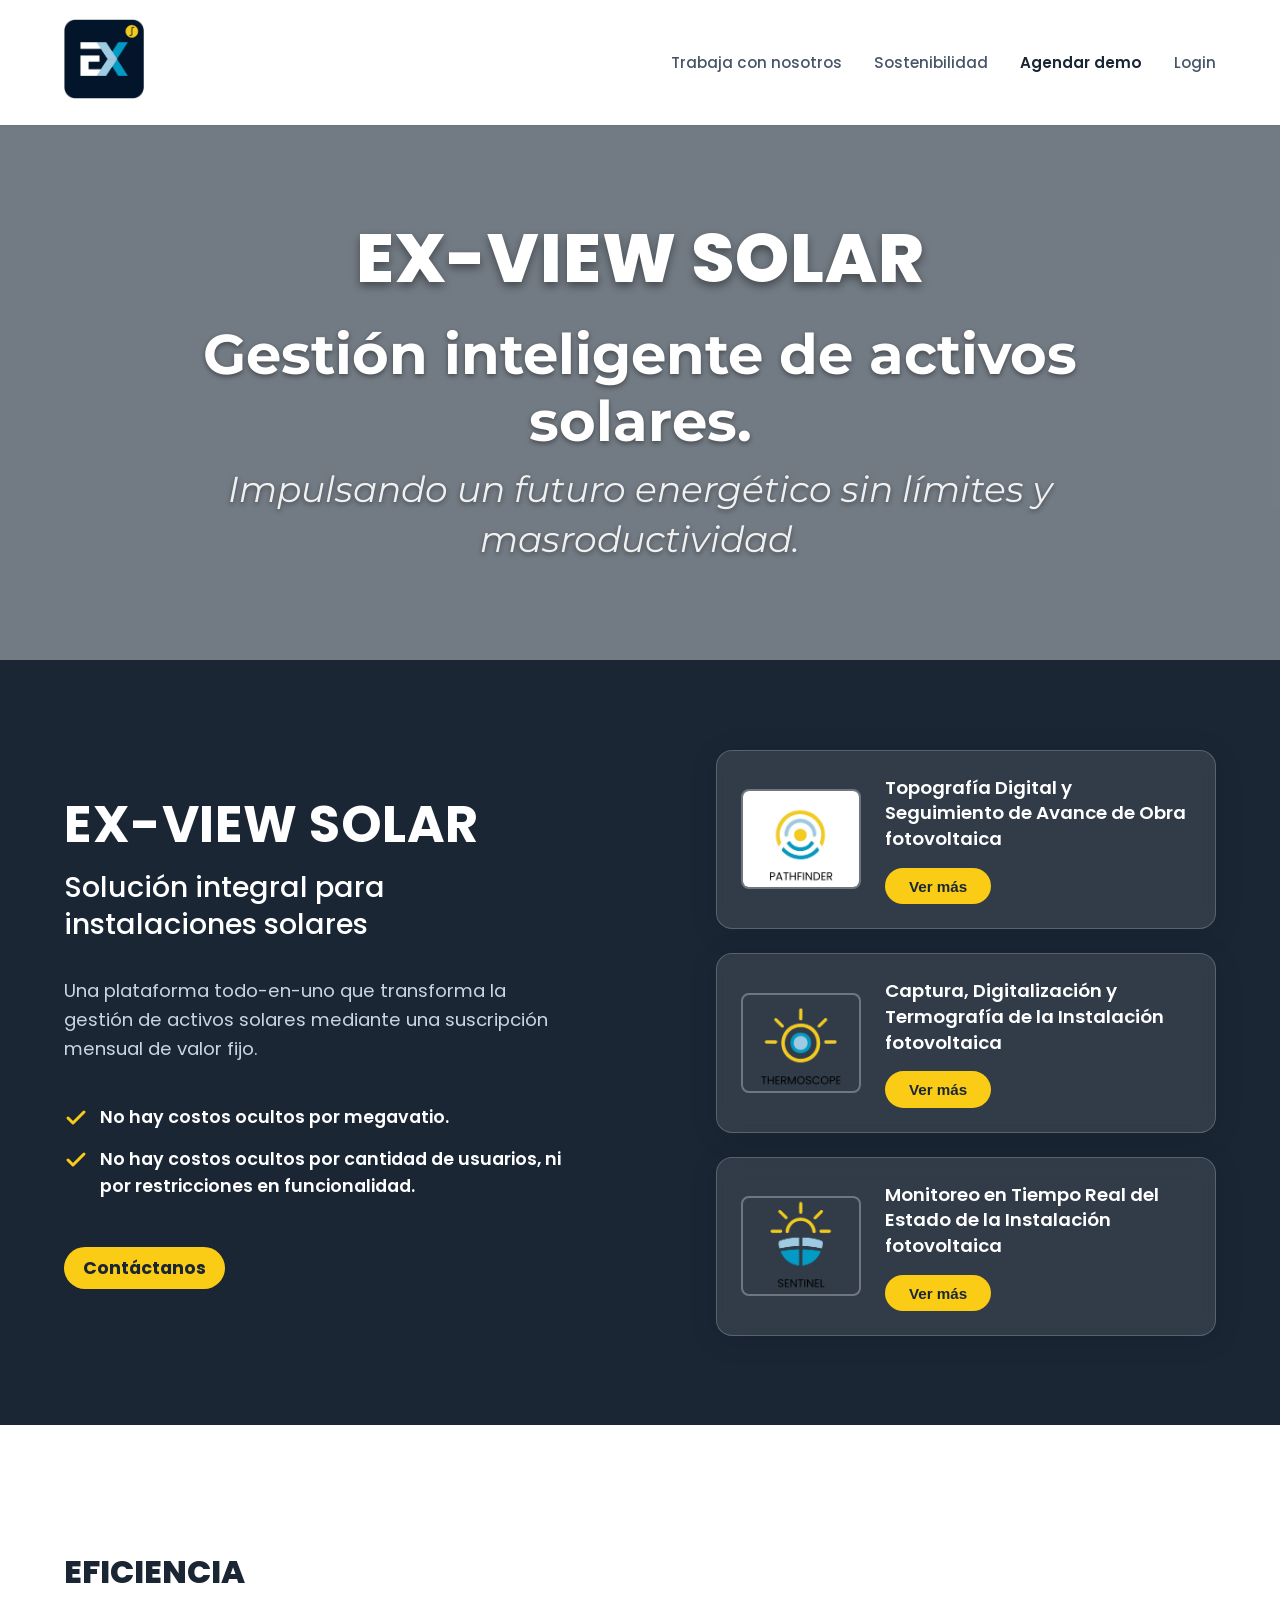
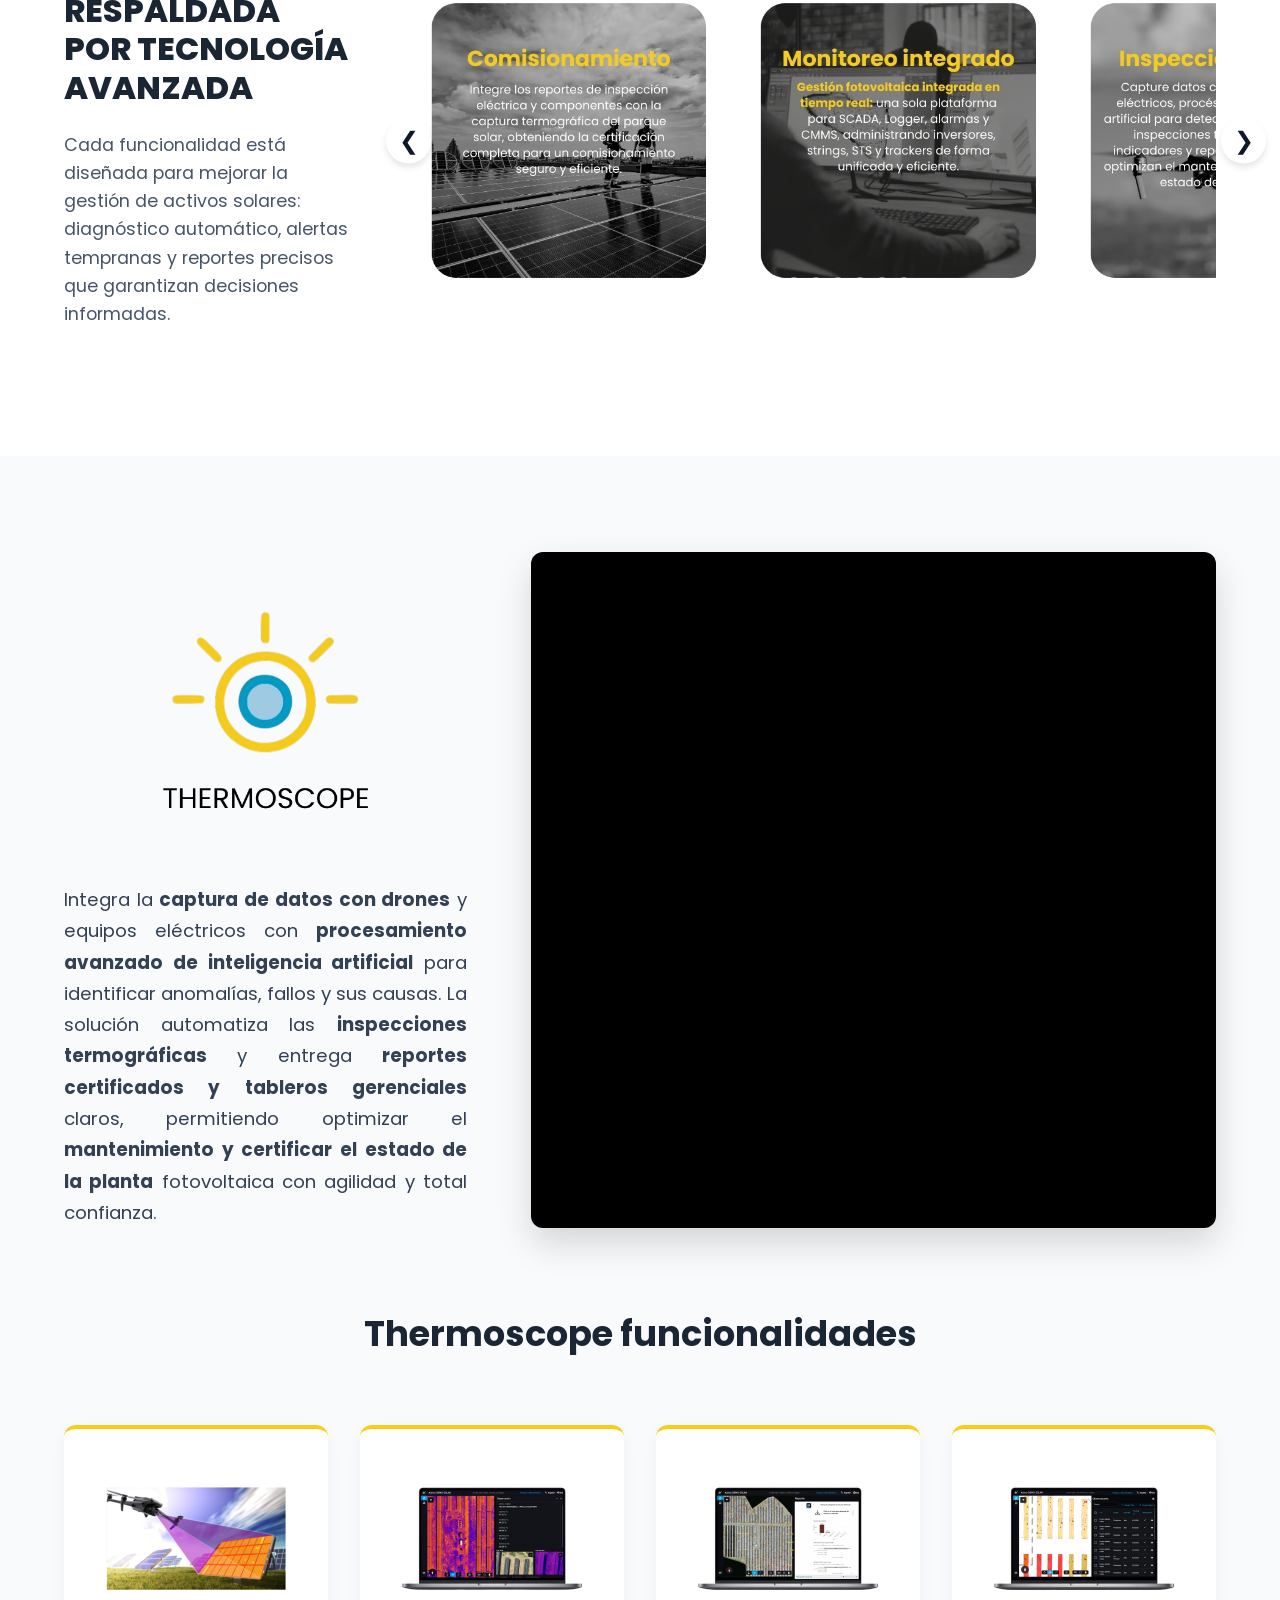
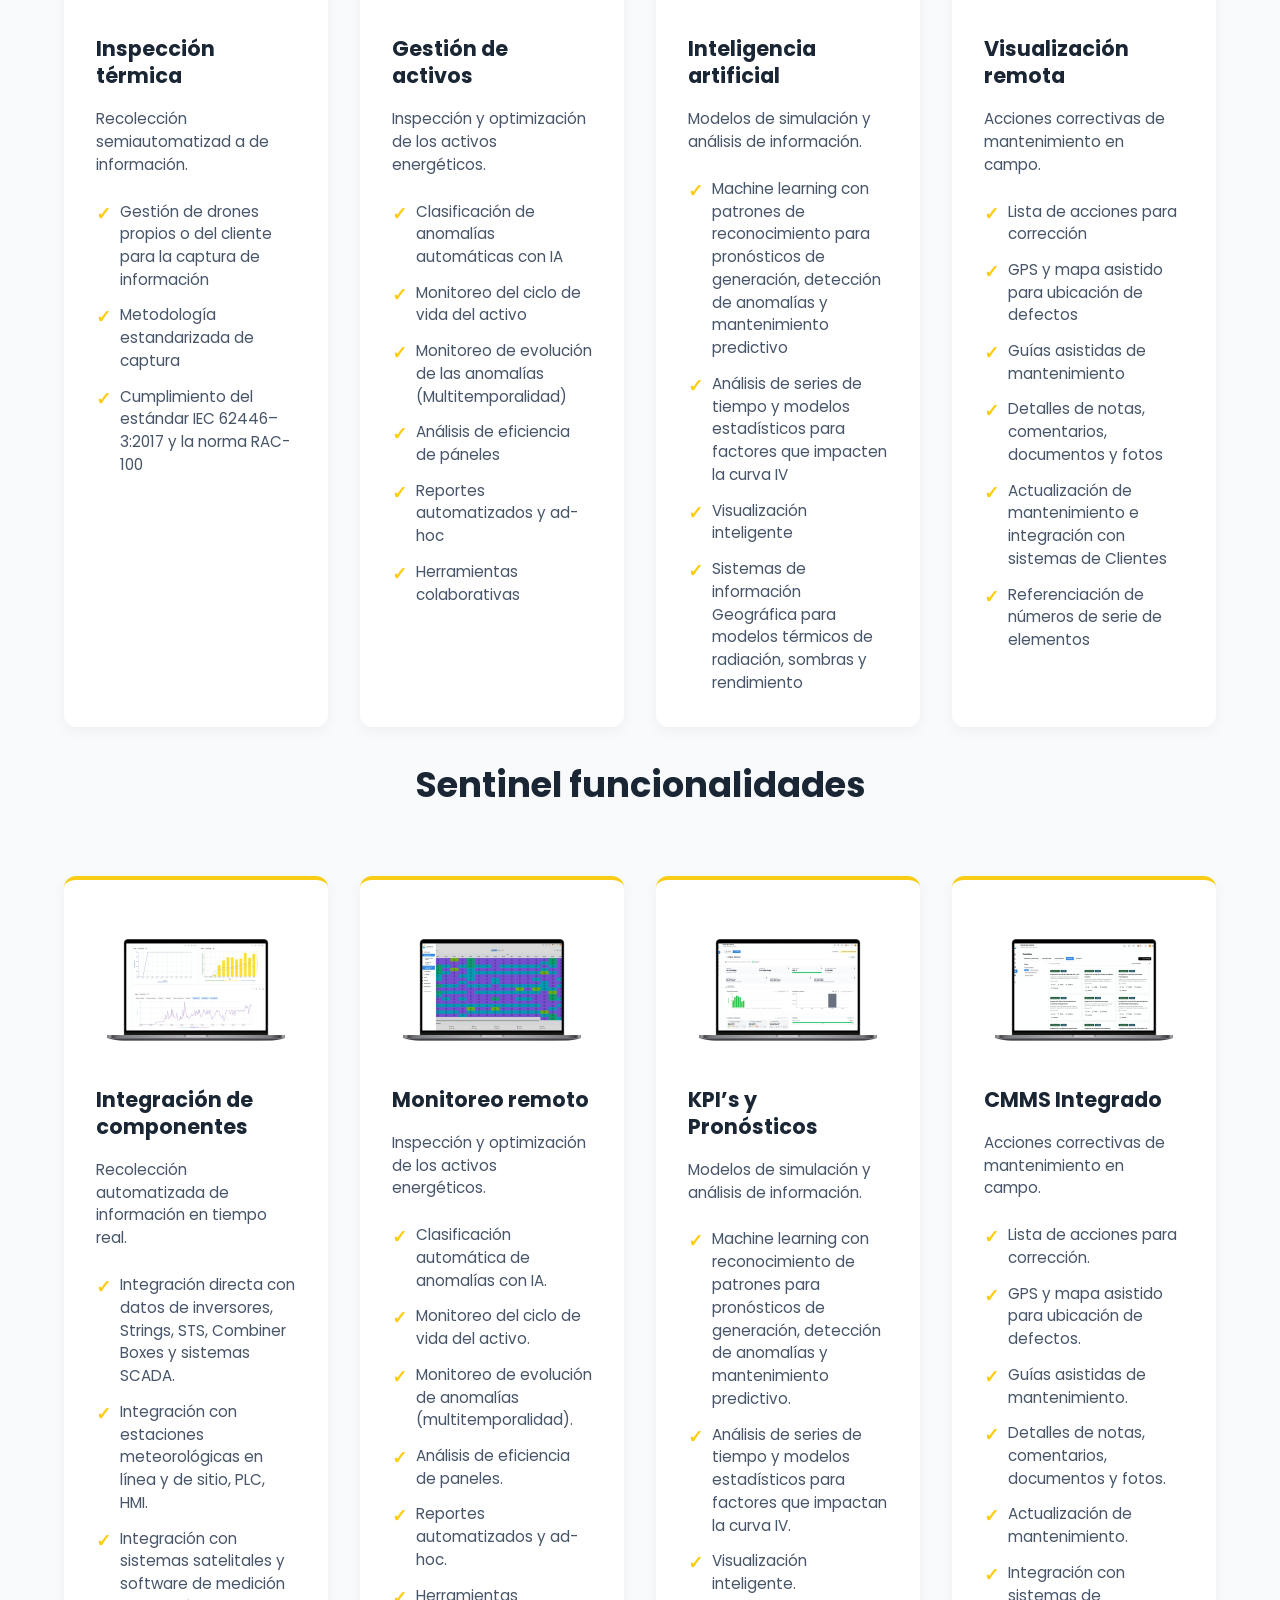
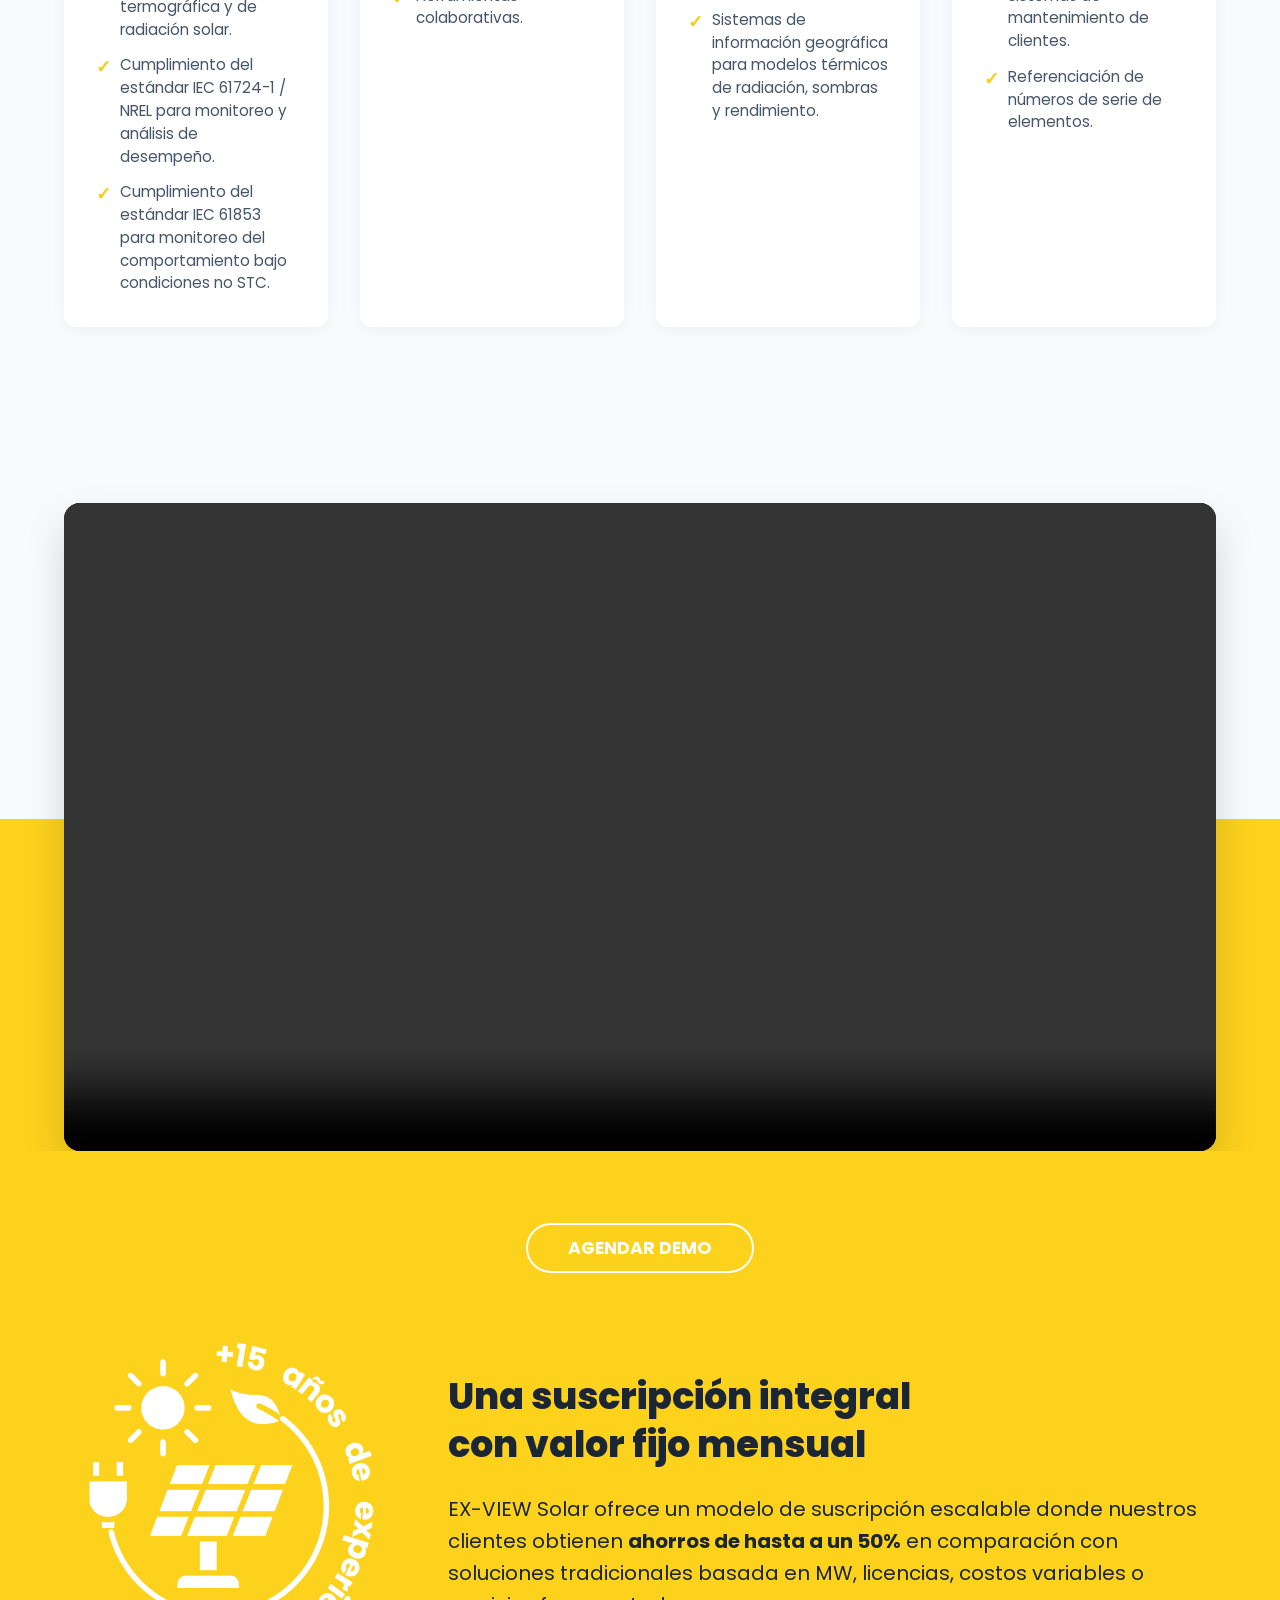
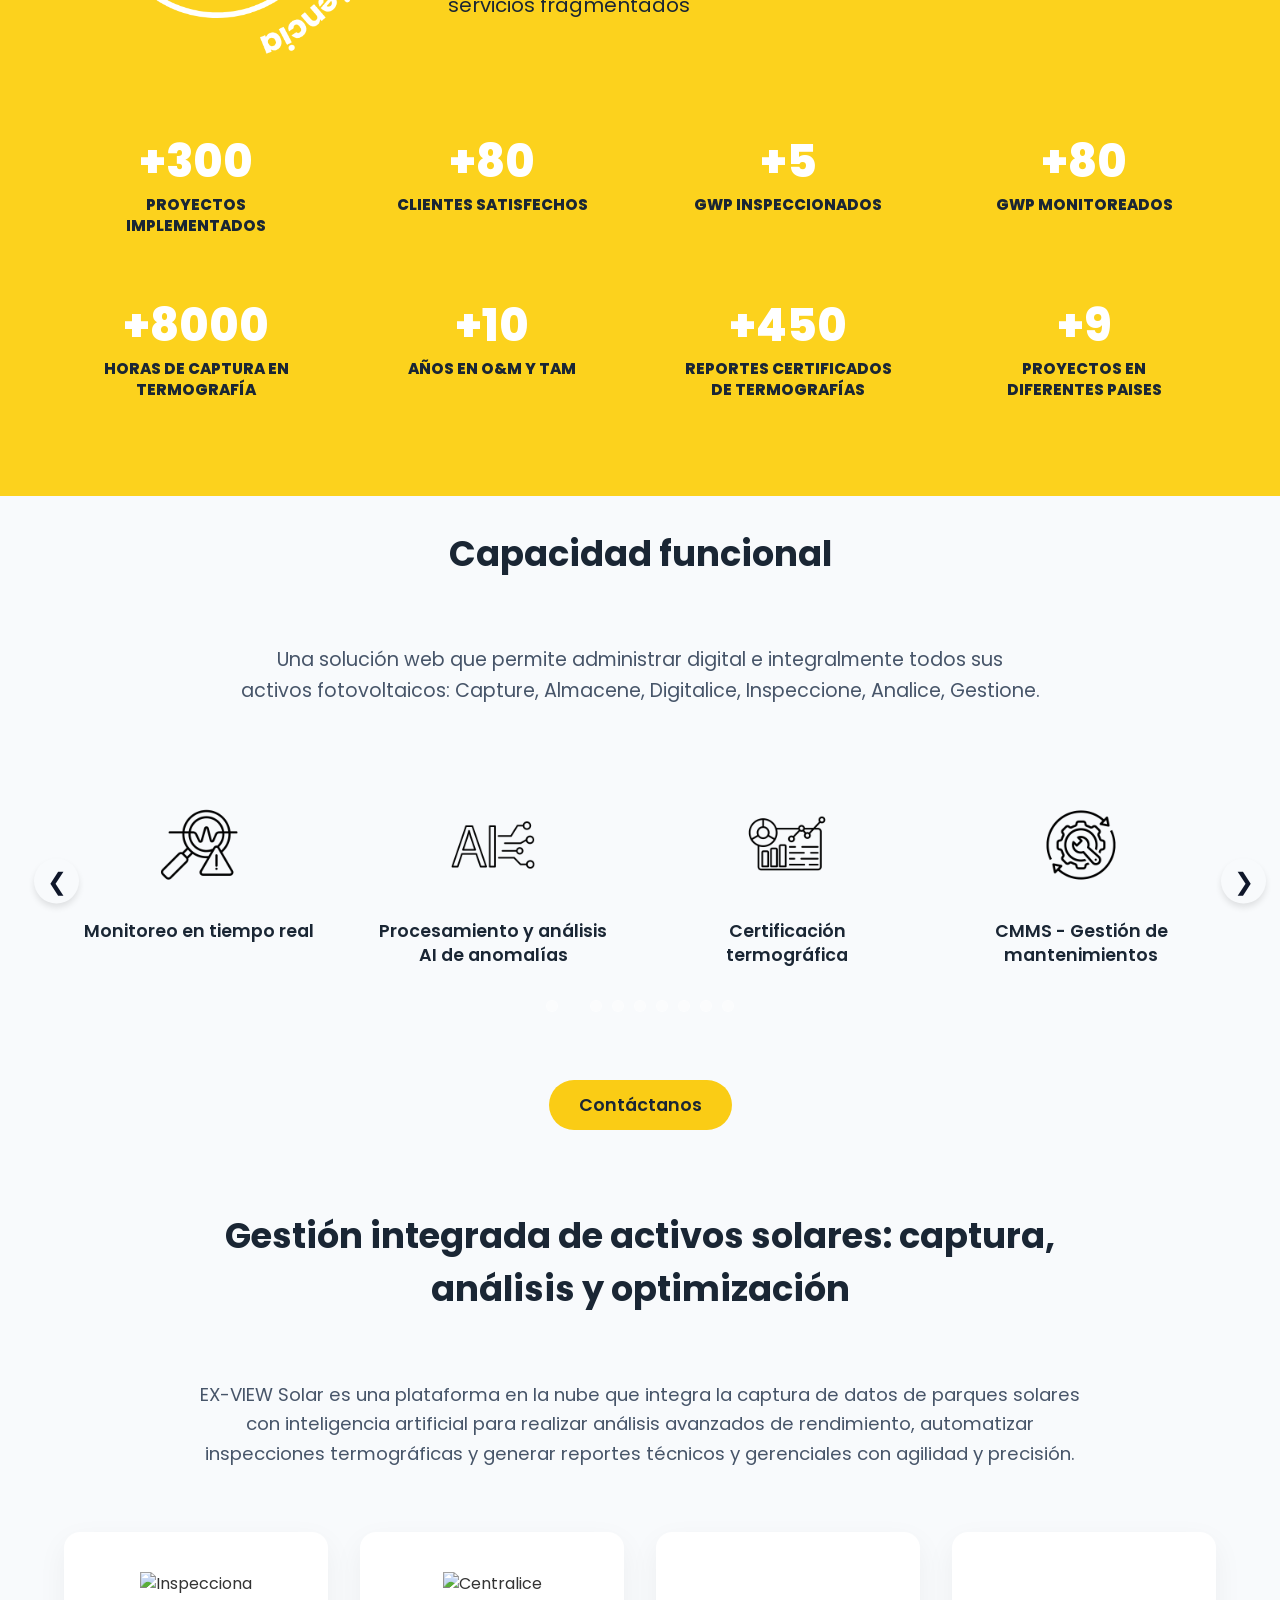
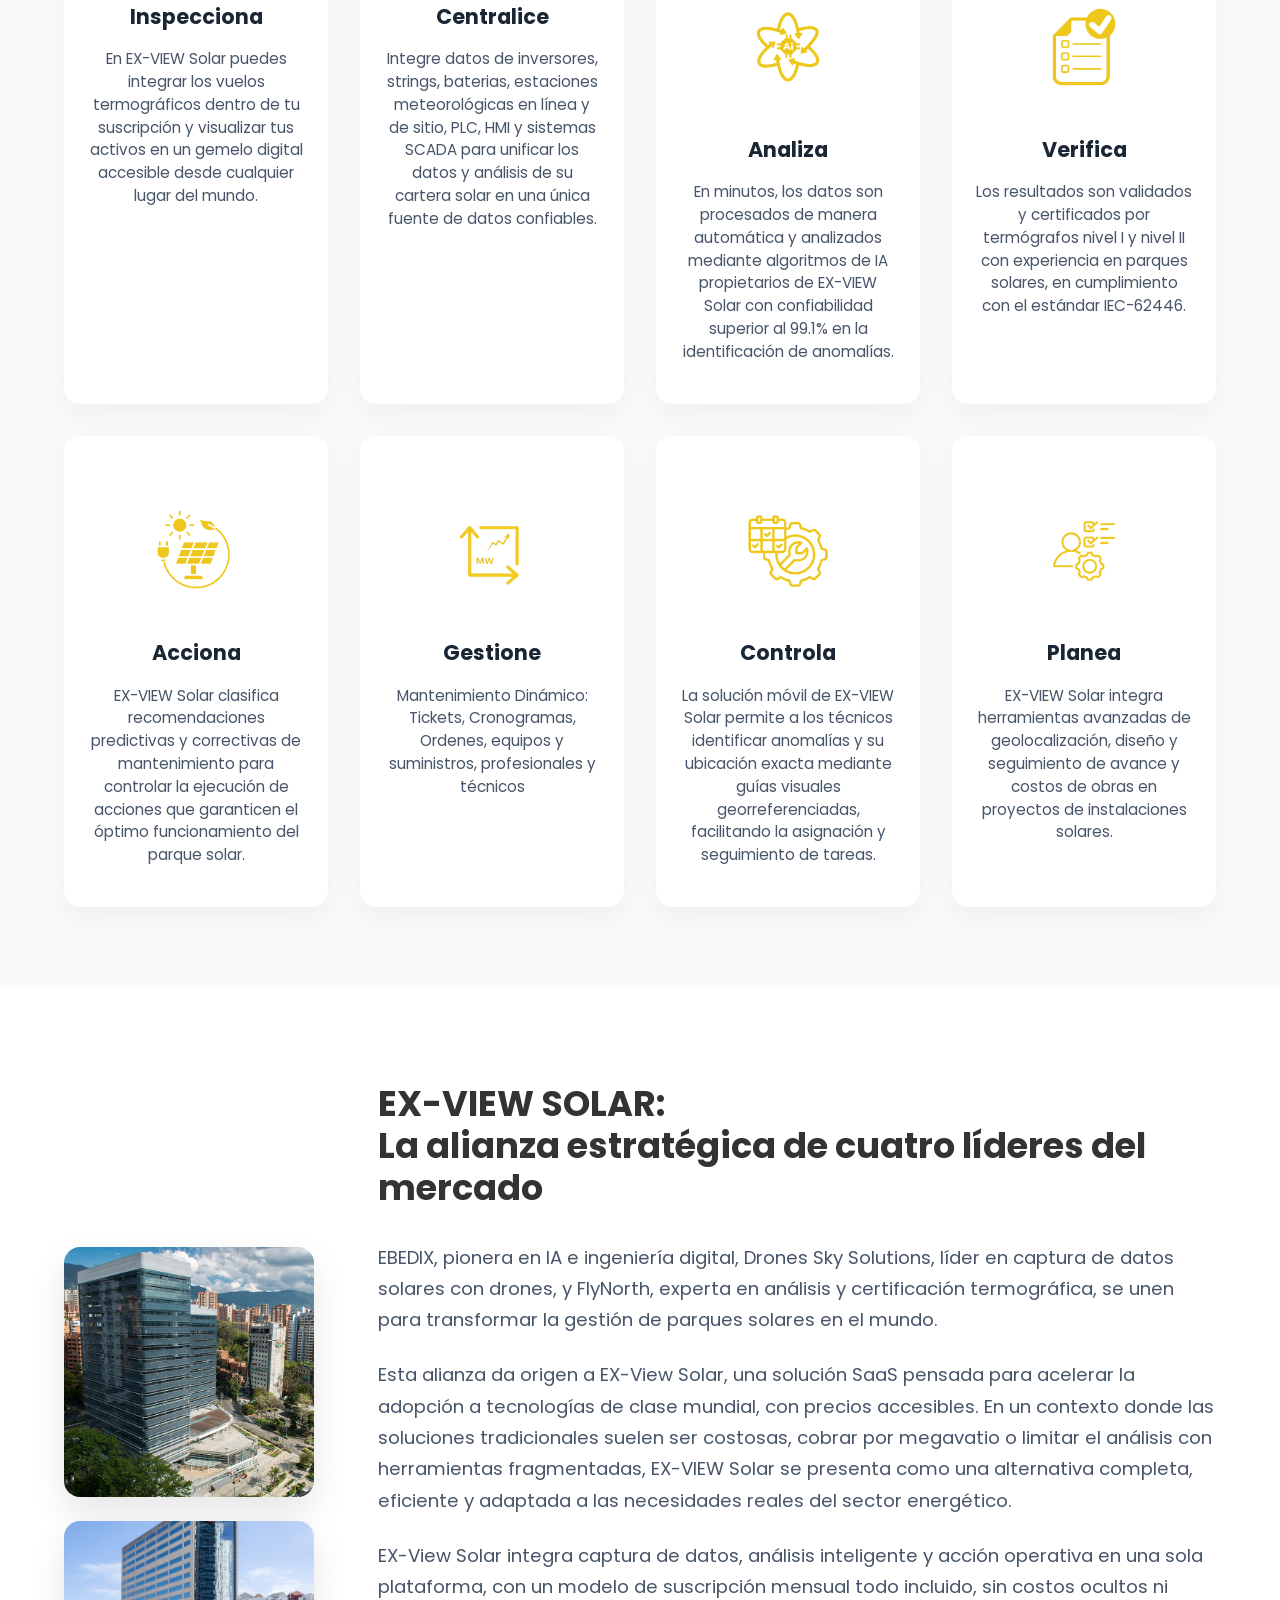
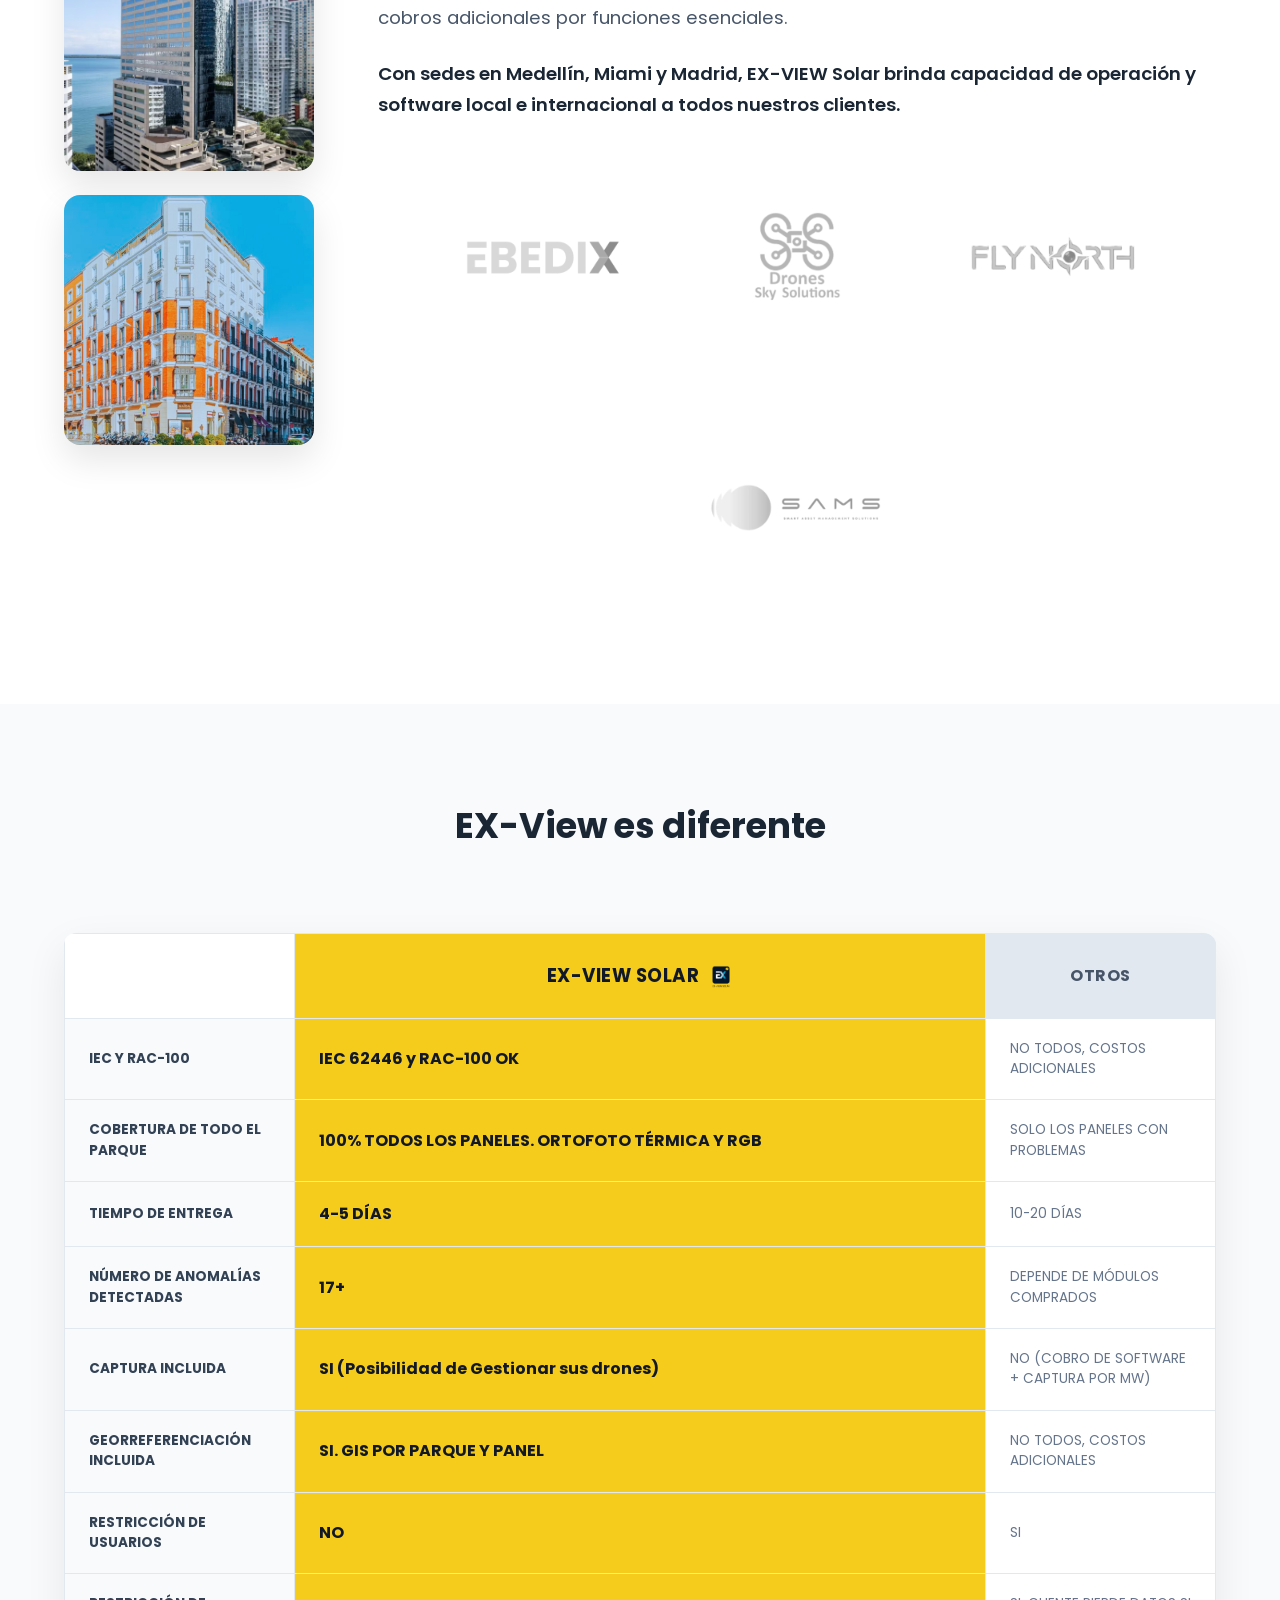
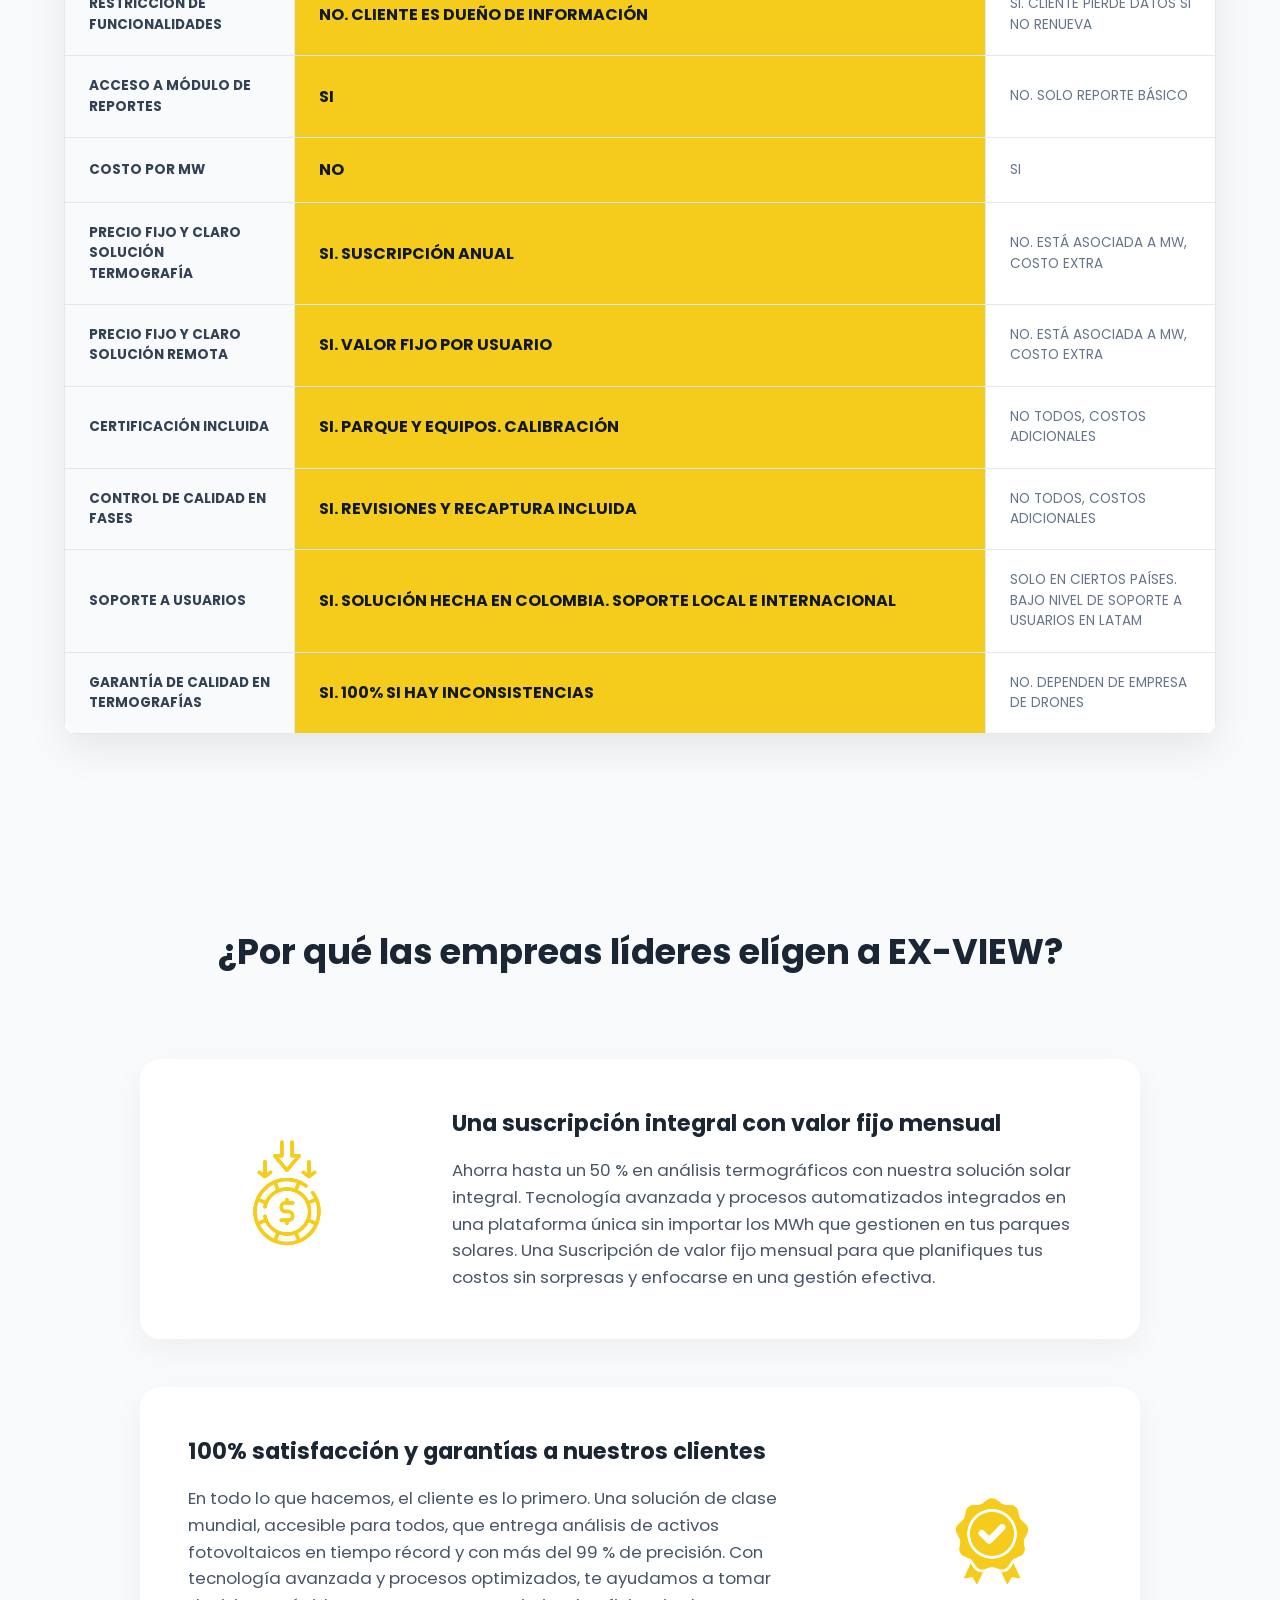
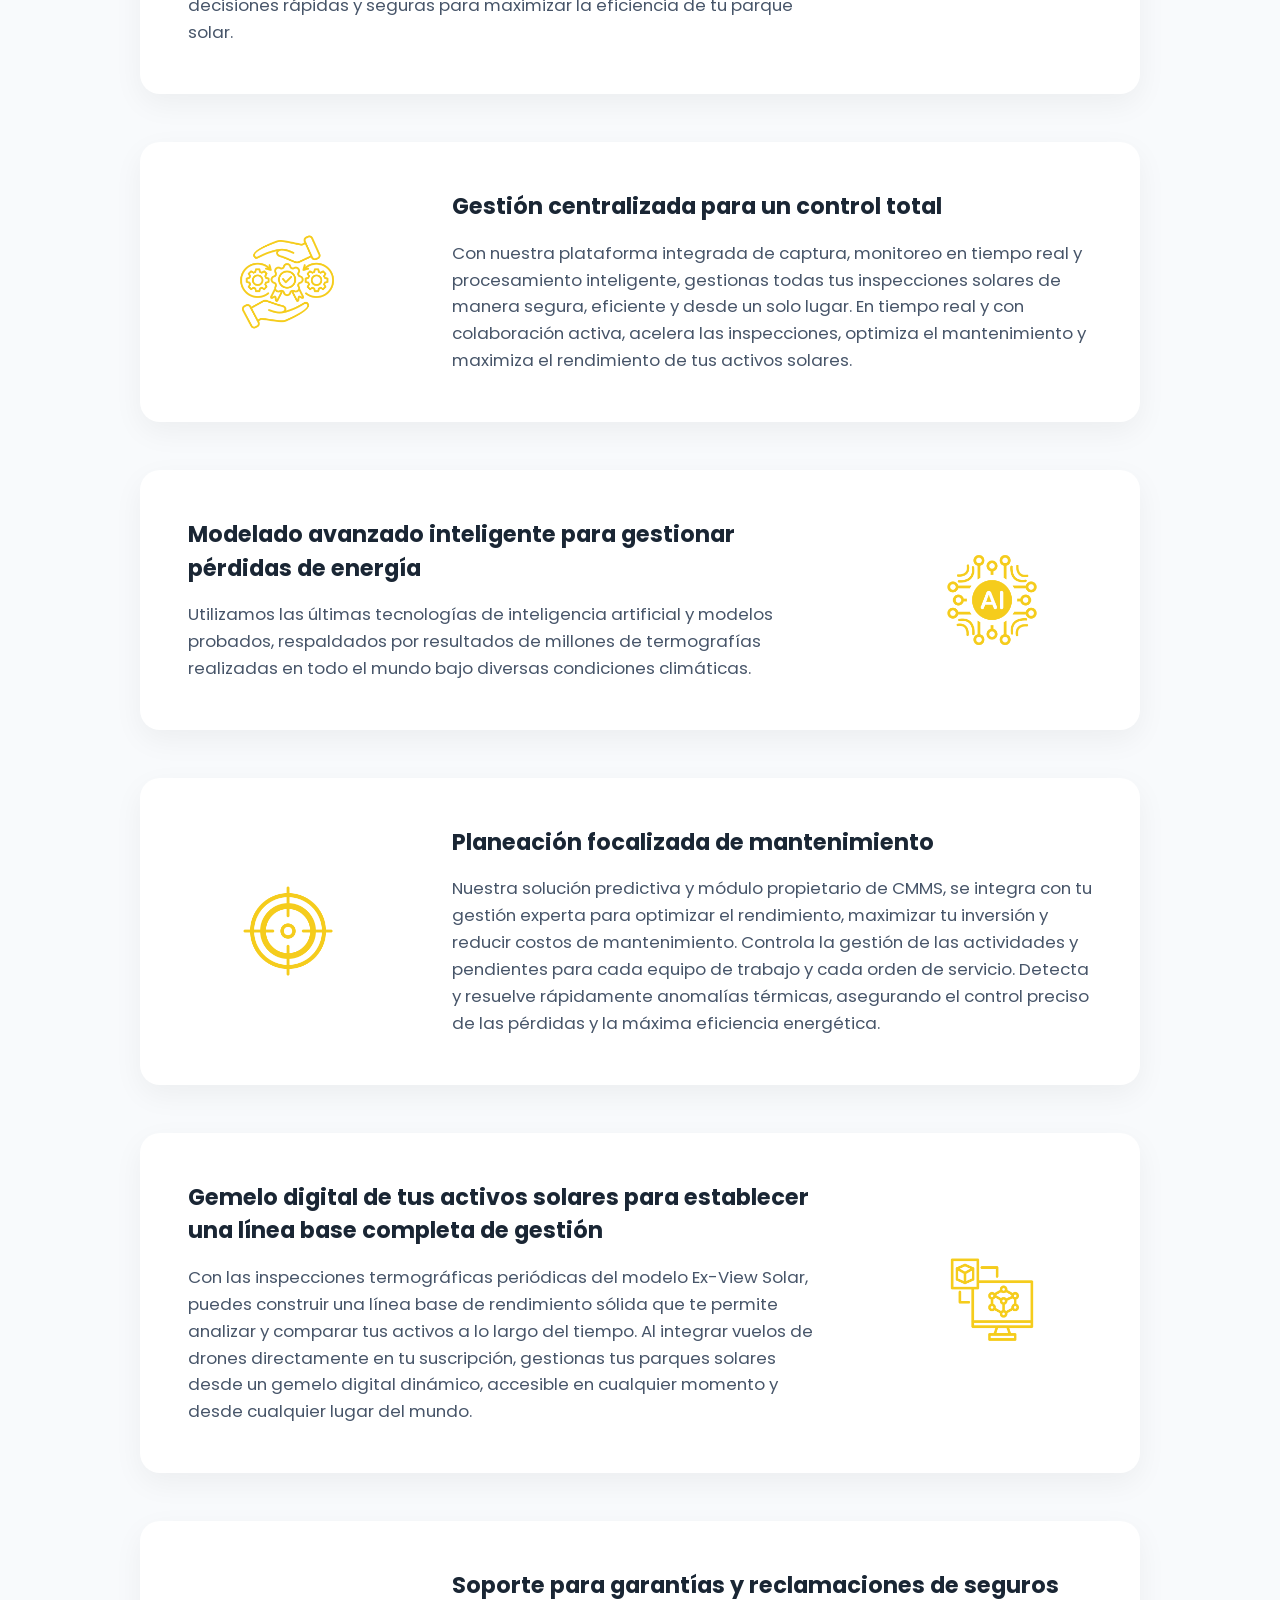
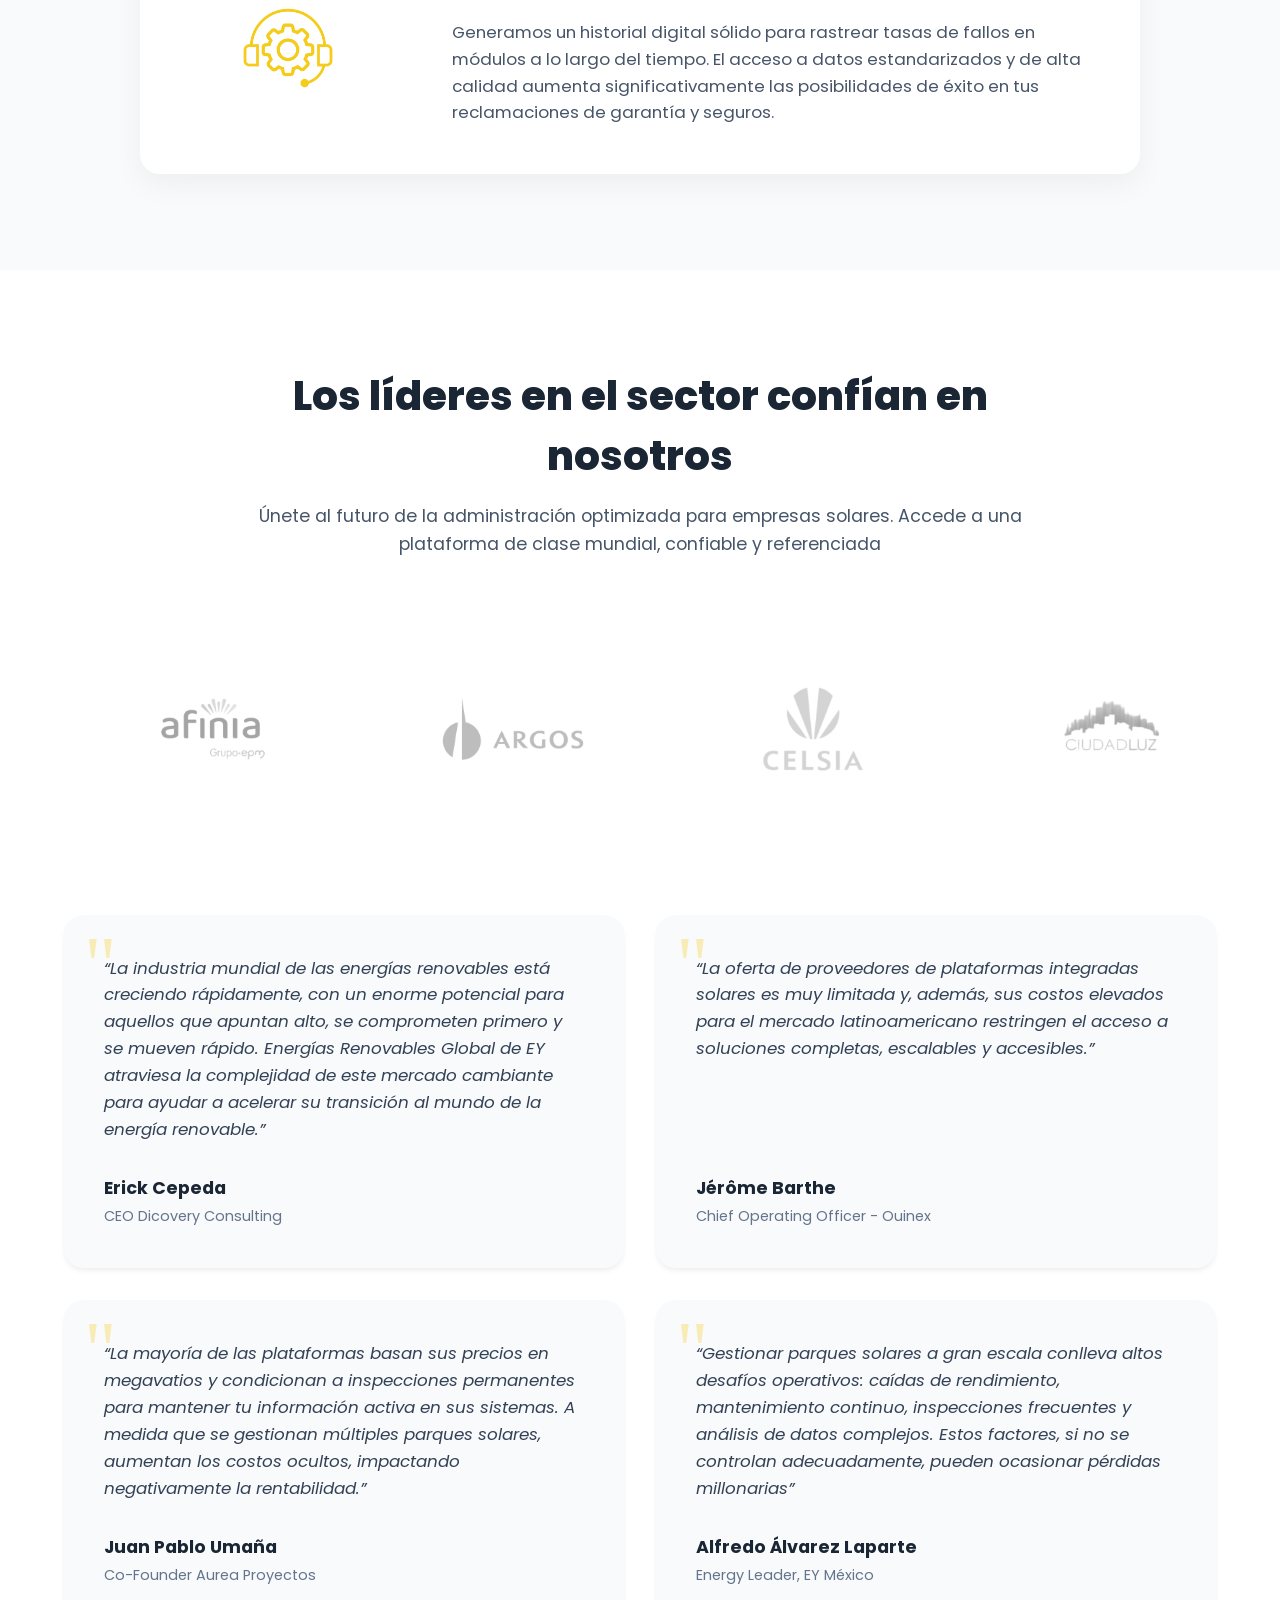
==== index.html @ bad8e441 "Version inicial de la seccion que se va a editar" ====
<!DOCTYPE html>
<html lang="es">

<head>
    <meta charset="UTF-8">
    <meta name="viewport" content="width=device-width, initial-scale=1.0">
    <title>Ex-view Solar</title>
    <link rel="stylesheet" href="styles.css?v=18">
    <script src="script.js?v=8" defer></script>
    <link
        href="https://fonts.googleapis.com/css2?family=Montserrat:ital,wght@0,300;0,400;0,500;0,700;1,300;1,400&family=Poppins:wght@300;400;500;600;700;800&display=swap"
        rel="stylesheet">
</head>

<body>
    <header>
        <div class="logo">
            <img src="media/logo-nav.png" alt="Ex-view Solar Logo" class="nav-logo">
        </div>
        <nav>
            <ul>
                <li><a href="https://ex-view.com/empleos/" target="_blank">Trabaja con nosotros</a></li>
                <li><a href="https://ex-view.com/empleos/" target="_blank">Sostenibilidad</a></li>
                <li><a href="https://outlook.office.com/bookwithme/user/ec80f24293d140fbab57c93c420489b5%40ex-view.com/meetingtype/DexZnxR1p0GSkdsBgtetCQ2?anonymous&ismsaljsauthenabled"
                        class="btn-demo" target="_blank">Agendar demo</a></li>
                <li><a href="https://d48p9darmym8b.cloudfront.net" target="_blank">Login</a></li>
            </ul>
        </nav>
    </header>

    <main>
        <section class="split-hero">
            <!-- Background Video -->
            <div class="video-container-split">
                <video autoplay loop muted playsinline>
                    <source src="media/hero.mp4" type="video/mp4">
                </video>
                <div class="overlay-split"></div>
            </div>

            <!-- Centered Header Text -->
            <div class="split-content">
                <h1 class="split-title">EX-VIEW SOLAR</h1>
                <h2 class="split-heading">
                    <span class="heading-main">Gestión inteligente de activos solares.</span><br>
                    <span class="heading-sub">Impulsando un futuro energético sin límites y masroductividad.</span>
                </h2>
            </div>
        </section>

        <section class="hero">
            <div class="video-container-hero">
                <video autoplay loop muted playsinline>
                    <!-- El video de fondo está aquí -->
                    <source src="media/hero.mp4" type="video/mp4">
                </video>
                <!-- Overlay con gradiente: más opaco a la izquierda, más transparente a la derecha -->
                <div class="overlay"></div>
            </div>

            <div class="hero-content">
                <!-- Columna Izquierda: Textos y botón -->
                <div class="hero-column left">
                    <!-- <p class="subtitle">LIDERANDO LA TRANSICIÓN HACIA UN FUTURO ENERGÉTICO SIN LÍMITES</p> -->
                    <h1>EX-VIEW SOLAR</h1>
                    <h2>Solución integral para instalaciones solares</h2>
                    <p class="description">Una plataforma todo-en-uno que transforma la gestión de activos solares
                        mediante una suscripción mensual de valor fijo.</p>

                    <ul class="features-list">
                        <li>
                            <svg width="24" height="24" viewBox="0 0 24 24" fill="none" stroke="var(--secondary-color)"
                                stroke-width="3" stroke-linecap="round" stroke-linejoin="round">
                                <polyline points="20 6 9 17 4 12"></polyline>
                            </svg>
                            No hay costos ocultos por megavatio.
                        </li>
                        <li>
                            <svg width="24" height="24" viewBox="0 0 24 24" fill="none" stroke="var(--secondary-color)"
                                stroke-width="3" stroke-linecap="round" stroke-linejoin="round">
                                <polyline points="20 6 9 17 4 12"></polyline>
                            </svg>
                            No hay costos ocultos por cantidad de usuarios, ni por restricciones en funcionalidad.
                        </li>
                    </ul>

                    <a href="#site-footer" class="btn-primary">Contáctanos</a>
                </div>

                <!-- Columna Derecha: Tarjetas de Servicios -->
                <div class="hero-column right">
                    <div class="hero-services">
                        <!-- Servicio 1 -->
                        <div class="hero-service-item">
                            <img src="media/pathfinder.jpg" alt="Pathfinder" class="hero-service-img">
                            <div class="hero-service-content">
                                <h3>Topografía Digital y Seguimiento de Avance de Obra fotovoltaica</h3>
                                <button class="btn-yellow btn-small" onclick="openModal('modal-pathfinder')">Ver
                                    más</button>
                            </div>
                        </div>
                        <!-- Servicio 2 -->
                        <div class="hero-service-item">
                            <img src="media/thermoscope.png" alt="Thermoscope" class="hero-service-img">
                            <div class="hero-service-content">
                                <h3>Captura, Digitalización y Termografía de la Instalación fotovoltaica</h3>
                                <button class="btn-yellow btn-small" onclick="openModal('modal-thermoscope')">Ver
                                    más</button>
                            </div>
                        </div>
                        <!-- Servicio 3 -->
                        <div class="hero-service-item">
                            <img src="media/sentinel.png" alt="Sentinel" class="hero-service-img">
                            <div class="hero-service-content">
                                <h3>Monitoreo en Tiempo Real del Estado de la Instalación fotovoltaica</h3>
                                <button class="btn-yellow btn-small" onclick="openModal('modal-sentinel')">Ver
                                    más</button>
                            </div>
                        </div>
                    </div>
                </div>
            </div>
        </section>

        <!-- Nueva sección: Eficiencia Tecnológica -->
        <section id="tecnologia" class="tech-section">
            <div class="tech-container">
                <!-- Columna Izquierda (25% en desktop) -->
                <div class="tech-text">
                    <h2>Eficiencia respaldada por tecnología avanzada</h2>
                    <p>Cada funcionalidad está diseñada para mejorar la gestión de activos solares: diagnóstico
                        automático, alertas tempranas y reportes precisos que garantizan decisiones informadas.</p>
                </div>

                <!-- Columna Derecha (75% en desktop) - Carrusel -->
                <div class="tech-carousel-wrapper">
                    <!-- Nuevo wrapper interno para ocultar el scroll de las imágenes sin recortar los botones flotantes -->
                    <div class="carousel-viewport">
                        <div class="carousel-container" id="tech-carousel">
                            <div class="carousel-track">
                                <!-- Las imágenes se pueden agregar o cambiar aquí -->
                                <div class="carousel-slide">
                                    <img src="media/2-carousel.jpg" alt="Tecnología 2">
                                </div>
                                <div class="carousel-slide">
                                    <img src="media/3-carousel.jpg" alt="Tecnología 3">
                                </div>
                                <div class="carousel-slide">
                                    <img src="media/4-carousel.jpg" alt="Tecnología 4">
                                </div>
                                <div class="carousel-slide">
                                    <img src="media/5-carousel.jpg" alt="Tecnología 5">
                                </div>
                                <div class="carousel-slide">
                                    <img src="media/6-carousel.jpg" alt="Tecnología 6">
                                </div>
                                <div class="carousel-slide">
                                    <img src="media/7-carousel.jpg" alt="Tecnología 6">
                                </div>
                                <div class="carousel-slide">
                                    <img src="media/8-carousel.jpg" alt="Tecnología 6">
                                </div>
                                <div class="carousel-slide">
                                    <img src="media/9-carousel.jpg" alt="Tecnología 6">
                                </div>
                                <div class="carousel-slide">
                                    <img src="media/10-carousel.jpg" alt="Tecnología 6">
                                </div>
                            </div>
                        </div>
                    </div>
                    <!-- Controles del carrusel -->
                    <button class="carousel-btn prev-btn" id="carousel-prev" aria-label="Anterior">&#10094;</button>
                    <button class="carousel-btn next-btn" id="carousel-next" aria-label="Siguiente">&#10095;</button>
                    <div class="carousel-indicators" id="carousel-indicators"></div>
                </div>
            </div>
        </section>

        <!-- Nueva Sección: Detalles de Productos Ex-View Solar -->
        <section id="productos" class="product-detail-section">
            <!-- <div class="main-logo-container">
                <img src="media/Exviewsolarlogo.png" alt="Ex-View Solar" class="main-product-logo">
            </div> -->

            <!-- Primera Parte: Thermoscope -->
            <div class="product-block">
                <!-- Zona superior: Imagen/Texto y Video -->
                <div class="product-intro">
                    <div class="product-info">
                        <img src="media/thermoscope.png" alt="Thermoscope" class="product-logo-img">
                        <p class="product-description">
                            Integra la <strong>captura de datos con drones</strong> y equipos eléctricos con
                            <strong>procesamiento avanzado de
                                inteligencia artificial</strong> para identificar anomalías, fallos y sus causas. La
                            solución
                            automatiza las <strong>inspecciones termográficas</strong> y entrega <strong>reportes
                                certificados y
                                tableros
                                gerenciales</strong> claros, permitiendo optimizar el <strong>mantenimiento y certificar
                                el estado de la
                                planta</strong> fotovoltaica con agilidad y total confianza.
                        </p>
                    </div>
                    <div class="product-video">
                        <video autoplay loop muted playsinline>
                            <source src="media/thermoscope.mp4" type="video/mp4">
                            Tu navegador no soporta la etiqueta de video.
                        </video>
                    </div>
                </div>

                <!-- Zona inferior: Funcionalidades (4 columnas) -->
                <h3 class="features-title">Thermoscope funcionalidades</h3>
                <div class="product-features">
                    <!-- Feature 1 -->
                    <div class="feature-card">
                        <img src="media/inspecTermica.jpg" alt="Inspección térmica">
                        <h3>Inspección térmica</h3>
                        <p>Recolección semiautomatizad a de información.</p>
                        <br>
                        <ul>
                            <li>Gestión de drones propios o del cliente para la captura de información</li>
                            <li>Metodología estandarizada de captura</li>
                            <li>Cumplimiento del estándar IEC 62446–3:2017 y la norma RAC-100</li>
                        </ul>
                    </div>
                    <!-- Feature 2 -->
                    <div class="feature-card">
                        <img src="media/gestActivos.jpg" alt="Gestión de activos">
                        <h3>Gestión de activos</h3>
                        <p>Inspección y optimización de los activos energéticos.</p>
                        <br>
                        <ul>
                            <li>Clasificación de anomalías automáticas con IA</li>
                            <li>Monitoreo del ciclo de vida del activo</li>
                            <li>Monitoreo de evolución de las anomalías (Multitemporalidad)</li>
                            <li>Análisis de eficiencia de páneles</li>
                            <li>Reportes automatizados y ad-hoc</li>
                            <li>Herramientas colaborativas</li>
                        </ul>
                    </div>
                    <!-- Feature 3 -->
                    <div class="feature-card">
                        <img src="media/ia.jpg" alt="Inteligencia artificial">
                        <h3>Inteligencia artificial</h3>
                        <p>Modelos de simulación y análisis de información.</p>
                        <br>
                        <ul>
                            <li>Machine learning con patrones de reconocimiento para pronósticos de generación,
                                detección de anomalías y mantenimiento predictivo</li>
                            <li>Análisis de series de tiempo y modelos estadísticos para factores que impacten la curva
                                IV</li>
                            <li>Visualización inteligente</li>
                            <li>Sistemas de información Geográfica para modelos térmicos de radiación, sombras y
                                rendimiento</li>
                        </ul>
                    </div>
                    <!-- Feature 4 -->
                    <div class="feature-card">
                        <img src="media/visualizacion.jpg" alt="Visualización remota">
                        <h3>Visualización remota</h3>
                        <p>Acciones correctivas de mantenimiento en campo.</p>
                        <br>
                        <ul>
                            <li>Lista de acciones para corrección</li>
                            <li>GPS y mapa asistido para ubicación de defectos</li>
                            <li>Guías asistidas de mantenimiento</li>
                            <li>Detalles de notas, comentarios, documentos y fotos</li>
                            <li>Actualización de mantenimiento e integración con sistemas de Clientes</li>
                            <li>Referenciación de números de serie de elementos</li>
                        </ul>
                    </div>
                </div>
            </div>

            <!-- Segunda Parte: Sentinel -->
            <div class="product-block">
                <!-- Zona superior: Imagen/Texto y Video -->
                <!-- <div class="product-intro">
                    <div class="product-info">
                        <img src="media/sentinel.png" alt="Sentinel" class="product-logo-img">
                        <p class="product-description">
                            Integra la <strong>captura de datos con drones</strong> y equipos eléctricos con
                            <strong>procesamiento avanzado de
                                inteligencia artificial</strong> para identificar anomalías, fallos y sus causas. La
                            solución
                            automatiza las <strong>inspecciones termográficas</strong> y entrega <strong>reportes
                                certificados y
                                tableros
                                gerenciales</strong> claros, permitiendo optimizar el <strong>mantenimiento y certificar
                                el estado de la
                                planta</strong> fotovoltaica con agilidad y total confianza.
                        </p>
                    </div>
                    <div class="product-video">
                        <video autoplay loop muted playsinline>
                            <source src="media/sentinel.mp4" type="video/mp4">
                            Tu navegador no soporta la etiqueta de video.
                        </video>
                    </div>
                </div> -->

                <!-- Zona inferior: Funcionalidades (4 columnas) -->
                <h3 class="features-title">Sentinel funcionalidades</h3>
                <div class="product-features">
                    <!-- Feature 1 -->
                    <div class="feature-card">
                        <img src="media/intComponentes.jpg" alt="Integración de componentes">
                        <h3>Integración de componentes</h3>
                        <p>Recolección automatizada de información en tiempo real.</p>
                        <br>
                        <ul>
                            <li>Integración directa con datos de inversores, Strings, STS, Combiner Boxes y sistemas
                                SCADA.</li>
                            <li>Integración con estaciones meteorológicas en línea y de sitio, PLC, HMI.</li>
                            <li>Integración con sistemas satelitales y software de medición termográfica y de radiación
                                solar.</li>
                            <li>Cumplimiento del estándar IEC 61724-1 / NREL para monitoreo y análisis de desempeño.
                            </li>
                            <li>Cumplimiento del estándar IEC 61853 para monitoreo del comportamiento bajo condiciones
                                no STC.</li>
                        </ul>
                    </div>

                    <!-- Feature 2 -->
                    <div class="feature-card">
                        <img src="media/monitoreo.jpg" alt="Monitoreo remoto">
                        <h3>Monitoreo remoto</h3>
                        <p>Inspección y optimización de los activos energéticos.</p>
                        <br>
                        <ul>
                            <li>Clasificación automática de anomalías con IA.</li>
                            <li>Monitoreo del ciclo de vida del activo.</li>
                            <li>Monitoreo de evolución de anomalías (multitemporalidad).</li>
                            <li>Análisis de eficiencia de paneles.</li>
                            <li>Reportes automatizados y ad-hoc.</li>
                            <li>Herramientas colaborativas.</li>
                        </ul>
                    </div>

                    <!-- Feature 3 -->
                    <div class="feature-card">
                        <img src="media/kpi.jpg" alt="KPI y pronósticos">
                        <h3>KPI’s y Pronósticos</h3>
                        <p>Modelos de simulación y análisis de información.</p>
                        <br>
                        <ul>
                            <li>Machine learning con reconocimiento de patrones para pronósticos de generación,
                                detección de anomalías y mantenimiento predictivo.</li>
                            <li>Análisis de series de tiempo y modelos estadísticos para factores que impactan la curva
                                IV.</li>
                            <li>Visualización inteligente.</li>
                            <li>Sistemas de información geográfica para modelos térmicos de radiación, sombras y
                                rendimiento.</li>
                        </ul>
                    </div>

                    <!-- Feature 4 -->
                    <div class="feature-card">
                        <img src="media/cmms.jpg" alt="CMMS Integrado">
                        <h3>CMMS Integrado</h3>
                        <p>Acciones correctivas de mantenimiento en campo.</p>
                        <br>
                        <ul>
                            <li>Lista de acciones para corrección.</li>
                            <li>GPS y mapa asistido para ubicación de defectos.</li>
                            <li>Guías asistidas de mantenimiento.</li>
                            <li>Detalles de notas, comentarios, documentos y fotos.</li>
                            <li>Actualización de mantenimiento.</li>
                            <li>Integración con sistemas de mantenimiento de clientes.</li>
                            <li>Referenciación de números de serie de elementos.</li>
                        </ul>
                        </ul>
                    </div>
                </div>
            </div>
        </section>

        <!-- Separador de Video y Sección Experiencia -->
        <div class="video-experiencia-wrapper">
            <div class="video-bg-split">
                <section class="video-separator">
                    <div class="video-container">
                        <video controls playsinline>
                            <source src="media/exviewsolar.mp4" type="video/mp4">
                            Tu navegador no soporta la etiqueta de video.
                        </video>
                    </div>
                </section>
            </div>

            <section id="experiencia" class="experiencia-section">
                <div class="experiencia-container">
                    <div class="exp-btn-container">
                        <a href="https://outlook.office.com/bookwithme/user/ec80f24293d140fbab57c93c420489b5%40ex-view.com/meetingtype/DexZnxR1p0GSkdsBgtetCQ2?anonymous&ismsaljsauthenabled"
                            target="_blank" rel="noopener noreferrer" class="btn-outline-white">Agendar Demo</a>
                    </div>

                    <div class="exp-intro">
                        <div class="exp-graphic">
                            <img src="media/experiencia.png" alt="+15 años de experiencia">
                        </div>
                        <div class="exp-text">
                            <h2>Una suscripción integral<br>con valor fijo mensual</h2>
                            <p>EX-VIEW Solar ofrece un modelo de suscripción escalable donde nuestros clientes obtienen
                                <strong>ahorros de hasta a un 50%</strong> en comparación con soluciones tradicionales
                                basada en MW, licencias, costos variables o servicios fragmentados
                            </p>
                        </div>
                    </div>

                    <div class="exp-stats-grid">
                        <div class="exp-stat-item">
                            <h3>+300</h3>
                            <p>Proyectos<br>Implementados</p>
                        </div>
                        <div class="exp-stat-item">
                            <h3>+80</h3>
                            <p>Clientes Satisfechos</p>
                        </div>
                        <div class="exp-stat-item">
                            <h3>+5</h3>
                            <p>GWP Inspeccionados</p>
                        </div>
                        <div class="exp-stat-item">
                            <h3>+80</h3>
                            <p>GWP Monitoreados</p>
                        </div>
                        <div class="exp-stat-item">
                            <h3>+8000</h3>
                            <p>Horas de captura en<br>termografía</p>
                        </div>
                        <div class="exp-stat-item">
                            <h3>+10</h3>
                            <p>Años en O&M y TAM</p>
                        </div>
                        <div class="exp-stat-item">
                            <h3>+450</h3>
                            <p>Reportes certificados<br>de termografías</p>
                        </div>
                        <div class="exp-stat-item">
                            <h3>+9</h3>
                            <p>Proyectos en<br>diferentes paises</p>
                        </div>
                    </div>
                </div>
            </section>
        </div>

        <!-- Nueva Sección: Capacidad Funcional -->
        <section id="capacidad-funcional" class="capacidad-section">
            <div class="capacidad-header">
                <h3 class="features-title">Capacidad funcional</h3>
                <p class="capacidad-description">Una solución web que permite administrar digital e integralmente todos
                    sus activos fotovoltaicos: Capture, Almacene, Digitalice, Inspeccione, Analice, Gestione.</p>
            </div>

            <div class="funcional-carousel-wrapper">
                <div class="carousel-viewport">
                    <div class="carousel-container" id="funcional-carousel">
                        <div class="carousel-track">
                            <!-- Items -->
                            <div class="carousel-slide funcional-slide">
                                <img src="media/funcional/18.png" alt="Captura de realidad 3D">
                                <p>Captura de realidad 3D</p>
                            </div>
                            <div class="carousel-slide funcional-slide">
                                <img src="media/funcional/19.png" alt="Monitoreo en tiempo real">
                                <p>Monitoreo en tiempo real</p>
                            </div>
                            <div class="carousel-slide funcional-slide">
                                <img src="media/funcional/20.png" alt="Procesamiento y análisis AI de anomalías">
                                <p>Procesamiento y análisis AI de anomalías</p>
                            </div>
                            <div class="carousel-slide funcional-slide">
                                <img src="media/funcional/21.png" alt="Certificación termográfica">
                                <p>Certificación termográfica</p>
                            </div>
                            <div class="carousel-slide funcional-slide">
                                <img src="media/funcional/22.png" alt="CMMS - Gestión de mantenimientos">
                                <p>CMMS - Gestión de mantenimientos</p>
                            </div>
                            <div class="carousel-slide funcional-slide">
                                <img src="media/funcional/23.png" alt="Información estado de componentes">
                                <p>Información estado de componentes.</p>
                            </div>
                            <div class="carousel-slide funcional-slide">
                                <img src="media/funcional/24.png" alt="O&M Remoto y Geo-Referenciado">
                                <p>O&M Remoto y Geo-Referenciado</p>
                            </div>
                            <div class="carousel-slide funcional-slide">
                                <img src="media/funcional/25.png" alt="Indiadores PR,EPI,PPI, I-V, pronósticos">
                                <p>Indiadores PR,EPI,PPI, I-V, pronósticos</p>
                            </div>
                            <div class="carousel-slide funcional-slide">
                                <img src="media/funcional/26.png" alt="Soporte al cliente">
                                <p>Soporte al cliente</p>
                            </div>
                        </div>
                    </div>
                </div>
                <!-- Controles -->
                <button class="carousel-btn prev-btn" aria-label="Anterior">&#10094;</button>
                <button class="carousel-btn next-btn" aria-label="Siguiente">&#10095;</button>
                <div class="carousel-indicators"></div>
            </div>

            <!-- Botón de Contacto -->
            <div style="text-align: center; margin-top: 3rem;">
                <a href="https://outlook.office.com/bookwithme/?anonymous&ismsaljsauthenabled" target="_blank"
                    rel="noopener noreferrer" class="btn-yellow"
                    style="display: inline-block; padding: 12px 30px; font-size: 1.1rem; border-radius: 25px; text-decoration: none; font-weight: 600;">Contáctanos</a>
            </div>
        </section>

        <!-- Gestión Integrada Section -->
        <section id="gestion-integrada" class="gestion-section"
            style="background-color: #f8fafc; padding: 1rem 5% 5rem;">
            <div class="gestion-header" style="text-align: center; max-width: 900px; margin: 0 auto 4rem auto;">
                <h2 class="features-title" style="margin-bottom: 1.5rem;">Gestión integrada de activos solares: captura,
                    análisis y optimización</h2>
                <div class="title-line" style="margin: 0 auto 3rem auto;"></div>
                <p class="gestion-description" style="font-size: 1.15rem; color: #475569; line-height: 1.6;">EX-VIEW
                    Solar es una plataforma en la nube que integra la captura de datos de parques solares con
                    inteligencia artificial para realizar análisis avanzados de rendimiento, automatizar inspecciones
                    termográficas y generar reportes técnicos y gerenciales con agilidad y precisión.</p>
            </div>
            <div class="gestion-grid">
                <div class="gestion-card">
                    <img src="media/integrada/inspecciona.png" alt="Inspecciona">
                    <h3>Inspecciona</h3>
                    <p>En EX-VIEW Solar puedes integrar los vuelos termográficos dentro de tu suscripción y visualizar
                        tus activos en un gemelo digital accesible desde cualquier lugar del mundo.</p>
                </div>
                <div class="gestion-card">
                    <img src="media/integrada/centralice.png" alt="Centralice">
                    <h3>Centralice</h3>
                    <p>Integre datos de inversores, strings, baterias, estaciones meteorológicas en línea y de sitio,
                        PLC, HMI y sistemas SCADA para unificar los datos y análisis de su cartera solar en una única
                        fuente de datos confiables.</p>
                </div>
                <div class="gestion-card">
                    <img src="media/integrada/Analiza.png" alt="Analiza">
                    <h3>Analiza</h3>
                    <p>En minutos, los datos son procesados de manera automática y analizados mediante algoritmos de IA
                        propietarios de EX-VIEW Solar con confiabilidad superior al 99.1% en la identificación de
                        anomalías.</p>
                </div>
                <div class="gestion-card">
                    <img src="media/integrada/Verifica.png" alt="Verifica">
                    <h3>Verifica</h3>
                    <p>Los resultados son validados y certificados por termógrafos nivel I y nivel II con experiencia en
                        parques solares, en cumplimiento con el estándar IEC-62446.</p>
                </div>
                <div class="gestion-card">
                    <img src="media/integrada/Acciona.png" alt="Acciona">
                    <h3>Acciona</h3>
                    <p>EX-VIEW Solar clasifica recomendaciones predictivas y correctivas de mantenimiento para controlar
                        la ejecución de acciones que garanticen el óptimo funcionamiento del parque solar.</p>
                </div>
                <div class="gestion-card">
                    <img src="media/integrada/Gestione.png" alt="Gestione">
                    <h3>Gestione</h3>
                    <p>Mantenimiento Dinámico: Tickets, Cronogramas, Ordenes, equipos y suministros, profesionales y
                        técnicos</p>
                </div>
                <div class="gestion-card">
                    <img src="media/integrada/Controla.png" alt="Controla">
                    <h3>Controla</h3>
                    <p>La solución móvil de EX-VIEW Solar permite a los técnicos identificar anomalías y su ubicación
                        exacta mediante guías visuales georreferenciadas, facilitando la asignación y seguimiento de
                        tareas.</p>
                </div>
                <div class="gestion-card">
                    <img src="media/integrada/Planea.png" alt="Planea">
                    <h3>Planea</h3>
                    <p>EX-VIEW Solar integra herramientas avanzadas de geolocalización, diseño y seguimiento de avance y
                        costos de obras en proyectos de instalaciones solares.</p>
                </div>
            </div>
        </section>

        <!-- Alianza Estratégica Section -->
        <section id="alianza" class="alliance-section">
            <div class="alliance-container">
                <!-- Columna Izquierda: Imágenes -->
                <div class="alliance-gallery">
                    <div class="alliance-img-wrapper">
                        <img src="media/ciudades/medellin.jpg" alt="Medellín">
                    </div>
                    <div class="alliance-img-wrapper">
                        <img src="media/ciudades/miami.jpg" alt="Miami">
                    </div>
                    <div class="alliance-img-wrapper">
                        <img src="media/ciudades/madrid.jpeg" alt="Madrid">
                    </div>
                </div>

                <!-- Columna Derecha: Texto -->
                <div class="alliance-content">
                    <h2 class="main-title">EX-VIEW SOLAR: <br>La alianza estratégica de cuatro líderes del mercado</h2>
                    <p>EBEDIX, pionera en IA e ingeniería digital, Drones Sky Solutions, líder en captura de datos
                        solares con drones, y FlyNorth, experta en análisis y certificación termográfica, se unen para
                        transformar la gestión de parques solares en el mundo.</p>

                    <p>Esta alianza da origen a EX-View Solar, una solución SaaS pensada para acelerar la adopción a
                        tecnologías de clase mundial, con precios accesibles. En un contexto donde las soluciones
                        tradicionales suelen ser costosas, cobrar por megavatio o limitar el análisis con herramientas
                        fragmentadas, EX-VIEW Solar se presenta como una alternativa completa, eficiente y adaptada a
                        las necesidades reales del sector energético.</p>

                    <p>EX-View Solar integra captura de datos, análisis inteligente y acción operativa en una sola
                        plataforma, con un modelo de suscripción mensual todo incluido, sin costos ocultos ni cobros
                        adicionales por funciones esenciales.</p>

                    <p>Con sedes en Medellín, Miami y Madrid, EX-VIEW Solar brinda capacidad de operación y software
                        local e internacional a todos nuestros clientes.</p>

                    <!-- Logos de las empresas aliadas -->
                    <div class="alliance-logos">
                        <img src="media/empresas/ebedix.png" alt="Ebedix">
                        <img src="media/empresas/skysolutions.png" alt="Sky Solutions">
                        <img src="media/empresas/flynorth.png" alt="FlyNorth">
                        <img src="media/empresas/sams.png" alt="SAMS">
                    </div>
                </div>
            </div>
        </section>

        <!-- Diferencias Section -->
        <section id="diferencias" class="difference-section">
            <div class="difference-container">
                <h2 class="features-title" style="text-align: center; margin-bottom: 4rem;">EX-View es diferente</h2>

                <div class="table-responsive">
                    <table class="difference-table">
                        <thead>
                            <tr>
                                <th></th>
                                <th class="highlight-col">EX-VIEW SOLAR <img src="media/Exviewsolarlogo.png"
                                        alt="Logo EX"
                                        style="display:inline; height:24px; vertical-align:middle; border-radius:4px; margin-left: 5px;">
                                </th>
                                <th>OTROS</th>
                            </tr>
                        </thead>
                        <tbody>
                            <tr>
                                <td>IEC y RAC-100</td>
                                <td class="highlight-col">IEC 62446 y RAC-100 OK</td>
                                <td>NO TODOS, COSTOS ADICIONALES</td>
                            </tr>
                            <tr>
                                <td>COBERTURA DE TODO EL PARQUE</td>
                                <td class="highlight-col">100% TODOS LOS PANELES. ORTOFOTO TÉRMICA Y RGB</td>
                                <td>SOLO LOS PANELES CON PROBLEMAS</td>
                            </tr>
                            <tr>
                                <td>TIEMPO DE ENTREGA</td>
                                <td class="highlight-col">4-5 DÍAS</td>
                                <td>10-20 DÍAS</td>
                            </tr>
                            <tr>
                                <td>NÚMERO DE ANOMALÍAS DETECTADAS</td>
                                <td class="highlight-col">17+</td>
                                <td>DEPENDE DE MÓDULOS COMPRADOS</td>
                            </tr>
                            <tr>
                                <td>CAPTURA INCLUIDA</td>
                                <td class="highlight-col">SI (Posibilidad de Gestionar sus drones)</td>
                                <td>NO (Cobro de Software + Captura por MW)</td>
                            </tr>
                            <tr>
                                <td>GEORREFERENCIACIÓN INCLUIDA</td>
                                <td class="highlight-col">SI. GIS POR PARQUE Y PANEL</td>
                                <td>NO TODOS, COSTOS ADICIONALES</td>
                            </tr>
                            <tr>
                                <td>RESTRICCIÓN DE USUARIOS</td>
                                <td class="highlight-col">NO</td>
                                <td>SI</td>
                            </tr>
                            <tr>
                                <td>RESTRICCIÓN DE FUNCIONALIDADES</td>
                                <td class="highlight-col">NO. CLIENTE ES DUEÑO DE INFORMACIÓN</td>
                                <td>SI. CLIENTE PIERDE DATOS SI NO RENUEVA</td>
                            </tr>
                            <tr>
                                <td>ACCESO A MÓDULO DE REPORTES</td>
                                <td class="highlight-col">SI</td>
                                <td>NO. SOLO REPORTE BÁSICO</td>
                            </tr>
                            <tr>
                                <td>COSTO POR MW</td>
                                <td class="highlight-col">NO</td>
                                <td>SI</td>
                            </tr>
                            <tr>
                                <td>PRECIO FIJO Y CLARO SOLUCIÓN TERMOGRAFÍA</td>
                                <td class="highlight-col">SI. SUSCRIPCIÓN ANUAL</td>
                                <td>NO. ESTÁ ASOCIADA A MW, COSTO EXTRA</td>
                            </tr>
                            <tr>
                                <td>PRECIO FIJO Y CLARO SOLUCIÓN REMOTA</td>
                                <td class="highlight-col">SI. VALOR FIJO POR USUARIO</td>
                                <td>NO. ESTÁ ASOCIADA A MW, COSTO EXTRA</td>
                            </tr>
                            <tr>
                                <td>CERTIFICACIÓN INCLUIDA</td>
                                <td class="highlight-col">SI. PARQUE Y EQUIPOS. CALIBRACIÓN</td>
                                <td>NO TODOS, COSTOS ADICIONALES</td>
                            </tr>
                            <tr>
                                <td>CONTROL DE CALIDAD EN FASES</td>
                                <td class="highlight-col">SI. REVISIONES Y RECAPTURA INCLUIDA</td>
                                <td>NO TODOS, COSTOS ADICIONALES</td>
                            </tr>
                            <tr>
                                <td>SOPORTE A USUARIOS</td>
                                <td class="highlight-col">SI. SOLUCIÓN HECHA EN COLOMBIA. SOPORTE LOCAL E INTERNACIONAL
                                </td>
                                <td>SOLO EN CIERTOS PAÍSES. BAJO NIVEL DE SOPORTE A USUARIOS EN LATAM</td>
                            </tr>
                            <tr>
                                <td>GARANTÍA DE CALIDAD EN TERMOGRAFÍAS</td>
                                <td class="highlight-col">SI. 100% SI HAY INCONSISTENCIAS</td>
                                <td>NO. DEPENDEN DE EMPRESA DE DRONES</td>
                            </tr>
                        </tbody>
                    </table>
                </div>
            </div>
        </section>

        <!-- Por Qué Elegirnos Section -->
        <section id="por-que-elegirnos" class="eligen-section">
            <div class="eligen-header">
                <h2 class="features-title">¿Por qué las empreas líderes elígen a EX-VIEW?</h2>
            </div>
            <div class="eligen-zigzag">
                <!-- Item 1 -->
                <div class="zigzag-item">
                    <div class="zigzag-icon">
                        <img src="media/eligen/suscripcion.png" alt="Suscripción integral">
                    </div>
                    <div class="zigzag-text">
                        <h3>Una suscripción integral con valor fijo mensual</h3>
                        <p>Ahorra hasta un 50 % en análisis termográficos con nuestra solución solar integral.
                            Tecnología
                            avanzada y procesos automatizados integrados en una plataforma única sin importar los MWh
                            que
                            gestionen en tus parques solares. Una Suscripción de valor fijo mensual para que planifiques
                            tus
                            costos sin sorpresas y enfocarse en una gestión efectiva.</p>
                    </div>
                </div>
                <!-- Item 2 -->
                <div class="zigzag-item">
                    <div class="zigzag-icon">
                        <img src="media/eligen/garantia.png" alt="Satisfacción y garantías">
                    </div>
                    <div class="zigzag-text">
                        <h3>100% satisfacción y garantías a nuestros clientes</h3>
                        <p>En todo lo que hacemos, el cliente es lo primero. Una solución de clase mundial, accesible
                            para
                            todos, que entrega análisis de activos fotovoltaicos en tiempo récord y con más del 99 % de
                            precisión. Con tecnología avanzada y procesos optimizados, te ayudamos a tomar decisiones
                            rápidas y seguras para maximizar la eficiencia de tu parque solar.</p>
                    </div>
                </div>
                <!-- Item 3 -->
                <div class="zigzag-item">
                    <div class="zigzag-icon">
                        <img src="media/eligen/gestion.png" alt="Gestión centralizada">
                    </div>
                    <div class="zigzag-text">
                        <h3>Gestión centralizada para un control total</h3>
                        <p>Con nuestra plataforma integrada de captura, monitoreo en tiempo real y procesamiento
                            inteligente, gestionas todas tus inspecciones solares de manera segura, eficiente y desde un
                            solo lugar. En tiempo real y con colaboración activa, acelera las inspecciones, optimiza el
                            mantenimiento y maximiza el rendimiento de tus activos solares.</p>
                    </div>
                </div>
                <!-- Item 4 -->
                <div class="zigzag-item">
                    <div class="zigzag-icon">
                        <img src="media/eligen/ai.png" alt="Modelado avanzado inteligente">
                    </div>
                    <div class="zigzag-text">
                        <h3>Modelado avanzado inteligente para gestionar pérdidas de energía</h3>
                        <p>Utilizamos las últimas tecnologías de inteligencia artificial y modelos probados, respaldados
                            por
                            resultados de millones de termografías realizadas en todo el mundo bajo diversas condiciones
                            climáticas.</p>
                    </div>
                </div>
                <!-- Item 5 -->
                <div class="zigzag-item">
                    <div class="zigzag-icon">
                        <img src="media/eligen/planeacion.png" alt="Planeación focalizada de mantenimiento">
                    </div>
                    <div class="zigzag-text">
                        <h3>Planeación focalizada de mantenimiento</h3>
                        <p>Nuestra solución predictiva y módulo propietario de CMMS, se integra con tu gestión experta
                            para
                            optimizar el rendimiento, maximizar tu inversión y reducir costos de mantenimiento. Controla
                            la
                            gestión de las actividades y pendientes para cada equipo de trabajo y cada orden de
                            servicio.
                            Detecta y resuelve rápidamente anomalías térmicas, asegurando el control preciso de las
                            pérdidas
                            y la máxima eficiencia energética.</p>
                    </div>
                </div>
                <!-- Item 6 -->
                <div class="zigzag-item">
                    <div class="zigzag-icon">
                        <img src="media/eligen/gemelos.png" alt="Gemelo digital">
                    </div>
                    <div class="zigzag-text">
                        <h3>Gemelo digital de tus activos solares para establecer una línea base completa de gestión
                        </h3>
                        <p>Con las inspecciones termográficas periódicas del modelo Ex-View Solar, puedes construir una
                            línea base de rendimiento sólida que te permite analizar y comparar tus activos a lo largo
                            del
                            tiempo. Al integrar vuelos de drones directamente en tu suscripción, gestionas tus parques
                            solares desde un gemelo digital dinámico, accesible en cualquier momento y desde cualquier
                            lugar
                            del mundo.</p>
                    </div>
                </div>
                <!-- Item 7 -->
                <div class="zigzag-item">
                    <div class="zigzag-icon">
                        <img src="media/eligen/soporte.png" alt="Soporte para garantías">
                    </div>
                    <div class="zigzag-text">
                        <h3>Soporte para garantías y reclamaciones de seguros</h3>
                        <p>Generamos un historial digital sólido para rastrear tasas de fallos en módulos a lo largo del
                            tiempo. El acceso a datos estandarizados y de alta calidad aumenta significativamente las
                            posibilidades de éxito en tus reclamaciones de garantía y seguros.</p>
                    </div>
                </div>
            </div>
            </div>
        </section>

        <!-- Líderes y Testimonios Section -->
        <section id="lideres" class="lideres-section">
            <div class="lideres-header">
                <h2 class="main-title">Los líderes en el sector confían en nosotros</h2>
                <p>Únete al futuro de la administración optimizada para empresas solares. Accede a una plataforma de
                    clase mundial, confiable y referenciada</p>
            </div>

            <div class="lideres-marquee" id="lideres-marquee">
                <div class="marquee-track">
                    <!-- Set 1 -->
                    <img src="media/lideres/afinia.png" alt="Afinia">
                    <img src="media/lideres/argos.png" alt="Argos">
                    <img src="media/lideres/celsia.png" alt="Celsia">
                    <img src="media/lideres/ciudadluz.png" alt="Ciudad Luz">
                    <img src="media/lideres/copower.png" alt="Copower">
                    <img src="media/lideres/edenor.png" alt="Edenor">
                    <img src="media/lideres/energetica.png" alt="Energetica">
                    <img src="media/lideres/epm.png" alt="EPM">
                    <img src="media/lideres/equans.png" alt="Equans">
                    <img src="media/lideres/exito.png" alt="Exito">
                    <img src="media/lideres/greencol.png" alt="Greencol">
                    <img src="media/lideres/greenenergy.png" alt="Green Energy">
                    <img src="media/lideres/pereira.png" alt="Pereira">
                    <img src="media/lideres/powerchina.png" alt="Powerchina">
                    <img src="media/lideres/ventus.png" alt="Ventus">
                    <img src="media/lideres/enersolax.png" alt="Enersolax">
                    <!-- Set 2 for infinite effect -->
                    <img src="media/lideres/afinia.png" alt="Afinia">
                    <img src="media/lideres/argos.png" alt="Argos">
                    <img src="media/lideres/celsia.png" alt="Celsia">
                    <img src="media/lideres/ciudadluz.png" alt="Ciudad Luz">
                    <img src="media/lideres/copower.png" alt="Copower">
                    <img src="media/lideres/edenor.png" alt="Edenor">
                    <img src="media/lideres/energetica.png" alt="Energetica">
                    <img src="media/lideres/epm.png" alt="EPM">
                    <img src="media/lideres/equans.png" alt="Equans">
                    <img src="media/lideres/exito.png" alt="Exito">
                    <img src="media/lideres/greencol.png" alt="Greencol">
                    <img src="media/lideres/greenenergy.png" alt="Green Energy">
                    <img src="media/lideres/pereira.png" alt="Pereira">
                    <img src="media/lideres/powerchina.png" alt="Powerchina">
                    <img src="media/lideres/ventus.png" alt="Ventus">
                    <img src="media/lideres/enersolax.png" alt="Enersolax">
                </div>
            </div>

            <div class="testimonials-grid">
                <!-- Testimonio 1 -->
                <div class="testimonial-card">
                    <p class="testimonial-quote">“La industria mundial de las energías renovables está creciendo
                        rápidamente, con un enorme potencial para aquellos que apuntan alto, se comprometen primero y se
                        mueven rápido. Energías Renovables Global de EY atraviesa la complejidad de este mercado
                        cambiante para ayudar a acelerar su transición al mundo de la energía renovable.”</p>
                    <div class="testimonial-author">
                        <h4>Erick Cepeda</h4>
                        <span>CEO Dicovery Consulting</span>
                    </div>
                </div>
                <!-- Testimonio 2 -->
                <div class="testimonial-card">
                    <p class="testimonial-quote">“La oferta de proveedores de plataformas integradas solares es muy
                        limitada y, además, sus costos elevados para el mercado latinoamericano restringen el acceso a
                        soluciones completas, escalables y accesibles.”</p>
                    <div class="testimonial-author">
                        <h4>Jérôme Barthe</h4>
                        <span>Chief Operating Officer - Ouinex</span>
                    </div>
                </div>
                <!-- Testimonio 3 -->
                <div class="testimonial-card">
                    <p class="testimonial-quote">“La mayoría de las plataformas basan sus precios en megavatios y
                        condicionan a inspecciones permanentes para mantener tu información activa en sus sistemas. A
                        medida que se gestionan múltiples parques solares, aumentan los costos ocultos, impactando
                        negativamente la rentabilidad.”</p>
                    <div class="testimonial-author">
                        <h4>Juan Pablo Umaña</h4>
                        <span>Co-Founder Aurea Proyectos</span>
                    </div>
                </div>
                <!-- Testimonio 4 -->
                <div class="testimonial-card">
                    <p class="testimonial-quote">“Gestionar parques solares a gran escala conlleva altos desafíos
                        operativos: caídas de rendimiento, mantenimiento continuo, inspecciones frecuentes y análisis de
                        datos complejos. Estos factores, si no se controlan adecuadamente, pueden ocasionar pérdidas
                        millonarias”</p>
                    <div class="testimonial-author">
                        <h4>Alfredo Álvarez Laparte</h4>
                        <span>Energy Leader, EY México</span>
                    </div>
                </div>
            </div>
        </section>

        <!-- Sección "Nos Avalan" -->
        <section id="avalan" class="lideres-section" style="padding-top: 0;">
            <div class="lideres-header">
                <h2 class="main-title">Nos Avalan</h2>
            </div>

            <div class="lideres-marquee avalan-marquee">
                <div class="marquee-track">
                    <!-- Set 1 -->
                    <img src="media/avalan/aeroespacial.png" alt="Aeroespacial">
                    <img src="media/avalan/apple.png" alt="Apple">
                    <img src="media/avalan/autodesk.png" alt="Autodesk">
                    <img src="media/avalan/aws.png" alt="AWS">
                    <img src="media/avalan/colegiomayor.png" alt="Colegio Mayor">
                    <img src="media/avalan/dji.png" alt="DJI">
                    <img src="media/avalan/dronelink.png" alt="Dronelink">
                    <img src="media/avalan/eia.png" alt="EIA">
                    <img src="media/avalan/epicgames.png" alt="Epic Games">
                    <img src="media/avalan/esri.png" alt="Esri">
                    <img src="media/avalan/ged.png" alt="GED">
                    <img src="media/avalan/ing.png" alt="ING">
                    <img src="media/avalan/metashape.png" alt="Metashape">
                    <img src="media/avalan/microsoft.png" alt="Microsoft">
                    <img src="media/avalan/oculus.png" alt="Oculus">
                    <img src="media/avalan/pelagus.png" alt="Pelagus">
                    <img src="media/avalan/pix4d.png" alt="Pix4D">
                    <img src="media/avalan/qgis.png" alt="QGIS">
                    <img src="media/avalan/skysolutions.png" alt="Sky Solutions">
                    <img src="media/avalan/spacex.png" alt="SpaceX">
                    <img src="media/avalan/ssl.png" alt="SSL">
                    <img src="media/avalan/ultraly.png" alt="Ultraly">
                    <img src="media/avalan/vreadynor.png" alt="Vready Nor">
                    <img src="media/avalan/react.png" alt="React">
                    <img src="media/avalan/27001.png" alt="27001">

                    <!-- Set 2 (Clon para scroll infinito) -->
                    <img src="media/avalan/aeroespacial.png" alt="Aeroespacial">
                    <img src="media/avalan/apple.png" alt="Apple">
                    <img src="media/avalan/autodesk.png" alt="Autodesk">
                    <img src="media/avalan/aws.png" alt="AWS">
                    <img src="media/avalan/colegiomayor.png" alt="Colegio Mayor">
                    <img src="media/avalan/dji.png" alt="DJI">
                    <img src="media/avalan/dronelink.png" alt="Dronelink">
                    <img src="media/avalan/eia.png" alt="EIA">
                    <img src="media/avalan/epicgames.png" alt="Epic Games">
                    <img src="media/avalan/esri.png" alt="Esri">
                    <img src="media/avalan/ged.png" alt="GED">
                    <img src="media/avalan/ing.png" alt="ING">
                    <img src="media/avalan/metashape.png" alt="Metashape">
                    <img src="media/avalan/microsoft.png" alt="Microsoft">
                    <img src="media/avalan/oculus.png" alt="Oculus">
                    <img src="media/avalan/pelagus.png" alt="Pelagus">
                    <img src="media/avalan/pix4d.png" alt="Pix4D">
                    <img src="media/avalan/qgis.png" alt="QGIS">
                    <img src="media/avalan/skysolutions.png" alt="Sky Solutions">
                    <img src="media/avalan/spacex.png" alt="SpaceX">
                    <img src="media/avalan/ssl.png" alt="SSL">
                    <img src="media/avalan/ultraly.png" alt="Ultraly">
                    <img src="media/avalan/vreadynor.png" alt="Vready Nor">
                    <img src="media/avalan/react.png" alt="React">
                    <img src="media/avalan/27001.png" alt="27001">
                </div>
            </div>
        </section>

        <!-- Modals -->
        <div id="modal-pathfinder" class="modal">
            <div class="modal-content">
                <span class="close-btn" onclick="closeModal('modal-pathfinder')">&times;</span>
                <div class="modal-body">
                    <div class="modal-left">
                        <div class="modal-images">
                            <img src="media/pathfinder.jpg" alt="Pathfinder Imagen">
                            <!-- Más imágenes pueden ir aquí -->
                        </div>
                    </div>
                    <div class="modal-right">
                        <h2>Topografía Digital y Seguimiento de Avance de Obra fotovoltaica</h2>
                        <div class="modal-text">
                            <p>Aquí puedes agregar la descripción detallada del servicio "Pathfinder". El diseño
                                permite
                                tener texto extenso sin problemas. La información fluye naturalmente y, si hay
                                mucho
                                contenido, un scroll vertical aparecerá solo en esta columna derecha.</p>
                            <p>Esto asegura que el usuario pueda seguir interactuando con las imágenes de la
                                izquierda
                                mientras lee el contenido completo sobre los beneficios de la topografía digital
                                en
                                proyectos fotovoltaicos.</p>
                        </div>
                    </div>
                </div>
            </div>
        </div>

        <div id="modal-thermoscope" class="modal">
            <div class="modal-content">
                <span class="close-btn" onclick="closeModal('modal-thermoscope')">&times;</span>
                <div class="modal-body">
                    <div class="modal-left">
                        <div class="modal-images">
                            <img src="media/thermoscope.png" alt="Thermoscope Imagen">
                        </div>
                    </div>
                    <div class="modal-right">
                        <h2><span style="color: var(--secondary-color);">EX-VIEW SOLAR</span> - THERMOSCOPE</h2>
                        <div class="modal-text">
                            <p>El servicio que les presentamos se refiere al sistema del análisis y certificación
                                termográfica de plantas fotovoltaicas. THERMOSCOPE realiza la planeación de las capturas
                                y el procesamiento digital de la información para obtener el diagnóstico integral y
                                certificado por termógrafos Nivel I y II. Los resultados son gestionados en el módulo
                                CMMS de la solución, permitiendo una administración del mantenimiento unificada.</p>
                            <p>La solución THERMOSCOPE incluye las siguientes características:</p>
                            <ul>
                                <li>Planeación y Captura sistematizada y coordinada con nuestros clientes para
                                    atenderlos a nivel nacional en cualquiera de las instalaciones fotovoltaicas, con
                                    equipos y pilotos certificados para normativa RAC-100. Se realizan capturas con
                                    sensores RGB e Infra-rojos.</li>
                                <li>Procesamiento de Información con Generación de Ortofotos RGB/IR y Modelo 3D de las
                                    instalaciones Fotovoltaicas. Se hacen las correcciones y alineación de datos
                                    térmicos y planos DWG.</li>
                                <li>Adicionalmente se hace el filtrado y categorización de las anomalías y las
                                    correlaciones con posibles fuentes de problemas y generando órdenes de mantenimiento
                                    semi-automatizadas.</li>
                                <li>Se produce el Reporte Detallado y Certificado de Termografía. Se incluyen los
                                    reportes de calibración de equipos y los indicadores de gestión por proyecto.</li>
                                <li>Se producen las recomendaciones de mantenimiento acorde con la clasificación y
                                    severidad de las anomalías. Las Ordenes de Mantenimiento son Pre-llenadas en el
                                    sistema CMMS de la solución, lo cual supone un ahorro de más del 30% en la gestión
                                    de O&M.</li>
                                <li>Se proporcionan modelos multi-temporales para analizar la evolución y mejora de las
                                    instalaciones fotovoltaicas acordes con los mantenimientos gestionados.</li>
                                <li>Se provee un Centro de Soporte Termográfico para atender requerimientos específicos
                                    y adiciones o reprogramaciones de capturas termográficas.</li>
                            </ul>
                        </div>
                    </div>
                </div>
            </div>
        </div>

        <div id="modal-sentinel" class="modal">
            <div class="modal-content">
                <span class="close-btn" onclick="closeModal('modal-sentinel')">&times;</span>
                <div class="modal-body">
                    <div class="modal-left">
                        <div class="modal-images">
                            <img src="media/sentinel.png" alt="Sentinel Imagen">
                        </div>
                    </div>
                    <div class="modal-right">
                        <h2><span style="color: var(--secondary-color);">EX-VIEW SOLAR</span> - SENTINEL</h2>
                        <div class="modal-text">
                            <p>El servicio que les presentamos se refiere al sistema del análisis del rendimiento de
                                plantas fotovoltaicas. SENTINEL ejecuta diagnósticos en tiempo real de Inversores,
                                Strings, STS y Trackers, proporcionando actualizaciones constantes de los datos en el
                                sistema cada 5 minutos, y presentándolos en una sola vista gerencial de gestión.</p>
                            <p>La solución SENTINEL incluye las siguientes características:</p>
                            <ul>
                                <li>Analiza el rendimiento del sistema fotovoltaico en términos de producción a nivel de
                                    inversor, string, combiner box, STS y Trackers a lo largo del tiempo (kWh/kWp),
                                    nivel de irradiancia y disponibilidad técnica (%).</li>
                                <li>El índice de rendimiento (PR) y el índice de disponibilidad (AR) se calculan para el
                                    análisis de la producción de energía en comparación con el promedio histórico.</li>
                                <li>Adicionalmente se incluye el cálculo del Índice de Rendimiento Energético (EPI y
                                    PPI), y Disponibilidad en los contratos EPC & O&M.</li>
                                <li>Se crea un modelo digital del parque fotovoltaico para el análisis avanzado del
                                    rendimiento, y se suministran los API’s requeridos para integración de los datos en
                                    herramientas de Reportes Inteligentes.</li>
                                <li>Se detectan y clasifican las anomalías en función de los datos de instalación
                                    disponibles y se categorizan las pérdidas de energía.</li>
                                <li>Se proporcionan alertas sobre problemas críticos y cualquier anomalía o caída de
                                    rendimiento.</li>
                                <li>Se provee un CMMS integrado en la solución, para gestionar en tiempo real el
                                    mantenimiento. Gestiona los equipos o contratistas en sitio obteniendo una gestión
                                    diaria del mantenimiento de los activos solares de la empresa.</li>
                                <li>El impacto de las pérdidas de rendimiento se indica con base en los resultados de la
                                    inspección térmica y se analiza en el mediano y largo plazo con base en el Año
                                    Meteorológico Típico (TMY).</li>
                            </ul>
                        </div>
                    </div>
                </div>
            </div>
        </div>


    </main>

    <footer id="site-footer" class="site-footer">
        <div class="footer-container">
            <!-- Left: Logo & Social -->
            <div class="footer-brand">
                <!-- Se asume que este es el logo cuadrado. Puedes ajustarlo a la ruta exacta si difiere -->
                <img src="media/Exviewsolarlogo.png" alt="Ex-View Solar Logo" class="footer-logo">
                <div class="footer-social">
                    <a href="https://www.linkedin.com/company/ebedix/" aria-label="LinkedIn" target="_blank">
                        <svg viewBox="0 0 24 24" fill="currentColor" width="24" height="24">
                            <path
                                d="M19 0h-14c-2.761 0-5 2.239-5 5v14c0 2.761 2.239 5 5 5h14c2.762 0 5-2.239 5-5v-14c0-2.761-2.238-5-5-5zm-11 19h-3v-11h3v11zm-1.5-12.268c-.966 0-1.75-.79-1.75-1.764s.784-1.764 1.75-1.764 1.75.79 1.75 1.764-.783 1.764-1.75 1.764zm13.5 12.268h-3v-5.604c0-3.368-4-3.113-4 0v5.604h-3v-11h3v1.765c1.396-2.586 7-2.777 7 2.476v6.759z" />
                        </svg>
                    </a>
                    <a href="https://www.youtube.com/@ebedix" aria-label="YouTube" target="_blank">
                        <svg viewBox="0 0 24 24" fill="currentColor" width="24" height="24">
                            <path
                                d="M23.498 6.186a3.016 3.016 0 0 0-2.122-2.136C19.505 3.5 12 3.5 12 3.5s-7.505 0-9.377.55a3.016 3.016 0 0 0-2.122 2.136C0 8.07 0 12 0 12s0 3.93.501 5.814a3.016 3.016 0 0 0 2.122 2.136c1.871.55 9.377.55 9.377.55s7.505 0 9.377-.55a3.016 3.016 0 0 0 2.122-2.136C24 15.93 24 12 24 12s0-3.93-.502-5.814zM9.545 15.568V8.432L15.818 12l-6.273 3.568z" />
                        </svg>
                    </a>
                </div>
            </div>

            <!-- Middle: Info -->
            <div class="footer-info">
                <ul>
                    <li>
                        <span class="icon">
                            <svg width="18" height="18" viewBox="0 0 24 24" fill="currentColor">
                                <path
                                    d="M6.62 10.79c1.44 2.83 3.76 5.15 6.59 6.59l2.2-2.2c.27-.27.67-.36 1.02-.24 1.12.37 2.33.57 3.57.57.55 0 1 .45 1 1V20c0 .55-.45 1-1 1-9.39 0-17-7.61-17-17 0-.55.45-1 1-1h3.5c.55 0 1 .45 1 1 0 1.25.2 2.45.57 3.57.11.35.03.74-.25 1.02l-2.2 2.2z" />
                            </svg>
                        </span>
                        +57 (604) 560-6352 (Sede Colombia)
                    </li>
                    <li>
                        <span class="icon">
                            <svg width="18" height="18" viewBox="0 0 24 24" fill="currentColor">
                                <path d="M10 20v-6h4v6h5v-8h3L12 3 2 12h3v8z" />
                            </svg>
                        </span>
                        Cra. 42 #3 Sur 81 Torre 1 Piso 15, Medellín, Colombia
                    </li>
                    <li>
                        <span class="icon">
                            <svg width="18" height="18" viewBox="0 0 24 24" fill="currentColor">
                                <path
                                    d="M20 4H4c-1.1 0-1.99.9-1.99 2L2 18c0 1.1.9 2 2 2h16c1.1 0 2-.9 2-2V6c0-1.1-.9-2-2-2zm0 4l-8 5-8-5V6l8 5 8-5v2z" />
                            </svg>
                        </span>
                        <a href="mailto:solar@ex-view.com">solar@ex-view.com</a>
                    </li>
                </ul>
                <p class="copyright">&copy; EX-VIEW SOLAR 2026</p>
            </div>

            <!-- Right: Legal -->
            <div class="footer-legal">
                <ul>
                    <li><a href="https://ebedix.com/politicas/" target="_blank">Términos de servicio y políticas de
                            privacidad</a></li>
                    <li><a href="https://ebedix.com/legal/" target="_blank">Términos y servicios legales</a></li>
                </ul>
                <p class="dev-credits">Desarrollado por EXVIEW SOLAR Todos los derechos reservados</p>
            </div>
        </div>
    </footer>

</body>

</html>
---- styles.css ----
/* Variables correspondientes a la imagen de referencia */
:root {
    --primary-color: #1a2634;
    /* Azul oscuro del overlay y footer */
    --secondary-color: #facc15;
    /* Amarillo del botón y logo */
    --text-white: #ffffff;
    --text-dark: #333333;
    --font-family: 'Poppins', -apple-system, BlinkMacSystemFont, 'Segoe UI', Roboto, Helvetica, Arial, sans-serif;
}

* {
    margin: 0;
    padding: 0;
    box-sizing: border-box;
}

body {
    font-family: var(--font-family);
    color: var(--text-dark);
    background-color: #f8fafc;
    line-height: 1.5;
}

/* Header */
header {
    background-color: #ffffff;
    padding: 1.2rem 5%;
    display: flex;
    justify-content: space-between;
    align-items: center;
    box-shadow: 0 1px 3px rgba(0, 0, 0, 0.05);
    position: sticky;
    top: 0;
    z-index: 100;
}

.nav-logo {
    height: 45px;
    width: auto;
    object-fit: contain;
}

.logo .text-logo {
    font-weight: 800;
    font-size: 1.5rem;
    background: var(--primary-color);
    color: var(--secondary-color);
    padding: 0.5rem 0.8rem;
    border-radius: 6px;
    display: inline-block;
    letter-spacing: -0.5px;
}


nav ul {
    display: flex;
    list-style: none;
    gap: 2rem;
    align-items: center;
}

nav a {
    text-decoration: none;
    color: #475569;
    font-weight: 500;
    font-size: 0.95rem;
    transition: color 0.3s;
}

nav a:hover {
    color: var(--primary-color);
}

nav a.btn-demo {
    /* Eliminamos la raya amarilla (border-bottom) */
    color: var(--primary-color);
    font-weight: 600;
}

/* Banner Hero Section (New Section Before Full Hero) */
.split-hero {
    position: relative;
    width: 100%;
    /* Altura justa para el texto con padding simétrico */
    padding: 6rem 1rem;
    display: flex;
    justify-content: center;
    align-items: center;
    overflow: hidden;
}

.video-container-split {
    position: absolute;
    top: 0;
    left: 0;
    width: 100%;
    height: 100%;
    z-index: 1;
}

.video-container-split video {
    width: 100%;
    height: 100%;
    object-fit: cover;
}

.overlay-split {
    position: absolute;
    top: 0;
    left: 0;
    width: 100%;
    height: 100%;
    background: rgba(26, 38, 52, 0.6);
    /* Azul corporativo oscuro con transparencia */
    z-index: 2;
}

.split-content {
    position: relative;
    z-index: 3;
    max-width: 1000px;
    width: 100%;
    text-align: center;
    /* Todo centrado */
    margin: 0 auto;
}

.split-title {
    font-size: 69px;
    font-weight: 800;
    color: #ffffff;
    /* Letras blancas */
    margin-bottom: 1.5rem;
    letter-spacing: 1px;
    line-height: 1.1;
    text-shadow: 0px 4px 8px rgba(0, 0, 0, 0.4);
    /* Fuerte sombra para contraste */
}

.split-heading {
    margin-bottom: 0;
}

.split-heading .heading-main {
    font-family: 'Montserrat', sans-serif;
    font-size: 56px;
    font-weight: 700;
    color: #ffffff;
    /* Letras blancas */
    line-height: 1.2;
    display: inline-block;
    margin-bottom: 0.5rem;
    text-shadow: 0px 2px 5px rgba(0, 0, 0, 0.4);
}

.split-heading .heading-sub {
    font-family: 'Montserrat', sans-serif;
    font-size: 36px;
    font-style: italic;
    font-weight: 400;
    color: rgba(255, 255, 255, 0.9);
    /* Blanco ligeramente translúcido */
    line-height: 1.4;
    text-shadow: 0px 2px 5px rgba(0, 0, 0, 0.4);
}

/* Hero Section */
.hero {
    position: relative;
    width: 100%;
    min-height: 85vh;
    /* Ajuste para una buena proporción */
    display: flex;
    align-items: stretch;
    background-color: var(--primary-color);
    overflow: hidden;
}

.video-container-hero {
    position: absolute;
    top: 0;
    left: 0;
    width: 100%;
    height: 100%;
    z-index: 1;
}

.video-container-hero video {
    width: 100%;
    height: 100%;
    object-fit: cover;
    /* Asegura que el video cubra todo el espacio sin deformarse */
}

.overlay {
    position: absolute;
    top: 0;
    left: 0;
    width: 100%;
    height: 100%;
    /* Gradiente solicitado: Menos transparente a la izquierda, más transparente a la derecha */
    background: linear-gradient(to right, rgba(26, 38, 52, 1) 0%, rgba(26, 38, 52, 0.95) 45%, rgba(26, 38, 52, 0.2) 100%);
}

.hero-content {
    position: relative;
    z-index: 2;
    display: flex;
    width: 100%;
    max-width: 1440px;
    margin: 0 auto;
}

.hero-column {
    flex: 1;
    /* Ambas columnas ocupan el 50% y tienen el mismo tamaño */
    padding: 3rem 5%;
    display: flex;
    flex-direction: column;
    justify-content: center;
}

.hero-column.left {
    color: var(--text-white);
    max-width: 700px;
}

.hero-column.left .subtitle {
    font-size: 0.9rem;
    letter-spacing: 2.5px;
    text-transform: uppercase;
    margin-bottom: 1.5rem;
    color: #94a3b8;
    font-weight: 600;
}

.hero-column.left h1 {
    font-size: 3.2rem;
    font-weight: 700;
    margin-bottom: 1rem;
    letter-spacing: 0.5px;
    line-height: 1.1;
}

.hero-column.left h2 {
    font-size: 1.8rem;
    font-weight: 500;
    margin-bottom: 2rem;
    line-height: 1.3;
}

.hero-column.left .description {
    font-size: 1.15rem;
    line-height: 1.6;
    margin-bottom: 2.5rem;
    color: #cbd5e1;
    font-weight: 400;
}

.features-list {
    list-style: none;
    margin-bottom: 2rem;
}

.features-list li {
    display: flex;
    align-items: flex-start;
    /* Alinea los checks si el texto pasa a otra línea */
    gap: 12px;
    font-size: 1.1rem;
    color: var(--text-white);
    margin-bottom: 1rem;
    font-weight: 600;
}

.features-list svg {
    flex-shrink: 0;
    /* Evita que el SVG se encoja */
    margin-top: 2px;
}

.btn-primary {
    display: inline-block;
    background-color: var(--secondary-color);
    color: var(--primary-color);
    padding: 0.5rem 1.2rem;
    font-weight: 700;
    font-size: 1.1rem;
    text-decoration: none;
    border-radius: 50px;
    transition: background-color 0.3s ease, transform 0.2s ease;
    align-self: flex-start;
    /* Para que el botón no ocupe todo el ancho de la columna */
}

.btn-primary:hover {
    background-color: #eab308;
    transform: translateY(-2px);
}

/* Logo Nav */
.nav-logo {
    height: 80px;
    width: auto;
    object-fit: contain;
}

/* Hero Services (Right Column) */
.hero-column.right {
    display: flex;
    align-items: flex-end;
    /* Align cards to the right side of the container horizontally */
    justify-content: center;
    /* Center cards vertically to match text left */
}

.hero-services {
    display: flex;
    flex-direction: column;
    gap: 1.5rem;
    width: 100%;
    max-width: 500px;
    /* Constrain width to keep it looking like cards */
}

.hero-service-item {
    display: flex;
    align-items: center;
    gap: 1.5rem;
    background: rgba(255, 255, 255, 0.1);
    /* Frosted glass effect */
    backdrop-filter: blur(10px);
    -webkit-backdrop-filter: blur(10px);
    border: 1px solid rgba(255, 255, 255, 0.2);
    padding: 1.5rem;
    border-radius: 16px;
    box-shadow: 0 4px 30px rgba(0, 0, 0, 0.1);
    transition: transform 0.3s ease, background 0.3s ease;
}

.hero-service-item:hover {
    transform: translateX(-10px);
    /* Move left slightly on hover */
    background: rgba(255, 255, 255, 0.2);
}

.hero-service-img {
    width: 120px;
    height: 100px;
    object-fit: cover;
    border-radius: 8px;
    /* Adding subtle border to separate from background */
    border: 2px solid rgba(255, 255, 255, 0.3);
}

.hero-service-content {
    flex: 1;
}

.hero-service-content h3 {
    font-size: 1.15rem;
    color: var(--text-white);
    margin-bottom: 1rem;
    line-height: 1.4;
    font-weight: 600;
}

.btn-yellow {
    background-color: var(--secondary-color);
    color: var(--primary-color);
    font-weight: 600;
    text-decoration: none;
    border: none;
    cursor: pointer;
    transition: background-color 0.3s ease, transform 0.2s ease;
    border-radius: 50px;
    display: inline-block;
}

.btn-yellow:hover {
    background-color: #eab308;
    transform: translateY(-2px);
}

.btn-small {
    padding: 0.6rem 1.5rem;
    font-size: 0.95rem;
}

/* Tech Section */
.tech-section {
    padding: 8rem 5%;
    background-color: #ffffff;
}

.tech-container {
    max-width: 1440px;
    margin: 0 auto;
    display: flex;
    gap: 4rem;
    align-items: center;
}

.tech-text {
    flex: 0 0 25%;
    /* Aproximadamente 25% del ancho */
}

.tech-text h2 {
    color: var(--primary-color);
    font-size: 2rem;
    font-weight: 800;
    line-height: 1.2;
    margin-bottom: 1.5rem;
    text-transform: uppercase;
}

.tech-text p {
    color: #475569;
    font-size: 1.1rem;
    line-height: 1.6;
}

.tech-carousel-wrapper {
    flex: 1;
    position: relative;
    /* Cambiado de 'hidden' a 'visible' para permitir que los botones se salgan del contorno de las imágenes */
    overflow: visible;
}

/* Contenedor extra para ocultar el scroll de las imágenes sin cortar los botones flotantes */
.carousel-viewport {
    width: 100%;
    overflow: hidden;
}

.carousel-container {
    width: 100%;
    padding: 1rem 0;
    /* Para no recortar sombras internas de los slides */
}

.carousel-track {
    display: flex;
    gap: 1.5rem;
    transition: transform 0.5s ease-in-out;
    cursor: grab;
    /* Indica que se puede arrastrar */
}

.carousel-track.grabbing {
    cursor: grabbing;
    /* Cursor durante el arrastre */
}

.carousel-slide {
    /* Mostramos 2 imágenes y la mitad de otra. 100% / 2.5 = 40% (ajustando por el gap) */
    flex: 0 0 calc(40% - 0.9rem);
    aspect-ratio: 1 / 1;
    /* Mantiene la proporción perfectamente cuadrada */
    height: auto;
    border-radius: 12px;
    overflow: hidden;
    /* Se quitó la sombra o bordes blancos que pudieran rodear la imagen */
    box-shadow: none;
}

.carousel-slide img {
    width: 100%;
    height: 100%;
    object-fit: cover;
    display: block;
}

.carousel-btn {
    position: absolute;
    top: 50%;
    transform: translateY(-50%);
    /* Color distinto para resaltar sobre el fondo blanco de la sección */
    background: transparent;
    color: #0f172a;
    border: none;
    width: 45px;
    height: 45px;
    border-radius: 50%;
    font-size: 1.5rem;
    cursor: pointer;
    display: flex;
    align-items: center;
    justify-content: center;
    transition: background 0.3s, color 0.3s, transform 0.2s;
    z-index: 10;
    box-shadow: 0 4px 6px rgba(0, 0, 0, 0.1);
}

.carousel-btn:hover {
    background: #0f172aa4;
    /* Un tono un poco más oscuro al pasar el cursor */
    transform: translateY(-50%) scale(1.05);
}

.prev-btn {
    /* Mover a la izquierda, por fuera de las imágenes */
    left: -30px;
}

.next-btn {
    /* Mover a la derecha, por fuera de las imágenes */
    right: -50px;
}

.carousel-indicators {
    position: absolute;
    bottom: 20px;
    left: 50%;
    transform: translateX(-50%);
    display: flex;
    gap: 10px;
    z-index: 10;
}

.indicator {
    width: 12px;
    height: 12px;
    border-radius: 50%;
    background: rgba(255, 255, 255, 0.5);
    border: 2px solid transparent;
    cursor: pointer;
    transition: all 0.3s ease;
}

.indicator.active {
    background: transparent;
    border-color: transparent;
    transform: scale(1.2);
}

/* Product Detail Section */
.product-detail-section {
    padding: 6rem 5% 8rem;
    /* Fondo degradado: Empieza en amarillo fuerte, baja a blanco en el centro y vuelve a amarillo fluido al final */
    /* background: linear-gradient(to bottom, #FCD21D 0%, #ffffff 15%, #ffffff 85%, #FCD21D 100%); */
}

.product-detail-section .main-title {
    text-align: center;
    font-size: 2.8rem;
    font-weight: 800;
    color: var(--primary-color);
    letter-spacing: 1px;
    margin-bottom: 5rem;
}

.main-logo-container {
    text-align: center;
    margin-bottom: 5rem;
}

.main-product-logo {
    width: 200px;
    /* Tamaño de la imagen cuadrada */
    height: 200px;
    object-fit: cover;
    border-radius: 16px;
    display: inline-block;
    background-color: transparent;
}

.features-title {
    text-align: center;
    font-size: 2.2rem;
    font-weight: 700;
    color: var(--primary-color);
    margin-bottom: 3rem;
    position: relative;
    padding-bottom: 1rem;
}

.features-title::after {
    content: '';
    position: absolute;
    bottom: 0;
    left: 50%;
    transform: translateX(-50%);
    width: 60px;
    height: 3px;
    /* background-color: var(--secondary-color); */
    border-radius: 2px;
}

.product-block {
    max-width: 1440px;
    margin: 0 auto 2rem;
    /* Reducido el margen de abajo a 2rem para acercar el separador */
}

/* Bloque Superior: Info + Video */
.product-intro {
    display: flex;
    gap: 4rem;
    align-items: stretch;
    /* Esto hace que el contenedor de video tenga la misma altura que el contenedor info */
    margin-bottom: 5rem;
}

.product-info {
    flex: 0 0 35%;
    /* La columna de texto será más estrecha (35%) */
    display: flex;
    flex-direction: column;
    justify-content: flex-start;
}

.product-logo-img {
    max-width: 300px;
    height: auto;
    margin: 0 auto 2rem auto;
    /* Centra la imagen y le da margen abajo */
    display: block;
    border-radius: 8px;
    /* Si la imagen necesita borde redondeado */
}

.product-description {
    font-size: 1.15rem;
    line-height: 1.7;
    color: #334155;
    text-align: justify;
}

.product-video {
    flex: 1;
    /* El video toma todo el espacio restante (aprox 65%), haciéndolo más rectangular */
    border-radius: 12px;
    overflow: hidden;
    box-shadow: 0 15px 35px rgba(0, 0, 0, 0.15);
    background-color: #000000;
    /* Fondo negro para los bordes si el video no llena exactamente la caja */
    display: flex;
    /* Ayuda a centrar el video dentro de su contenedor estirado */
    align-items: center;
}

.product-video video {
    width: 100%;
    height: 100%;
    display: block;
    object-fit: contain;
    /* Container en vez de cover asegura que nunca se recorte */
}

/* Bloque Inferior: Grid de Funcionalidades */
.product-features {
    display: grid;
    grid-template-columns: repeat(4, 1fr);
    /* 4 columnas de igual tamaño */
    gap: 2rem;
}

.feature-card {
    background: #ffffff;
    border-radius: 12px;
    padding: 2rem;
    box-shadow: 0 4px 15px -1px rgba(0, 0, 0, 0.05);
    /* Sombra elegante muy sutil */
    border-top: 4px solid var(--secondary-color);
    /* Detalle amarillo arriba */
    transition: transform 0.3s ease, box-shadow 0.3s ease;
    display: flex;
    flex-direction: column;
}

.feature-card:hover {
    transform: translateY(-8px);
    box-shadow: 0 15px 30px -5px rgba(0, 0, 0, 0.1);
}

.feature-card img {
    width: 100%;
    height: 150px;
    object-fit: cover;
    border-radius: 8px;
    margin-bottom: 1.5rem;
}

.feature-card h3 {
    color: var(--primary-color);
    font-size: 1.3rem;
    font-weight: 700;
    margin-bottom: 1.2rem;
    line-height: 1.3;
}

.feature-card ul {
    list-style: none;
    padding: 0;
    margin: 0;
    display: flex;
    flex-direction: column;
    gap: 0.8rem;
    flex-grow: 1;
    /* Permite que la lista empuje el contenido si hay poco texto */
}

.feature-card p {
    position: relative;
    color: #475569;
    font-size: 0.95rem;
    line-height: 1.5;
}

.feature-card ul li {
    position: relative;
    padding-left: 1.5rem;
    color: #475569;
    font-size: 0.95rem;
    line-height: 1.5;
}

/* Viñetas personalizadas (check amarillo) usando un pseudo-elemento */
.feature-card ul li::before {
    content: '✓';
    position: absolute;
    left: 0;
    top: 0;
    color: var(--secondary-color);
    font-weight: bold;
    font-size: 1.1rem;
}

/* Separador de Video y Experiencia Integrada */
.video-experiencia-wrapper {
    width: 100%;
}

.video-bg-split {
    background: linear-gradient(to bottom, transparent 50%, #FCD21D 50%);
    width: 100%;
    padding-top: 1rem;
}

.video-separator {
    width: 100%;
    max-width: 1440px;
    margin: 0 auto;
    padding: 0 5%;
}

.experiencia-section {
    background-color: #FCD21D;
    padding: 3rem 5% 6rem;
    color: var(--primary-color);
}

.experiencia-container {
    max-width: 1440px;
    margin: 0 auto;
}

.exp-btn-container {
    text-align: center;
    margin-bottom: 4rem;
    margin-top: 1.5rem;
    /* Separar del video */
}

.btn-outline-white {
    display: inline-block;
    padding: 0.6rem 2.5rem;
    border: 2px solid #ffffff;
    border-radius: 50px;
    color: #ffffff;
    font-weight: 700;
    font-size: 1.1rem;
    text-decoration: none;
    text-transform: uppercase;
    transition: all 0.3s ease;
}

.btn-outline-white:hover {
    background-color: #ffffff;
    color: var(--secondary-color);
}

.exp-intro {
    display: flex;
    align-items: center;
    gap: 4rem;
    margin-bottom: 5rem;
}

.exp-graphic {
    flex: 0 0 320px;
    display: flex;
    justify-content: center;
}

.exp-graphic img {
    width: 100%;
    height: auto;
    object-fit: contain;
}

.exp-text {
    flex: 1;
}

.exp-text h2 {
    font-size: 2.3rem;
    font-weight: 800;
    color: var(--primary-color);
    margin-bottom: 1.5rem;
    line-height: 1.3;
}

.exp-text p {
    font-size: 1.25rem;
    color: var(--primary-color);
    line-height: 1.6;
}

.exp-stats-grid {
    display: grid;
    grid-template-columns: repeat(4, 1fr);
    gap: 4rem 2rem;
    text-align: center;
}

.exp-stat-item h3 {
    font-size: 2.8rem;
    font-weight: 800;
    color: #ffffff;
    margin-bottom: 0.5rem;
    line-height: 1.1;
}

.exp-stat-item p {
    font-size: 0.95rem;
    font-weight: 800;
    color: var(--primary-color);
    text-transform: uppercase;
    line-height: 1.4;
}

.video-separator .video-container {
    width: 100%;
    border-radius: 16px;
    overflow: hidden;
    box-shadow: 0 20px 40px rgba(0, 0, 0, 0.15);
    /* For rectangular proportion (widescreen 1920x1080) */
    aspect-ratio: 16 / 9;
    background: #000;
}

.video-separator video {
    width: 100%;
    height: 100%;
    object-fit: cover;
}

/* Capacidad Funcional Section */
.capacidad-section {
    padding: 2rem 5% 4rem;
}

.capacidad-header {
    text-align: center;
    max-width: 800px;
    margin: 0 auto 1.5rem auto;
}

.capacidad-description {
    font-size: 1.2rem;
    color: #475569;
    line-height: 1.6;
}

.funcional-carousel-wrapper {
    position: relative;
    max-width: 1440px;
    margin: 0 auto;
    padding: 2rem 0;
    /* Espacio para las sombras */
}

/* Modificar el slide del nuevo carousel */
.funcional-carousel-wrapper .carousel-slide {
    flex: 0 0 calc(25% - 1.125rem);
    /* 4 items. gap 1.5rem * 3 = 4.5rem / 4 = 1.125rem */
    aspect-ratio: auto;
    /* Permitir altura variable */
    background: transparent;
    box-shadow: none;
    display: flex;
    flex-direction: column;
    align-items: center;
    text-align: center;
    padding: 1rem;
    transition: transform 0.3s;
}

.funcional-carousel-wrapper .carousel-slide:hover {
    transform: translateY(-5px);
}

.funcional-carousel-wrapper .carousel-slide img {
    width: 100px;
    height: 100px;
    object-fit: contain;
    margin-bottom: 1.5rem;
    border-radius: 0;
}

.funcional-carousel-wrapper .carousel-slide p {
    font-size: 1.1rem;
    font-weight: 600;
    color: var(--primary-color);
    line-height: 1.4;
    margin: 0;
}

/* Gestión Integrada Grid */
.gestion-grid {
    display: grid;
    grid-template-columns: repeat(4, 1fr);
    gap: 2rem;
    max-width: 1440px;
    margin: 0 auto;
}

.gestion-card {
    background: white;
    padding: 2.5rem 1.5rem;
    border-radius: 16px;
    box-shadow: 0 10px 30px rgba(0, 0, 0, 0.05);
    text-align: center;
    transition: transform 0.3s ease, box-shadow 0.3s ease;
}

.gestion-card:hover {
    transform: translateY(-5px);
    box-shadow: 0 15px 40px rgba(0, 0, 0, 0.08);
}

.gestion-card img {
    height: 150px;
    object-fit: contain;
    margin-bottom: 0.3rem;
}

.gestion-card h3 {
    font-size: 1.3rem;
    color: var(--primary-color);
    margin-bottom: 1rem;
}

.gestion-card p {
    color: #475569;
    font-size: 0.95rem;
    line-height: 1.5;
}

/* Por Qué Nos Eligen Section */
.eligen-section {
    padding: 6rem 5%;
    background-color: #f8fafc;
}

.eligen-header {
    text-align: center;
    max-width: 900px;
    margin: 0 auto 4rem auto;
}

.eligen-zigzag {
    display: flex;
    flex-direction: column;
    gap: 3rem;
    max-width: 1000px;
    margin: 0 auto;
}

.zigzag-item {
    display: flex;
    align-items: center;
    gap: 4rem;
    background: white;
    padding: 3rem;
    border-radius: 20px;
    box-shadow: 0 10px 30px rgba(0, 0, 0, 0.05);
    transition: transform 0.3s ease, box-shadow 0.3s ease;
}

.zigzag-item:hover {
    transform: translateY(-5px);
    box-shadow: 0 15px 40px rgba(0, 0, 0, 0.08);
}

.zigzag-item:nth-child(even) {
    flex-direction: row-reverse;
}

.zigzag-icon {
    flex: 0 0 200px;
    display: flex;
    justify-content: center;
    align-items: center;
}

.zigzag-icon img {
    width: 100%;
    max-width: 140px;
    object-fit: contain;
}

.zigzag-text {
    flex: 1;
}

.zigzag-text h3 {
    font-size: 1.4rem;
    color: var(--primary-color);
    margin-bottom: 1rem;
    font-weight: 700;
}

.zigzag-text p {
    color: #475569;
    font-size: 1.05rem;
    line-height: 1.6;
}

/* Líderes Section */
.lideres-section {
    padding: 6rem 5%;
    background-color: #ffffff;
    overflow: hidden;
}

.lideres-header {
    text-align: center;
    max-width: 800px;
    margin: 0 auto 3rem auto;
}

.lideres-header h2 {
    font-size: 2.5rem;
    color: var(--primary-color);
    margin-bottom: 1rem;
    font-weight: 800;
}

.lideres-header p {
    font-size: 1.1rem;
    color: #475569;
    line-height: 1.6;
}

.lideres-marquee {
    width: 100%;
    max-width: 1200px;
    /* Igualar al max-width de testimonials-grid */
    margin: 0 auto 4rem auto;
    /* Centrar e inferior margen */
    overflow-x: auto;
    scrollbar-width: none;
    -ms-overflow-style: none;
    cursor: grab;
    padding: 2rem 0;
}

.lideres-marquee::-webkit-scrollbar {
    display: none;
}

.lideres-marquee:active {
    cursor: grabbing;
}

.marquee-track {
    display: flex;
    align-items: center;
    width: max-content;
}

.marquee-track img {
    /* Mantenemos 4 logos visibles pero usamos mucho más del espacio disponible en altura y eliminamos casi todo el padding */
    width: min(calc(1200px / 4), 25vw);
    height: 180px;
    /* Incrementado dramáticamente */
    padding: 0 0.5rem;
    /* Padding mínimo para que ocupen máximo espacio */
    object-fit: contain;
    filter: grayscale(100%) opacity(0.6);
    transition: filter 0.3s ease, transform 0.3s ease;
    user-select: none;
    -webkit-user-drag: none;
}

.marquee-track img:hover {
    filter: grayscale(0%) opacity(1);
    transform: scale(1.05);
}

.testimonials-grid {
    display: grid;
    grid-template-columns: repeat(2, 1fr);
    /* Exactamente 2 columnas */
    gap: 2rem;
    max-width: 1200px;
    margin: 0 auto;
}

.testimonial-card {
    background: #f8fafc;
    padding: 2.5rem;
    border-radius: 20px;
    position: relative;
    box-shadow: 0 4px 6px -1px rgba(0, 0, 0, 0.05), 0 2px 4px -1px rgba(0, 0, 0, 0.03);
    display: flex;
    flex-direction: column;
    justify-content: space-between;
}

.testimonial-card::before {
    content: '"';
    position: absolute;
    top: -10px;
    left: 20px;
    font-size: 5rem;
    color: var(--secondary-color);
    font-family: serif;
    opacity: 0.3;
}

.testimonial-quote {
    font-size: 1.05rem;
    color: #334155;
    line-height: 1.6;
    font-style: italic;
    margin-bottom: 2rem;
    position: relative;
    z-index: 1;
}

.testimonial-author h4 {
    font-size: 1.1rem;
    color: var(--primary-color);
    font-weight: 700;
    margin-bottom: 0.2rem;
}

.testimonial-author span {
    font-size: 0.9rem;
    color: #64748b;
}

/* Alianza Estratégica Section */
.alliance-section {
    padding: 6rem 5%;
    background-color: #ffffff;
}

.alliance-container {
    max-width: 1440px;
    margin: 0 auto;
    display: flex;
    align-items: center;
    gap: 4rem;
}

/* Galería de imágenes cuadrada */
.alliance-gallery {
    flex: 0 0 250px;
    /* Ancho fijo reducido para las imágenes */
    display: flex;
    flex-direction: column;
    gap: 1.5rem;
}

.alliance-img-wrapper {
    width: 100%;
    /* Truco para hacerla perfectamente cuadrada si no tiene height definido o forzar el aspect ratio */
    aspect-ratio: 1 / 1;
    border-radius: 16px;
    overflow: hidden;
    box-shadow: 0 15px 35px rgba(0, 0, 0, 0.1);
}

.alliance-img-wrapper img {
    width: 100%;
    height: 100%;
    object-fit: cover;
    transition: transform 0.5s ease;
}

.alliance-img-wrapper:hover img {
    transform: scale(1.05);
}

/* En caso de que se prefiera en una cuadrícula en lugar de una sola columna vertical:
   Para 3 imágenes podríamos hacer que 1 sea grande y 2 pequeñas si hay necesidad, 
   pero verticalmente funcionan como un bloque visual sólido. */

.alliance-content {
    flex: 1;
    /* El texto toma todo el espacio restante principal */
}

.alliance-content .main-title {
    text-align: left;
    margin-bottom: 2rem;
    font-size: 2.2rem;
    line-height: 1.2;
}

.alliance-content p {
    font-size: 1.15rem;
    color: #475569;
    line-height: 1.7;
    margin-bottom: 1.5rem;
}

.alliance-content p:last-of-type {
    font-weight: 600;
    color: var(--primary-color);
}

.alliance-logos {
    display: flex;
    justify-content: center;
    align-items: center;
    gap: 3.5rem;
    margin-top: 2rem;
    flex-wrap: wrap;
}

.alliance-logos img {
    height: 200px;
    object-fit: contain;
    filter: grayscale(100%) opacity(0.8);
    transition: all 0.3s ease;
}

.alliance-logos img:hover {
    filter: grayscale(0%) opacity(1);
    transform: scale(1.05);
}

/* Diferencias Table Section */
.difference-section {
    padding: 6rem 5%;
    background-color: #f8fafc;
    /* Fondo suave para separar visualmente */
}

.difference-container {
    max-width: 1440px;
    /* Expandimos el cuadro principal para que quepa más contenido */
    margin: 0 auto;
}

.table-responsive {
    width: 100%;
    overflow-x: auto;
    border-radius: 12px;
    box-shadow: 0 15px 40px rgba(0, 0, 0, 0.08);
    /* Sombra elegante rodeando la tabla completa */
    background-color: #ffffff;
}

.difference-table {
    width: 100%;
    min-width: 800px;
    /* Para obligar scroll horizontal en celulares en vez de apretarse y deformarse */
    border-collapse: collapse;
    font-size: 0.95rem;
    text-align: left;
}

.difference-table th,
.difference-table td {
    padding: 1.25rem 1.5rem;
    border: 1px solid #e2e8f0;
}

/* Cabeceras */
.difference-table th {
    font-weight: 700;
    text-transform: uppercase;
    font-size: 1rem;
    letter-spacing: 0.5px;
}

.difference-table th:first-child {
    width: 20%;
    /* Reducido para darle más espacio al central */
    background-color: #ffffff;
}

.difference-table th.highlight-col {
    width: 60%;
    /* Columna central muchísimo más ancha */
    background-color: #f5cc1c;
    /* Amarillo específico solicitado por el usuario */
    color: #111827;
    /* Letras oscuras (casi negro) para máximo contraste */
    text-align: center;
    font-size: 1.15rem;
    /* Letras de cabecera más grandes */
    padding: 1.75rem 1.5rem;
    /* Más altura */
}

.difference-table th:last-child {
    width: 20%;
    /* Reducido para darle más espacio al central */
    background-color: #e2e8f0;
    color: #475569;
    text-align: center;
}

/* Filas del cuerpo */
.difference-table tbody tr {
    transition: background-color 0.2s ease;
}

.difference-table tbody tr:hover {
    background-color: #f1f5f9;
    /* Efecto hover para orientar la vista a lo largo de la fila */
}

.difference-table td:first-child {
    font-weight: 700;
    color: #334155;
    background-color: #f8fafc;
    text-transform: uppercase;
    font-size: 0.85rem;
}

.difference-table td.highlight-col {
    background-color: #f5cc1c;
    /* Fondo amarillo quemado para las celdas */
    font-weight: 700;
    color: #111827;
    /* Letras en gris oscuro/negro */
    font-size: 1rem;
    /* Un poco más grandes que el resto */
}

/* La cabecera amarillo intenso */
.difference-table thead th.highlight-col {
    background-color: #f5cc1c;
}

/* Si prefieres el amarillo SUPER intenso de la foto en todas las celdas, descomenta esto y comenta la rgba de arriba:
.difference-table td.highlight-col {
    background-color: var(--primary-color); 
}
*/

.difference-table td:last-child {
    color: #64748b;
    font-size: 0.85rem;
    text-transform: uppercase;
}

/* Modal Estilos */
.modal {
    display: none;
    position: fixed;
    top: 0;
    left: 0;
    width: 100%;
    height: 100%;
    background-color: rgba(15, 23, 42, 0.85);
    z-index: 1000;
    align-items: center;
    justify-content: center;
    opacity: 0;
    transition: opacity 0.3s ease;
}

.modal.show {
    display: flex;
    opacity: 1;
}

.modal-content {
    background-color: #ffffff;
    width: 95%;
    max-width: 1200px;
    height: 85vh;
    border-radius: 24px;
    overflow: hidden;
    position: relative;
    box-shadow: 0 30px 60px rgba(0, 0, 0, 0.4), 0 0 0 1px rgba(255, 255, 255, 0.1);
    display: flex;
    flex-direction: column;
}

.close-btn {
    position: absolute;
    top: 20px;
    right: 25px;
    width: 40px;
    height: 40px;
    border-radius: 50%;
    background: rgba(0, 0, 0, 0.05);
    display: flex;
    align-items: center;
    justify-content: center;
    font-size: 2rem;
    font-weight: 300;
    color: #64748b;
    cursor: pointer;
    z-index: 10;
    line-height: 1;
    transition: all 0.3s ease;
}

.close-btn:hover {
    background: var(--secondary-color);
    color: var(--primary-color);
    transform: rotate(90deg);
}

.modal-body {
    display: flex;
    height: 100%;
}

.modal-left {
    flex: 1;
    background: linear-gradient(135deg, #f8fafc 0%, #e2e8f0 100%);
    padding: 3rem;
    overflow-y: auto;
    display: flex;
    align-items: center;
    justify-content: center;
    border-right: 1px solid rgba(0, 0, 0, 0.05);
}

.modal-images {
    display: flex;
    flex-direction: column;
    gap: 1.5rem;
    width: 100%;
}

.modal-images img {
    width: 100%;
    border-radius: 16px;
    object-fit: cover;
    box-shadow: 0 10px 25px -5px rgba(0, 0, 0, 0.15);
    transition: transform 0.3s ease;
}

.modal-images img:hover {
    transform: scale(1.02);
}

.modal-right {
    flex: 1.4;
    padding: 4rem 4rem 3rem 4rem;
    overflow-y: auto;
    display: flex;
    flex-direction: column;
    background: #ffffff;
}

.modal-right h2 {
    color: var(--primary-color);
    font-size: 2.2rem;
    margin-bottom: 2.5rem;
    line-height: 1.2;
    font-weight: 800;
    position: relative;
    padding-bottom: 1rem;
}

.modal-right h2::after {
    content: '';
    position: absolute;
    bottom: 0;
    left: 0;
    width: 60px;
    height: 4px;
    background-color: var(--secondary-color);
    border-radius: 2px;
}

.modal-text {
    flex: 1;
    overflow-y: auto;
    padding-right: 1rem;
    color: var(--text-color);
    line-height: 1.6;
}

.modal-text::-webkit-scrollbar {
    width: 6px;
}

.modal-text::-webkit-scrollbar-thumb {
    background-color: var(--secondary-color);
    border-radius: 4px;
}

/* Mejora de legibilidad para las listas en los popups */
.modal-text ul {
    list-style: none;
    /* Quitamos viñetas por defecto */
    padding: 0;
    margin: 1.5rem 0;
    display: flex;
    flex-direction: column;
    gap: 1.25rem;
    /* Espaciado generoso entre items */
}

.modal-text li {
    position: relative;
    padding-left: 28px;
    background: #f8fafc;
    padding: 1rem 1rem 1rem 2.5rem;
    border-radius: 8px;
    border-left: 4px solid var(--secondary-color);
    font-size: 0.95rem;
    color: #334155;
    box-shadow: 0 2px 4px rgba(0, 0, 0, 0.02);
    transition: transform 0.2s ease, box-shadow 0.2s ease;
}

.modal-text li:hover {
    transform: translateX(4px);
    box-shadow: 0 4px 6px rgba(0, 0, 0, 0.05);
}

.modal-text li::before {
    content: "✓";
    position: absolute;
    left: 12px;
    top: 50%;
    transform: translateY(-50%);
    color: var(--secondary-color);
    font-weight: bold;
    font-size: 1.1rem;
}

.modal-text p {
    margin-bottom: 1.5rem;
    font-size: 1.05rem;
    color: #1e293b;
}

/* Ocultar el scroll en el body cuando el modal está activo */
body.modal-open {
    overflow: hidden;
}

/* Scrollbars personalizadas para modal */
.modal-left::-webkit-scrollbar,
.modal-right::-webkit-scrollbar {
    width: 8px;
}

.modal-left::-webkit-scrollbar-track,
.modal-right::-webkit-scrollbar-track {
    background: transparent;
}

.modal-left::-webkit-scrollbar-thumb,
.modal-right::-webkit-scrollbar-thumb {
    background: #cbd5e1;
    border-radius: 10px;
}

.modal-left::-webkit-scrollbar-thumb:hover,
.modal-right::-webkit-scrollbar-thumb:hover {
    background: #94a3b8;
}

/* Contact Section */
.contact-section {
    padding: 6rem 5%;
    background-color: #ffffff;
    display: flex;
    justify-content: center;
}

.contact-container {
    width: 100%;
    max-width: 600px;
    background: #ffffff;
    padding: 3rem;
    border-radius: 12px;
    border: 1px solid #e2e8f0;
    box-shadow: 0 10px 15px -3px rgba(0, 0, 0, 0.05), 0 4px 6px -2px rgba(0, 0, 0, 0.025);
}

.contact-container h2 {
    margin-bottom: 0.5rem;
    text-align: center;
    color: var(--primary-color);
    font-size: 2.2rem;
    font-weight: 700;
}

.contact-container p {
    text-align: center;
    color: #64748b;
    margin-bottom: 2.5rem;
}

.form-group {
    margin-bottom: 1.5rem;
}

.form-group label {
    display: block;
    margin-bottom: 0.5rem;
    font-weight: 600;
    color: #334155;
    font-size: 0.95rem;
}

.form-group input,
.form-group textarea {
    width: 100%;
    padding: 0.9rem;
    border: 1px solid #cbd5e1;
    border-radius: 8px;
    font-family: inherit;
    font-size: 1rem;
    transition: border-color 0.3s, box-shadow 0.3s;
    background-color: #f8fafc;
}

.form-group input:focus,
.form-group textarea:focus {
    outline: none;
    border-color: var(--primary-color);
    box-shadow: 0 0 0 4px rgba(26, 38, 52, 0.05);
    background-color: #ffffff;
}

.btn-submit {
    width: 100%;
    background-color: var(--primary-color);
    color: var(--text-white);
    padding: 1rem;
    border: none;
    border-radius: 8px;
    font-size: 1.1rem;
    font-weight: 600;
    cursor: pointer;
    transition: background-color 0.3s;
    margin-top: 1rem;
}

.btn-submit:hover {
    background-color: #0f172a;
}

/* Footer Nuevo */
.site-footer {
    background-color: #f8f9fa;
    padding: 4rem 5% 3rem;
    color: #475569;
    font-size: 0.95rem;
    border-top: 1px solid #e2e8f0;
}

.footer-container {
    max-width: 1200px;
    margin: 0 auto;
    display: grid;
    grid-template-columns: 1fr 2fr 1.5fr;
    gap: 3rem;
    align-items: start;
}

.footer-brand {
    display: flex;
    flex-direction: column;
    align-items: center;
    /* Centramos el contenido: Logo y redes */
    gap: 1.5rem;
}

.footer-logo {
    width: 120px;
    object-fit: contain;
    border-radius: 12px;
}

.footer-social {
    display: flex;
    justify-content: center;
    gap: 1.25rem;
    margin-left: 0;
}

.footer-social a {
    color: #1e293b;
    transition: color 0.3s ease, transform 0.3s ease;
}

.footer-social a:hover {
    color: var(--primary-color);
    transform: translateY(-2px);
}

.footer-info ul,
.footer-legal ul {
    list-style: none;
    padding: 0;
    margin: 0 0 2rem 0;
    display: flex;
    flex-direction: column;
    gap: 1.25rem;
}

.footer-info li {
    display: flex;
    align-items: center;
    gap: 0.75rem;
}

.footer-info .icon {
    display: flex;
    align-items: center;
    justify-content: center;
    color: #1e293b;
}

.footer-info a,
.footer-legal a {
    color: #475569;
    text-decoration: none;
    transition: color 0.3s ease;
}

.footer-info a:hover,
.footer-legal a:hover {
    color: var(--primary-color);
}

.copyright,
.dev-credits {
    color: #94a3b8;
    font-size: 0.85rem;
    margin: 0;
}

/* Media Queries para diseño responsive */
@media (max-width: 1024px) {
    .hero-column {
        padding: 4rem 5%;
    }

    .hero-column.left h1 {
        font-size: 3rem;
    }

    .lideres-header h2 {
        font-size: 2rem;
    }

    .testimonial-card {
        padding: 2rem;
    }

    .services-layout {
        flex-direction: column;
    }

    .services-sidebar {
        flex: none;
        width: 100%;
    }

    .sidebar-content {
        position: static;
        padding: 3rem 2rem;
    }

    .tech-container {
        flex-direction: column;
    }

    .tech-text {
        flex: none;
        width: 100%;
        text-align: center;
    }

    .tech-carousel-wrapper {
        width: 100%;
    }

    .product-intro {
        flex-direction: column;
    }

    .product-video {
        width: 100%;
    }

    .product-features {
        grid-template-columns: repeat(2, 1fr);
        /* 2 columnas en tablet */
    }

    .funcional-carousel-wrapper .carousel-slide {
        flex: 0 0 calc(33.333% - 1rem);
        /* 3 items en tablet */
    }

    .video-separator .video-container {
        aspect-ratio: 16 / 9;
    }

    .gestion-grid {
        grid-template-columns: repeat(2, 1fr);
    }

    .zigzag-item {
        gap: 2rem;
        padding: 2rem;
    }

    .footer-container {
        grid-template-columns: 1fr 1fr;
    }
}

@media (max-width: 768px) {
    .hero-content {
        flex-direction: column;
        /* Apila las columnas arriba y abajo en móviles */
    }

    .hero-column {
        width: 100%;
    }

    .hero-column.right {
        /* Se oculta o da un pequeño espacio si se quiere ver el video debajo,
           pero la capa overlay se encarga de mostrar el fondo a la derecha. 
           En móviles, solemos dejar que el texto ocupe más o que la superposición sea pareja */
        display: none;
    }

    .overlay {
        background: rgba(26, 38, 52, 0.85);
        /* Un overlay sólido en móviles para mantener legibilidad */
    }

    nav ul {
        display: none;
        /* Oculta navegación de escritorio en móviles, requeriría un menú hamburguesa */
    }

    .service-item {
        flex-direction: column;
        align-items: stretch;
    }

    .service-img {
        width: 100%;
        height: 220px;
    }

    .modal-body {
        flex-direction: column;
        overflow-y: auto;
    }

    .modal-left,
    .modal-right {
        overflow-y: visible;
        /* Scroll handles at body level on mobile */
        padding: 2rem;
    }

    .modal-content {
        height: 90vh;
    }

    .carousel-slide {
        /* En móviles mostramos 1 imagen y la mitad de la siguiente para que no se vean muy pequeñas */
        flex: 0 0 calc(70% - 1rem);
    }

    .product-features {
        grid-template-columns: 1fr;
        /* 1 columna en teléfonos */
    }

    .product-detail-section .main-title {
        font-size: 2.2rem;
    }

    .funcional-carousel-wrapper .carousel-slide {
        flex: 0 0 calc(50% - 0.75rem);
        /* 2 items en móviles grandes */
        padding: 0.5rem;
    }

    .funcional-carousel-wrapper .carousel-slide img {
        width: 70px;
        height: 70px;
    }

    .testimonials-grid {
        grid-template-columns: 1fr;
    }
}

@media (max-width: 480px) {
    .funcional-carousel-wrapper .carousel-slide {
        flex: 0 0 calc(100%);
        /* 1 item en móviles pequeños */
    }

    .gestion-grid {
        grid-template-columns: 1fr;
    }

    .zigzag-item,
    .zigzag-item:nth-child(even) {
        flex-direction: column;
        text-align: center;
        gap: 1.5rem;
        padding: 2rem 1.5rem;
    }

    .zigzag-icon {
        flex: 0 0 auto;
        margin-bottom: 1rem;
    }

    .alliance-gallery {
        flex-direction: column;
        /* Volver a una por una en teléfonos pequeños */
    }

    .alliance-content .main-title {
        font-size: 1.8rem;
    }

    .alliance-logos {
        justify-content: center;
        gap: 2rem;
    }

    .footer-container {
        grid-template-columns: 1fr;
        text-align: center;
        gap: 2.5rem;
    }

    .footer-brand {
        align-items: center;
    }

    .footer-social {
        margin-left: 0;
    }

    .footer-info li {
        justify-content: center;
    }

    .marquee-track img {
        width: 30vw;
        /* 3 logos aprox en teléfonos muy pequeños */
        height: 120px;
        /* Incrementado dramáticamente en móviles */
        padding: 0 0.2rem;
    }

    /* Experiencia Section Mobile Twaks */


    .exp-intro {
        flex-direction: column;
        gap: 2rem;
        text-align: center;
    }

    .exp-text h2 {
        font-size: 1.8rem;
    }

    .exp-text p {
        font-size: 1.1rem;
    }

    .exp-stats-grid {
        grid-template-columns: repeat(2, 1fr);
        gap: 2.5rem 1rem;
    }
}

@media (max-width: 480px) {
    .exp-stats-grid {
        grid-template-columns: 1fr;
    }
}
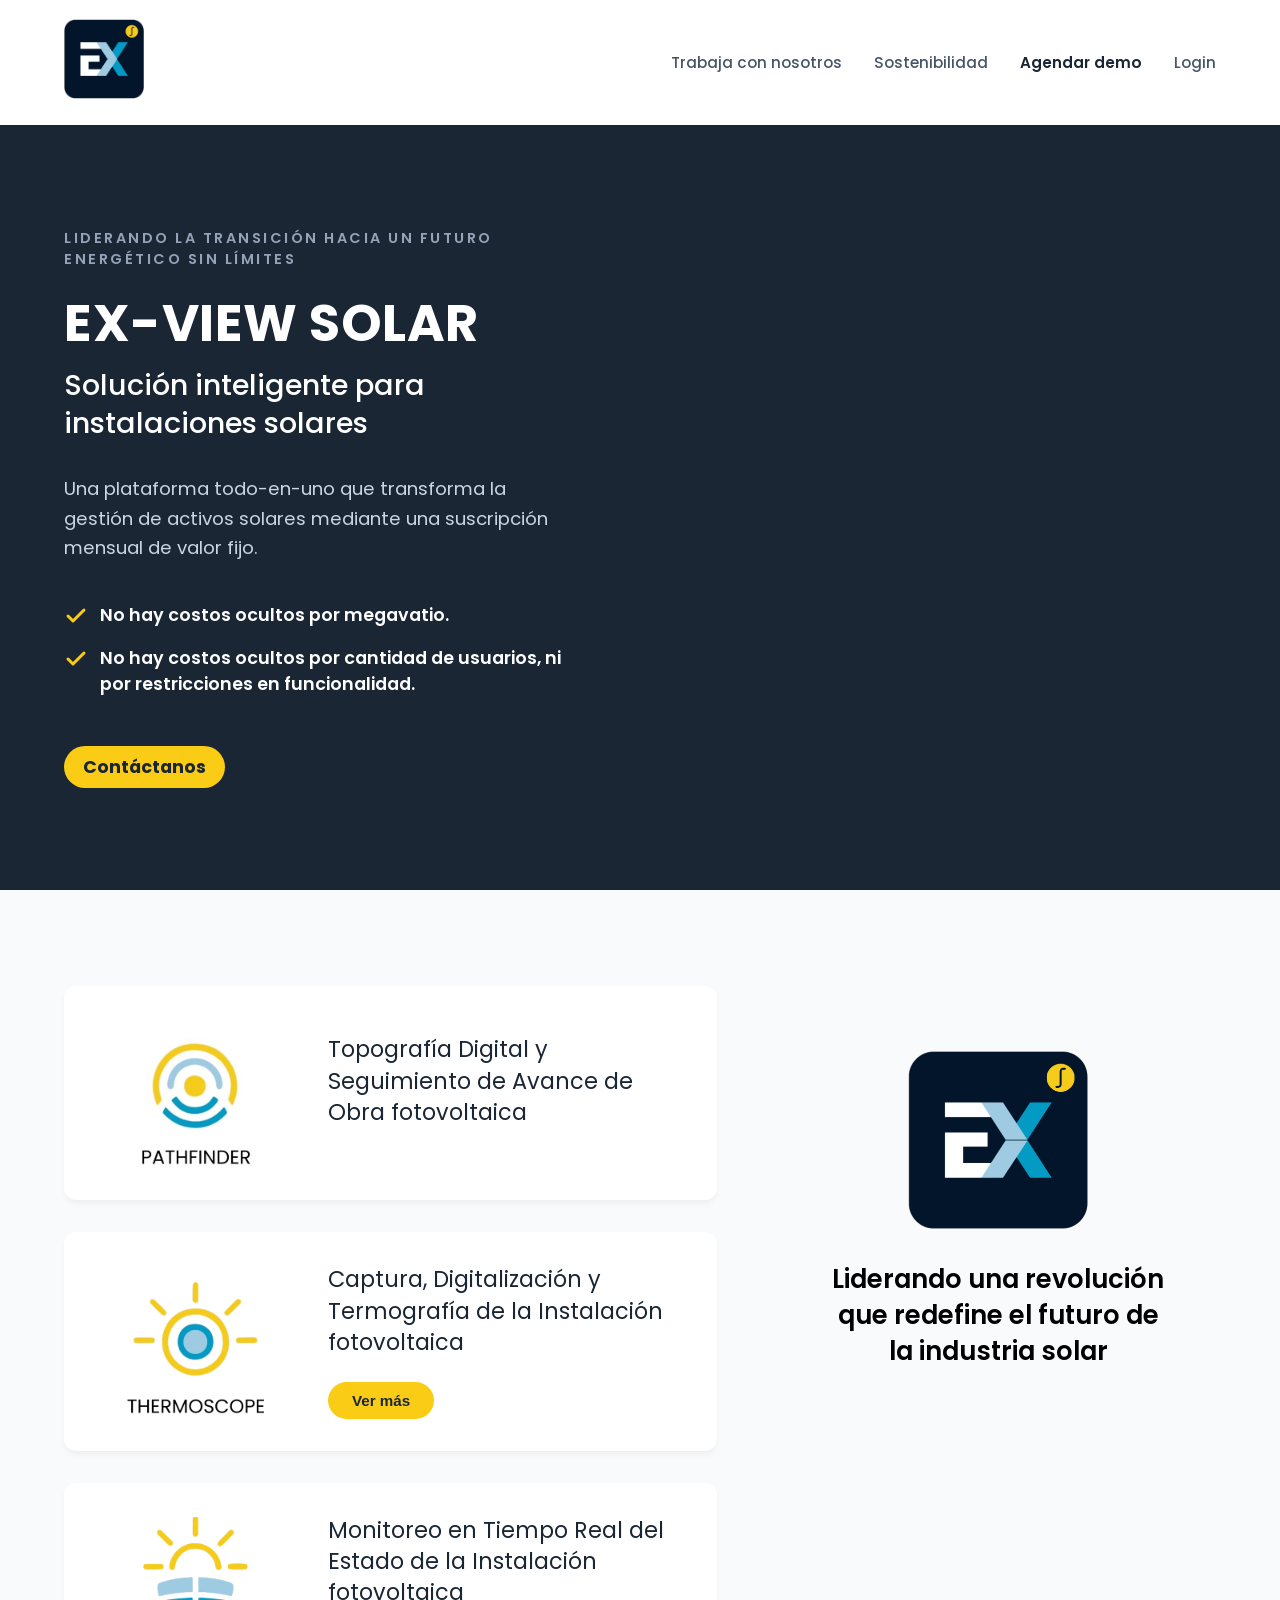
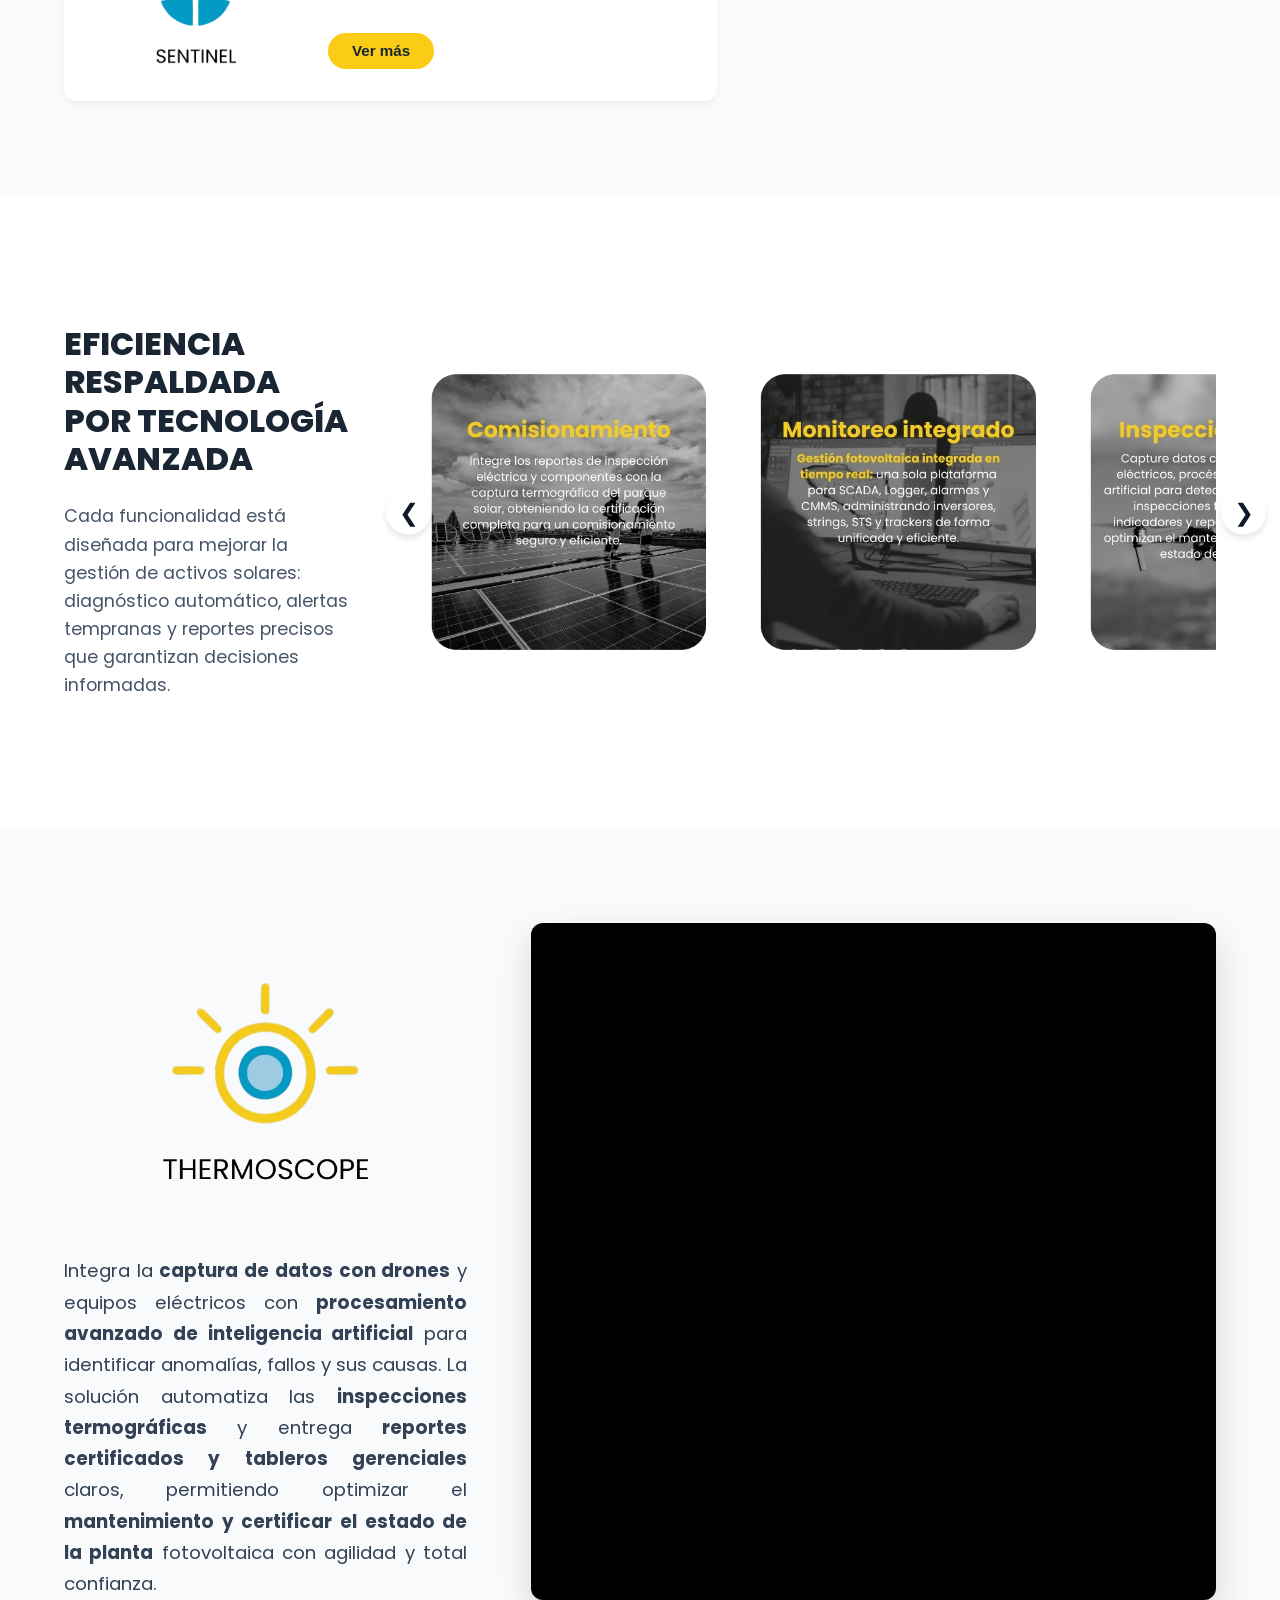
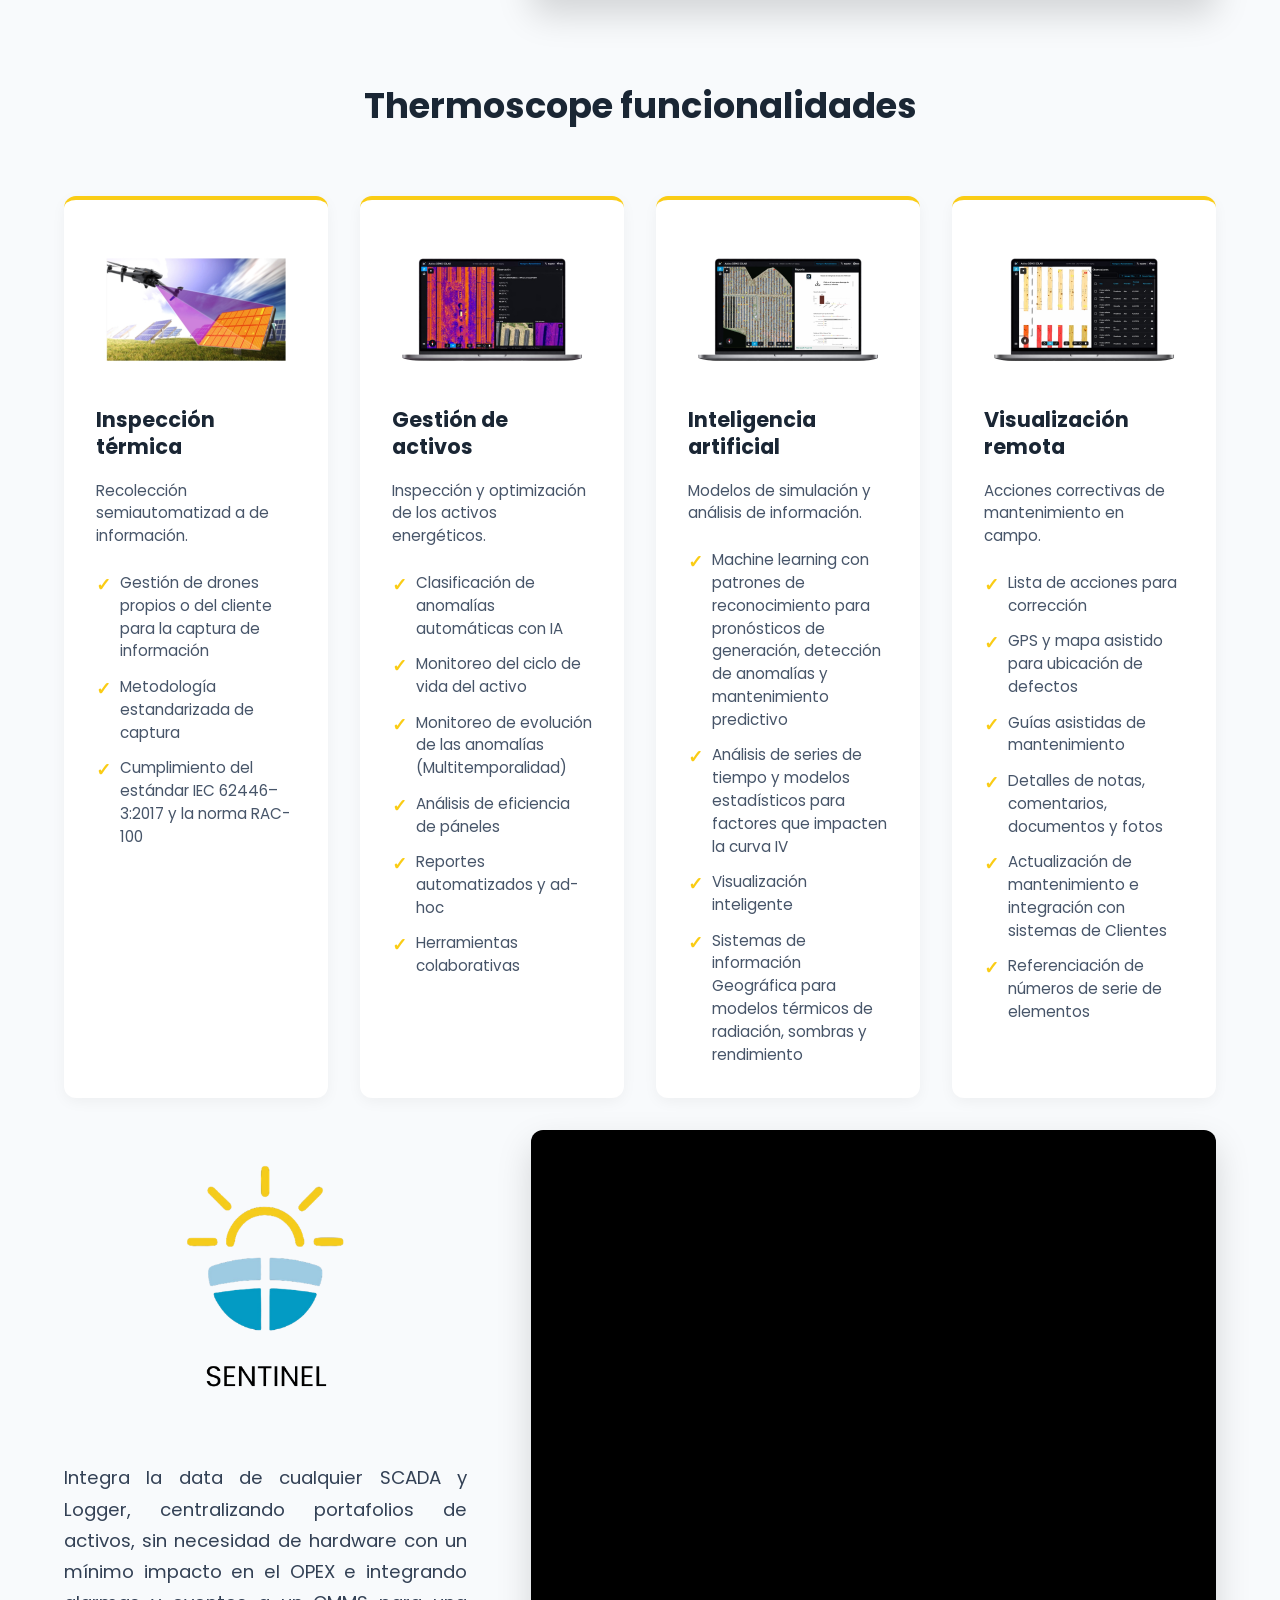
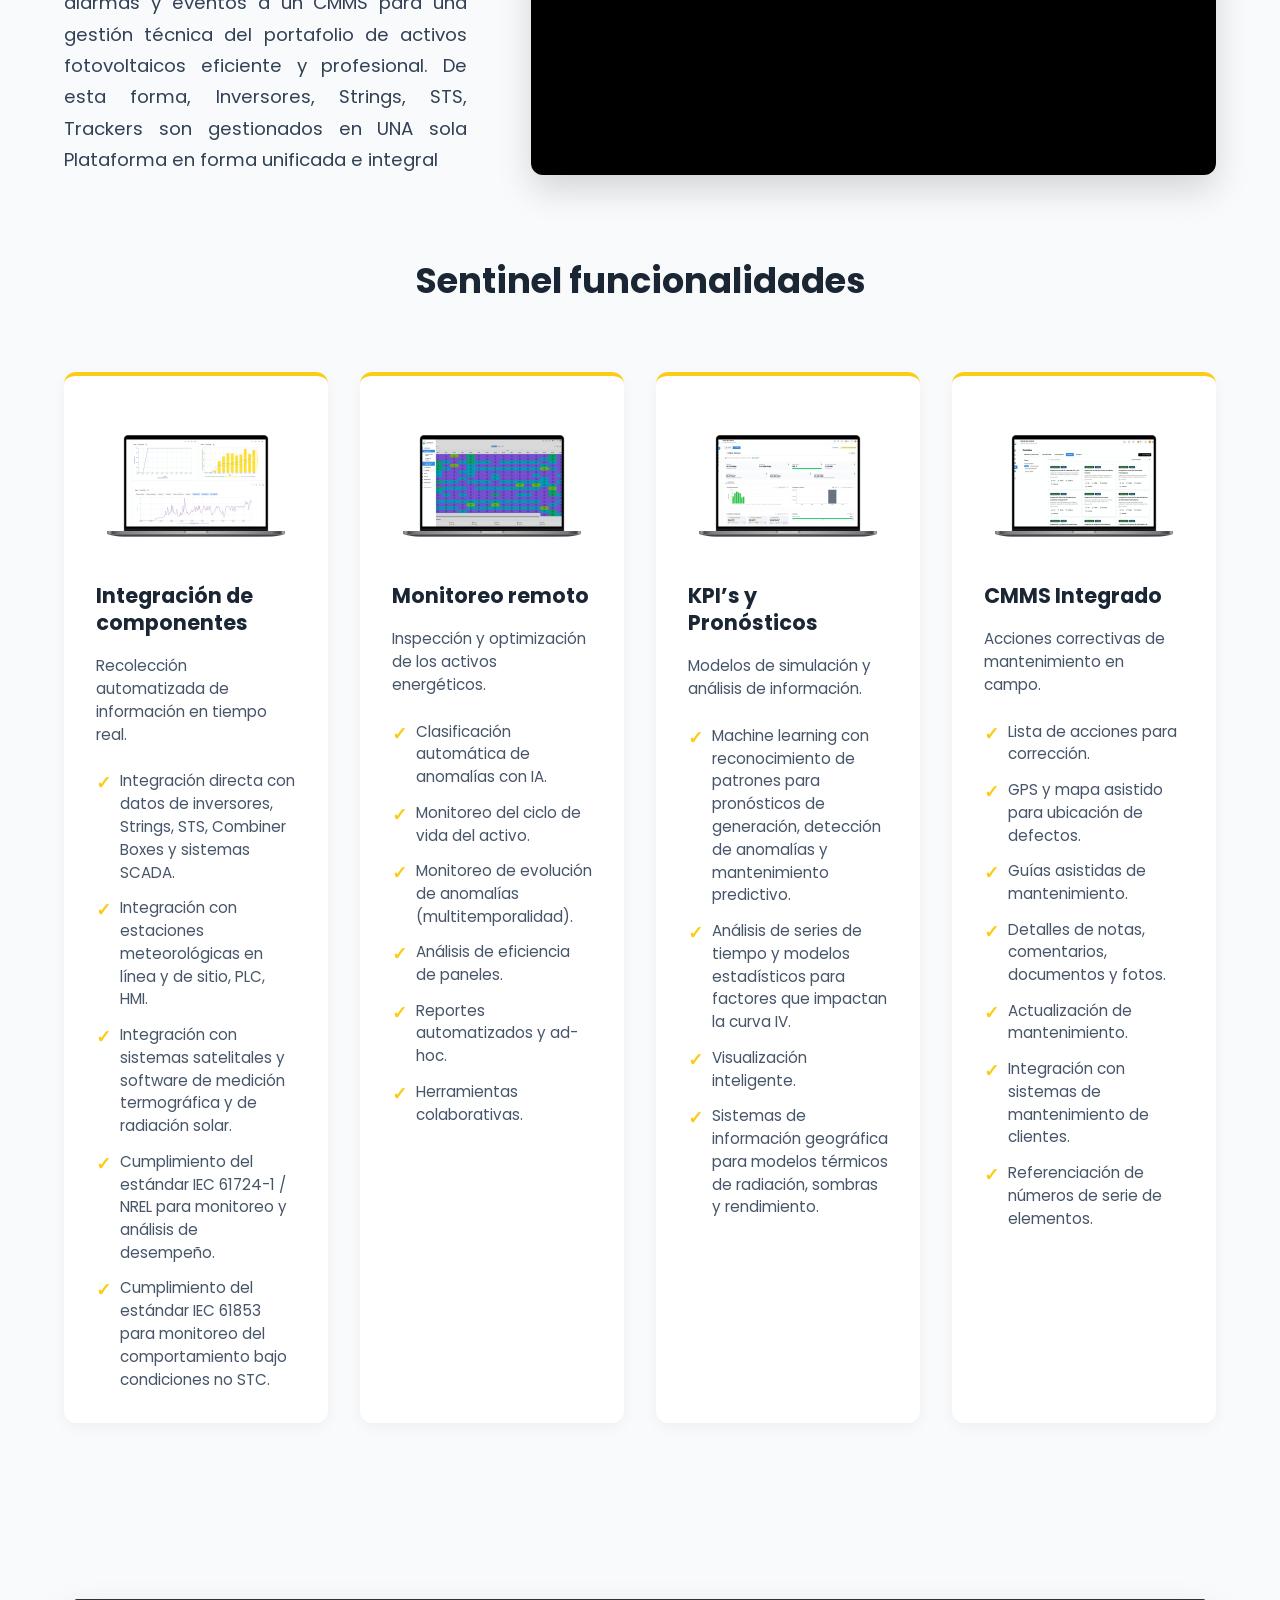
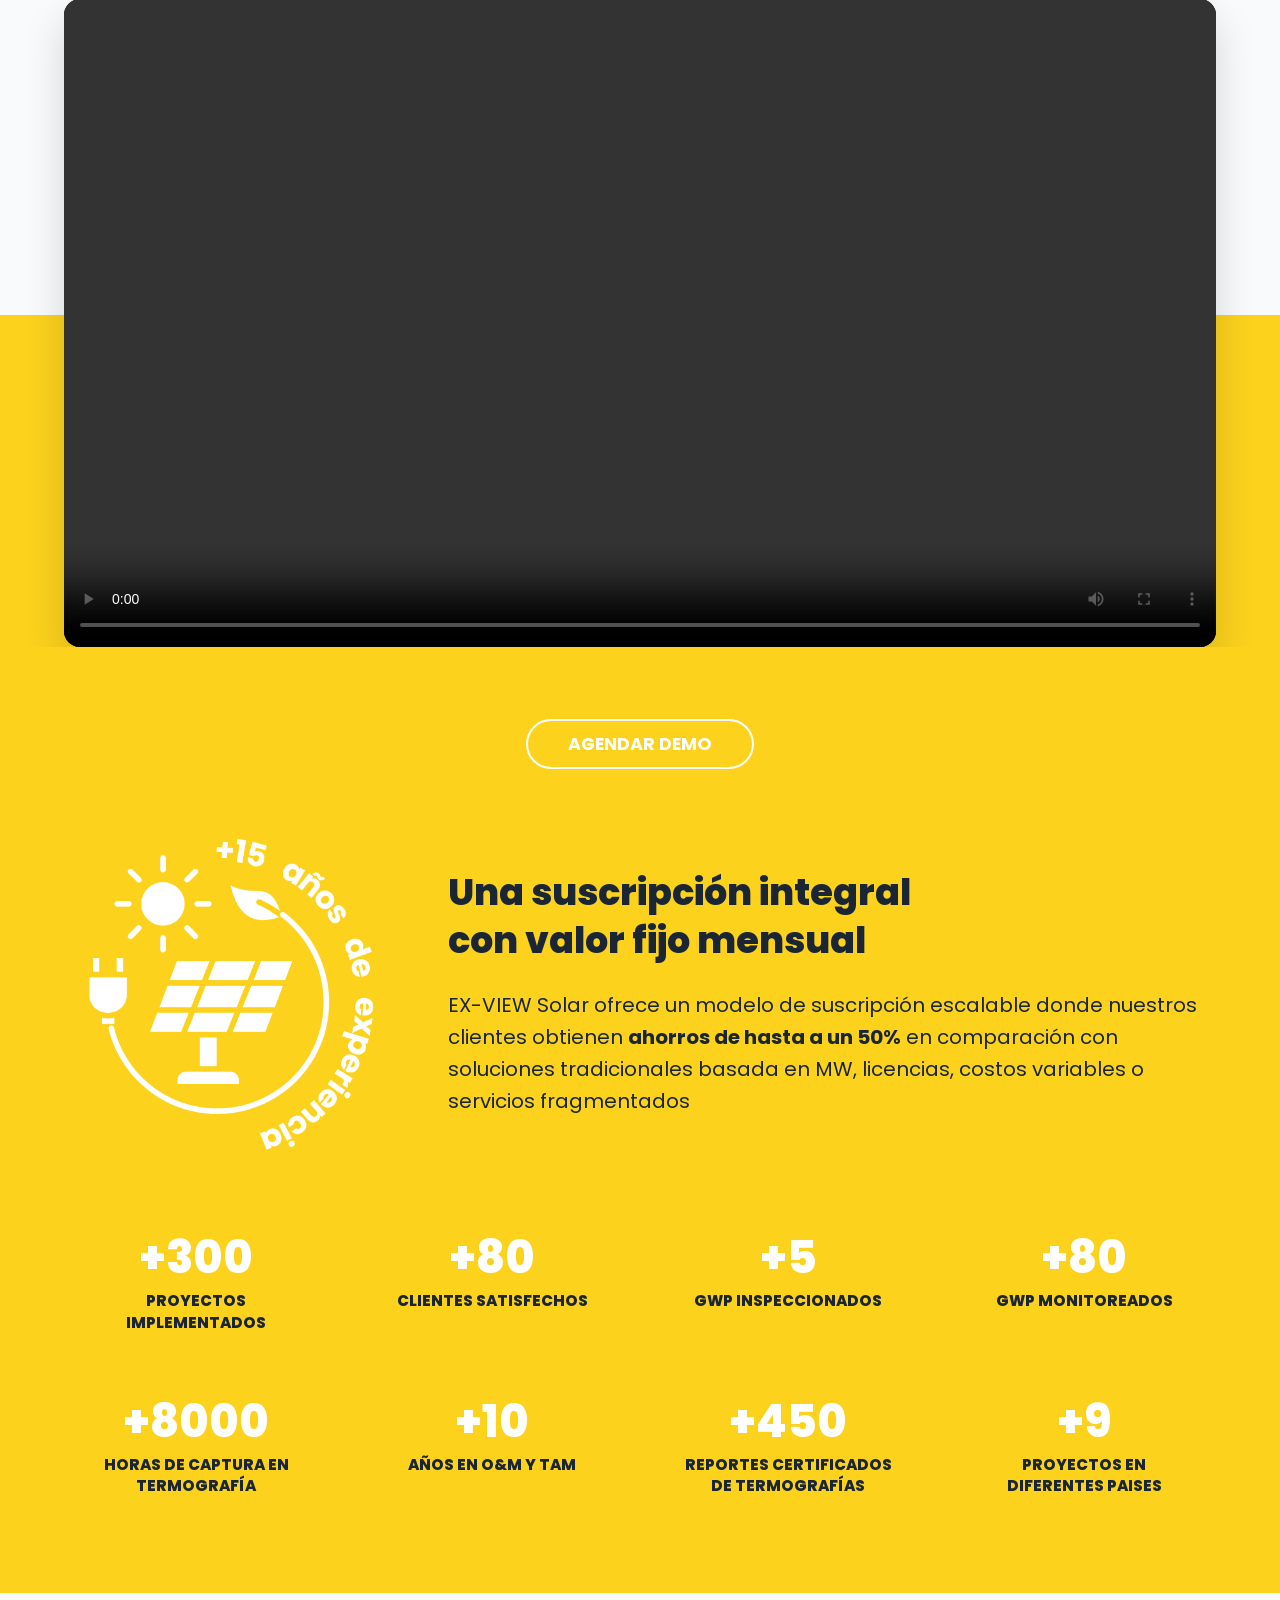
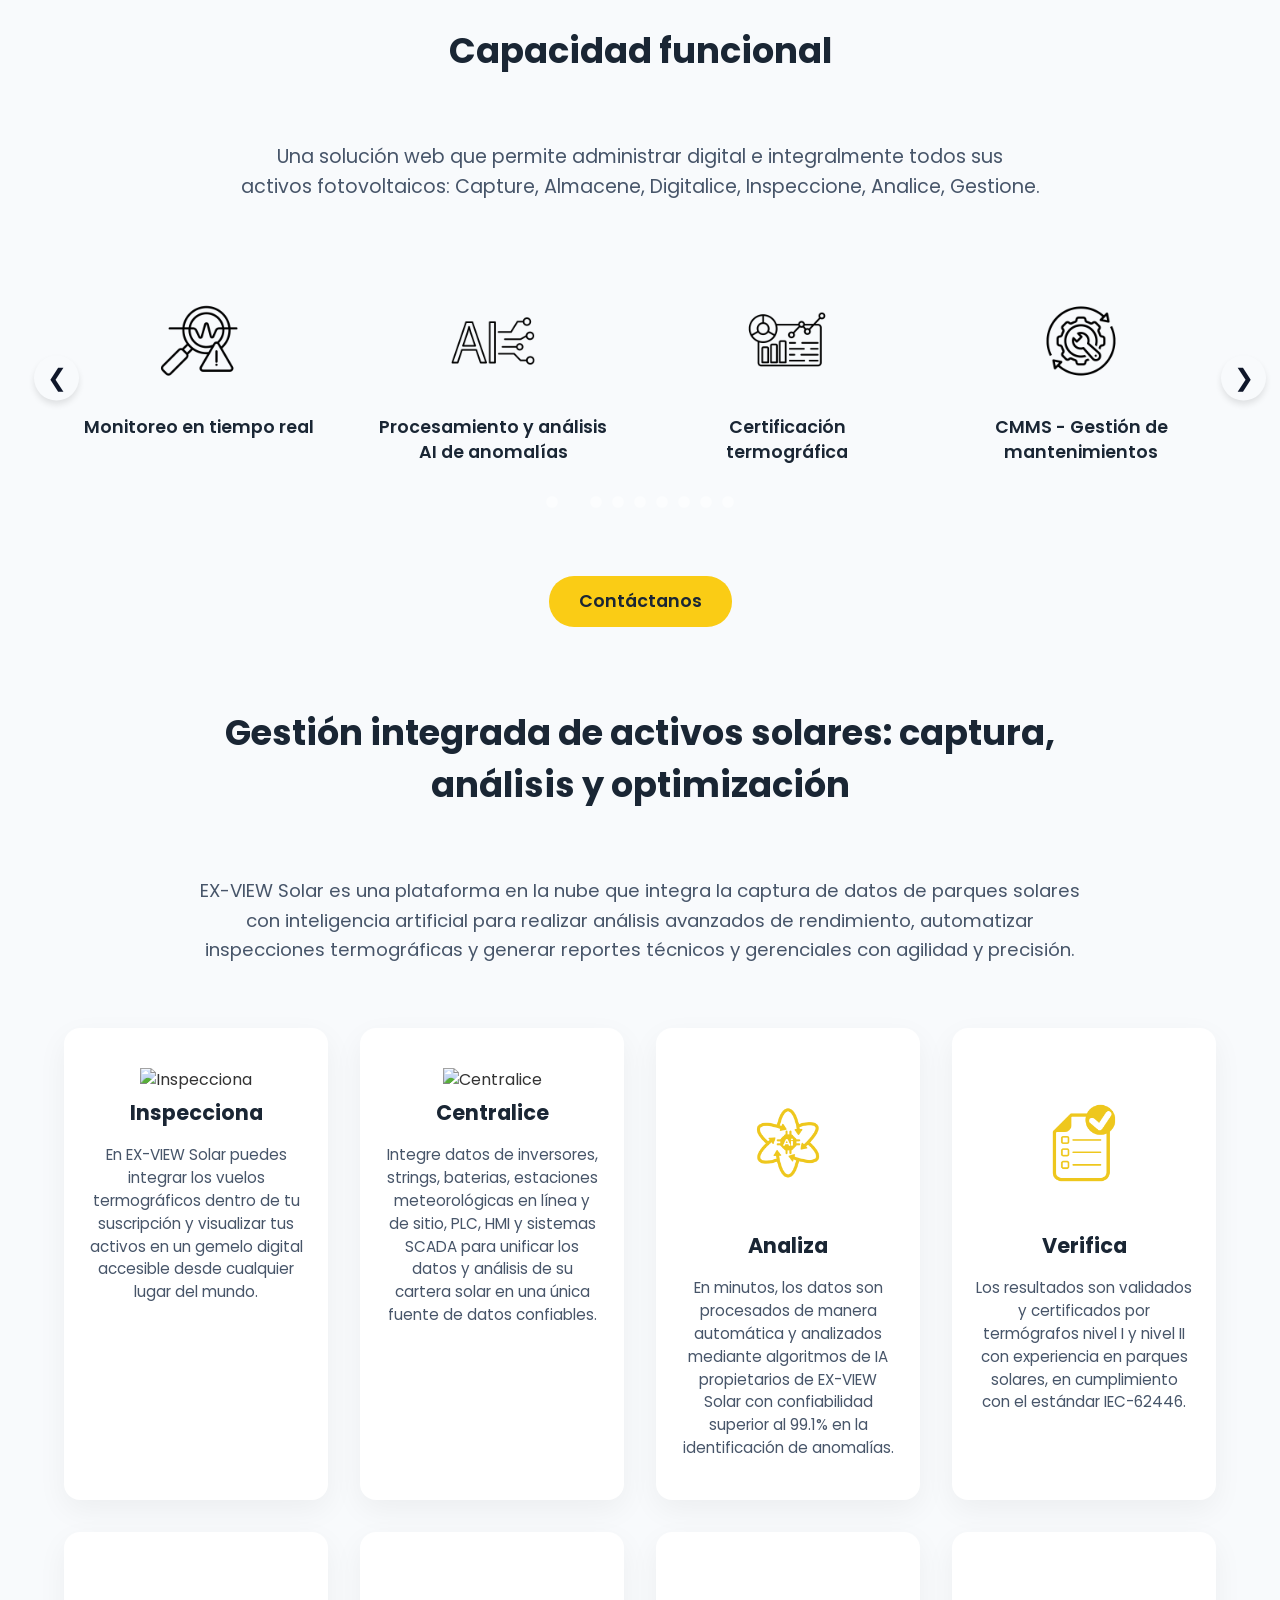
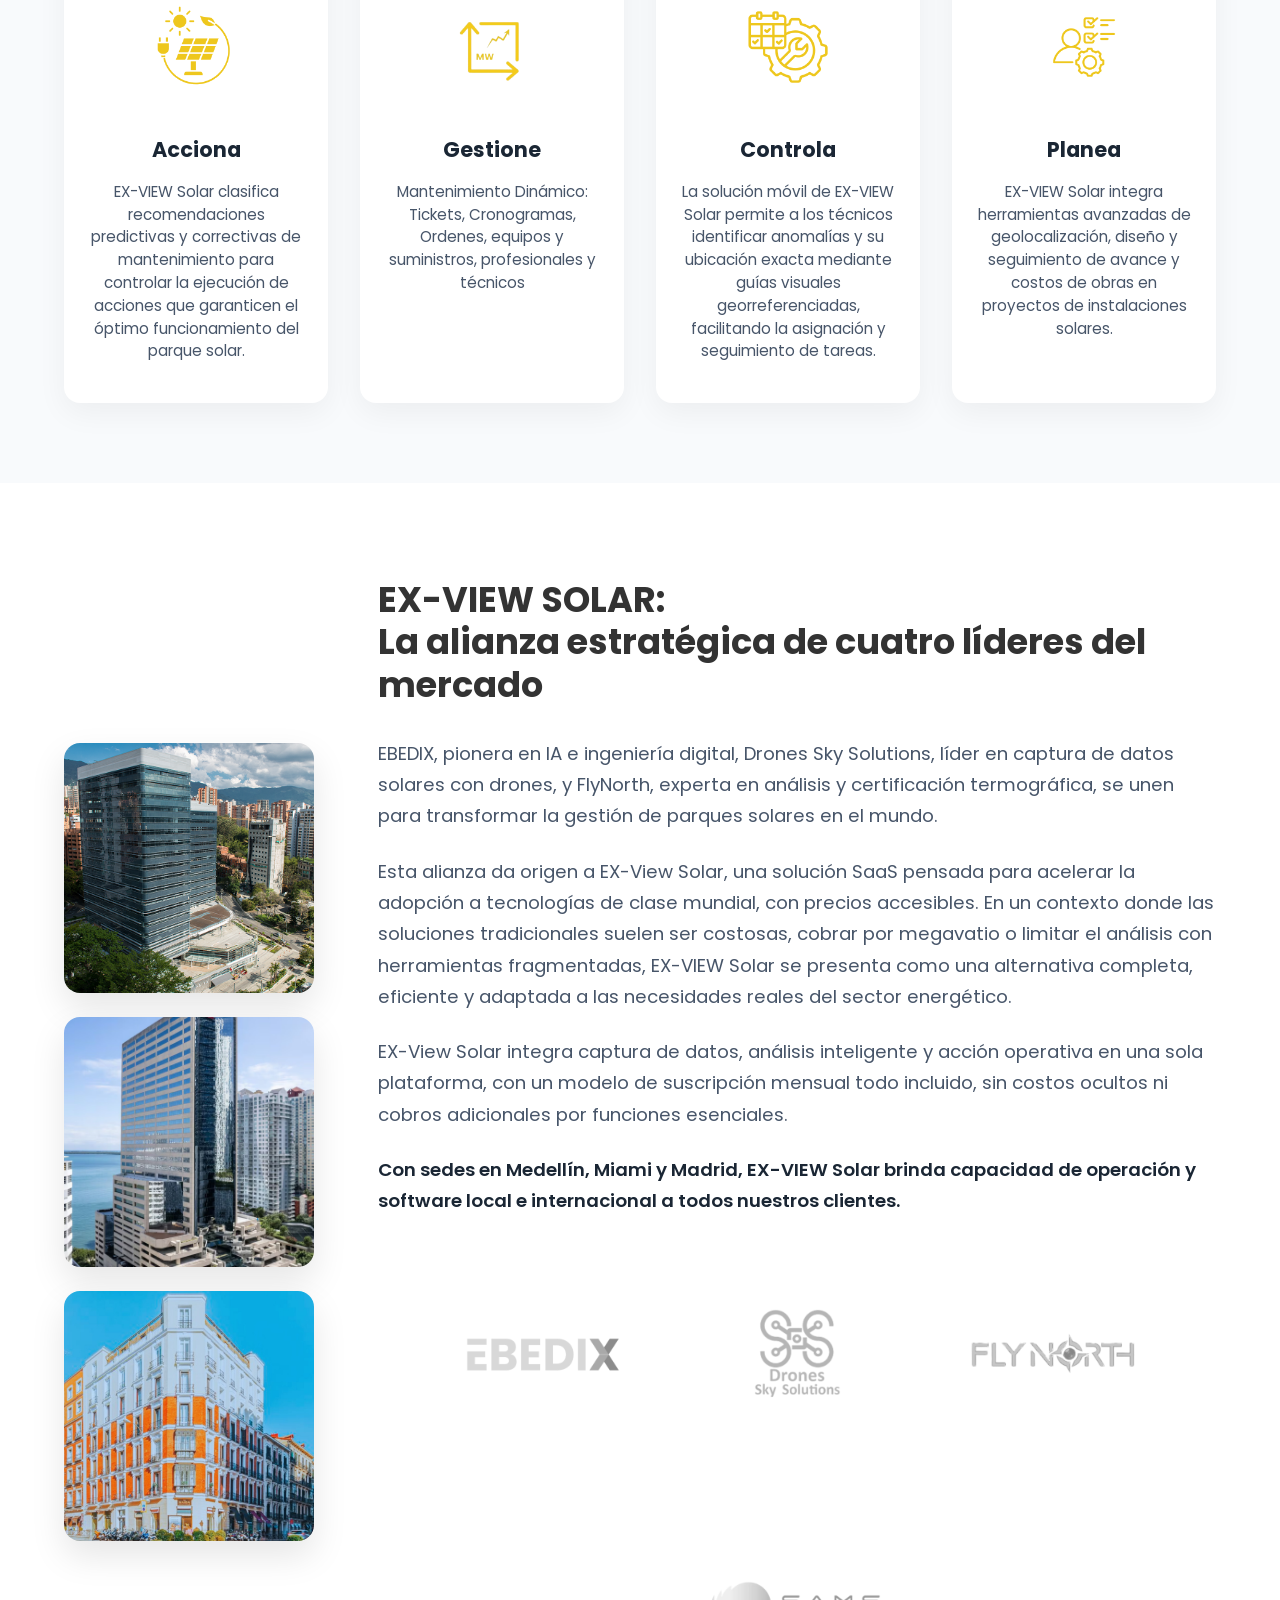
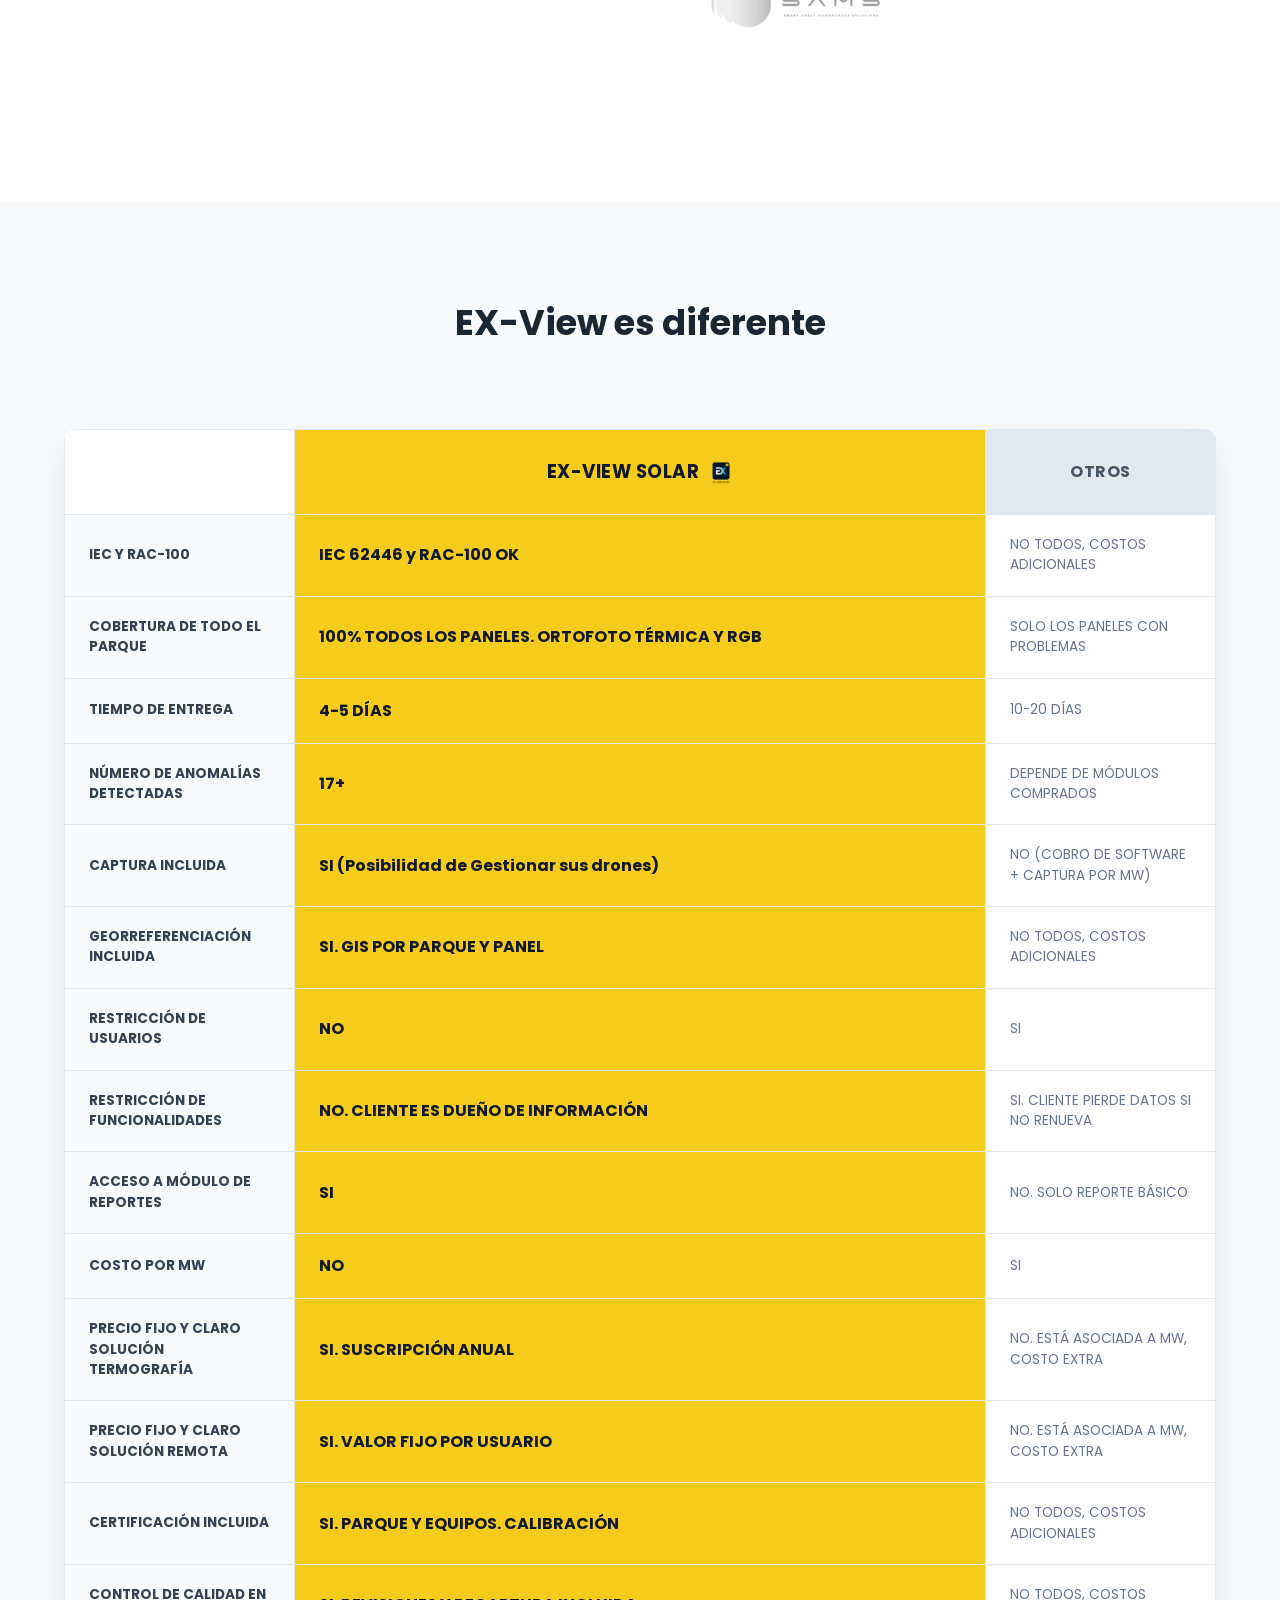
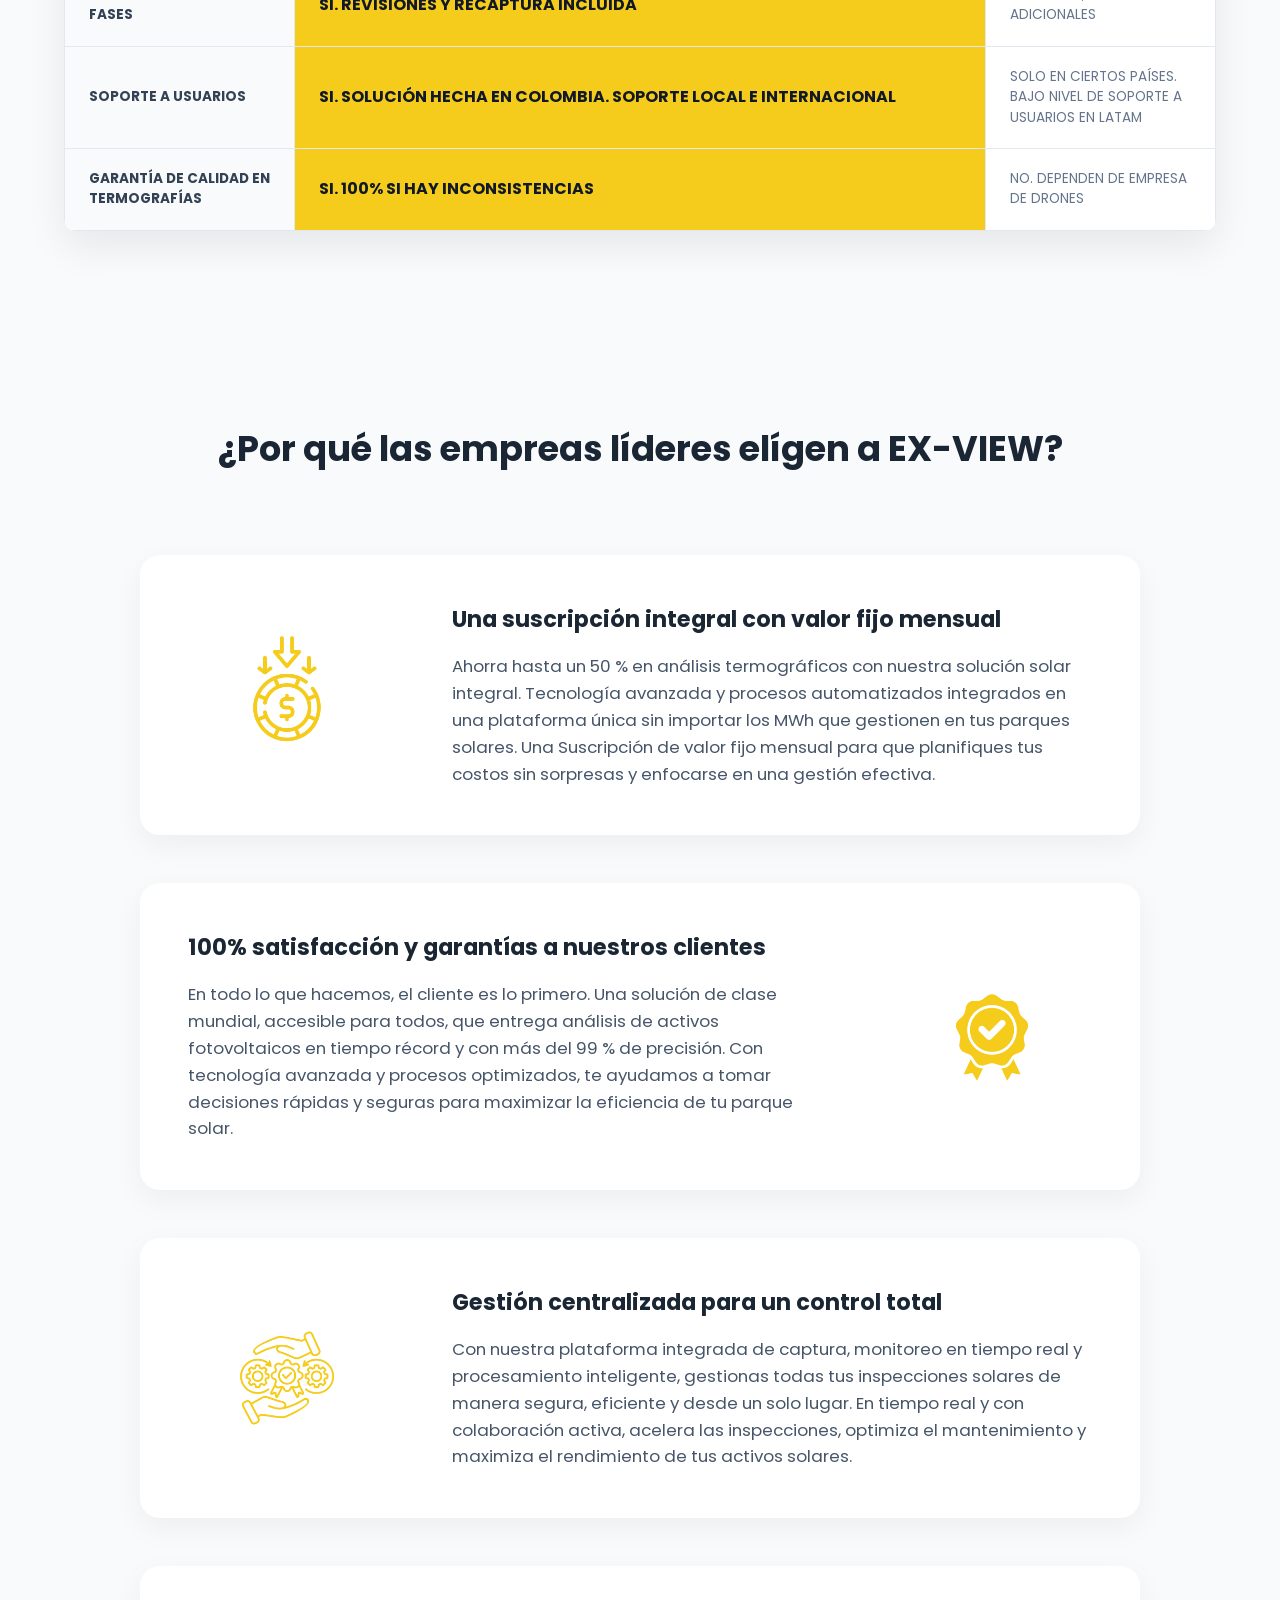
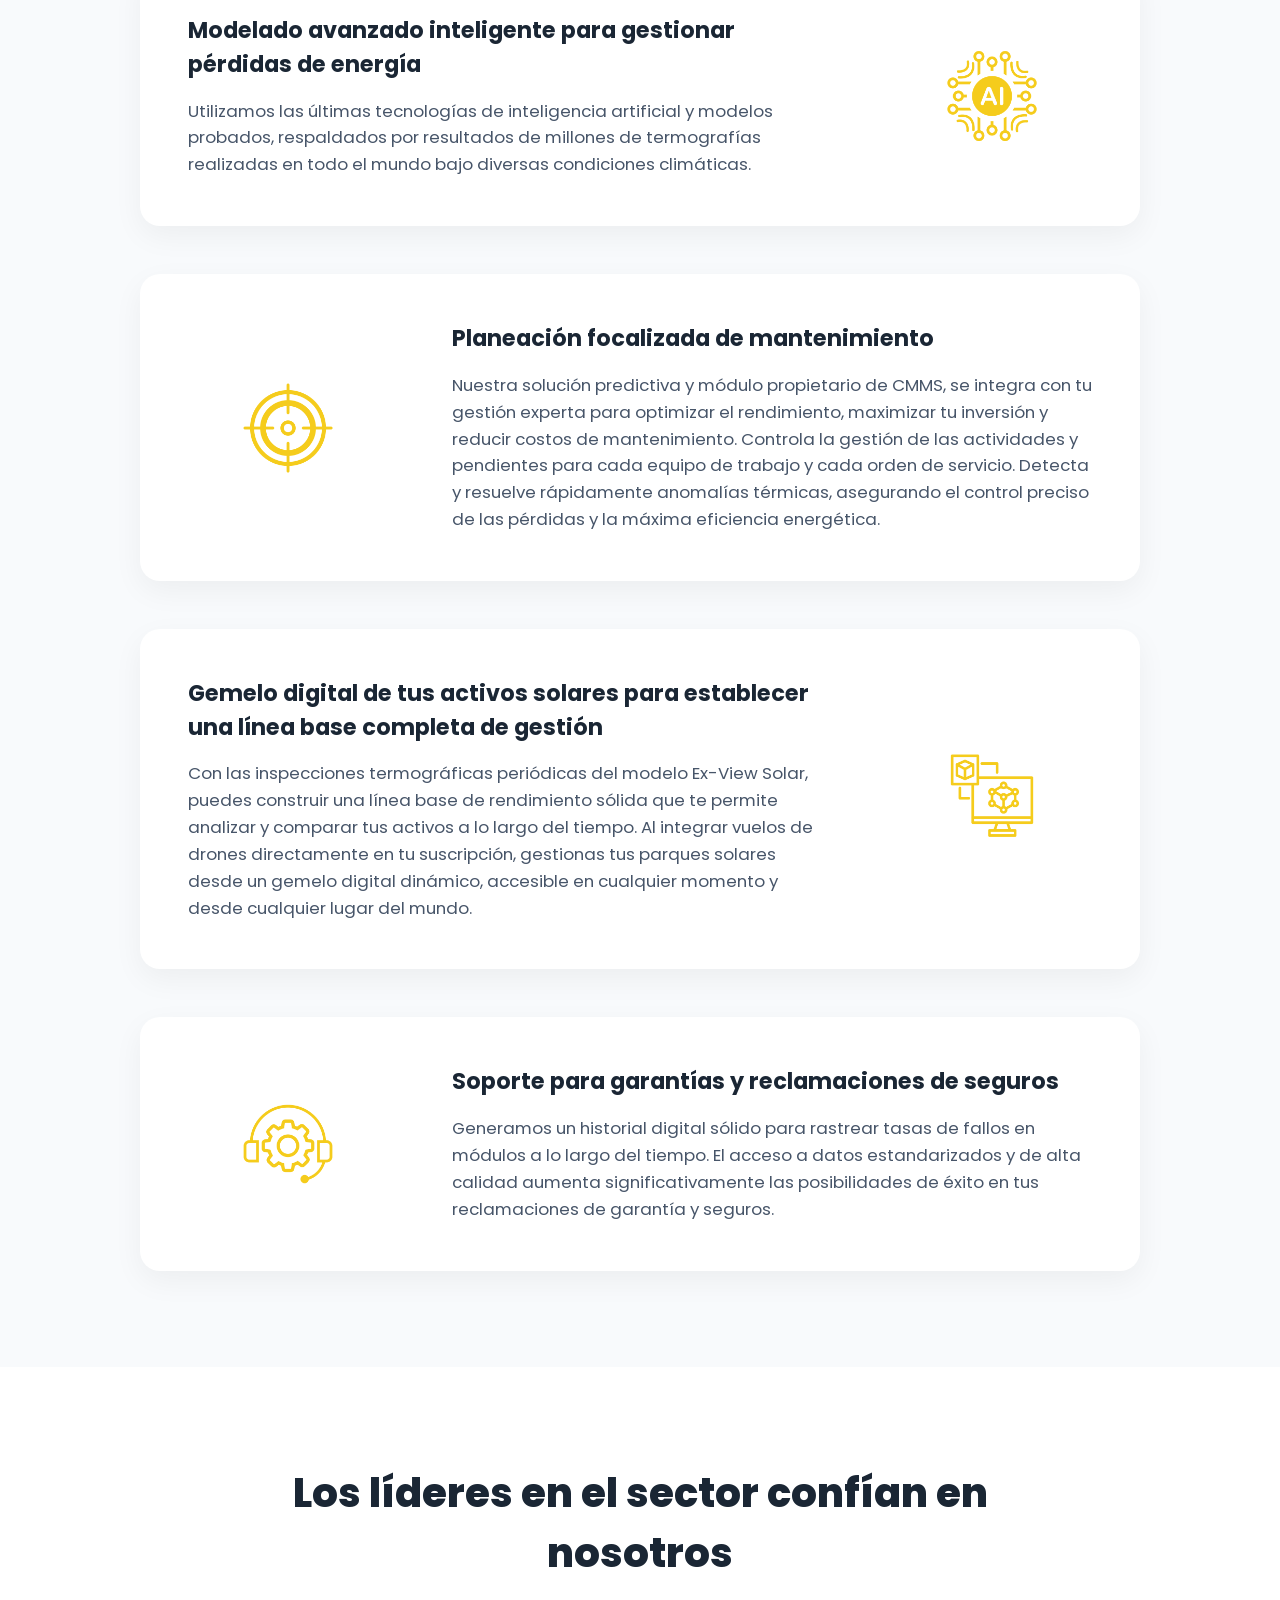
==== commit f48c8622: "cambios de popup" ====
--- a/index.html
+++ b/index.html
@@ -7,8 +7,7 @@
     <title>Ex-view Solar</title>
     <link rel="stylesheet" href="styles.css?v=18">
     <script src="script.js?v=8" defer></script>
-    <link
-        href="https://fonts.googleapis.com/css2?family=Montserrat:ital,wght@0,300;0,400;0,500;0,700;1,300;1,400&family=Poppins:wght@300;400;500;600;700;800&display=swap"
+    <link href="https://fonts.googleapis.com/css2?family=Poppins:wght@300;400;500;600;700;800&display=swap"
         rel="stylesheet">
 </head>
 
@@ -29,25 +28,6 @@
     </header>
 
     <main>
-        <section class="split-hero">
-            <!-- Background Video -->
-            <div class="video-container-split">
-                <video autoplay loop muted playsinline>
-                    <source src="media/hero.mp4" type="video/mp4">
-                </video>
-                <div class="overlay-split"></div>
-            </div>
-
-            <!-- Centered Header Text -->
-            <div class="split-content">
-                <h1 class="split-title">EX-VIEW SOLAR</h1>
-                <h2 class="split-heading">
-                    <span class="heading-main">Gestión inteligente de activos solares.</span><br>
-                    <span class="heading-sub">Impulsando un futuro energético sin límites y masroductividad.</span>
-                </h2>
-            </div>
-        </section>
-
         <section class="hero">
             <div class="video-container-hero">
                 <video autoplay loop muted playsinline>
@@ -61,9 +41,9 @@
             <div class="hero-content">
                 <!-- Columna Izquierda: Textos y botón -->
                 <div class="hero-column left">
-                    <!-- <p class="subtitle">LIDERANDO LA TRANSICIÓN HACIA UN FUTURO ENERGÉTICO SIN LÍMITES</p> -->
+                    <p class="subtitle">LIDERANDO LA TRANSICIÓN HACIA UN FUTURO ENERGÉTICO SIN LÍMITES</p>
                     <h1>EX-VIEW SOLAR</h1>
-                    <h2>Solución integral para instalaciones solares</h2>
+                    <h2>Solución inteligente para instalaciones solares</h2>
                     <p class="description">Una plataforma todo-en-uno que transforma la gestión de activos solares
                         mediante una suscripción mensual de valor fijo.</p>
 
@@ -84,39 +64,54 @@
                         </li>
                     </ul>
 
-                    <a href="#site-footer" class="btn-primary">Contáctanos</a>
-                </div>
-
-                <!-- Columna Derecha: Tarjetas de Servicios -->
+                    <a href="https://api.whatsapp.com/send/?phone=573022234303&text&type=phone_number&app_absent=0"
+                        class="btn-primary" target="_blank">Contáctanos</a>
+                </div>
+
+                <!-- Columna Derecha: Espacio para mostrar el video de fondo -->
                 <div class="hero-column right">
-                    <div class="hero-services">
-                        <!-- Servicio 1 -->
-                        <div class="hero-service-item">
-                            <img src="media/pathfinder.jpg" alt="Pathfinder" class="hero-service-img">
-                            <div class="hero-service-content">
-                                <h3>Topografía Digital y Seguimiento de Avance de Obra fotovoltaica</h3>
-                                <button class="btn-yellow btn-small" onclick="openModal('modal-pathfinder')">Ver
-                                    más</button>
-                            </div>
-                        </div>
-                        <!-- Servicio 2 -->
-                        <div class="hero-service-item">
-                            <img src="media/thermoscope.png" alt="Thermoscope" class="hero-service-img">
-                            <div class="hero-service-content">
-                                <h3>Captura, Digitalización y Termografía de la Instalación fotovoltaica</h3>
-                                <button class="btn-yellow btn-small" onclick="openModal('modal-thermoscope')">Ver
-                                    más</button>
-                            </div>
-                        </div>
-                        <!-- Servicio 3 -->
-                        <div class="hero-service-item">
-                            <img src="media/sentinel.png" alt="Sentinel" class="hero-service-img">
-                            <div class="hero-service-content">
-                                <h3>Monitoreo en Tiempo Real del Estado de la Instalación fotovoltaica</h3>
-                                <button class="btn-yellow btn-small" onclick="openModal('modal-sentinel')">Ver
-                                    más</button>
-                            </div>
-                        </div>
+                    <!-- Esta columna está vacía para permitir que el video de fondo se vea claramente, manteniendo la distribución equitativa (mismo tamaño) -->
+                </div>
+            </div>
+        </section>
+
+        <section id="servicios" class="services-section">
+            <div class="services-layout">
+                <!-- Columna Izquierda: Lista de servicios (scrollable) -->
+                <div class="services-list">
+                    <!-- Servicio 1 -->
+                    <div class="service-item">
+                        <img src="media/pathfinder.jpg" alt="Pathfinder" class="service-img">
+                        <div class="service-content">
+                            <h3>Topografía Digital y Seguimiento de Avance de Obra fotovoltaica</h3>
+                            <!-- <button class="btn-yellow btn-small" onclick="openModal('modal-pathfinder')">Ver
+                                más</button> -->
+                        </div>
+                    </div>
+                    <!-- Servicio 2 -->
+                    <div class="service-item">
+                        <img src="media/thermoscope.png" alt="Thermoscope" class="service-img">
+                        <div class="service-content">
+                            <h3>Captura, Digitalización y Termografía de la Instalación fotovoltaica</h3>
+                            <button class="btn-yellow btn-small" onclick="openModal('modal-thermoscope')">Ver
+                                más</button>
+                        </div>
+                    </div>
+                    <!-- Servicio 3 -->
+                    <div class="service-item">
+                        <img src="media/sentinel.png" alt="Sentinel" class="service-img">
+                        <div class="service-content">
+                            <h3>Monitoreo en Tiempo Real del Estado de la Instalación fotovoltaica</h3>
+                            <button class="btn-yellow btn-small" onclick="openModal('modal-sentinel')">Ver más</button>
+                        </div>
+                    </div>
+                </div>
+
+                <!-- Columna Derecha: Sticky con Logo y texto -->
+                <div class="services-sidebar">
+                    <div class="sidebar-content">
+                        <img src="media/logo-nav.png" alt="Ex-view Logo" class="sidebar-logo">
+                        <p>Liderando una revolución que redefine el futuro de la industria solar</p>
                     </div>
                 </div>
             </div>
@@ -127,7 +122,7 @@
             <div class="tech-container">
                 <!-- Columna Izquierda (25% en desktop) -->
                 <div class="tech-text">
-                    <h2>Eficiencia respaldada por tecnología avanzada</h2>
+                    <h2>Eficiencia Respaldada por Tecnología Avanzada</h2>
                     <p>Cada funcionalidad está diseñada para mejorar la gestión de activos solares: diagnóstico
                         automático, alertas tempranas y reportes precisos que garantizan decisiones informadas.</p>
                 </div>
@@ -277,20 +272,15 @@
             <!-- Segunda Parte: Sentinel -->
             <div class="product-block">
                 <!-- Zona superior: Imagen/Texto y Video -->
-                <!-- <div class="product-intro">
+                <div class="product-intro">
                     <div class="product-info">
                         <img src="media/sentinel.png" alt="Sentinel" class="product-logo-img">
                         <p class="product-description">
-                            Integra la <strong>captura de datos con drones</strong> y equipos eléctricos con
-                            <strong>procesamiento avanzado de
-                                inteligencia artificial</strong> para identificar anomalías, fallos y sus causas. La
-                            solución
-                            automatiza las <strong>inspecciones termográficas</strong> y entrega <strong>reportes
-                                certificados y
-                                tableros
-                                gerenciales</strong> claros, permitiendo optimizar el <strong>mantenimiento y certificar
-                                el estado de la
-                                planta</strong> fotovoltaica con agilidad y total confianza.
+                            Integra la data de cualquier SCADA y Logger, centralizando portafolios de activos, sin
+                            necesidad de hardware con un mínimo impacto en el OPEX e integrando alarmas y eventos a un
+                            CMMS para una gestión técnica del portafolio de activos fotovoltaicos eficiente y
+                            profesional. De esta forma, Inversores, Strings, STS, Trackers son gestionados en UNA sola
+                            Plataforma en forma unificada e integral
                         </p>
                     </div>
                     <div class="product-video">
@@ -299,7 +289,7 @@
                             Tu navegador no soporta la etiqueta de video.
                         </video>
                     </div>
-                </div> -->
+                </div>
 
                 <!-- Zona inferior: Funcionalidades (4 columnas) -->
                 <h3 class="features-title">Sentinel funcionalidades</h3>
@@ -382,8 +372,8 @@
             <div class="video-bg-split">
                 <section class="video-separator">
                     <div class="video-container">
-                        <video controls playsinline>
-                            <source src="media/exviewsolar.mp4" type="video/mp4">
+                        <video id="separator-video" controls playsinline preload="metadata">
+                            <source src="media/exviewsolar.mp4#t=7" type="video/mp4">
                             Tu navegador no soporta la etiqueta de video.
                         </video>
                     </div>
@@ -508,8 +498,8 @@
 
             <!-- Botón de Contacto -->
             <div style="text-align: center; margin-top: 3rem;">
-                <a href="https://outlook.office.com/bookwithme/?anonymous&ismsaljsauthenabled" target="_blank"
-                    rel="noopener noreferrer" class="btn-yellow"
+                <a href="https://api.whatsapp.com/send/?phone=573022234303&text&type=phone_number&app_absent=0"
+                    class="btn-yellow" target="_blank"
                     style="display: inline-block; padding: 12px 30px; font-size: 1.1rem; border-radius: 25px; text-decoration: none; font-weight: 600;">Contáctanos</a>
             </div>
         </section>
@@ -1040,40 +1030,71 @@
                 <span class="close-btn" onclick="closeModal('modal-thermoscope')">&times;</span>
                 <div class="modal-body">
                     <div class="modal-left">
-                        <div class="modal-images">
-                            <img src="media/thermoscope.png" alt="Thermoscope Imagen">
+                        <div class="modal-video-container">
+                            <video autoplay loop muted playsinline>
+                                <source src="media/thermoscope.mp4" type="video/mp4">
+                                Tu navegador no soporta la etiqueta de video.
+                            </video>
                         </div>
                     </div>
                     <div class="modal-right">
-                        <h2><span style="color: var(--secondary-color);">EX-VIEW SOLAR</span> - THERMOSCOPE</h2>
+                        <h2>Análisis y Certificación Termográfica</h2>
                         <div class="modal-text">
-                            <p>El servicio que les presentamos se refiere al sistema del análisis y certificación
-                                termográfica de plantas fotovoltaicas. THERMOSCOPE realiza la planeación de las capturas
-                                y el procesamiento digital de la información para obtener el diagnóstico integral y
-                                certificado por termógrafos Nivel I y II. Los resultados son gestionados en el módulo
-                                CMMS de la solución, permitiendo una administración del mantenimiento unificada.</p>
-                            <p>La solución THERMOSCOPE incluye las siguientes características:</p>
-                            <ul>
-                                <li>Planeación y Captura sistematizada y coordinada con nuestros clientes para
-                                    atenderlos a nivel nacional en cualquiera de las instalaciones fotovoltaicas, con
-                                    equipos y pilotos certificados para normativa RAC-100. Se realizan capturas con
-                                    sensores RGB e Infra-rojos.</li>
-                                <li>Procesamiento de Información con Generación de Ortofotos RGB/IR y Modelo 3D de las
-                                    instalaciones Fotovoltaicas. Se hacen las correcciones y alineación de datos
-                                    térmicos y planos DWG.</li>
-                                <li>Adicionalmente se hace el filtrado y categorización de las anomalías y las
-                                    correlaciones con posibles fuentes de problemas y generando órdenes de mantenimiento
-                                    semi-automatizadas.</li>
-                                <li>Se produce el Reporte Detallado y Certificado de Termografía. Se incluyen los
-                                    reportes de calibración de equipos y los indicadores de gestión por proyecto.</li>
-                                <li>Se producen las recomendaciones de mantenimiento acorde con la clasificación y
-                                    severidad de las anomalías. Las Ordenes de Mantenimiento son Pre-llenadas en el
-                                    sistema CMMS de la solución, lo cual supone un ahorro de más del 30% en la gestión
-                                    de O&M.</li>
-                                <li>Se proporcionan modelos multi-temporales para analizar la evolución y mejora de las
-                                    instalaciones fotovoltaicas acordes con los mantenimientos gestionados.</li>
-                                <li>Se provee un Centro de Soporte Termográfico para atender requerimientos específicos
-                                    y adiciones o reprogramaciones de capturas termográficas.</li>
+                            <p class="modal-intro">El servicio que les presentamos se refiere al sistema del análisis y
+                                certificación termográfica de plantas fotovoltaicas. <strong>THERMOSCOPE</strong>
+                                realiza la planeación de las capturas y el procesamiento digital de la información para
+                                obtener el diagnóstico integral y certificado por termógrafos Nivel I y II. Los
+                                resultados son gestionados en el módulo CMMS de la solución, permitiendo una
+                                administración del mantenimiento unificada.</p>
+
+                            <p class="modal-subtitle">La solución <strong>THERMOSCOPE</strong> incluye las siguientes
+                                características:</p>
+
+                            <ul class="modal-feature-list">
+                                <li>
+                                    <span class="step-num">1</span>
+                                    <div class="step-text"><strong>Planeación y Captura:</strong> Sistematizada y
+                                        coordinada con nuestros clientes para atenderlos a nivel nacional en cualquiera
+                                        de las instalaciones fotovoltaicas, con equipos y pilotos certificados para
+                                        normativa RAC-100. Se realizan capturas con sensores RGB e Infra-rojos.</div>
+                                </li>
+                                <li>
+                                    <span class="step-num">2</span>
+                                    <div class="step-text"><strong>Procesamiento de Información:</strong> Con Generación
+                                        de Ortofotos RGB/IR y Modelo 3D de las instalaciones Fotovoltaicas. Se hacen las
+                                        correcciones y alineación de datos térmicos y planos DWG.</div>
+                                </li>
+                                <li>
+                                    <span class="step-num">3</span>
+                                    <div class="step-text"><strong>Filtrado Funcional:</strong> Se hace el filtrado y
+                                        categorización de las anomalías y las correlaciones con posibles fuentes de
+                                        problemas y generando órdenes de mantenimiento semi-automatizadas.</div>
+                                </li>
+                                <li>
+                                    <span class="step-num">4</span>
+                                    <div class="step-text"><strong>Reporte Detallado:</strong> Se produce el Reporte
+                                        Detallado y Certificado de Termografía. Se incluyen los reportes de calibración
+                                        de equipos y los indicadores de gestión por proyecto.</div>
+                                </li>
+                                <li>
+                                    <span class="step-num">5</span>
+                                    <div class="step-text"><strong>Gestión Eficiente:</strong> Se producen las
+                                        recomendaciones de mantenimiento acorde con la clasificación y severidad de las
+                                        anomalías. Las Ordenes de Mantenimiento son Pre-llenadas en el sistema CMMS, lo
+                                        cual supone un ahorro de más del 30% en la gestión de O&M.</div>
+                                </li>
+                                <li>
+                                    <span class="step-num">6</span>
+                                    <div class="step-text"><strong>Modelos Avanzados:</strong> Se proporcionan modelos
+                                        multi-temporales para analizar la evolución y mejora de las instalaciones
+                                        fotovoltaicas acordes con los mantenimientos gestionados.</div>
+                                </li>
+                                <li>
+                                    <span class="step-num">7</span>
+                                    <div class="step-text"><strong>Soporte Continuo:</strong> Se provee un Centro de
+                                        Soporte Termográfico para atender requerimientos específicos y adiciones o
+                                        reprogramaciones de capturas termográficas.</div>
+                                </li>
                             </ul>
                         </div>
                     </div>
@@ -1086,39 +1107,78 @@
                 <span class="close-btn" onclick="closeModal('modal-sentinel')">&times;</span>
                 <div class="modal-body">
                     <div class="modal-left">
-                        <div class="modal-images">
-                            <img src="media/sentinel.png" alt="Sentinel Imagen">
+                        <div class="modal-video-container">
+                            <video autoplay loop muted playsinline>
+                                <source src="media/sentinel.mp4" type="video/mp4">
+                                Tu navegador no soporta la etiqueta de video.
+                            </video>
                         </div>
                     </div>
                     <div class="modal-right">
-                        <h2><span style="color: var(--secondary-color);">EX-VIEW SOLAR</span> - SENTINEL</h2>
+                        <h2>Monitoreo Avanzado de Rendimiento</h2>
                         <div class="modal-text">
-                            <p>El servicio que les presentamos se refiere al sistema del análisis del rendimiento de
-                                plantas fotovoltaicas. SENTINEL ejecuta diagnósticos en tiempo real de Inversores,
-                                Strings, STS y Trackers, proporcionando actualizaciones constantes de los datos en el
-                                sistema cada 5 minutos, y presentándolos en una sola vista gerencial de gestión.</p>
-                            <p>La solución SENTINEL incluye las siguientes características:</p>
-                            <ul>
-                                <li>Analiza el rendimiento del sistema fotovoltaico en términos de producción a nivel de
-                                    inversor, string, combiner box, STS y Trackers a lo largo del tiempo (kWh/kWp),
-                                    nivel de irradiancia y disponibilidad técnica (%).</li>
-                                <li>El índice de rendimiento (PR) y el índice de disponibilidad (AR) se calculan para el
-                                    análisis de la producción de energía en comparación con el promedio histórico.</li>
-                                <li>Adicionalmente se incluye el cálculo del Índice de Rendimiento Energético (EPI y
-                                    PPI), y Disponibilidad en los contratos EPC & O&M.</li>
-                                <li>Se crea un modelo digital del parque fotovoltaico para el análisis avanzado del
-                                    rendimiento, y se suministran los API’s requeridos para integración de los datos en
-                                    herramientas de Reportes Inteligentes.</li>
-                                <li>Se detectan y clasifican las anomalías en función de los datos de instalación
-                                    disponibles y se categorizan las pérdidas de energía.</li>
-                                <li>Se proporcionan alertas sobre problemas críticos y cualquier anomalía o caída de
-                                    rendimiento.</li>
-                                <li>Se provee un CMMS integrado en la solución, para gestionar en tiempo real el
-                                    mantenimiento. Gestiona los equipos o contratistas en sitio obteniendo una gestión
-                                    diaria del mantenimiento de los activos solares de la empresa.</li>
-                                <li>El impacto de las pérdidas de rendimiento se indica con base en los resultados de la
-                                    inspección térmica y se analiza en el mediano y largo plazo con base en el Año
-                                    Meteorológico Típico (TMY).</li>
+                            <p class="modal-intro">El servicio que les presentamos se refiere al sistema del análisis
+                                del rendimiento de plantas fotovoltaicas. <strong>SENTINEL</strong> ejecuta diagnósticos
+                                en tiempo real de Inversores, Strings, STS y Trackers, proporcionando actualizaciones
+                                constantes de los datos en el sistema cada 5 minutos, y presentándolos en una sola vista
+                                gerencial de gestión.</p>
+
+                            <p class="modal-subtitle">La solución <strong>SENTINEL</strong> incluye las siguientes
+                                características:</p>
+
+                            <ul class="modal-feature-list">
+                                <li>
+                                    <span class="step-num">1</span>
+                                    <div class="step-text"><strong>Análisis de Rendimiento:</strong> Analiza el
+                                        rendimiento del sistema fotovoltaico en términos de producción a nivel de
+                                        inversor, string, combiner box, STS y Trackers a lo largo del tiempo (kWh/kWp),
+                                        nivel de irradiancia y disponibilidad técnica (%).</div>
+                                </li>
+                                <li>
+                                    <span class="step-num">2</span>
+                                    <div class="step-text"><strong>Índices Clave:</strong> El índice de rendimiento (PR)
+                                        y el índice de disponibilidad (AR) se calculan para el análisis de la producción
+                                        de energía en comparación con el promedio histórico.</div>
+                                </li>
+                                <li>
+                                    <span class="step-num">3</span>
+                                    <div class="step-text"><strong>Eficiencia Energética:</strong> Adicionalmente se
+                                        incluye el cálculo del Índice de Rendimiento Energético (EPI y PPI), y
+                                        Disponibilidad en los contratos EPC & O&M.</div>
+                                </li>
+                                <li>
+                                    <span class="step-num">4</span>
+                                    <div class="step-text"><strong>Modelo Digital (Gemelo):</strong> Se crea un modelo
+                                        digital del parque fotovoltaico para el análisis avanzado del rendimiento, y se
+                                        suministran los API’s requeridos para integración de los datos en herramientas
+                                        de Reportes Inteligentes.</div>
+                                </li>
+                                <li>
+                                    <span class="step-num">5</span>
+                                    <div class="step-text"><strong>Detección de Anomalías:</strong> Se detectan y
+                                        clasifican las anomalías en función de los datos de instalación disponibles y se
+                                        categorizan las pérdidas de energía.</div>
+                                </li>
+                                <li>
+                                    <span class="step-num">6</span>
+                                    <div class="step-text"><strong>Alertas Inteligentes:</strong> Se proporcionan
+                                        alertas sobre problemas críticos y cualquier anomalía o caída de rendimiento.
+                                    </div>
+                                </li>
+                                <li>
+                                    <span class="step-num">7</span>
+                                    <div class="step-text"><strong>Gestión In-Situ:</strong> Se provee un CMMS integrado
+                                        en la solución, para gestionar en tiempo real el mantenimiento. Gestiona los
+                                        equipos o contratistas en sitio obteniendo una gestión diaria del mantenimiento
+                                        de los activos solares de la empresa.</div>
+                                </li>
+                                <li>
+                                    <span class="step-num">8</span>
+                                    <div class="step-text"><strong>Manejo del Impacto:</strong> El impacto de las
+                                        pérdidas de rendimiento se indica con base en los resultados de la inspección
+                                        térmica y se analiza en el mediano y largo plazo con base en el Año
+                                        Meteorológico Típico (TMY).</div>
+                                </li>
                             </ul>
                         </div>
                     </div>
--- a/styles.css
+++ b/styles.css
@@ -36,8 +36,8 @@
 }
 
 .nav-logo {
-    height: 45px;
-    width: auto;
+    height: 150px;
+    /* Logo muchísimo más grande */
     object-fit: contain;
 }
 
@@ -52,7 +52,6 @@
     letter-spacing: -0.5px;
 }
 
-
 nav ul {
     display: flex;
     list-style: none;
@@ -76,93 +75,6 @@
     /* Eliminamos la raya amarilla (border-bottom) */
     color: var(--primary-color);
     font-weight: 600;
-}
-
-/* Banner Hero Section (New Section Before Full Hero) */
-.split-hero {
-    position: relative;
-    width: 100%;
-    /* Altura justa para el texto con padding simétrico */
-    padding: 6rem 1rem;
-    display: flex;
-    justify-content: center;
-    align-items: center;
-    overflow: hidden;
-}
-
-.video-container-split {
-    position: absolute;
-    top: 0;
-    left: 0;
-    width: 100%;
-    height: 100%;
-    z-index: 1;
-}
-
-.video-container-split video {
-    width: 100%;
-    height: 100%;
-    object-fit: cover;
-}
-
-.overlay-split {
-    position: absolute;
-    top: 0;
-    left: 0;
-    width: 100%;
-    height: 100%;
-    background: rgba(26, 38, 52, 0.6);
-    /* Azul corporativo oscuro con transparencia */
-    z-index: 2;
-}
-
-.split-content {
-    position: relative;
-    z-index: 3;
-    max-width: 1000px;
-    width: 100%;
-    text-align: center;
-    /* Todo centrado */
-    margin: 0 auto;
-}
-
-.split-title {
-    font-size: 69px;
-    font-weight: 800;
-    color: #ffffff;
-    /* Letras blancas */
-    margin-bottom: 1.5rem;
-    letter-spacing: 1px;
-    line-height: 1.1;
-    text-shadow: 0px 4px 8px rgba(0, 0, 0, 0.4);
-    /* Fuerte sombra para contraste */
-}
-
-.split-heading {
-    margin-bottom: 0;
-}
-
-.split-heading .heading-main {
-    font-family: 'Montserrat', sans-serif;
-    font-size: 56px;
-    font-weight: 700;
-    color: #ffffff;
-    /* Letras blancas */
-    line-height: 1.2;
-    display: inline-block;
-    margin-bottom: 0.5rem;
-    text-shadow: 0px 2px 5px rgba(0, 0, 0, 0.4);
-}
-
-.split-heading .heading-sub {
-    font-family: 'Montserrat', sans-serif;
-    font-size: 36px;
-    font-style: italic;
-    font-weight: 400;
-    color: rgba(255, 255, 255, 0.9);
-    /* Blanco ligeramente translúcido */
-    line-height: 1.4;
-    text-shadow: 0px 2px 5px rgba(0, 0, 0, 0.4);
 }
 
 /* Hero Section */
@@ -306,64 +218,75 @@
     object-fit: contain;
 }
 
-/* Hero Services (Right Column) */
-.hero-column.right {
-    display: flex;
-    align-items: flex-end;
-    /* Align cards to the right side of the container horizontally */
-    justify-content: center;
-    /* Center cards vertically to match text left */
-}
-
-.hero-services {
+/* Services Section */
+.services-section {
+    padding: 6rem 5%;
+    position: relative;
+    /* background-image: url('media/seccion2.png'); */
+    background-size: cover;
+    background-position: center;
+    background-attachment: fixed;
+}
+
+.services-section::before {
+    content: '';
+    position: absolute;
+    top: 0;
+    left: 0;
+    width: 100%;
+    height: 100%;
+    z-index: 1;
+}
+
+.services-layout {
+    position: relative;
+    z-index: 2;
+    display: flex;
+    max-width: 1440px;
+    margin: 0 auto;
+    gap: 4rem;
+}
+
+.services-list {
+    flex: 6;
     display: flex;
     flex-direction: column;
-    gap: 1.5rem;
-    width: 100%;
-    max-width: 500px;
-    /* Constrain width to keep it looking like cards */
-}
-
-.hero-service-item {
+    gap: 2rem;
+}
+
+.service-item {
     display: flex;
     align-items: center;
-    gap: 1.5rem;
-    background: rgba(255, 255, 255, 0.1);
-    /* Frosted glass effect */
-    backdrop-filter: blur(10px);
-    -webkit-backdrop-filter: blur(10px);
-    border: 1px solid rgba(255, 255, 255, 0.2);
-    padding: 1.5rem;
-    border-radius: 16px;
-    box-shadow: 0 4px 30px rgba(0, 0, 0, 0.1);
-    transition: transform 0.3s ease, background 0.3s ease;
-}
-
-.hero-service-item:hover {
-    transform: translateX(-10px);
-    /* Move left slightly on hover */
-    background: rgba(255, 255, 255, 0.2);
-}
-
-.hero-service-img {
-    width: 120px;
-    height: 100px;
+    gap: 2rem;
+    background: #ffffff;
+    padding: 2rem;
+    border-radius: 12px;
+    box-shadow: 0 4px 6px -1px rgba(0, 0, 0, 0.05);
+    transition: transform 0.3s ease, box-shadow 0.3s ease;
+}
+
+.service-item:hover {
+    transform: translateY(-5px);
+    box-shadow: 0 10px 15px -3px rgba(0, 0, 0, 0.1);
+}
+
+.service-img {
+    width: 200px;
+    height: 150px;
     object-fit: cover;
     border-radius: 8px;
-    /* Adding subtle border to separate from background */
-    border: 2px solid rgba(255, 255, 255, 0.3);
-}
-
-.hero-service-content {
+}
+
+.service-content {
     flex: 1;
 }
 
-.hero-service-content h3 {
-    font-size: 1.15rem;
-    color: var(--text-white);
-    margin-bottom: 1rem;
+.service-content h3 {
+    font-size: 1.4rem;
+    color: var(--primary-color);
+    margin-bottom: 1.5rem;
     line-height: 1.4;
-    font-weight: 600;
+    font-weight: normal;
 }
 
 .btn-yellow {
@@ -386,6 +309,39 @@
 .btn-small {
     padding: 0.6rem 1.5rem;
     font-size: 0.95rem;
+}
+
+/* Sidebar Sticky */
+.services-sidebar {
+    flex: 4;
+}
+
+.sidebar-content {
+    position: sticky;
+    top: 100px;
+    background: transparent;
+    padding: 4rem 3rem;
+    border-radius: 12px;
+    display: flex;
+    flex-direction: column;
+    align-items: center;
+    text-align: center;
+    color: var(--text-white);
+    /* Se elimina o reduce la sombra ya que no hay fondo sólido */
+    box-shadow: none;
+}
+
+.sidebar-logo {
+    width: 180px;
+    margin-bottom: 2rem;
+    /* Si el logo es oscuro, el filtro lo vuelve blanco para destacar en el fondo azul oscuro */
+}
+
+.sidebar-content p {
+    font-size: 1.6rem;
+    font-weight: 600;
+    line-height: 1.4;
+    color: #000000;
 }
 
 /* Tech Section */
@@ -761,8 +717,7 @@
 .exp-btn-container {
     text-align: center;
     margin-bottom: 4rem;
-    margin-top: 1.5rem;
-    /* Separar del video */
+    margin-top: 1.5rem; /* Separar del video */
 }
 
 .btn-outline-white {
@@ -1059,10 +1014,8 @@
 
 .lideres-marquee {
     width: 100%;
-    max-width: 1200px;
-    /* Igualar al max-width de testimonials-grid */
-    margin: 0 auto 4rem auto;
-    /* Centrar e inferior margen */
+    max-width: 1200px; /* Igualar al max-width de testimonials-grid */
+    margin: 0 auto 4rem auto; /* Centrar e inferior margen */
     overflow-x: auto;
     scrollbar-width: none;
     -ms-overflow-style: none;
@@ -1086,11 +1039,9 @@
 
 .marquee-track img {
     /* Mantenemos 4 logos visibles pero usamos mucho más del espacio disponible en altura y eliminamos casi todo el padding */
-    width: min(calc(1200px / 4), 25vw);
-    height: 180px;
-    /* Incrementado dramáticamente */
-    padding: 0 0.5rem;
-    /* Padding mínimo para que ocupen máximo espacio */
+    width: min(calc(1200px / 4), 25vw); 
+    height: 180px; /* Incrementado dramáticamente */
+    padding: 0 0.5rem; /* Padding mínimo para que ocupen máximo espacio */
     object-fit: contain;
     filter: grayscale(100%) opacity(0.6);
     transition: filter 0.3s ease, transform 0.3s ease;
@@ -1105,8 +1056,7 @@
 
 .testimonials-grid {
     display: grid;
-    grid-template-columns: repeat(2, 1fr);
-    /* Exactamente 2 columnas */
+    grid-template-columns: repeat(2, 1fr); /* Exactamente 2 columnas */
     gap: 2rem;
     max-width: 1200px;
     margin: 0 auto;
@@ -1389,41 +1339,32 @@
 
 .modal-content {
     background-color: #ffffff;
-    width: 95%;
-    max-width: 1200px;
-    height: 85vh;
-    border-radius: 24px;
+    width: 90%;
+    max-width: 1100px;
+    height: 80vh;
+    border-radius: 12px;
     overflow: hidden;
     position: relative;
-    box-shadow: 0 30px 60px rgba(0, 0, 0, 0.4), 0 0 0 1px rgba(255, 255, 255, 0.1);
+    box-shadow: 0 25px 50px -12px rgba(0, 0, 0, 0.25);
     display: flex;
     flex-direction: column;
 }
 
 .close-btn {
     position: absolute;
-    top: 20px;
-    right: 25px;
-    width: 40px;
-    height: 40px;
-    border-radius: 50%;
-    background: rgba(0, 0, 0, 0.05);
-    display: flex;
-    align-items: center;
-    justify-content: center;
-    font-size: 2rem;
+    top: 15px;
+    right: 20px;
+    font-size: 2.5rem;
     font-weight: 300;
     color: #64748b;
     cursor: pointer;
     z-index: 10;
     line-height: 1;
-    transition: all 0.3s ease;
+    transition: color 0.2s;
 }
 
 .close-btn:hover {
-    background: var(--secondary-color);
-    color: var(--primary-color);
-    transform: rotate(90deg);
+    color: var(--primary-color);
 }
 
 .modal-body {
@@ -1433,131 +1374,130 @@
 
 .modal-left {
     flex: 1;
-    background: linear-gradient(135deg, #f8fafc 0%, #e2e8f0 100%);
-    padding: 3rem;
+    background-color: #f1f5f9;
+    padding: 3rem 2rem;
     overflow-y: auto;
+}
+
+.modal-images {
+    display: flex;
+    flex-direction: column;
+    gap: 1.5rem;
+}
+
+.modal-images img {
+    width: 100%;
+    border-radius: 8px;
+    object-fit: cover;
+    box-shadow: 0 4px 6px -1px rgba(0, 0, 0, 0.1);
+}
+
+.modal-right {
+    flex: 1.2;
+    padding: 3rem 4rem;
+    overflow-y: auto;
+    display: flex;
+    flex-direction: column;
+}
+
+.modal-right h2 {
+    color: var(--primary-color);
+    font-size: 1.8rem;
+    margin-bottom: 2rem;
+    line-height: 1.3;
+    font-weight: 700;
+}
+
+.modal-text {
+    color: #475569;
+    font-size: 1.05rem;
+    line-height: 1.7;
+}
+
+.modal-text p {
+    margin-bottom: 1.2rem;
+}
+
+.modal-video-container {
+    width: 100%;
+    border-radius: 12px;
+    overflow: hidden;
+    position: relative;
+    box-shadow: 0 10px 25px rgba(0, 0, 0, 0.15);
+    background-color: #000;
+}
+
+.modal-video-container video {
+    width: 100%;
+    height: auto;
+    display: block;
+}
+
+.modal-intro {
+    font-size: 1.15rem;
+    color: var(--primary-color);
+    line-height: 1.7;
+    margin-bottom: 2rem !important;
+    text-align: justify;
+}
+
+.modal-subtitle {
+    font-weight: 600;
+    color: var(--primary-color);
+    margin-bottom: 1.5rem !important;
+    font-size: 1.1rem;
+}
+
+.modal-feature-list {
+    list-style: none;
+    padding: 0;
+    margin: 0;
+    display: flex;
+    flex-direction: column;
+    gap: 1.5rem;
+}
+
+.modal-feature-list li {
+    display: flex;
+    align-items: flex-start;
+    gap: 1.25rem;
+    background: #f8fafc;
+    padding: 1.5rem;
+    border-radius: 12px;
+    border: 1px solid #e2e8f0;
+    transition: transform 0.2s ease, box-shadow 0.2s ease;
+}
+
+.modal-feature-list li:hover {
+    transform: translateX(5px);
+    box-shadow: 0 4px 12px rgba(0, 0, 0, 0.05);
+    border-color: var(--secondary-color);
+}
+
+.step-num {
+    flex: 0 0 35px;
+    height: 35px;
+    background-color: var(--secondary-color);
+    color: var(--primary-color);
+    font-weight: 700;
+    font-size: 1.1rem;
     display: flex;
     align-items: center;
     justify-content: center;
-    border-right: 1px solid rgba(0, 0, 0, 0.05);
-}
-
-.modal-images {
-    display: flex;
-    flex-direction: column;
-    gap: 1.5rem;
-    width: 100%;
-}
-
-.modal-images img {
-    width: 100%;
-    border-radius: 16px;
-    object-fit: cover;
-    box-shadow: 0 10px 25px -5px rgba(0, 0, 0, 0.15);
-    transition: transform 0.3s ease;
-}
-
-.modal-images img:hover {
-    transform: scale(1.02);
-}
-
-.modal-right {
-    flex: 1.4;
-    padding: 4rem 4rem 3rem 4rem;
-    overflow-y: auto;
-    display: flex;
-    flex-direction: column;
-    background: #ffffff;
-}
-
-.modal-right h2 {
-    color: var(--primary-color);
-    font-size: 2.2rem;
-    margin-bottom: 2.5rem;
-    line-height: 1.2;
-    font-weight: 800;
-    position: relative;
-    padding-bottom: 1rem;
-}
-
-.modal-right h2::after {
-    content: '';
-    position: absolute;
-    bottom: 0;
-    left: 0;
-    width: 60px;
-    height: 4px;
-    background-color: var(--secondary-color);
-    border-radius: 2px;
-}
-
-.modal-text {
+    border-radius: 50%;
+    box-shadow: 0 2px 6px rgba(250, 204, 21, 0.4);
+}
+
+.step-text {
     flex: 1;
-    overflow-y: auto;
-    padding-right: 1rem;
-    color: var(--text-color);
+    color: #334155;
+    font-size: 1rem;
     line-height: 1.6;
 }
 
-.modal-text::-webkit-scrollbar {
-    width: 6px;
-}
-
-.modal-text::-webkit-scrollbar-thumb {
-    background-color: var(--secondary-color);
-    border-radius: 4px;
-}
-
-/* Mejora de legibilidad para las listas en los popups */
-.modal-text ul {
-    list-style: none;
-    /* Quitamos viñetas por defecto */
-    padding: 0;
-    margin: 1.5rem 0;
-    display: flex;
-    flex-direction: column;
-    gap: 1.25rem;
-    /* Espaciado generoso entre items */
-}
-
-.modal-text li {
-    position: relative;
-    padding-left: 28px;
-    background: #f8fafc;
-    padding: 1rem 1rem 1rem 2.5rem;
-    border-radius: 8px;
-    border-left: 4px solid var(--secondary-color);
-    font-size: 0.95rem;
-    color: #334155;
-    box-shadow: 0 2px 4px rgba(0, 0, 0, 0.02);
-    transition: transform 0.2s ease, box-shadow 0.2s ease;
-}
-
-.modal-text li:hover {
-    transform: translateX(4px);
-    box-shadow: 0 4px 6px rgba(0, 0, 0, 0.05);
-}
-
-.modal-text li::before {
-    content: "✓";
-    position: absolute;
-    left: 12px;
-    top: 50%;
-    transform: translateY(-50%);
-    color: var(--secondary-color);
-    font-weight: bold;
-    font-size: 1.1rem;
-}
-
-.modal-text p {
-    margin-bottom: 1.5rem;
-    font-size: 1.05rem;
-    color: #1e293b;
-}
-
-/* Ocultar el scroll en el body cuando el modal está activo */
-body.modal-open {
-    overflow: hidden;
+.step-text strong {
+    color: var(--primary-color);
+    font-weight: 700;
 }
 
 /* Scrollbars personalizadas para modal */
@@ -1976,30 +1916,28 @@
     }
 
     .marquee-track img {
-        width: 30vw;
-        /* 3 logos aprox en teléfonos muy pequeños */
-        height: 120px;
-        /* Incrementado dramáticamente en móviles */
+        width: 30vw; /* 3 logos aprox en teléfonos muy pequeños */
+        height: 120px; /* Incrementado dramáticamente en móviles */
         padding: 0 0.2rem;
     }
 
     /* Experiencia Section Mobile Twaks */
 
-
+    
     .exp-intro {
         flex-direction: column;
         gap: 2rem;
         text-align: center;
     }
-
+    
     .exp-text h2 {
         font-size: 1.8rem;
     }
-
+    
     .exp-text p {
         font-size: 1.1rem;
     }
-
+    
     .exp-stats-grid {
         grid-template-columns: repeat(2, 1fr);
         gap: 2.5rem 1rem;
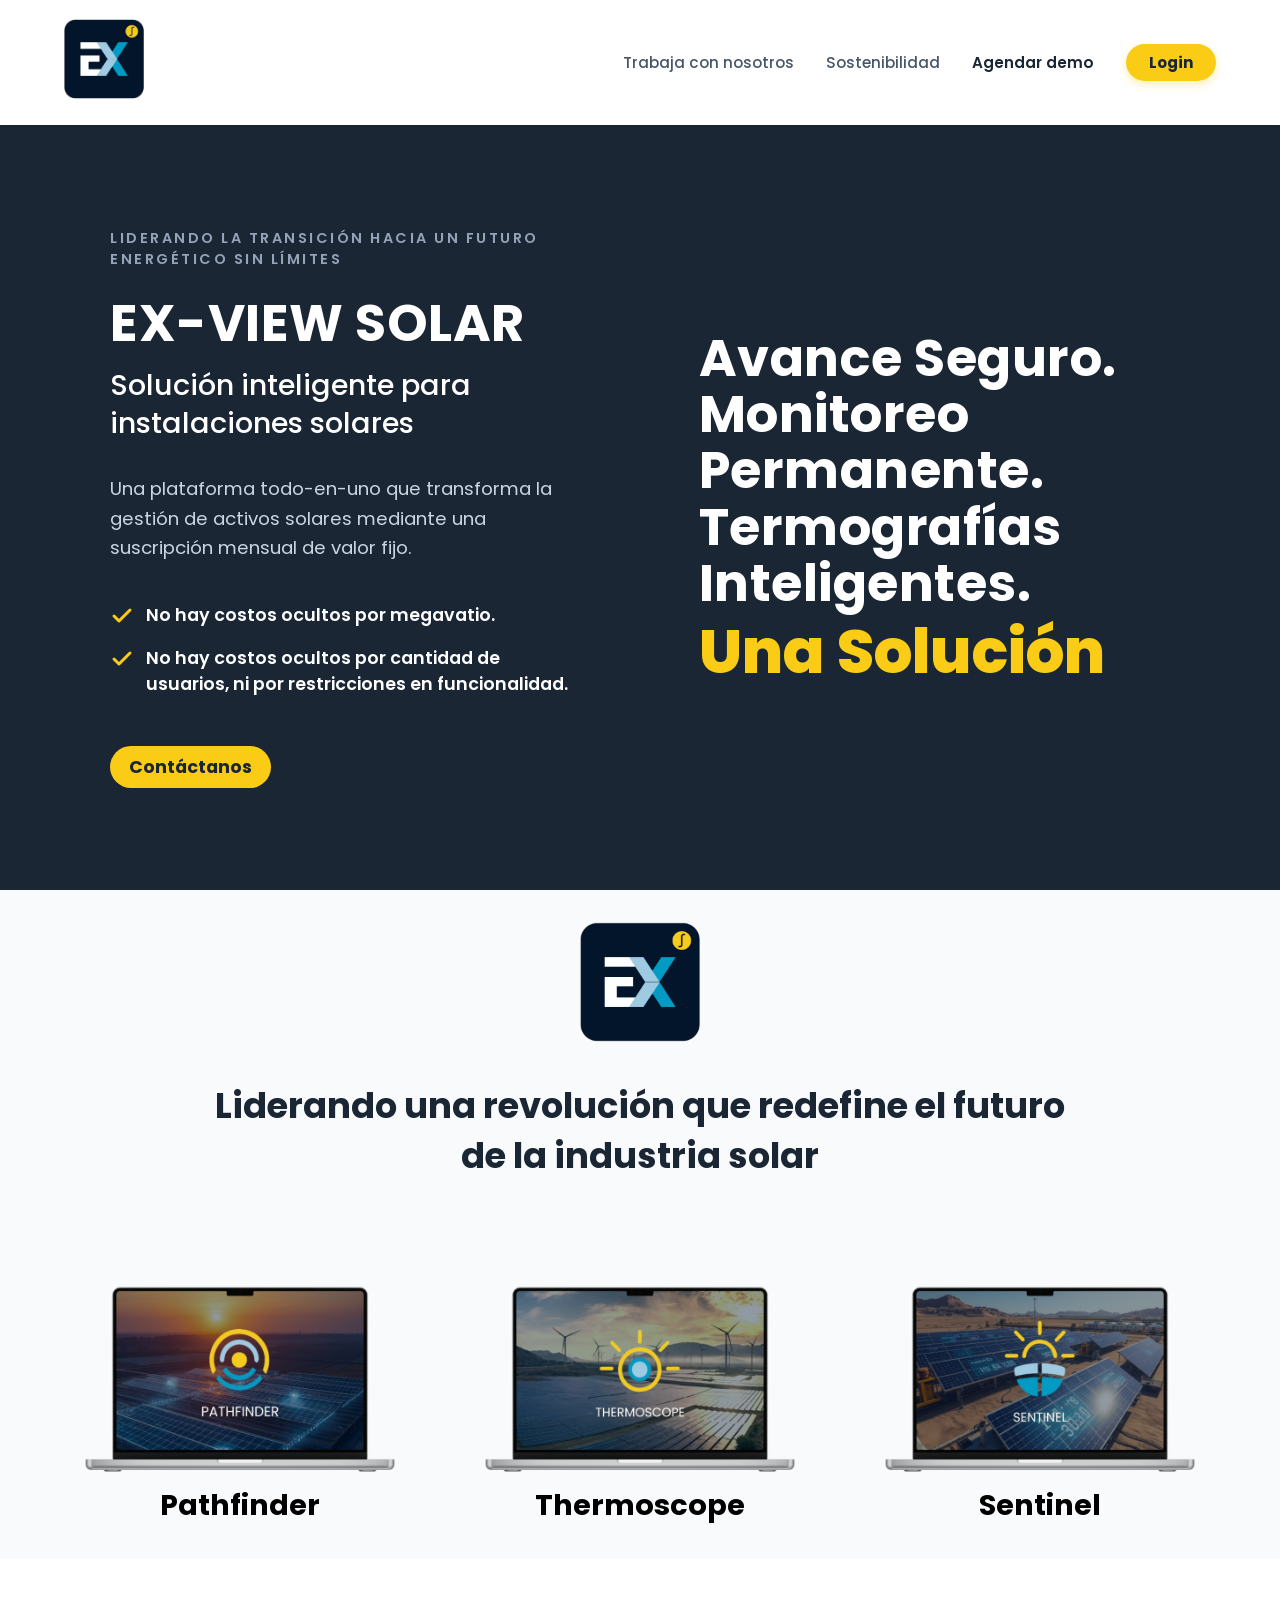
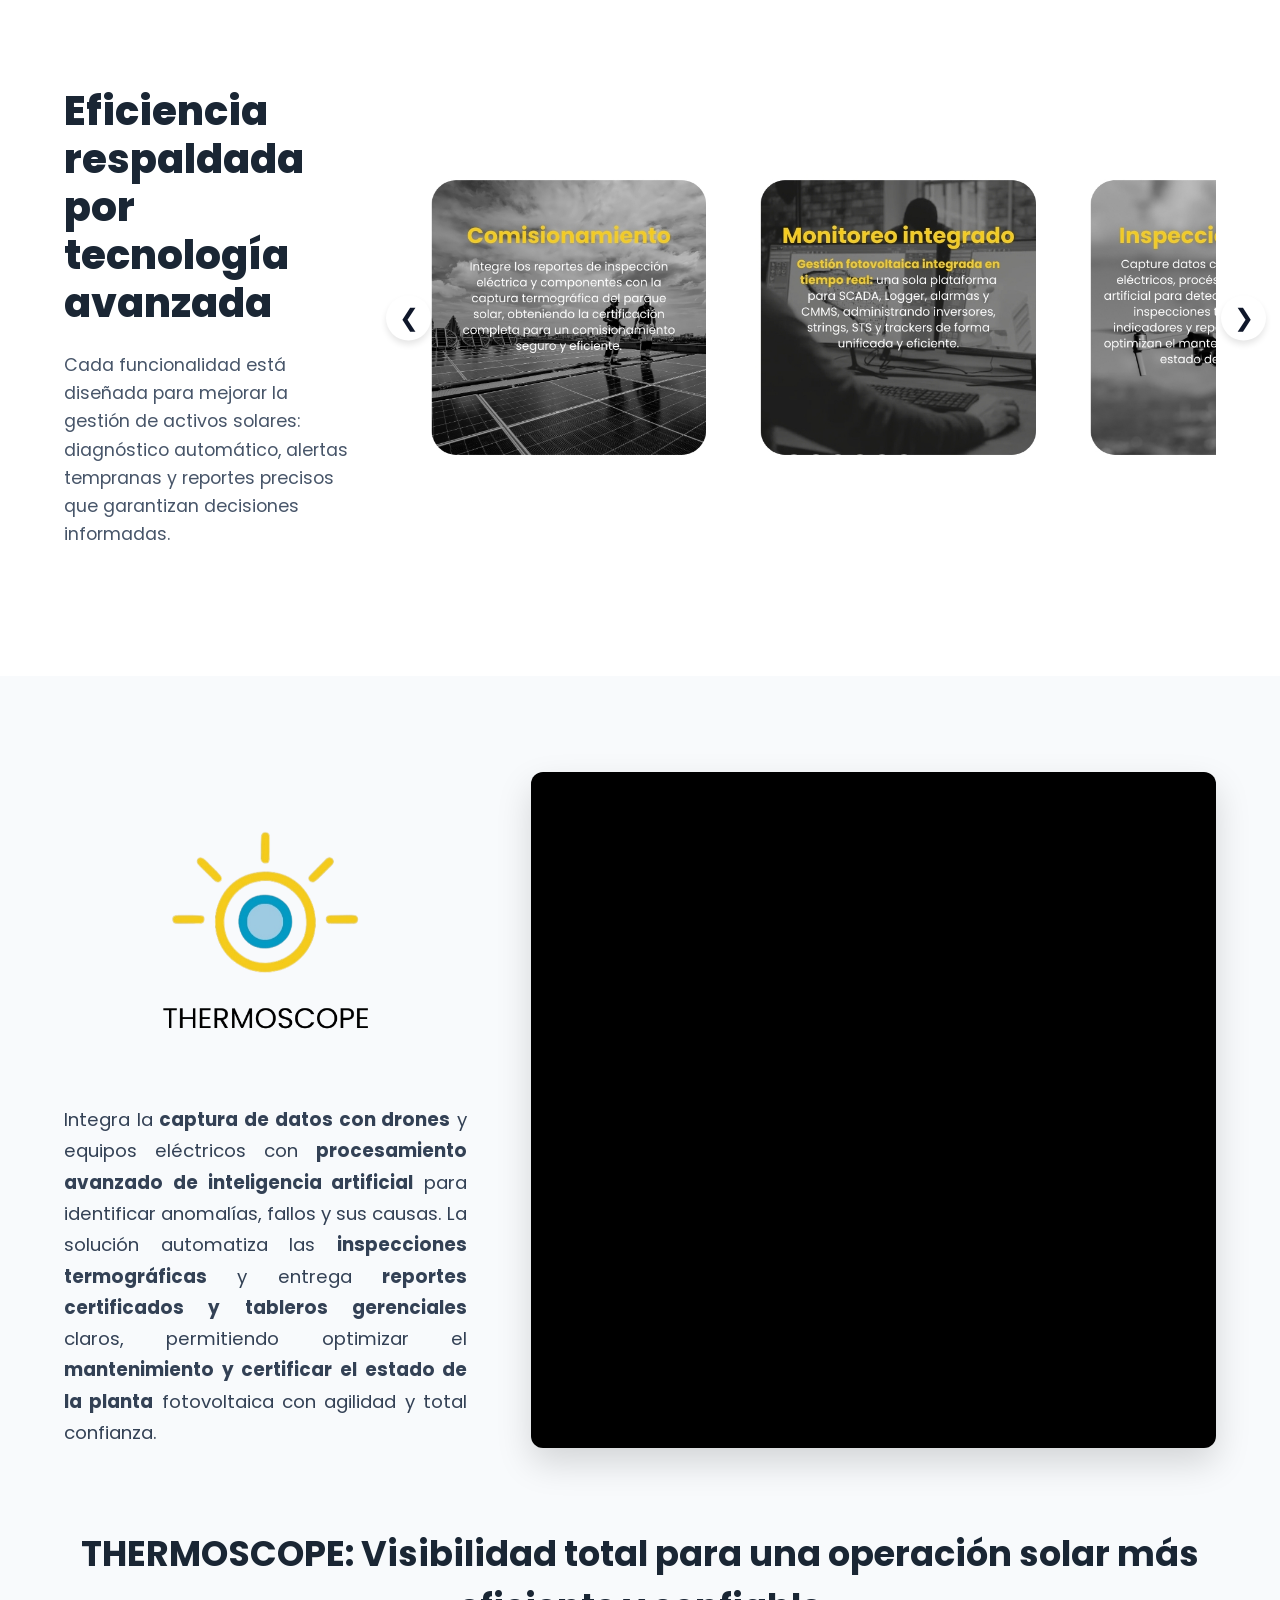
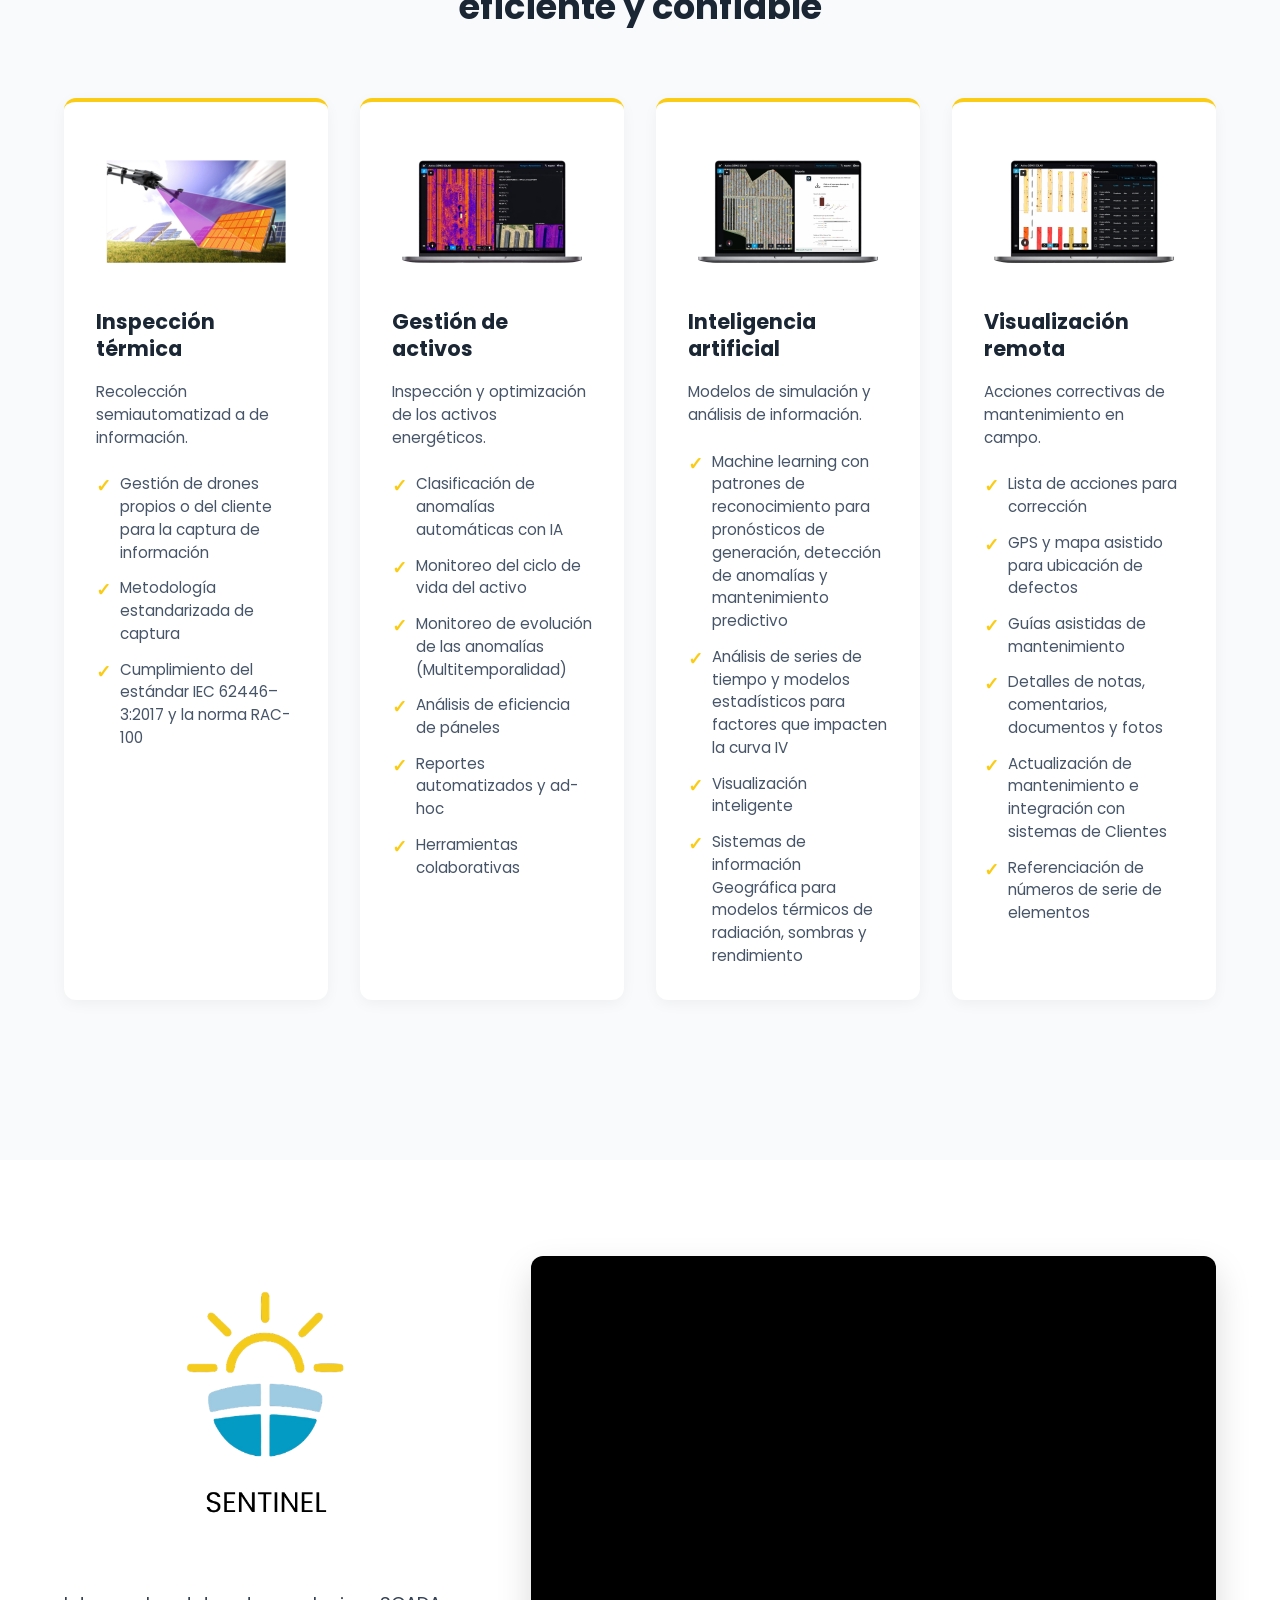
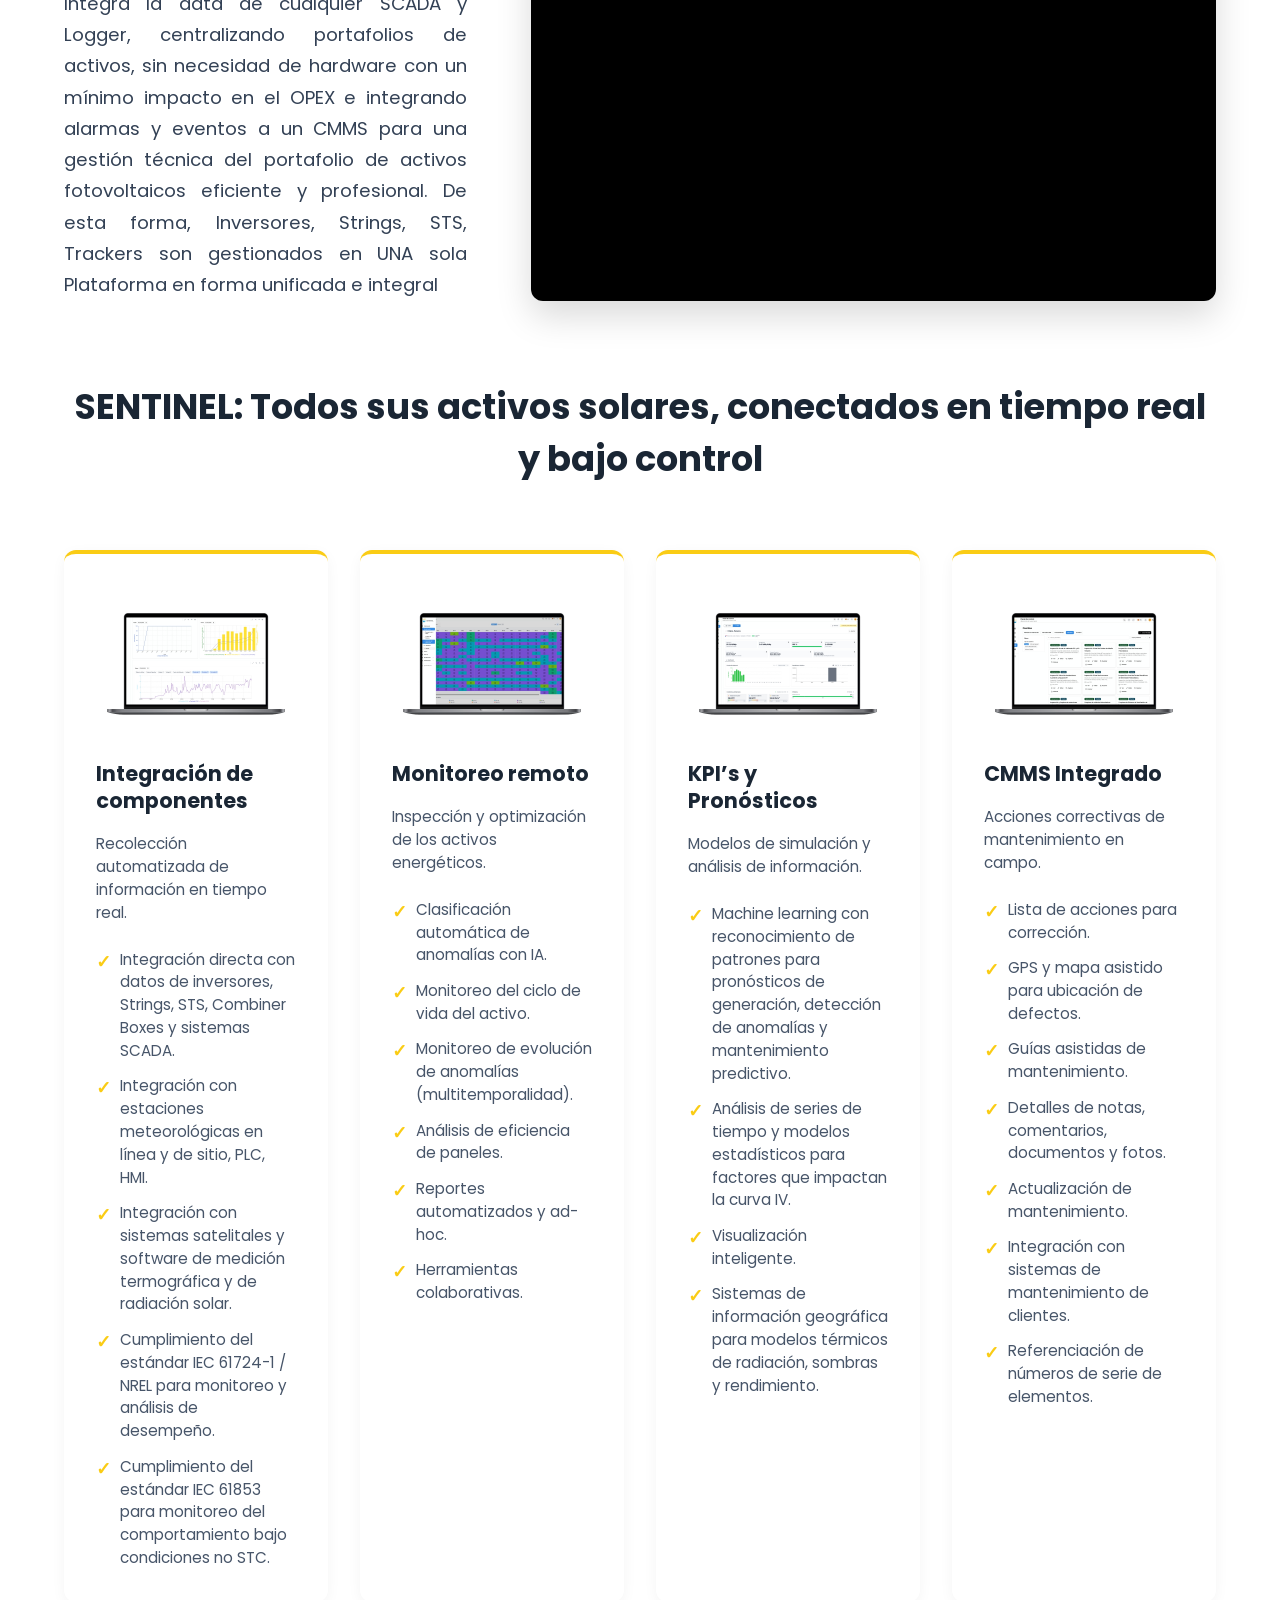
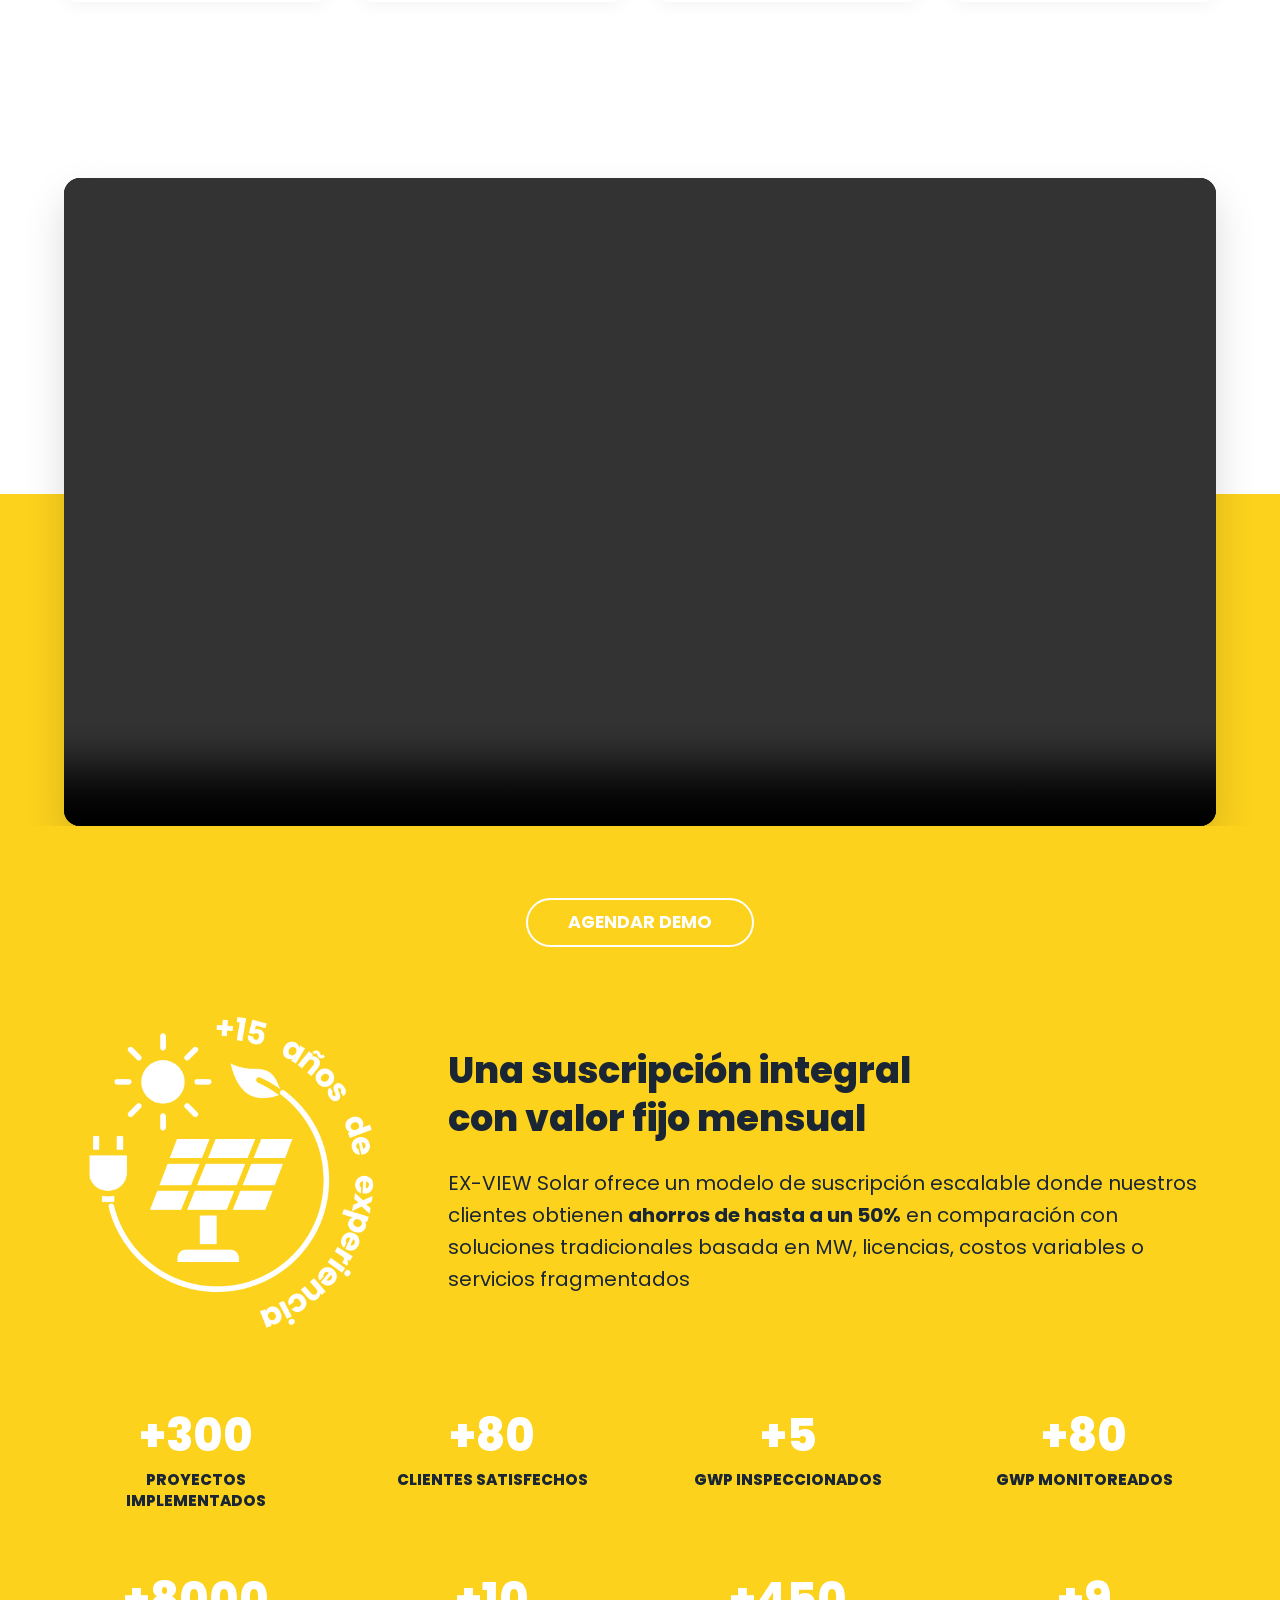
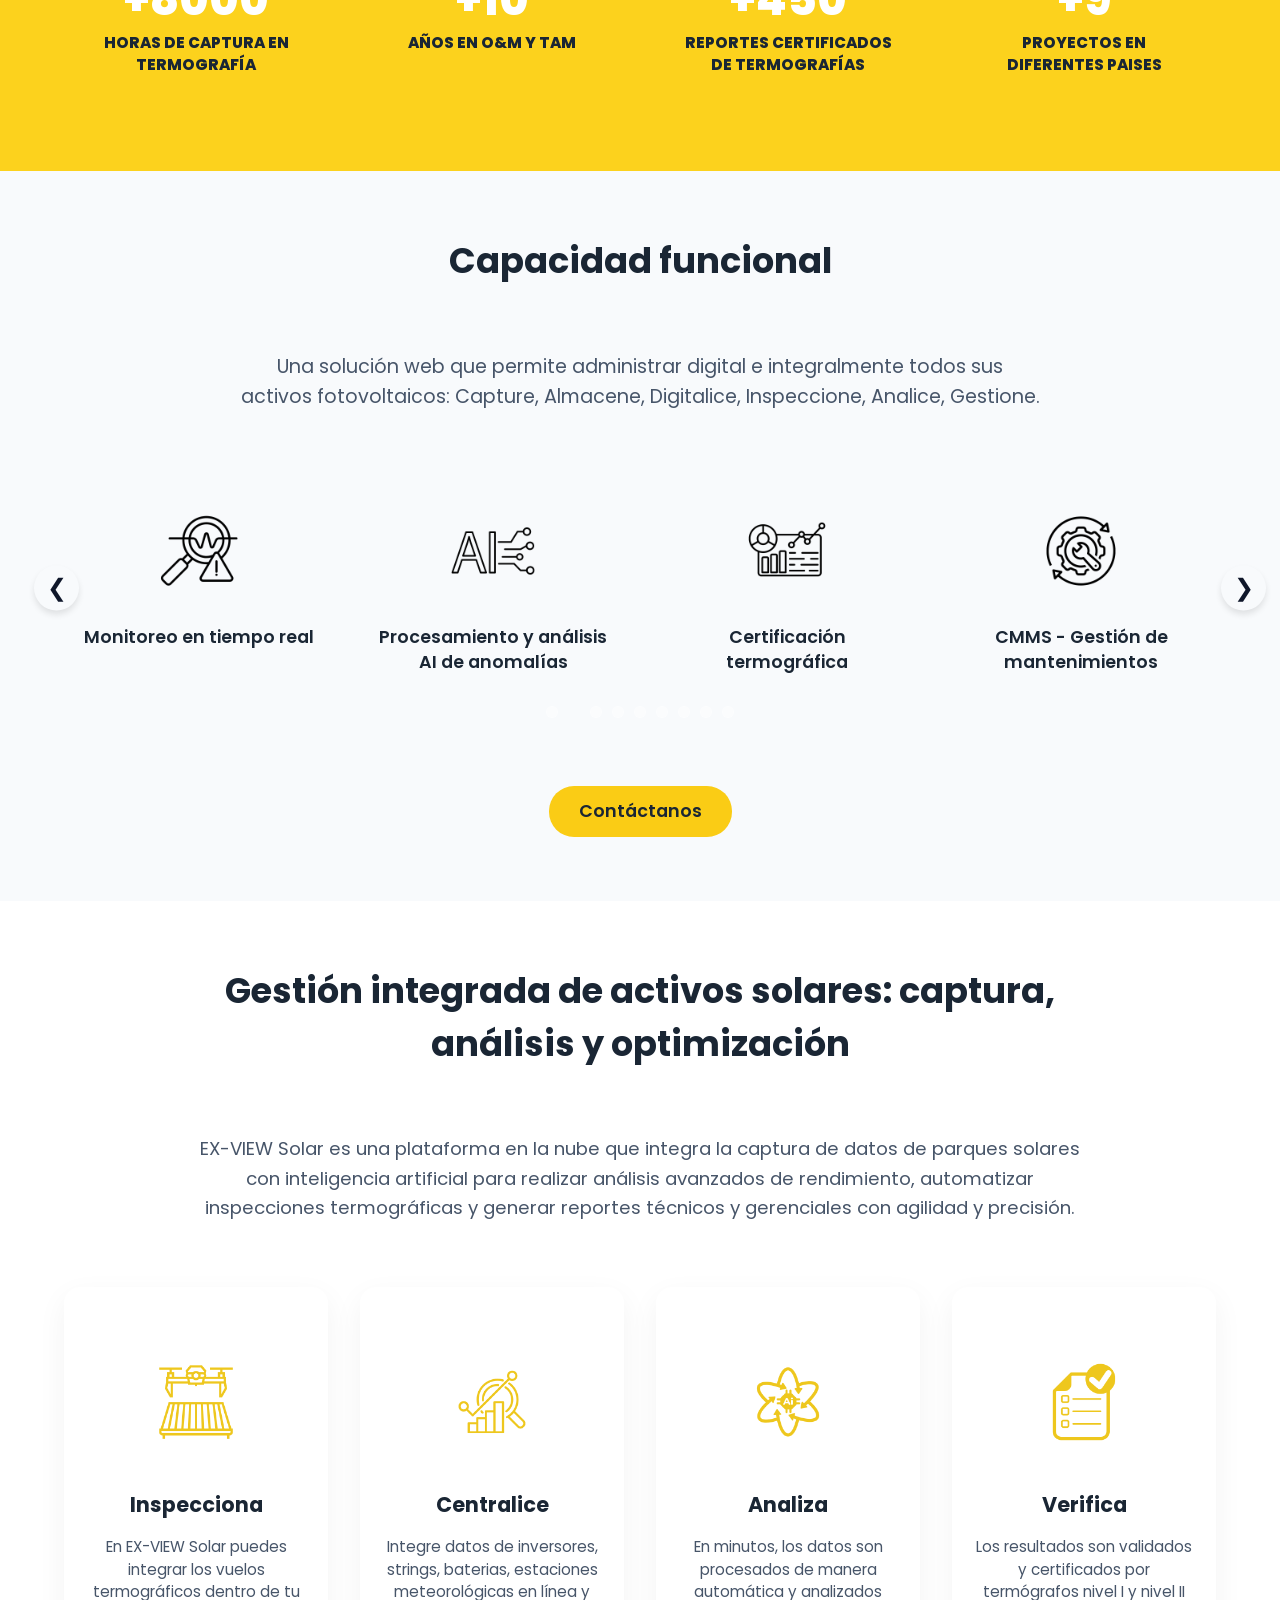
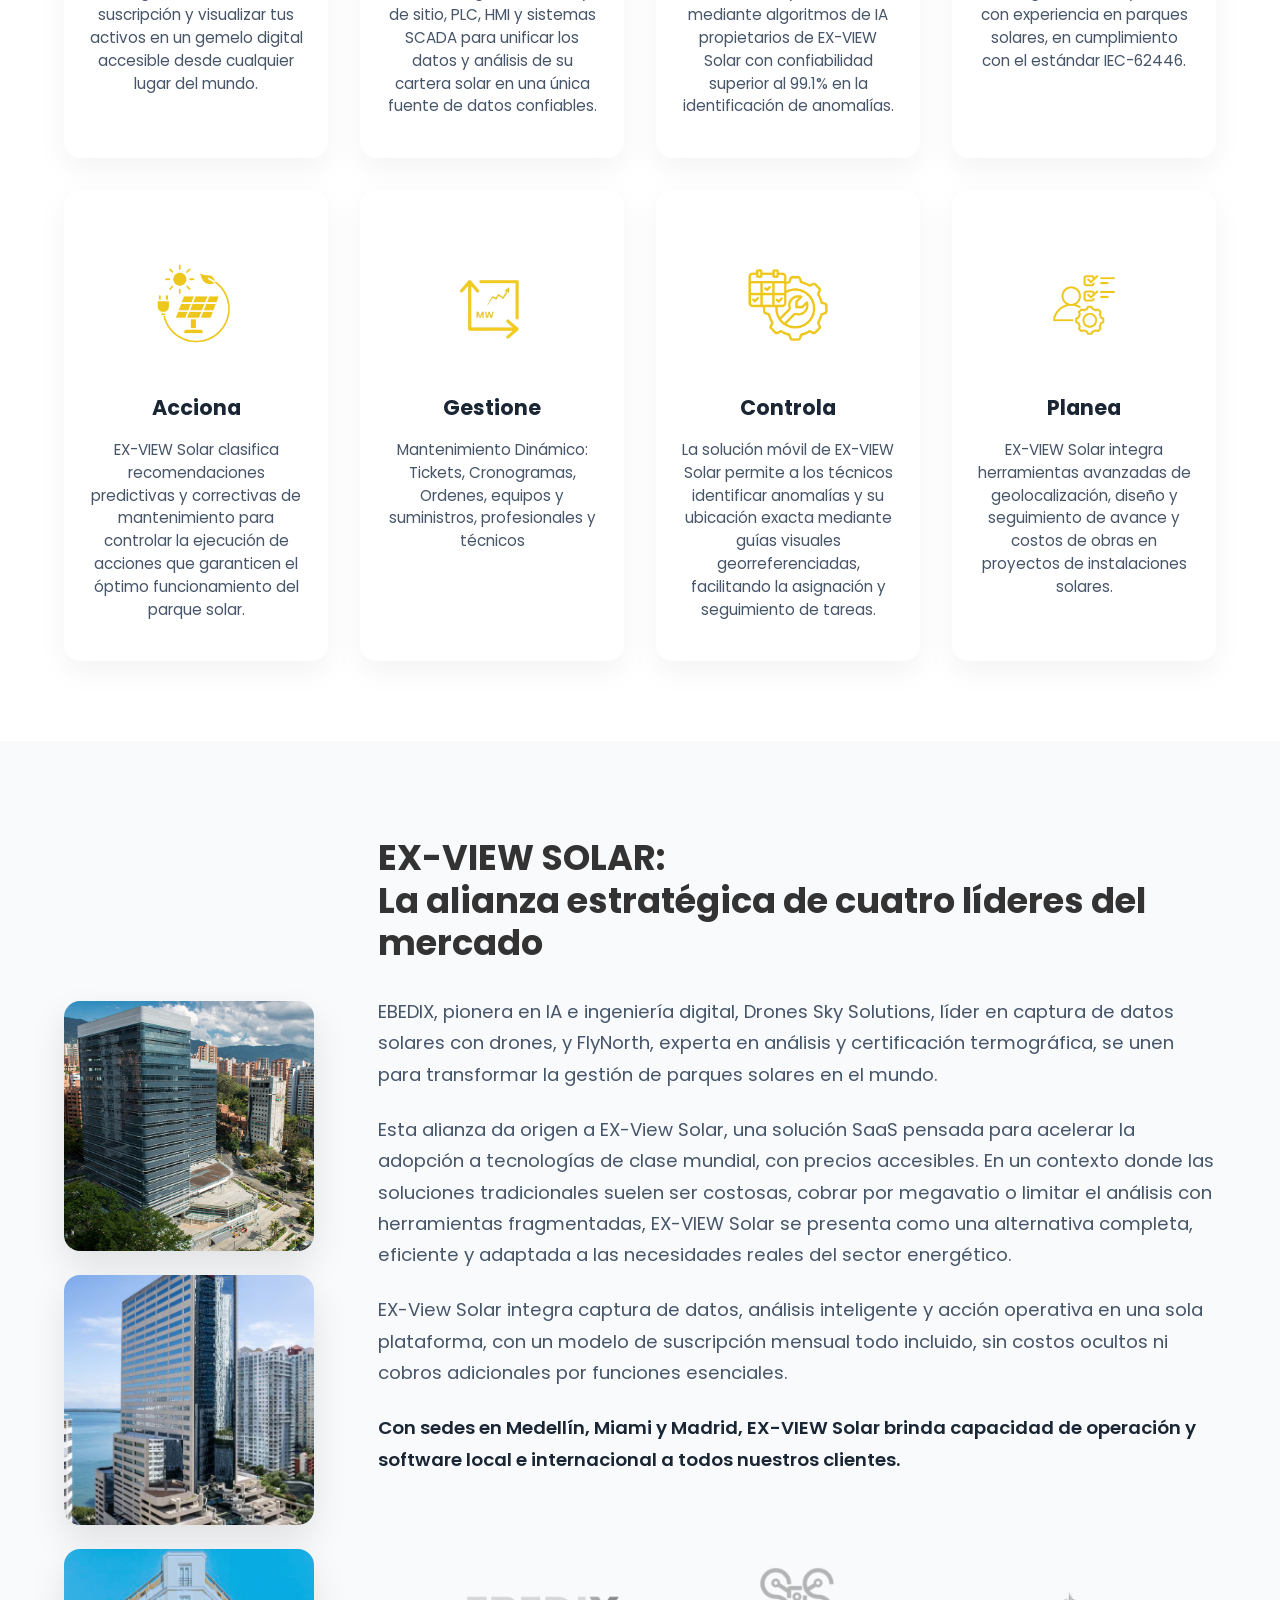
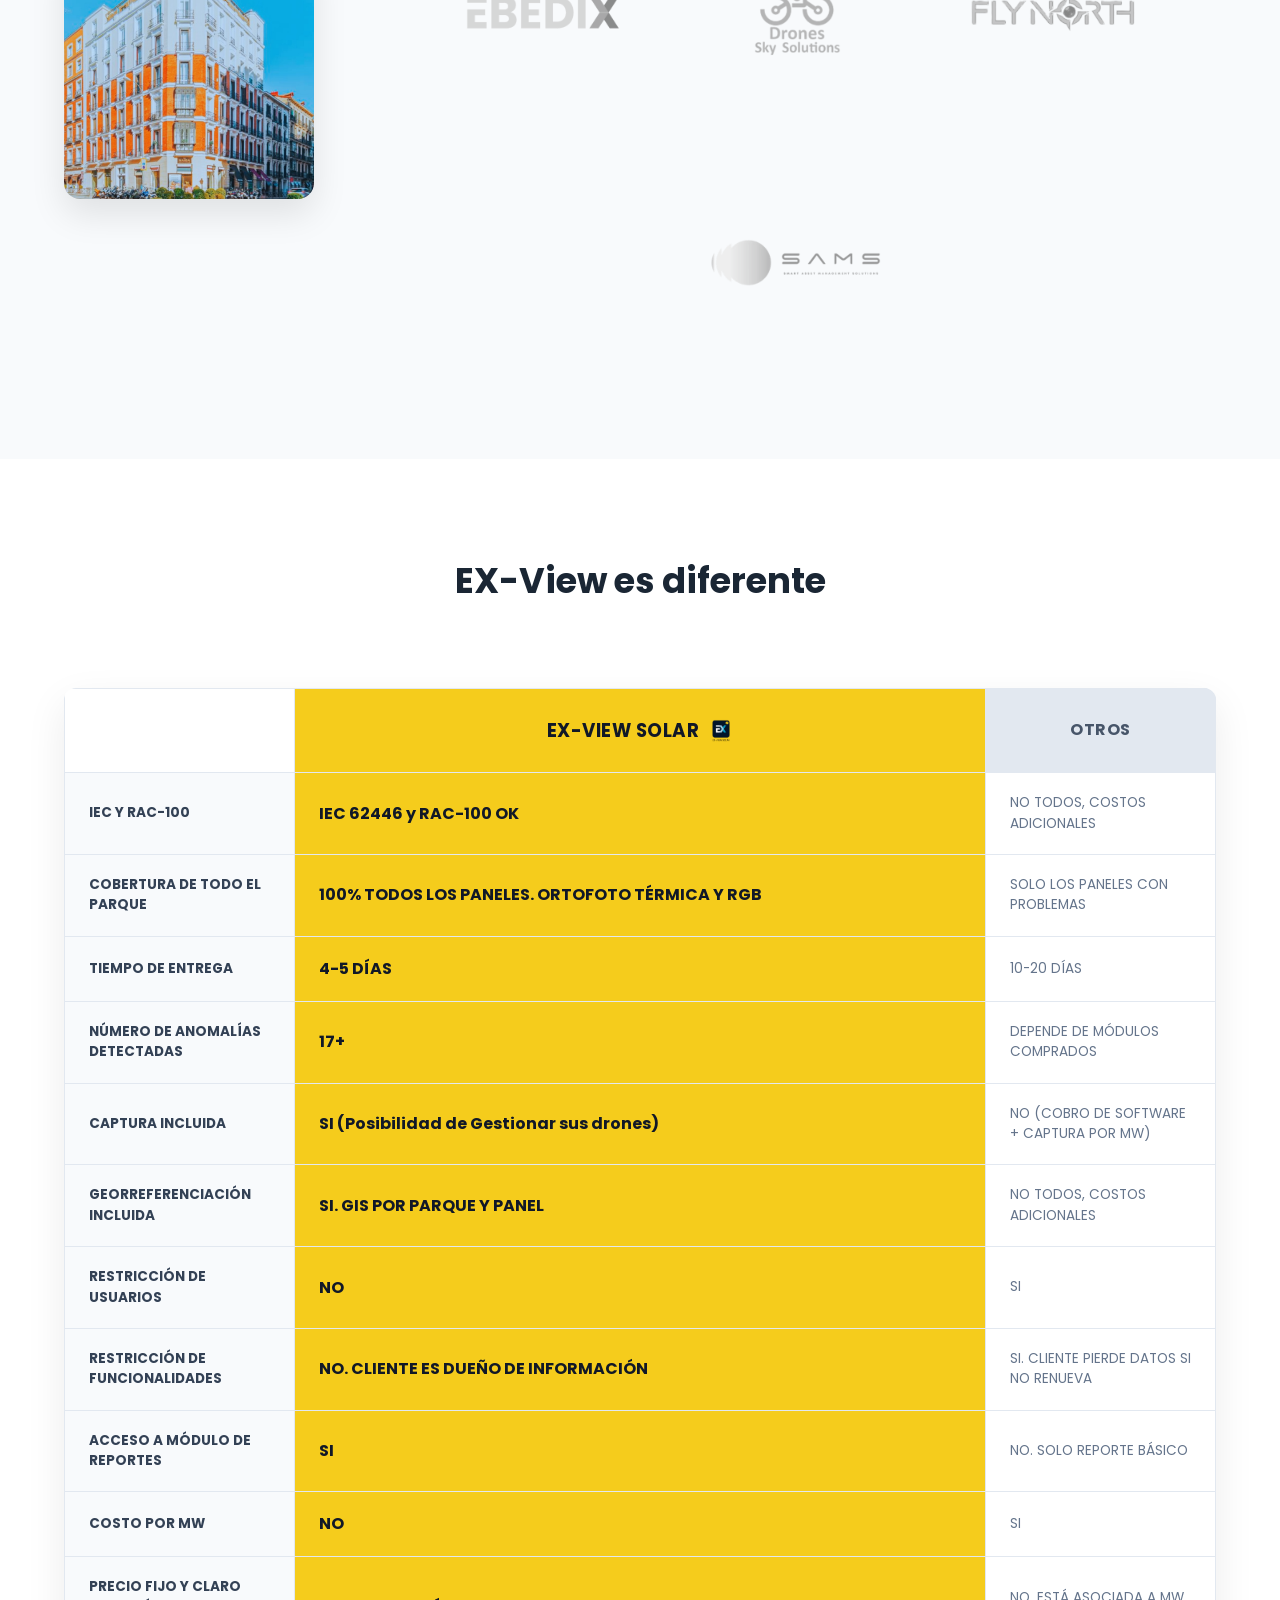
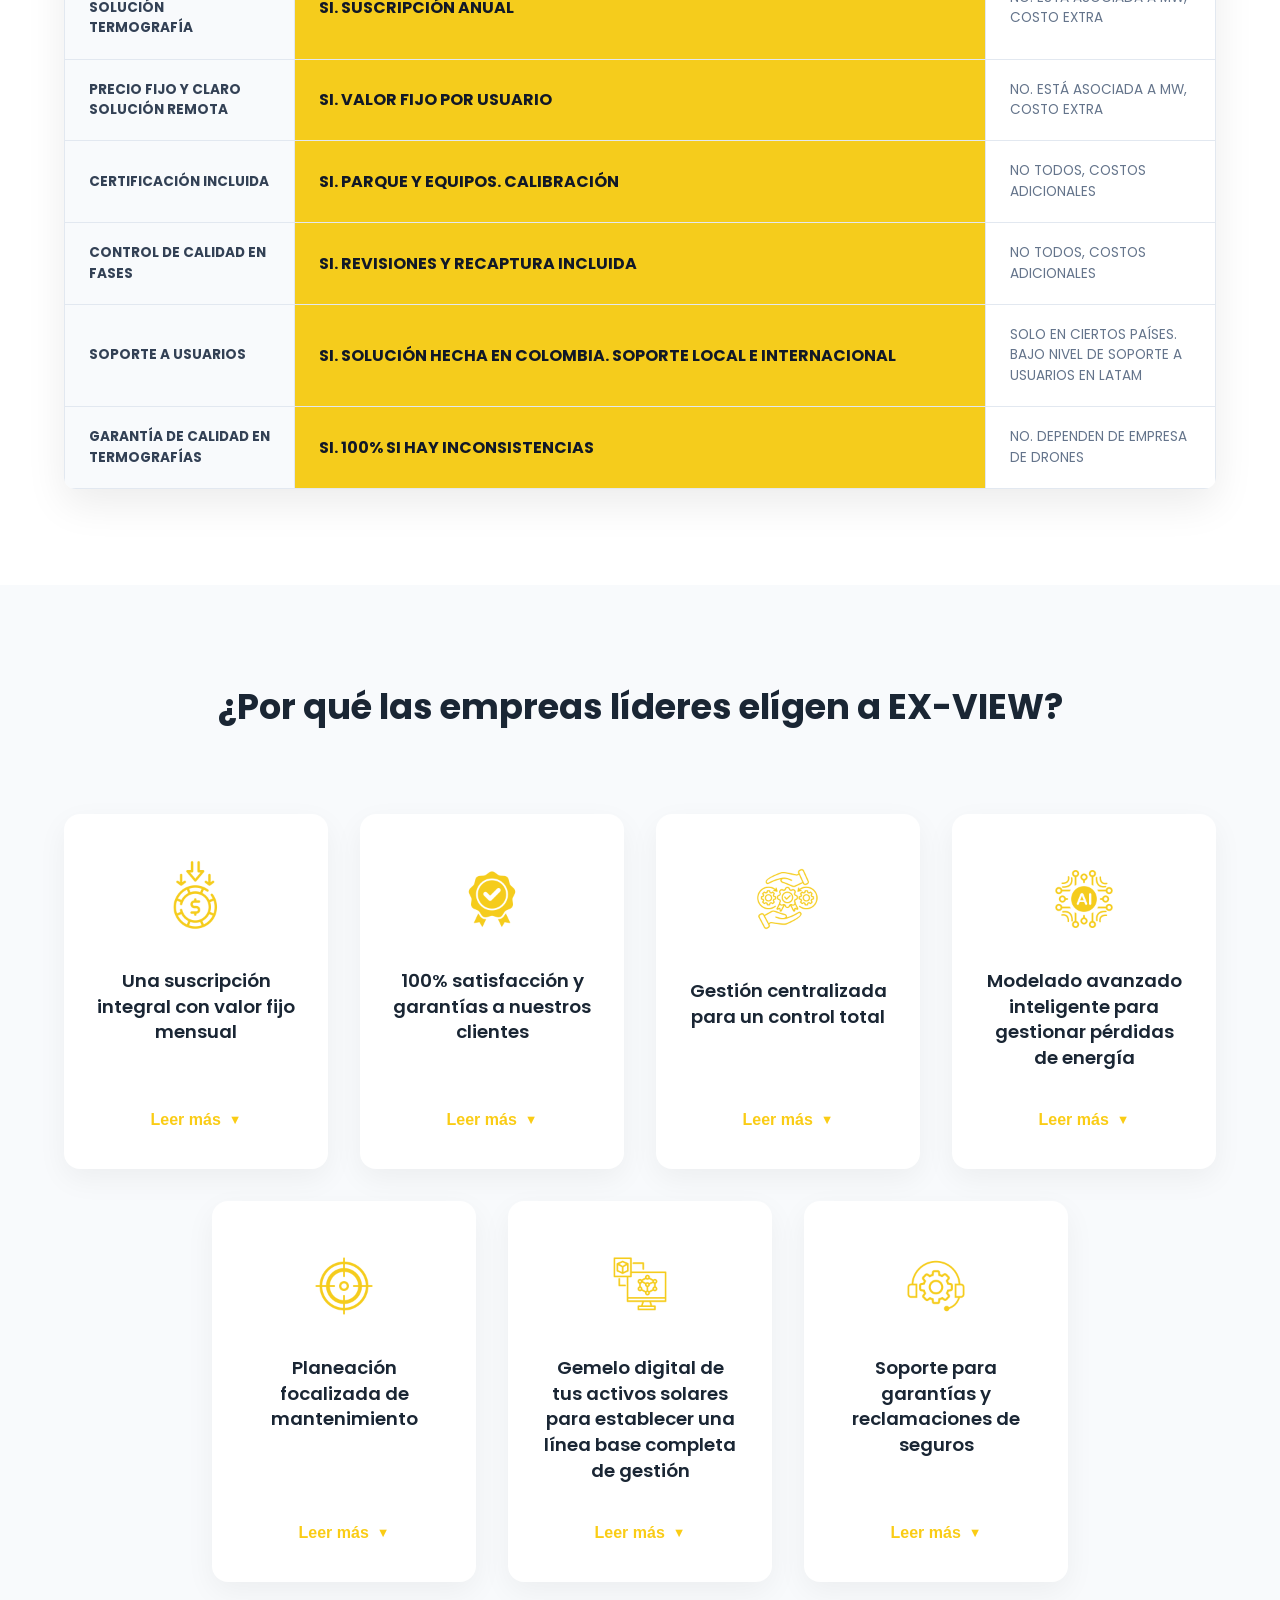
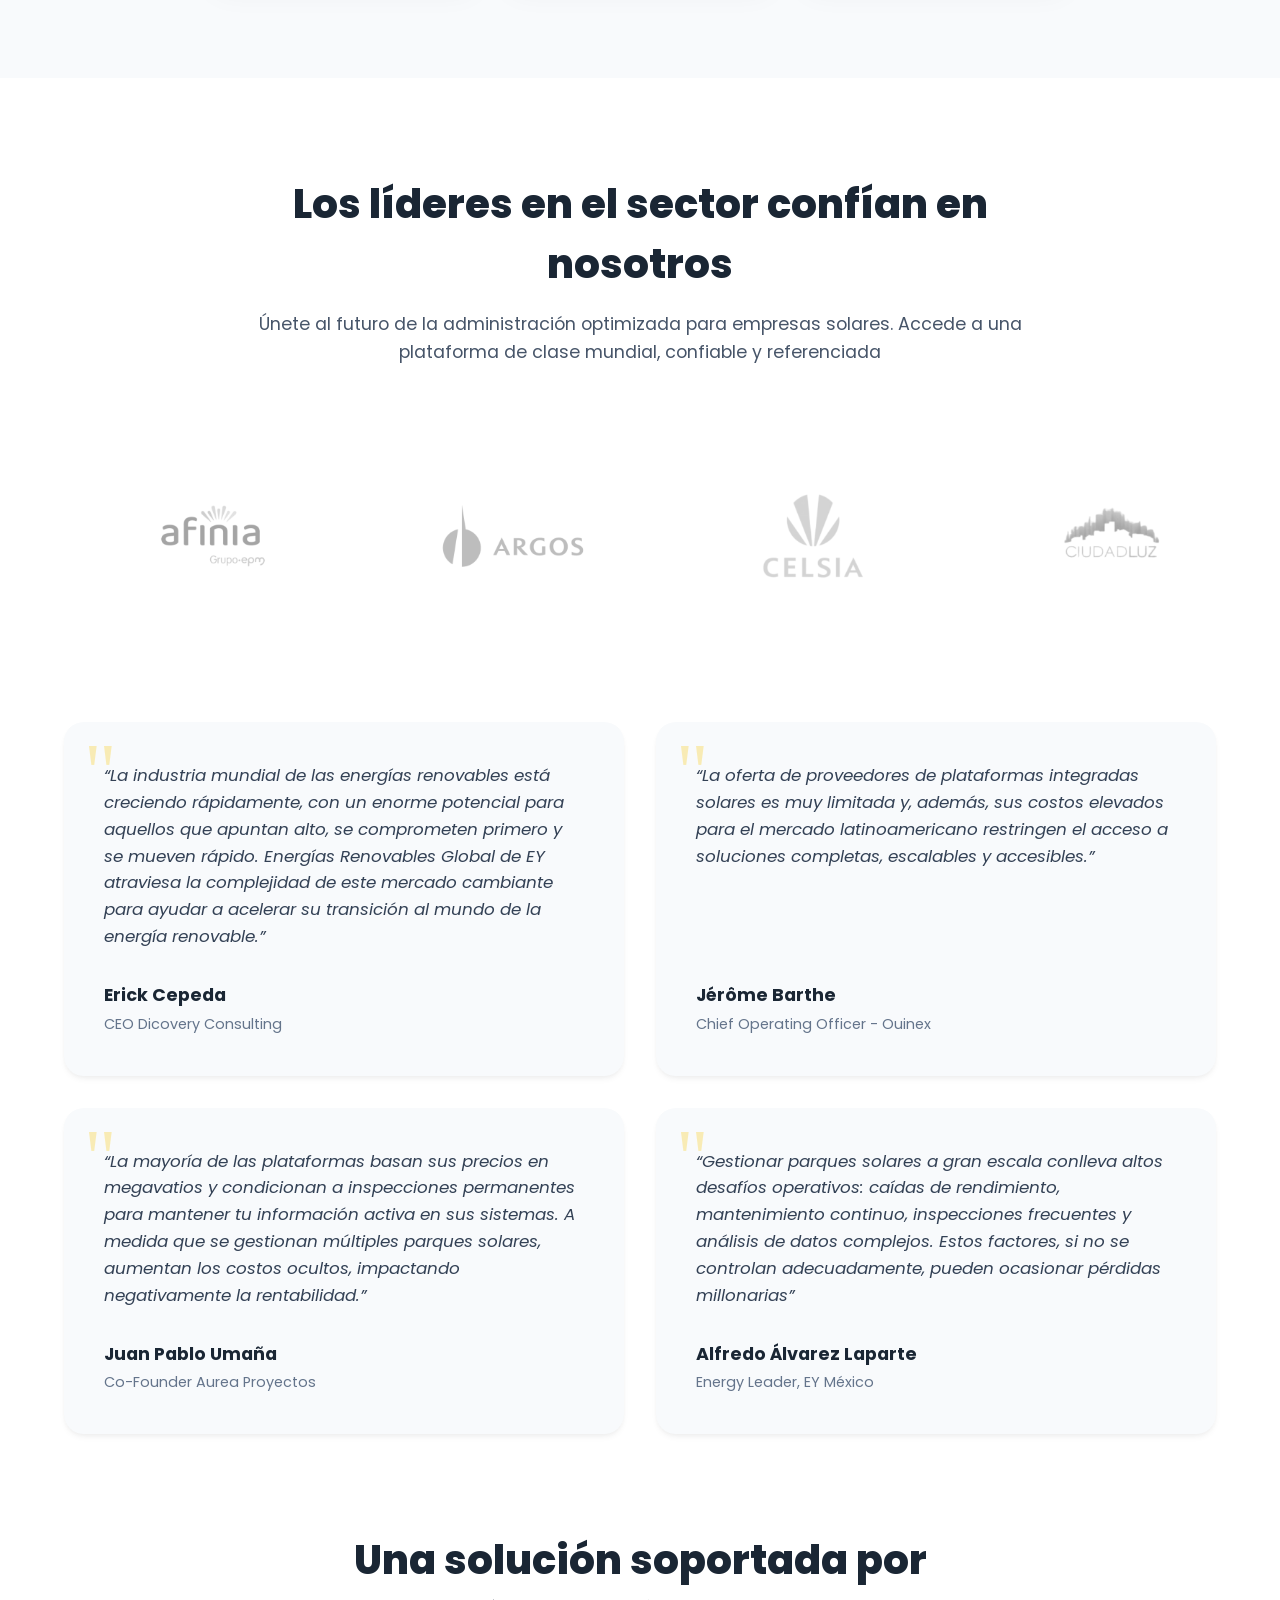
==== commit f0a9d6ea: "feat: Add new dedicated pages for Sentinel, Pathfinder, Thermoscope, Sustainability, and Careers, al" ====
--- a/index.html
+++ b/index.html
@@ -5,8 +5,8 @@
     <meta charset="UTF-8">
     <meta name="viewport" content="width=device-width, initial-scale=1.0">
     <title>Ex-view Solar</title>
-    <link rel="stylesheet" href="styles.css?v=18">
-    <script src="script.js?v=8" defer></script>
+    <link rel="stylesheet" href="styles.css?v=19">
+    <script src="script.js?v=9" defer></script>
     <link href="https://fonts.googleapis.com/css2?family=Poppins:wght@300;400;500;600;700;800&display=swap"
         rel="stylesheet">
 </head>
@@ -18,11 +18,11 @@
         </div>
         <nav>
             <ul>
-                <li><a href="https://ex-view.com/empleos/" target="_blank">Trabaja con nosotros</a></li>
-                <li><a href="https://ex-view.com/empleos/" target="_blank">Sostenibilidad</a></li>
+                <li><a href="trabaja-con-nosotros.html">Trabaja con nosotros</a></li>
+                <li><a href="sostenibilidad.html">Sostenibilidad</a></li>
                 <li><a href="https://outlook.office.com/bookwithme/user/ec80f24293d140fbab57c93c420489b5%40ex-view.com/meetingtype/DexZnxR1p0GSkdsBgtetCQ2?anonymous&ismsaljsauthenabled"
                         class="btn-demo" target="_blank">Agendar demo</a></li>
-                <li><a href="https://d48p9darmym8b.cloudfront.net" target="_blank">Login</a></li>
+                <li><a href="https://d48p9darmym8b.cloudfront.net" class="btn-nav-login" target="_blank">Login</a></li>
             </ul>
         </nav>
     </header>
@@ -64,56 +64,51 @@
                         </li>
                     </ul>
 
-                    <a href="https://api.whatsapp.com/send/?phone=573022234303&text&type=phone_number&app_absent=0"
+                    <a href="https://outlook.office.com/bookwithme/user/ec80f24293d140fbab57c93c420489b5%40ex-view.com/meetingtype/DexZnxR1p0GSkdsBgtetCQ2?anonymous&ismsaljsauthenabled"
                         class="btn-primary" target="_blank">Contáctanos</a>
                 </div>
 
-                <!-- Columna Derecha: Espacio para mostrar el video de fondo -->
+                <!-- Columna Derecha: Texto añadido -->
                 <div class="hero-column right">
-                    <!-- Esta columna está vacía para permitir que el video de fondo se vea claramente, manteniendo la distribución equitativa (mismo tamaño) -->
+                    <p class="hero-right-line">Avance Seguro.</p>
+                    <p class="hero-right-line">Monitoreo Permanente.</p>
+                    <p class="hero-right-line">Termografías Inteligentes.</p>
+                    <p class="hero-right-highlight">Una Solución</p>
                 </div>
             </div>
         </section>
 
-        <section id="servicios" class="services-section">
-            <div class="services-layout">
-                <!-- Columna Izquierda: Lista de servicios (scrollable) -->
-                <div class="services-list">
-                    <!-- Servicio 1 -->
-                    <div class="service-item">
-                        <img src="media/pathfinder.jpg" alt="Pathfinder" class="service-img">
-                        <div class="service-content">
-                            <h3>Topografía Digital y Seguimiento de Avance de Obra fotovoltaica</h3>
-                            <!-- <button class="btn-yellow btn-small" onclick="openModal('modal-pathfinder')">Ver
-                                más</button> -->
-                        </div>
-                    </div>
-                    <!-- Servicio 2 -->
-                    <div class="service-item">
-                        <img src="media/thermoscope.png" alt="Thermoscope" class="service-img">
-                        <div class="service-content">
-                            <h3>Captura, Digitalización y Termografía de la Instalación fotovoltaica</h3>
-                            <button class="btn-yellow btn-small" onclick="openModal('modal-thermoscope')">Ver
-                                más</button>
-                        </div>
-                    </div>
-                    <!-- Servicio 3 -->
-                    <div class="service-item">
-                        <img src="media/sentinel.png" alt="Sentinel" class="service-img">
-                        <div class="service-content">
-                            <h3>Monitoreo en Tiempo Real del Estado de la Instalación fotovoltaica</h3>
-                            <button class="btn-yellow btn-small" onclick="openModal('modal-sentinel')">Ver más</button>
-                        </div>
-                    </div>
-                </div>
-
-                <!-- Columna Derecha: Sticky con Logo y texto -->
-                <div class="services-sidebar">
-                    <div class="sidebar-content">
-                        <img src="media/logo-nav.png" alt="Ex-view Logo" class="sidebar-logo">
-                        <p>Liderando una revolución que redefine el futuro de la industria solar</p>
-                    </div>
-                </div>
+        <!-- Servicios -->
+        <section id="servicios" class="new-services-section">
+            <div class="ns-header">
+                <img src="media/logo-nav.png" alt="Ex-View Logo" class="ns-logo">
+                <h2 class="ns-title">Liderando una revolución que redefine el futuro de la industria solar</h2>
+            </div>
+
+            <div class="ns-grid">
+                <!-- Servicio 1 -->
+                <a href="pathfinder.html" class="ns-card" target="_blank">
+                    <div class="ns-img-wrapper">
+                        <img src="media/pcpathfinder.png" alt="Pathfinder" class="ns-img">
+                    </div>
+                    <span class="ns-card-title">Pathfinder</span>
+                </a>
+
+                <!-- Servicio 2 -->
+                <a href="thermoscope.html" class="ns-card" target="_blank">
+                    <div class="ns-img-wrapper">
+                        <img src="media/pcthermoscope.png" alt="Thermoscope" class="ns-img">
+                    </div>
+                    <span class="ns-card-title">Thermoscope</span>
+                </a>
+
+                <!-- Servicio 3 -->
+                <a href="sentinel.html" class="ns-card" target="_blank">
+                    <div class="ns-img-wrapper">
+                        <img src="media/pcsentinel.png" alt="Sentinel" class="ns-img">
+                    </div>
+                    <span class="ns-card-title">Sentinel</span>
+                </a>
             </div>
         </section>
 
@@ -122,52 +117,33 @@
             <div class="tech-container">
                 <!-- Columna Izquierda (25% en desktop) -->
                 <div class="tech-text">
-                    <h2>Eficiencia Respaldada por Tecnología Avanzada</h2>
+                    <h2 class="tech-title">Eficiencia respaldada por tecnología avanzada</h2>
                     <p>Cada funcionalidad está diseñada para mejorar la gestión de activos solares: diagnóstico
                         automático, alertas tempranas y reportes precisos que garantizan decisiones informadas.</p>
                 </div>
 
                 <!-- Columna Derecha (75% en desktop) - Carrusel -->
                 <div class="tech-carousel-wrapper">
-                    <!-- Nuevo wrapper interno para ocultar el scroll de las imágenes sin recortar los botones flotantes -->
+                    <!-- Nuevo wrapper interno para ocultar el scroll de las imágenes -->
                     <div class="carousel-viewport">
                         <div class="carousel-container" id="tech-carousel">
                             <div class="carousel-track">
-                                <!-- Las imágenes se pueden agregar o cambiar aquí -->
-                                <div class="carousel-slide">
-                                    <img src="media/2-carousel.jpg" alt="Tecnología 2">
-                                </div>
-                                <div class="carousel-slide">
-                                    <img src="media/3-carousel.jpg" alt="Tecnología 3">
-                                </div>
-                                <div class="carousel-slide">
-                                    <img src="media/4-carousel.jpg" alt="Tecnología 4">
-                                </div>
-                                <div class="carousel-slide">
-                                    <img src="media/5-carousel.jpg" alt="Tecnología 5">
-                                </div>
-                                <div class="carousel-slide">
-                                    <img src="media/6-carousel.jpg" alt="Tecnología 6">
-                                </div>
-                                <div class="carousel-slide">
-                                    <img src="media/7-carousel.jpg" alt="Tecnología 6">
-                                </div>
-                                <div class="carousel-slide">
-                                    <img src="media/8-carousel.jpg" alt="Tecnología 6">
-                                </div>
-                                <div class="carousel-slide">
-                                    <img src="media/9-carousel.jpg" alt="Tecnología 6">
-                                </div>
-                                <div class="carousel-slide">
-                                    <img src="media/10-carousel.jpg" alt="Tecnología 6">
-                                </div>
+                                <div class="carousel-slide"><img src="media/2-carousel.jpg" alt="Tecnología 2"></div>
+                                <div class="carousel-slide"><img src="media/3-carousel.jpg" alt="Tecnología 3"></div>
+                                <div class="carousel-slide"><img src="media/4-carousel.jpg" alt="Tecnología 4"></div>
+                                <div class="carousel-slide"><img src="media/5-carousel.jpg" alt="Tecnología 5"></div>
+                                <div class="carousel-slide"><img src="media/6-carousel.jpg" alt="Tecnología 6"></div>
+                                <div class="carousel-slide"><img src="media/7-carousel.jpg" alt="Tecnología 7"></div>
+                                <div class="carousel-slide"><img src="media/8-carousel.jpg" alt="Tecnología 8"></div>
+                                <div class="carousel-slide"><img src="media/9-carousel.jpg" alt="Tecnología 9"></div>
+                                <div class="carousel-slide"><img src="media/10-carousel.jpg" alt="Tecnología 10"></div>
                             </div>
                         </div>
                     </div>
                     <!-- Controles del carrusel -->
-                    <button class="carousel-btn prev-btn" id="carousel-prev" aria-label="Anterior">&#10094;</button>
-                    <button class="carousel-btn next-btn" id="carousel-next" aria-label="Siguiente">&#10095;</button>
-                    <div class="carousel-indicators" id="carousel-indicators"></div>
+                    <button class="carousel-btn prev-btn" aria-label="Anterior">&#10094;</button>
+                    <button class="carousel-btn next-btn" aria-label="Siguiente">&#10095;</button>
+                    <div class="carousel-indicators"></div>
                 </div>
             </div>
         </section>
@@ -206,7 +182,9 @@
                 </div>
 
                 <!-- Zona inferior: Funcionalidades (4 columnas) -->
-                <h3 class="features-title">Thermoscope funcionalidades</h3>
+                <h3 class="features-title">THERMOSCOPE: Visibilidad total para una operación solar más eficiente y
+                    confiable
+                </h3>
                 <div class="product-features">
                     <!-- Feature 1 -->
                     <div class="feature-card">
@@ -268,8 +246,10 @@
                     </div>
                 </div>
             </div>
-
-            <!-- Segunda Parte: Sentinel -->
+        </section>
+
+        <!-- Segunda Parte: Sentinel -->
+        <section class="product-detail-section sentinel-section">
             <div class="product-block">
                 <!-- Zona superior: Imagen/Texto y Video -->
                 <div class="product-intro">
@@ -292,7 +272,8 @@
                 </div>
 
                 <!-- Zona inferior: Funcionalidades (4 columnas) -->
-                <h3 class="features-title">Sentinel funcionalidades</h3>
+                <h3 class="features-title">SENTINEL: Todos sus activos solares, conectados en tiempo real y bajo control
+                </h3>
                 <div class="product-features">
                     <!-- Feature 1 -->
                     <div class="feature-card">
@@ -498,7 +479,7 @@
 
             <!-- Botón de Contacto -->
             <div style="text-align: center; margin-top: 3rem;">
-                <a href="https://api.whatsapp.com/send/?phone=573022234303&text&type=phone_number&app_absent=0"
+                <a href="https://outlook.office.com/bookwithme/user/ec80f24293d140fbab57c93c420489b5%40ex-view.com/meetingtype/DexZnxR1p0GSkdsBgtetCQ2?anonymous&ismsaljsauthenabled"
                     class="btn-yellow" target="_blank"
                     style="display: inline-block; padding: 12px 30px; font-size: 1.1rem; border-radius: 25px; text-decoration: none; font-weight: 600;">Contáctanos</a>
             </div>
@@ -506,7 +487,7 @@
 
         <!-- Gestión Integrada Section -->
         <section id="gestion-integrada" class="gestion-section"
-            style="background-color: #f8fafc; padding: 1rem 5% 5rem;">
+            style="background-color: #f8fafc; padding: 4rem 5% 5rem;">
             <div class="gestion-header" style="text-align: center; max-width: 900px; margin: 0 auto 4rem auto;">
                 <h2 class="features-title" style="margin-bottom: 1.5rem;">Gestión integrada de activos solares: captura,
                     análisis y optimización</h2>
@@ -518,13 +499,13 @@
             </div>
             <div class="gestion-grid">
                 <div class="gestion-card">
-                    <img src="media/integrada/inspecciona.png" alt="Inspecciona">
+                    <img src="media/integrada/Inspecciona.png" alt="Inspecciona">
                     <h3>Inspecciona</h3>
                     <p>En EX-VIEW Solar puedes integrar los vuelos termográficos dentro de tu suscripción y visualizar
                         tus activos en un gemelo digital accesible desde cualquier lugar del mundo.</p>
                 </div>
                 <div class="gestion-card">
-                    <img src="media/integrada/centralice.png" alt="Centralice">
+                    <img src="media/integrada/Centralice.png" alt="Centralice">
                     <h3>Centralice</h3>
                     <p>Integre datos de inversores, strings, baterias, estaciones meteorológicas en línea y de sitio,
                         PLC, HMI y sistemas SCADA para unificar los datos y análisis de su cartera solar en una única
@@ -728,109 +709,112 @@
             <div class="eligen-header">
                 <h2 class="features-title">¿Por qué las empreas líderes elígen a EX-VIEW?</h2>
             </div>
-            <div class="eligen-zigzag">
+            <div class="eligen-grid">
                 <!-- Item 1 -->
-                <div class="zigzag-item">
-                    <div class="zigzag-icon">
+                <div class="eligen-card">
+                    <div class="eligen-icon">
                         <img src="media/eligen/suscripcion.png" alt="Suscripción integral">
                     </div>
-                    <div class="zigzag-text">
-                        <h3>Una suscripción integral con valor fijo mensual</h3>
+                    <h3 class="eligen-card-title">Una suscripción integral con valor fijo mensual</h3>
+                    <div class="eligen-card-content">
                         <p>Ahorra hasta un 50 % en análisis termográficos con nuestra solución solar integral.
-                            Tecnología
-                            avanzada y procesos automatizados integrados en una plataforma única sin importar los MWh
-                            que
-                            gestionen en tus parques solares. Una Suscripción de valor fijo mensual para que planifiques
-                            tus
-                            costos sin sorpresas y enfocarse en una gestión efectiva.</p>
-                    </div>
+                            Tecnología avanzada y procesos automatizados integrados en una plataforma única sin importar
+                            los MWh que gestionen en tus parques solares. Una Suscripción de valor fijo mensual para que
+                            planifiques tus costos sin sorpresas y enfocarse en una gestión efectiva.</p>
+                    </div>
+                    <button class="btn-expandir"><span class="btn-text">Leer más</span> <span
+                            class="arrow">&#9660;</span></button>
                 </div>
                 <!-- Item 2 -->
-                <div class="zigzag-item">
-                    <div class="zigzag-icon">
+                <div class="eligen-card">
+                    <div class="eligen-icon">
                         <img src="media/eligen/garantia.png" alt="Satisfacción y garantías">
                     </div>
-                    <div class="zigzag-text">
-                        <h3>100% satisfacción y garantías a nuestros clientes</h3>
+                    <h3 class="eligen-card-title">100% satisfacción y garantías a nuestros clientes</h3>
+                    <div class="eligen-card-content">
                         <p>En todo lo que hacemos, el cliente es lo primero. Una solución de clase mundial, accesible
-                            para
-                            todos, que entrega análisis de activos fotovoltaicos en tiempo récord y con más del 99 % de
-                            precisión. Con tecnología avanzada y procesos optimizados, te ayudamos a tomar decisiones
-                            rápidas y seguras para maximizar la eficiencia de tu parque solar.</p>
-                    </div>
+                            para todos, que entrega análisis de activos fotovoltaicos en tiempo récord y con más del 99
+                            % de precisión. Con tecnología avanzada y procesos optimizados, te ayudamos a tomar
+                            decisiones rápidas y seguras para maximizar la eficiencia de tu parque solar.</p>
+                    </div>
+                    <button class="btn-expandir"><span class="btn-text">Leer más</span> <span
+                            class="arrow">&#9660;</span></button>
                 </div>
                 <!-- Item 3 -->
-                <div class="zigzag-item">
-                    <div class="zigzag-icon">
+                <div class="eligen-card">
+                    <div class="eligen-icon">
                         <img src="media/eligen/gestion.png" alt="Gestión centralizada">
                     </div>
-                    <div class="zigzag-text">
-                        <h3>Gestión centralizada para un control total</h3>
+                    <h3 class="eligen-card-title">Gestión centralizada para un control total</h3>
+                    <div class="eligen-card-content">
                         <p>Con nuestra plataforma integrada de captura, monitoreo en tiempo real y procesamiento
                             inteligente, gestionas todas tus inspecciones solares de manera segura, eficiente y desde un
                             solo lugar. En tiempo real y con colaboración activa, acelera las inspecciones, optimiza el
                             mantenimiento y maximiza el rendimiento de tus activos solares.</p>
                     </div>
+                    <button class="btn-expandir"><span class="btn-text">Leer más</span> <span
+                            class="arrow">&#9660;</span></button>
                 </div>
                 <!-- Item 4 -->
-                <div class="zigzag-item">
-                    <div class="zigzag-icon">
+                <div class="eligen-card">
+                    <div class="eligen-icon">
                         <img src="media/eligen/ai.png" alt="Modelado avanzado inteligente">
                     </div>
-                    <div class="zigzag-text">
-                        <h3>Modelado avanzado inteligente para gestionar pérdidas de energía</h3>
+                    <h3 class="eligen-card-title">Modelado avanzado inteligente para gestionar pérdidas de energía</h3>
+                    <div class="eligen-card-content">
                         <p>Utilizamos las últimas tecnologías de inteligencia artificial y modelos probados, respaldados
-                            por
-                            resultados de millones de termografías realizadas en todo el mundo bajo diversas condiciones
-                            climáticas.</p>
-                    </div>
+                            por resultados de millones de termografías realizadas en todo el mundo bajo diversas
+                            condiciones climáticas.</p>
+                    </div>
+                    <button class="btn-expandir"><span class="btn-text">Leer más</span> <span
+                            class="arrow">&#9660;</span></button>
                 </div>
                 <!-- Item 5 -->
-                <div class="zigzag-item">
-                    <div class="zigzag-icon">
+                <div class="eligen-card">
+                    <div class="eligen-icon">
                         <img src="media/eligen/planeacion.png" alt="Planeación focalizada de mantenimiento">
                     </div>
-                    <div class="zigzag-text">
-                        <h3>Planeación focalizada de mantenimiento</h3>
+                    <h3 class="eligen-card-title">Planeación focalizada de mantenimiento</h3>
+                    <div class="eligen-card-content">
                         <p>Nuestra solución predictiva y módulo propietario de CMMS, se integra con tu gestión experta
-                            para
-                            optimizar el rendimiento, maximizar tu inversión y reducir costos de mantenimiento. Controla
-                            la
-                            gestión de las actividades y pendientes para cada equipo de trabajo y cada orden de
-                            servicio.
-                            Detecta y resuelve rápidamente anomalías térmicas, asegurando el control preciso de las
-                            pérdidas
-                            y la máxima eficiencia energética.</p>
-                    </div>
+                            para optimizar el rendimiento, maximizar tu inversión y reducir costos de mantenimiento.
+                            Controla la gestión de las actividades y pendientes para cada equipo de trabajo y cada orden
+                            de servicio. Detecta y resuelve rápidamente anomalías térmicas, asegurando el control
+                            preciso de las pérdidas y la máxima eficiencia energética.</p>
+                    </div>
+                    <button class="btn-expandir"><span class="btn-text">Leer más</span> <span
+                            class="arrow">&#9660;</span></button>
                 </div>
                 <!-- Item 6 -->
-                <div class="zigzag-item">
-                    <div class="zigzag-icon">
+                <div class="eligen-card">
+                    <div class="eligen-icon">
                         <img src="media/eligen/gemelos.png" alt="Gemelo digital">
                     </div>
-                    <div class="zigzag-text">
-                        <h3>Gemelo digital de tus activos solares para establecer una línea base completa de gestión
-                        </h3>
+                    <h3 class="eligen-card-title">Gemelo digital de tus activos solares para establecer una línea base
+                        completa de gestión</h3>
+                    <div class="eligen-card-content">
                         <p>Con las inspecciones termográficas periódicas del modelo Ex-View Solar, puedes construir una
                             línea base de rendimiento sólida que te permite analizar y comparar tus activos a lo largo
-                            del
-                            tiempo. Al integrar vuelos de drones directamente en tu suscripción, gestionas tus parques
-                            solares desde un gemelo digital dinámico, accesible en cualquier momento y desde cualquier
-                            lugar
-                            del mundo.</p>
-                    </div>
+                            del tiempo. Al integrar vuelos de drones directamente en tu suscripción, gestionas tus
+                            parques solares desde un gemelo digital dinámico, accesible en cualquier momento y desde
+                            cualquier lugar del mundo.</p>
+                    </div>
+                    <button class="btn-expandir"><span class="btn-text">Leer más</span> <span
+                            class="arrow">&#9660;</span></button>
                 </div>
                 <!-- Item 7 -->
-                <div class="zigzag-item">
-                    <div class="zigzag-icon">
+                <div class="eligen-card">
+                    <div class="eligen-icon">
                         <img src="media/eligen/soporte.png" alt="Soporte para garantías">
                     </div>
-                    <div class="zigzag-text">
-                        <h3>Soporte para garantías y reclamaciones de seguros</h3>
+                    <h3 class="eligen-card-title">Soporte para garantías y reclamaciones de seguros</h3>
+                    <div class="eligen-card-content">
                         <p>Generamos un historial digital sólido para rastrear tasas de fallos en módulos a lo largo del
                             tiempo. El acceso a datos estandarizados y de alta calidad aumenta significativamente las
                             posibilidades de éxito en tus reclamaciones de garantía y seguros.</p>
                     </div>
+                    <button class="btn-expandir"><span class="btn-text">Leer más</span> <span
+                            class="arrow">&#9660;</span></button>
                 </div>
             </div>
             </div>
@@ -930,10 +914,10 @@
             </div>
         </section>
 
-        <!-- Sección "Nos Avalan" -->
+        <!-- Sección "Tecnología y estándares de clase mundial" -->
         <section id="avalan" class="lideres-section" style="padding-top: 0;">
             <div class="lideres-header">
-                <h2 class="main-title">Nos Avalan</h2>
+                <h2 class="main-title">Una solución soportada por tecnología y estándares de clase mundial</h2>
             </div>
 
             <div class="lideres-marquee avalan-marquee">
--- a/styles.css
+++ b/styles.css
@@ -18,7 +18,7 @@
 body {
     font-family: var(--font-family);
     color: var(--text-dark);
-    background-color: #f8fafc;
+    background-color: #ffffff;
     line-height: 1.5;
 }
 
@@ -77,6 +77,42 @@
     font-weight: 600;
 }
 
+nav a.btn-nav-login {
+    background-color: var(--secondary-color);
+    color: var(--primary-color) !important;
+    padding: 0.5rem 1.4rem;
+    border-radius: 50px;
+    font-weight: 700;
+    transition: transform 0.3s ease, background-color 0.3s ease, box-shadow 0.3s ease;
+    box-shadow: 0 4px 10px rgba(250, 204, 21, 0.3);
+}
+
+nav a.btn-nav-login:hover {
+    background-color: #eab308;
+    transform: translateY(-2px);
+    box-shadow: 0 6px 15px rgba(250, 204, 21, 0.5);
+}
+
+.logo,
+nav {
+    transition: transform 0.3s ease;
+}
+
+header.scrolled .logo,
+header.scrolled nav {
+    transform: scale(0.9);
+}
+
+header.scrolled {
+    padding-top: 2.2rem;
+    padding-bottom: 0.4rem;
+}
+
+header.scrolled .logo,
+header.scrolled nav {
+    transform: scale(0.9);
+}
+
 /* Hero Section */
 .hero {
     position: relative;
@@ -120,7 +156,8 @@
     z-index: 2;
     display: flex;
     width: 100%;
-    max-width: 1440px;
+    max-width: 100%;
+    padding: 0 4%;
     margin: 0 auto;
 }
 
@@ -168,6 +205,23 @@
     margin-bottom: 2.5rem;
     color: #cbd5e1;
     font-weight: 400;
+}
+
+.hero-column.right .hero-right-line {
+    font-size: 3.2rem;
+    font-weight: 700;
+    margin-bottom: 0;
+    letter-spacing: 0.5px;
+    line-height: 1.1;
+    color: var(--text-white);
+}
+
+.hero-column.right .hero-right-highlight {
+    font-size: 3.8rem;
+    font-weight: 800;
+    color: var(--secondary-color);
+    line-height: 1.1;
+    margin-top: 0.5rem;
 }
 
 .features-list {
@@ -344,6 +398,8 @@
     color: #000000;
 }
 
+
+
 /* Tech Section */
 .tech-section {
     padding: 8rem 5%;
@@ -360,17 +416,18 @@
 
 .tech-text {
     flex: 0 0 25%;
-    /* Aproximadamente 25% del ancho */
-}
-
-.tech-text h2 {
-    color: var(--primary-color);
-    font-size: 2rem;
+}
+
+.tech-title {
+    color: var(--primary-color);
+    font-size: 2.5rem;
     font-weight: 800;
     line-height: 1.2;
     margin-bottom: 1.5rem;
-    text-transform: uppercase;
-}
+}
+
+/* Para mantener la primera letra en mayúscula pero el resto en minúscula si lo desea, 
+   o estrictamente todo minúscula. text-transform: lowercase hace todo minúscula. */
 
 .tech-text p {
     color: #475569;
@@ -381,8 +438,8 @@
 .tech-carousel-wrapper {
     flex: 1;
     position: relative;
-    /* Cambiado de 'hidden' a 'visible' para permitir que los botones se salgan del contorno de las imágenes */
     overflow: visible;
+    /* Permite que los botones flotantes se vean completos */
 }
 
 /* Contenedor extra para ocultar el scroll de las imágenes sin cortar los botones flotantes */
@@ -717,7 +774,8 @@
 .exp-btn-container {
     text-align: center;
     margin-bottom: 4rem;
-    margin-top: 1.5rem; /* Separar del video */
+    margin-top: 1.5rem;
+    /* Separar del video */
 }
 
 .btn-outline-white {
@@ -816,7 +874,7 @@
 
 /* Capacidad Funcional Section */
 .capacidad-section {
-    padding: 2rem 5% 4rem;
+    padding: 4rem 5% 4rem;
 }
 
 .capacidad-header {
@@ -928,45 +986,128 @@
     margin: 0 auto 4rem auto;
 }
 
-.eligen-zigzag {
+.eligen-grid {
+    display: flex;
+    flex-wrap: wrap;
+    justify-content: center;
+    gap: 2rem;
+    max-width: 1440px;
+    margin: 0 auto;
+}
+
+.eligen-card {
+    width: calc(25% - 1.5rem);
+    /* 4 cards per row logic */
+    background: white;
+    padding: 2.5rem 2rem;
+    border-radius: 16px;
+    box-shadow: 0 10px 30px rgba(0, 0, 0, 0.05);
     display: flex;
     flex-direction: column;
-    gap: 3rem;
-    max-width: 1000px;
-    margin: 0 auto;
-}
-
-.zigzag-item {
-    display: flex;
     align-items: center;
-    gap: 4rem;
-    background: white;
-    padding: 3rem;
-    border-radius: 20px;
-    box-shadow: 0 10px 30px rgba(0, 0, 0, 0.05);
+    text-align: center;
     transition: transform 0.3s ease, box-shadow 0.3s ease;
 }
 
-.zigzag-item:hover {
+.eligen-card:hover {
     transform: translateY(-5px);
     box-shadow: 0 15px 40px rgba(0, 0, 0, 0.08);
 }
 
-.zigzag-item:nth-child(even) {
-    flex-direction: row-reverse;
-}
-
-.zigzag-icon {
-    flex: 0 0 200px;
+.eligen-icon {
     display: flex;
     justify-content: center;
     align-items: center;
-}
-
-.zigzag-icon img {
-    width: 100%;
-    max-width: 140px;
+    margin-bottom: 1.5rem;
+    height: 90px;
+}
+
+.eligen-icon img {
+    max-height: 100%;
+    width: auto;
+    max-width: 120px;
     object-fit: contain;
+}
+
+.eligen-card-title {
+    font-size: 1.15rem;
+    font-weight: 600;
+    /* Semibold */
+    color: var(--primary-color);
+    margin-bottom: 1rem;
+    line-height: 1.4;
+    min-height: 4.5rem;
+    display: flex;
+    align-items: center;
+    justify-content: center;
+}
+
+.eligen-card-content {
+    max-height: 0;
+    overflow: hidden;
+    transition: max-height 0.5s ease, margin-top 0.5s ease;
+    text-align: left;
+    opacity: 0;
+}
+
+.eligen-card.expanded .eligen-card-content {
+    max-height: 500px;
+    margin-top: 1rem;
+    opacity: 1;
+}
+
+.eligen-card-content p {
+    color: #475569;
+    font-size: 0.95rem;
+    line-height: 1.6;
+    margin-bottom: 0;
+}
+
+.btn-expandir {
+    background: none;
+    border: none;
+    color: var(--secondary-color);
+    font-weight: 700;
+    cursor: pointer;
+    margin-top: auto;
+    padding-top: 1.5rem;
+    font-size: 1rem;
+    display: flex;
+    align-items: center;
+    gap: 0.5rem;
+    transition: color 0.3s ease;
+    outline: none;
+}
+
+.btn-expandir:hover {
+    color: #eab308;
+}
+
+.btn-expandir .arrow {
+    transition: transform 0.4s ease;
+    font-size: 0.8rem;
+}
+
+.eligen-card.expanded .btn-expandir .arrow {
+    transform: rotate(180deg);
+}
+
+@media (max-width: 1024px) {
+    .eligen-card {
+        width: calc(50% - 1rem);
+        /* 2 cards per row on tablet */
+    }
+}
+
+@media (max-width: 768px) {
+    .eligen-card {
+        width: 100%;
+        /* 1 card per row on mobile */
+    }
+
+    .eligen-card-title {
+        min-height: auto;
+    }
 }
 
 .zigzag-text {
@@ -1014,8 +1155,10 @@
 
 .lideres-marquee {
     width: 100%;
-    max-width: 1200px; /* Igualar al max-width de testimonials-grid */
-    margin: 0 auto 4rem auto; /* Centrar e inferior margen */
+    max-width: 1200px;
+    /* Igualar al max-width de testimonials-grid */
+    margin: 0 auto 4rem auto;
+    /* Centrar e inferior margen */
     overflow-x: auto;
     scrollbar-width: none;
     -ms-overflow-style: none;
@@ -1039,9 +1182,11 @@
 
 .marquee-track img {
     /* Mantenemos 4 logos visibles pero usamos mucho más del espacio disponible en altura y eliminamos casi todo el padding */
-    width: min(calc(1200px / 4), 25vw); 
-    height: 180px; /* Incrementado dramáticamente */
-    padding: 0 0.5rem; /* Padding mínimo para que ocupen máximo espacio */
+    width: min(calc(1200px / 4), 25vw);
+    height: 180px;
+    /* Incrementado dramáticamente */
+    padding: 0 0.5rem;
+    /* Padding mínimo para que ocupen máximo espacio */
     object-fit: contain;
     filter: grayscale(100%) opacity(0.6);
     transition: filter 0.3s ease, transform 0.3s ease;
@@ -1056,7 +1201,8 @@
 
 .testimonials-grid {
     display: grid;
-    grid-template-columns: repeat(2, 1fr); /* Exactamente 2 columnas */
+    grid-template-columns: repeat(2, 1fr);
+    /* Exactamente 2 columnas */
     gap: 2rem;
     max-width: 1200px;
     margin: 0 auto;
@@ -1916,28 +2062,30 @@
     }
 
     .marquee-track img {
-        width: 30vw; /* 3 logos aprox en teléfonos muy pequeños */
-        height: 120px; /* Incrementado dramáticamente en móviles */
+        width: 30vw;
+        /* 3 logos aprox en teléfonos muy pequeños */
+        height: 120px;
+        /* Incrementado dramáticamente en móviles */
         padding: 0 0.2rem;
     }
 
     /* Experiencia Section Mobile Twaks */
 
-    
+
     .exp-intro {
         flex-direction: column;
         gap: 2rem;
         text-align: center;
     }
-    
+
     .exp-text h2 {
         font-size: 1.8rem;
     }
-    
+
     .exp-text p {
         font-size: 1.1rem;
     }
-    
+
     .exp-stats-grid {
         grid-template-columns: repeat(2, 1fr);
         gap: 2.5rem 1rem;
@@ -1948,4 +2096,283 @@
     .exp-stats-grid {
         grid-template-columns: 1fr;
     }
+}
+
+/* --- New Services Section --- */
+.new-services-section {
+    padding: 2rem 5%;
+    background-color: #ffffff;
+    text-align: center;
+}
+
+.ns-header {
+    max-width: 900px;
+    margin: 0 auto 2rem auto;
+}
+
+.ns-logo {
+    height: 120px;
+    object-fit: contain;
+    margin-bottom: 2rem;
+}
+
+.ns-title {
+    font-size: 2.2rem;
+    font-weight: 700;
+    color: var(--primary-color);
+    line-height: 1.4;
+}
+
+.ns-grid {
+    display: grid;
+    grid-template-columns: repeat(3, 1fr);
+    gap: 3rem;
+    max-width: 1440px;
+    margin: 0 auto;
+}
+
+.ns-card {
+    display: block;
+    text-decoration: none;
+    transition: transform 0.3s ease;
+}
+
+.ns-card:hover {
+    transform: translateY(-10px);
+}
+
+.ns-img-wrapper {
+    width: 100%;
+    aspect-ratio: 4/3;
+    overflow: hidden;
+    border-radius: 12px;
+    background-color: transparent;
+    margin-bottom: 0.5rem;
+}
+
+.ns-img {
+    width: 100%;
+    height: 100%;
+    object-fit: cover;
+    transition: transform 0.5s ease;
+}
+
+.ns-card:hover .ns-img {
+    transform: scale(1.05);
+}
+
+.ns-card-title {
+    font-size: 1.8rem;
+    font-weight: 700;
+    color: #000000;
+    transition: color 0.3s ease;
+    margin-top: 0;
+    display: block;
+}
+
+.ns-card:hover .ns-card-title {
+    color: #f5cc1c;
+}
+
+@media (max-width: 992px) {
+    .ns-grid {
+        grid-template-columns: repeat(2, 1fr);
+    }
+
+    .ns-card:last-child {
+        grid-column: span 2;
+        max-width: 50%;
+        margin: 0 auto;
+    }
+}
+
+@media (max-width: 768px) {
+    .ns-grid {
+        grid-template-columns: 1fr;
+    }
+
+    .ns-card:last-child {
+        grid-column: span 1;
+        max-width: 100%;
+    }
+
+    .ns-title {
+        font-size: 1.8rem;
+    }
+}
+
+/* --- Service Interior Pages Styles --- */
+.service-hero-layout {
+    background-color: var(--primary-color);
+    padding: 7rem 5% 4rem;
+    /* Reducido espacio arriba */
+}
+
+.sh-container {
+    max-width: 1440px;
+    margin: 0 auto;
+    display: flex;
+    gap: 4rem;
+    align-items: center;
+}
+
+.sh-content {
+    flex: 1;
+    color: var(--text-white);
+}
+
+.sh-content h1 {
+    font-size: 3.5rem;
+    font-weight: 800;
+    margin-bottom: 1rem;
+    color: var(--secondary-color);
+    line-height: 1.2;
+}
+
+.sh-content p.lead {
+    font-size: 1.25rem;
+    color: #cbd5e1;
+    line-height: 1.6;
+}
+
+.sh-video-wrapper {
+    flex: 1;
+    aspect-ratio: 16/9;
+    background-color: #000;
+    border-radius: 16px;
+    overflow: hidden;
+    box-shadow: 0 20px 40px rgba(0, 0, 0, 0.3);
+}
+
+@media (max-width: 992px) {
+    .sh-container {
+        flex-direction: column;
+        text-align: center;
+    }
+
+    .service-hero-layout {
+        padding: 6rem 5% 4rem;
+    }
+}
+
+/* Animaciones y estilos de las características */
+.service-features-section {
+    padding: 6rem 5%;
+    background-color: #f8fafc;
+}
+
+.service-features-grid {
+    display: grid;
+    grid-template-columns: repeat(auto-fit, minmax(300px, 1fr));
+    gap: 2.5rem;
+    max-width: 1440px;
+    margin: 0 auto;
+}
+
+.feature-box {
+    background: #ffffff;
+    padding: 2.5rem 2rem;
+    border-radius: 12px;
+    box-shadow: 0 4px 15px rgba(0, 0, 0, 0.05);
+    position: relative;
+    transition: transform 0.3s ease, box-shadow 0.3s ease;
+    border-left: 4px solid var(--secondary-color);
+}
+
+.feature-box:hover {
+    transform: translateY(-5px);
+    box-shadow: 0 15px 30px rgba(0, 0, 0, 0.1);
+}
+
+.feature-number {
+    position: absolute;
+    top: -20px;
+    right: 20px;
+    font-size: 4rem;
+    font-weight: 800;
+    color: rgba(250, 204, 21, 0.2);
+    line-height: 1;
+}
+
+.feature-box h3 {
+    font-size: 1.4rem;
+    color: var(--primary-color);
+    margin-bottom: 1rem;
+    position: relative;
+    z-index: 2;
+}
+
+.feature-box p {
+    color: #475569;
+    line-height: 1.6;
+    font-size: 1rem;
+    position: relative;
+    z-index: 2;
+}
+
+.btn-book-demo-large {
+    display: inline-block;
+    background-color: var(--secondary-color);
+    color: var(--primary-color);
+    padding: 1rem 3rem;
+    font-size: 1.2rem;
+    font-weight: 700;
+    text-transform: uppercase;
+    border-radius: 50px;
+    text-decoration: none;
+    transition: transform 0.3s ease, box-shadow 0.3s ease;
+    margin-top: 4rem;
+}
+
+.btn-book-demo-large:hover {
+    transform: translateY(-3px);
+    box-shadow: 0 10px 20px rgba(250, 204, 21, 0.4);
+}
+
+/* --- Alternating Section Backgrounds --- */
+.new-services-section {
+    background-color: #f8fafc !important;
+}
+
+.tech-section {
+    background-color: #ffffff !important;
+}
+
+#productos {
+    background-color: #f8fafc !important;
+    /* Thermoscope */
+}
+
+.sentinel-section {
+    background-color: #ffffff !important;
+    /* Sentinel */
+}
+
+/* .experiencia-section se omite para conservar el fondo amarillo del video separador */
+.capacidad-section {
+    background-color: #f8fafc !important;
+}
+
+.gestion-section {
+    background-color: #ffffff !important;
+}
+
+.alliance-section {
+    background-color: #f8fafc !important;
+}
+
+.difference-section {
+    background-color: #ffffff !important;
+}
+
+.eligen-section {
+    background-color: #f8fafc !important;
+}
+
+#lideres {
+    background-color: #ffffff !important;
+}
+
+#avalan {
+    background-color: #ffffff !important;
 }
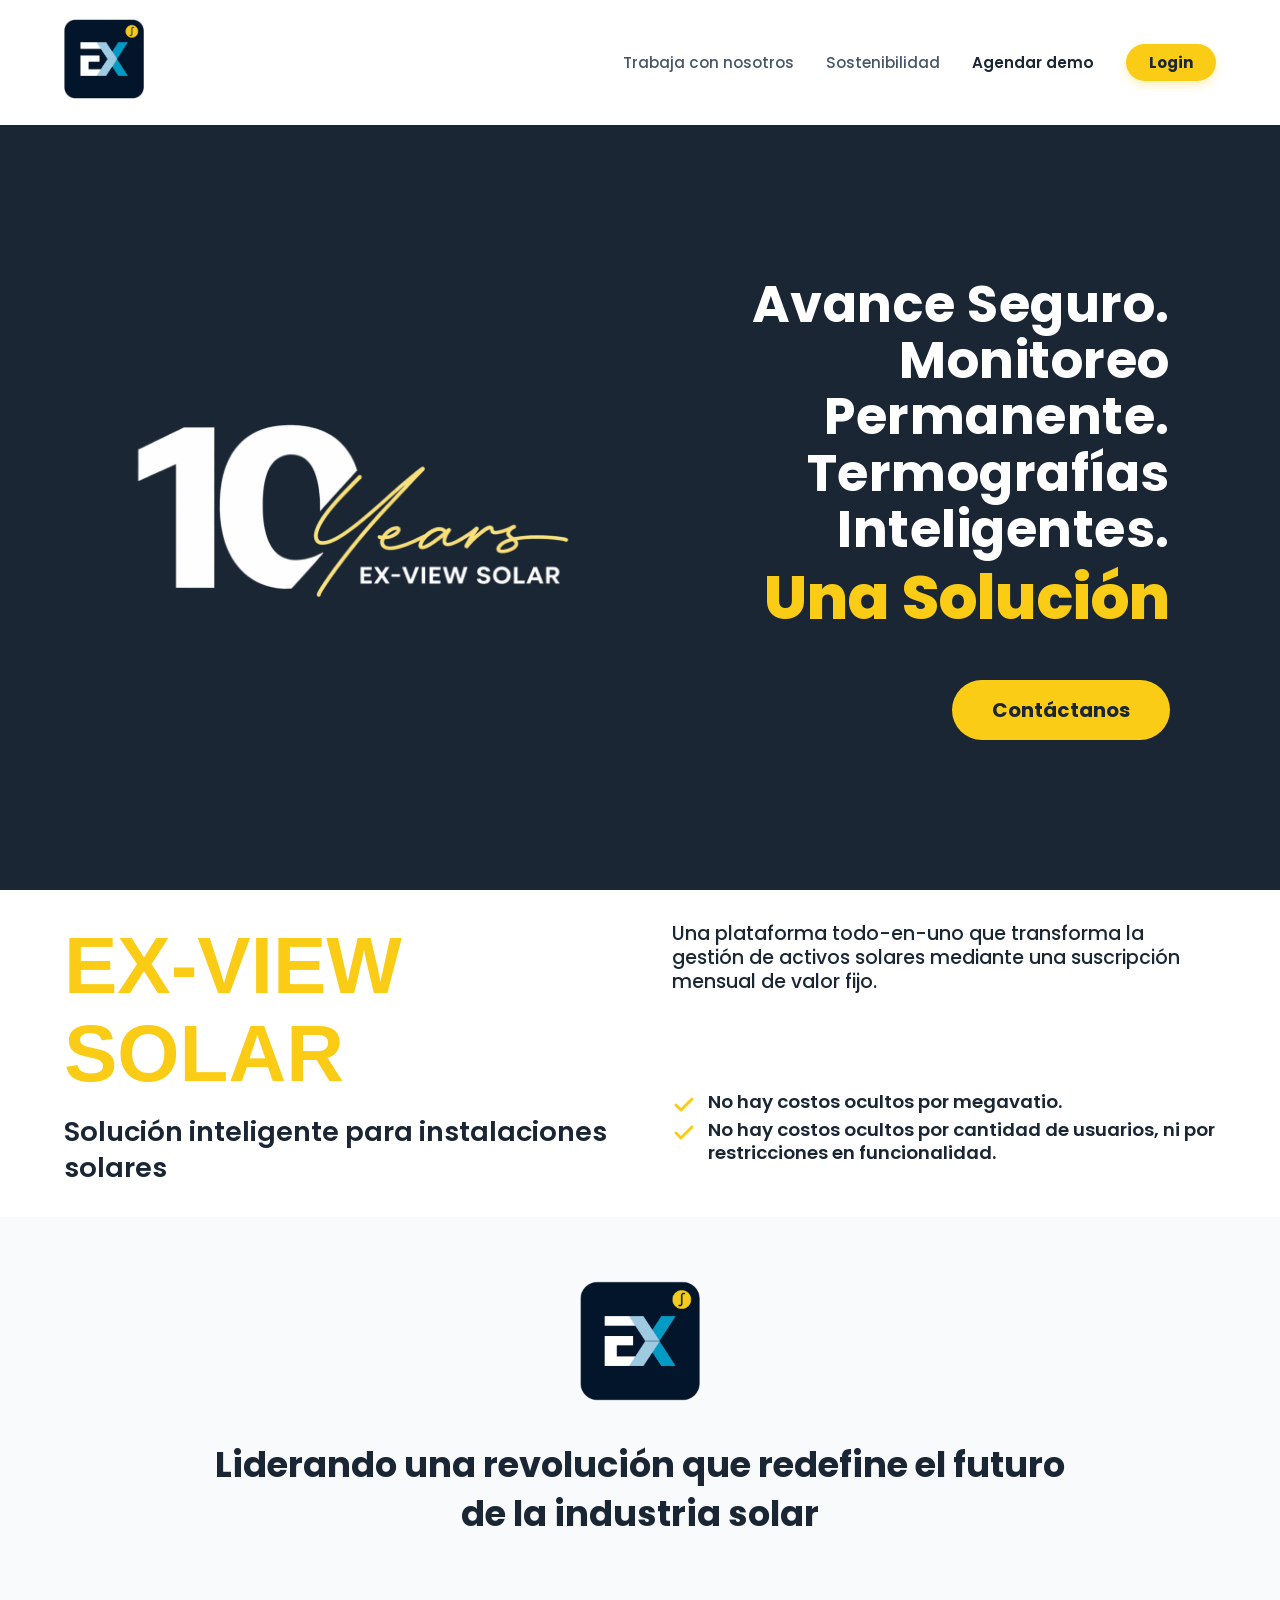
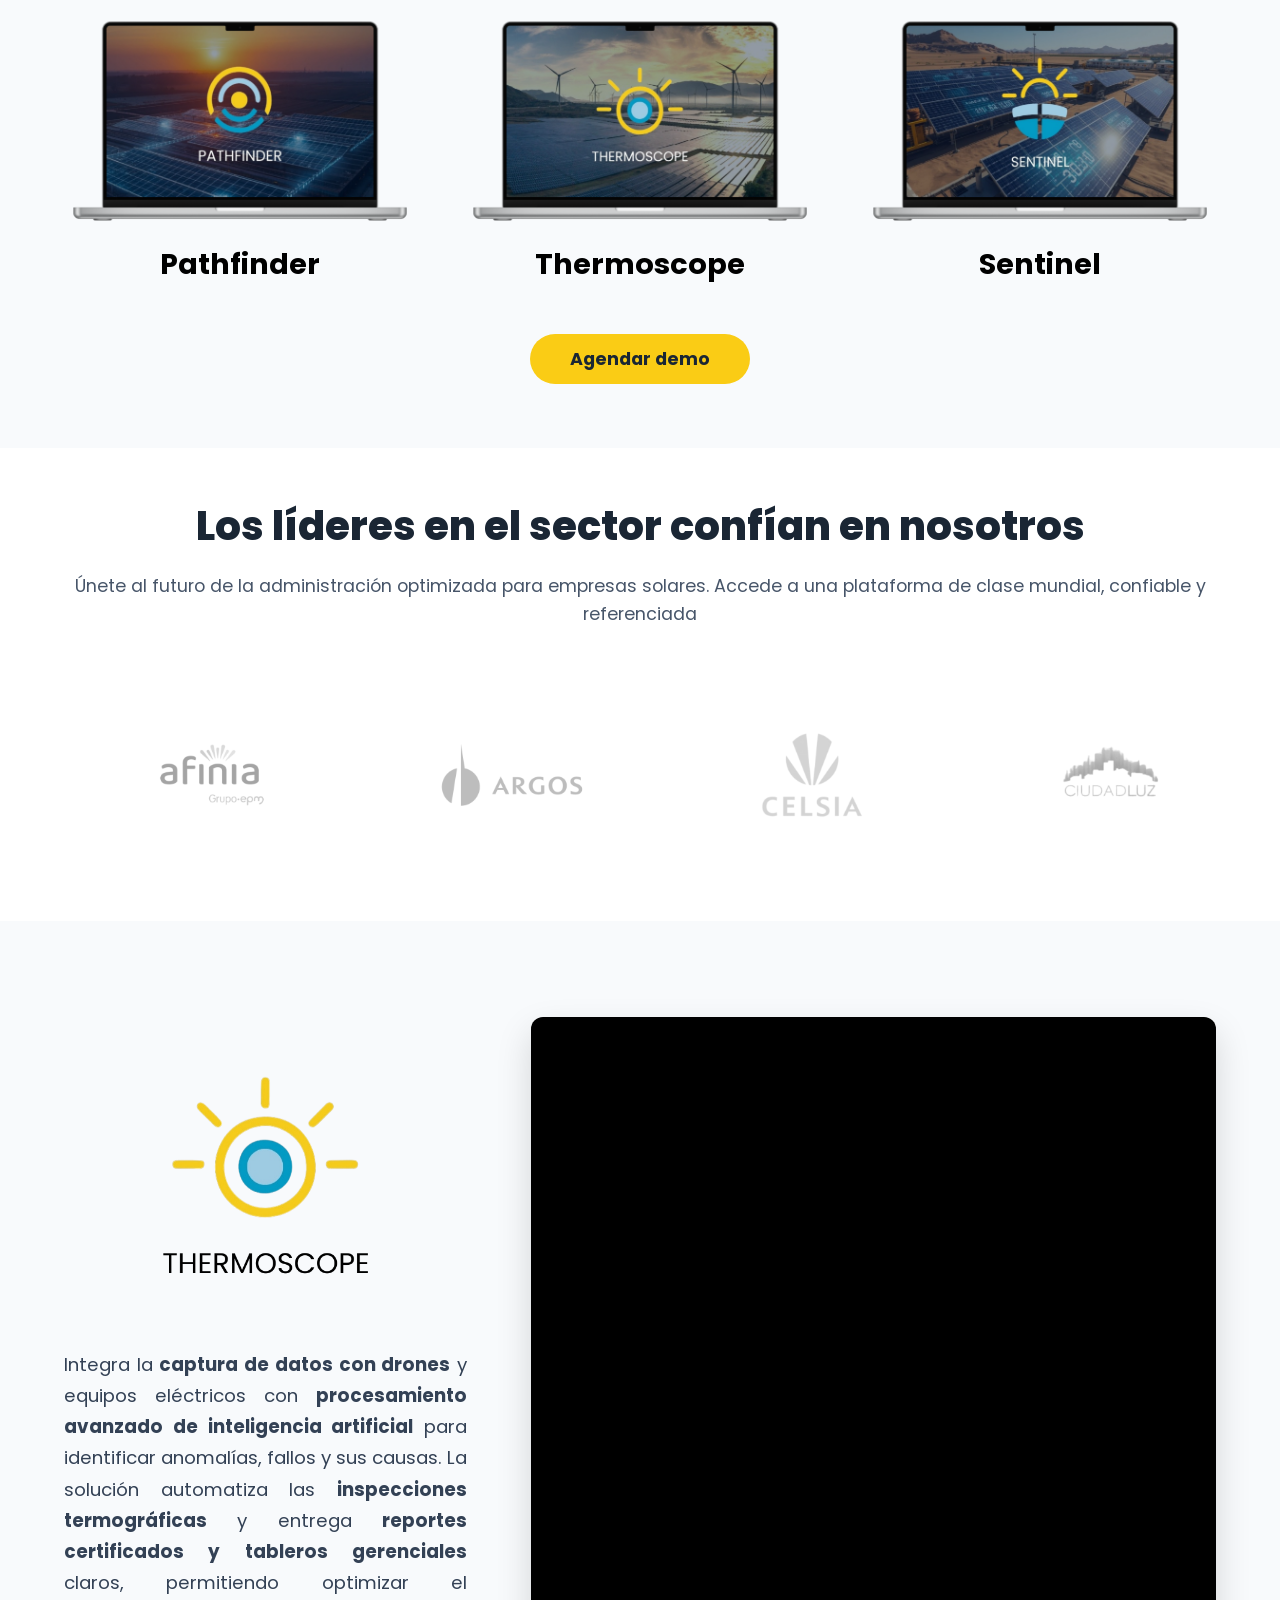
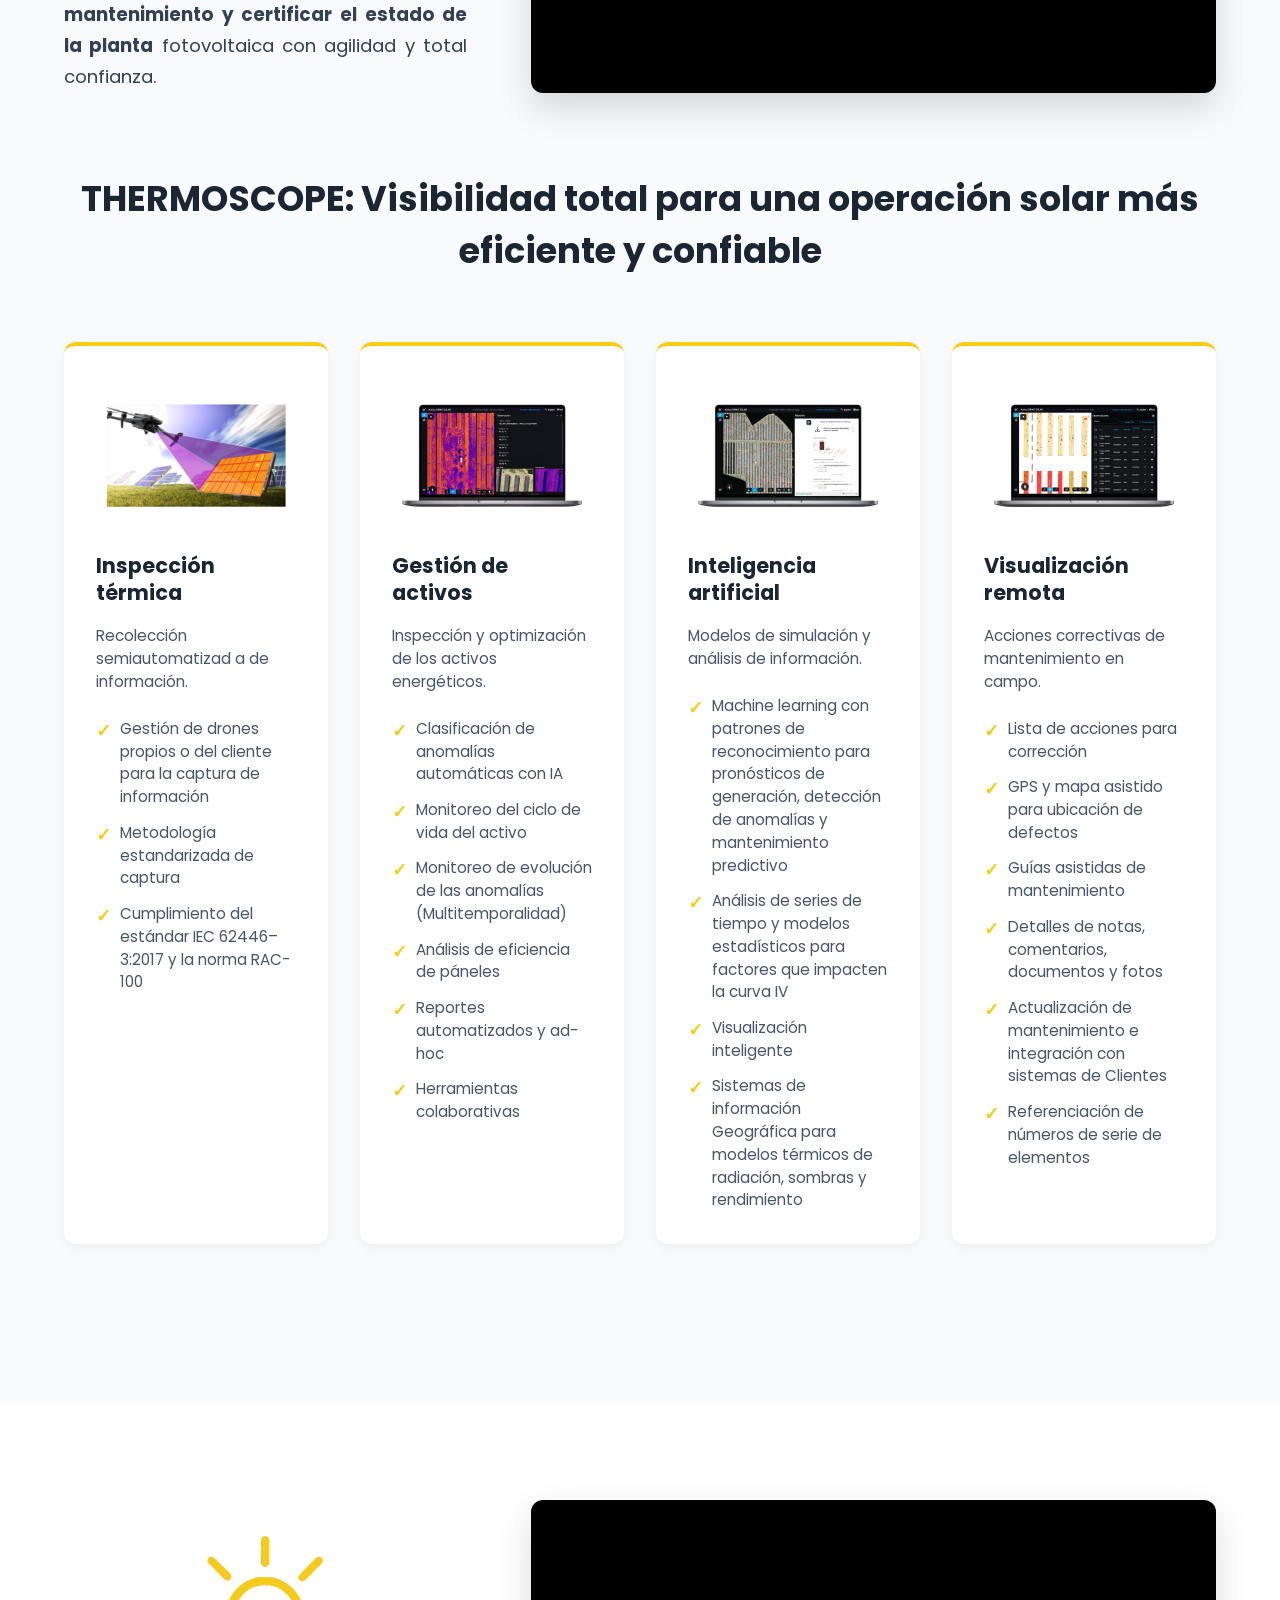
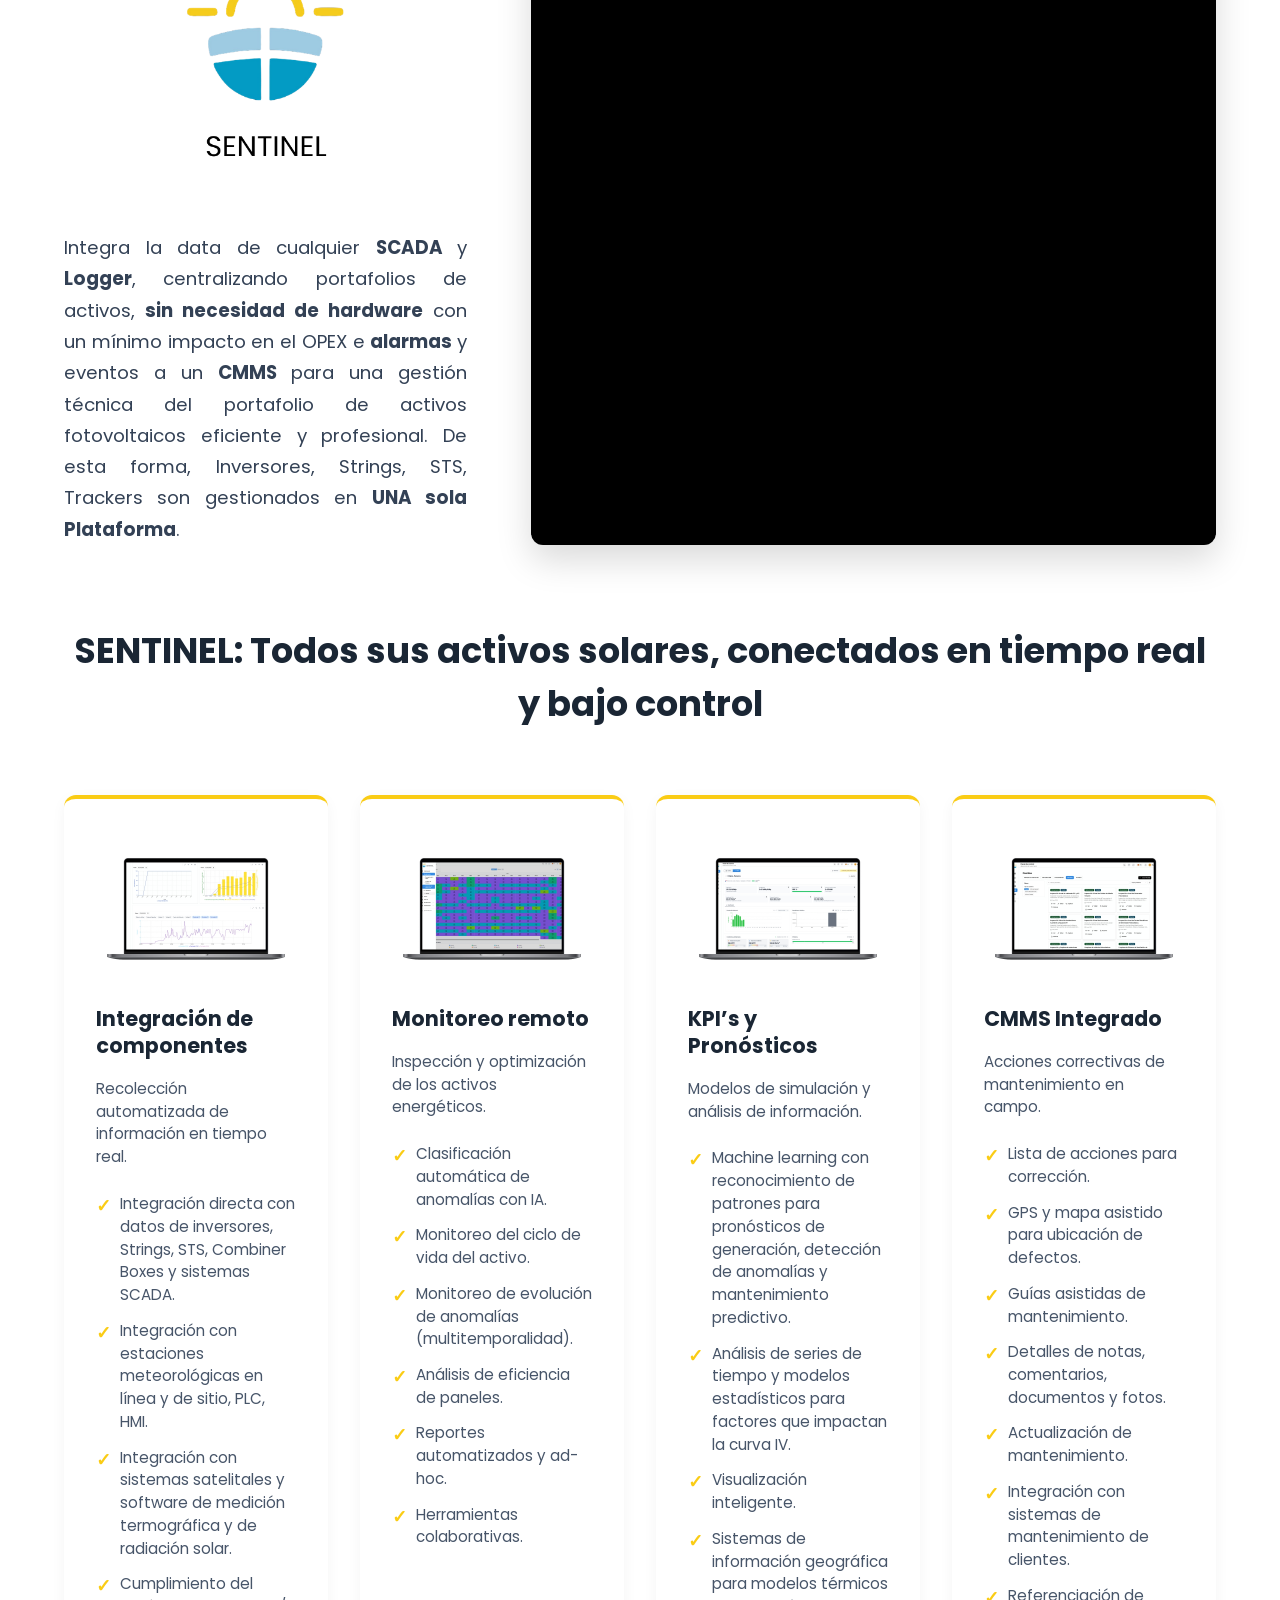
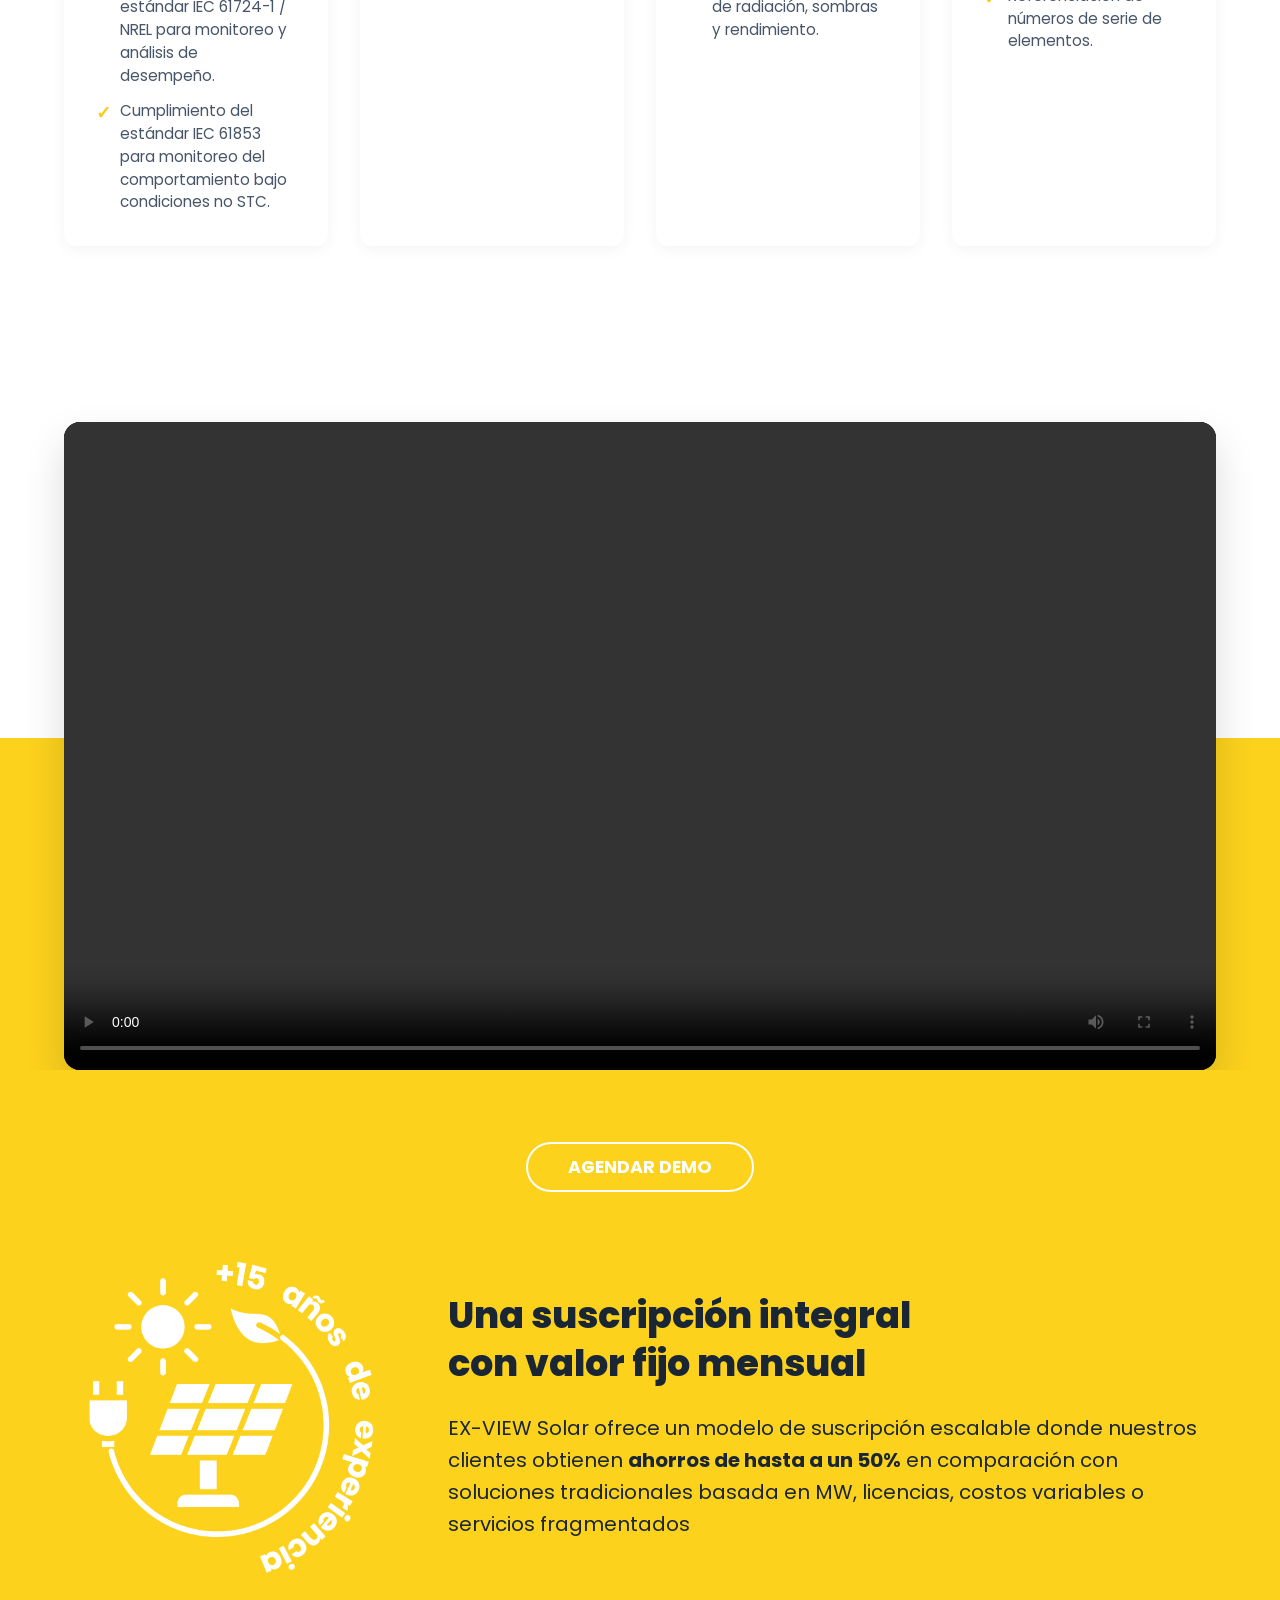
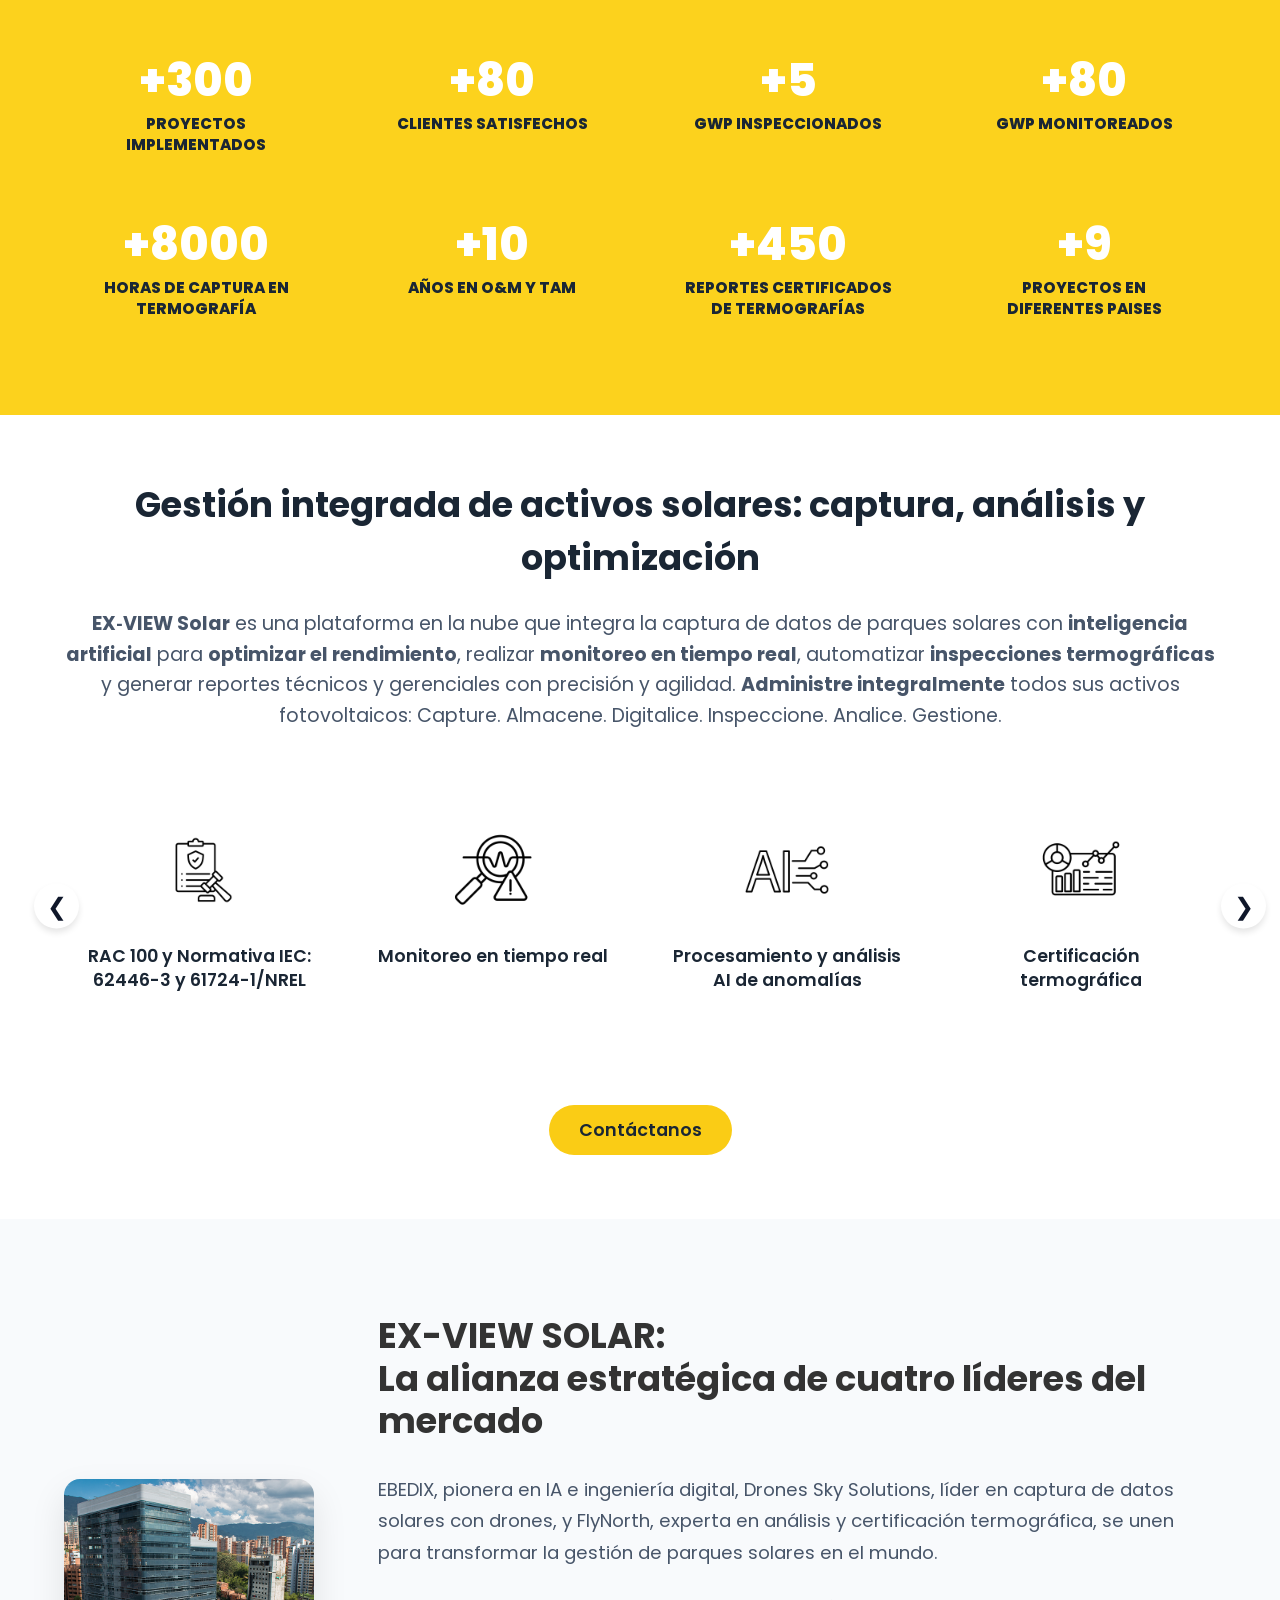
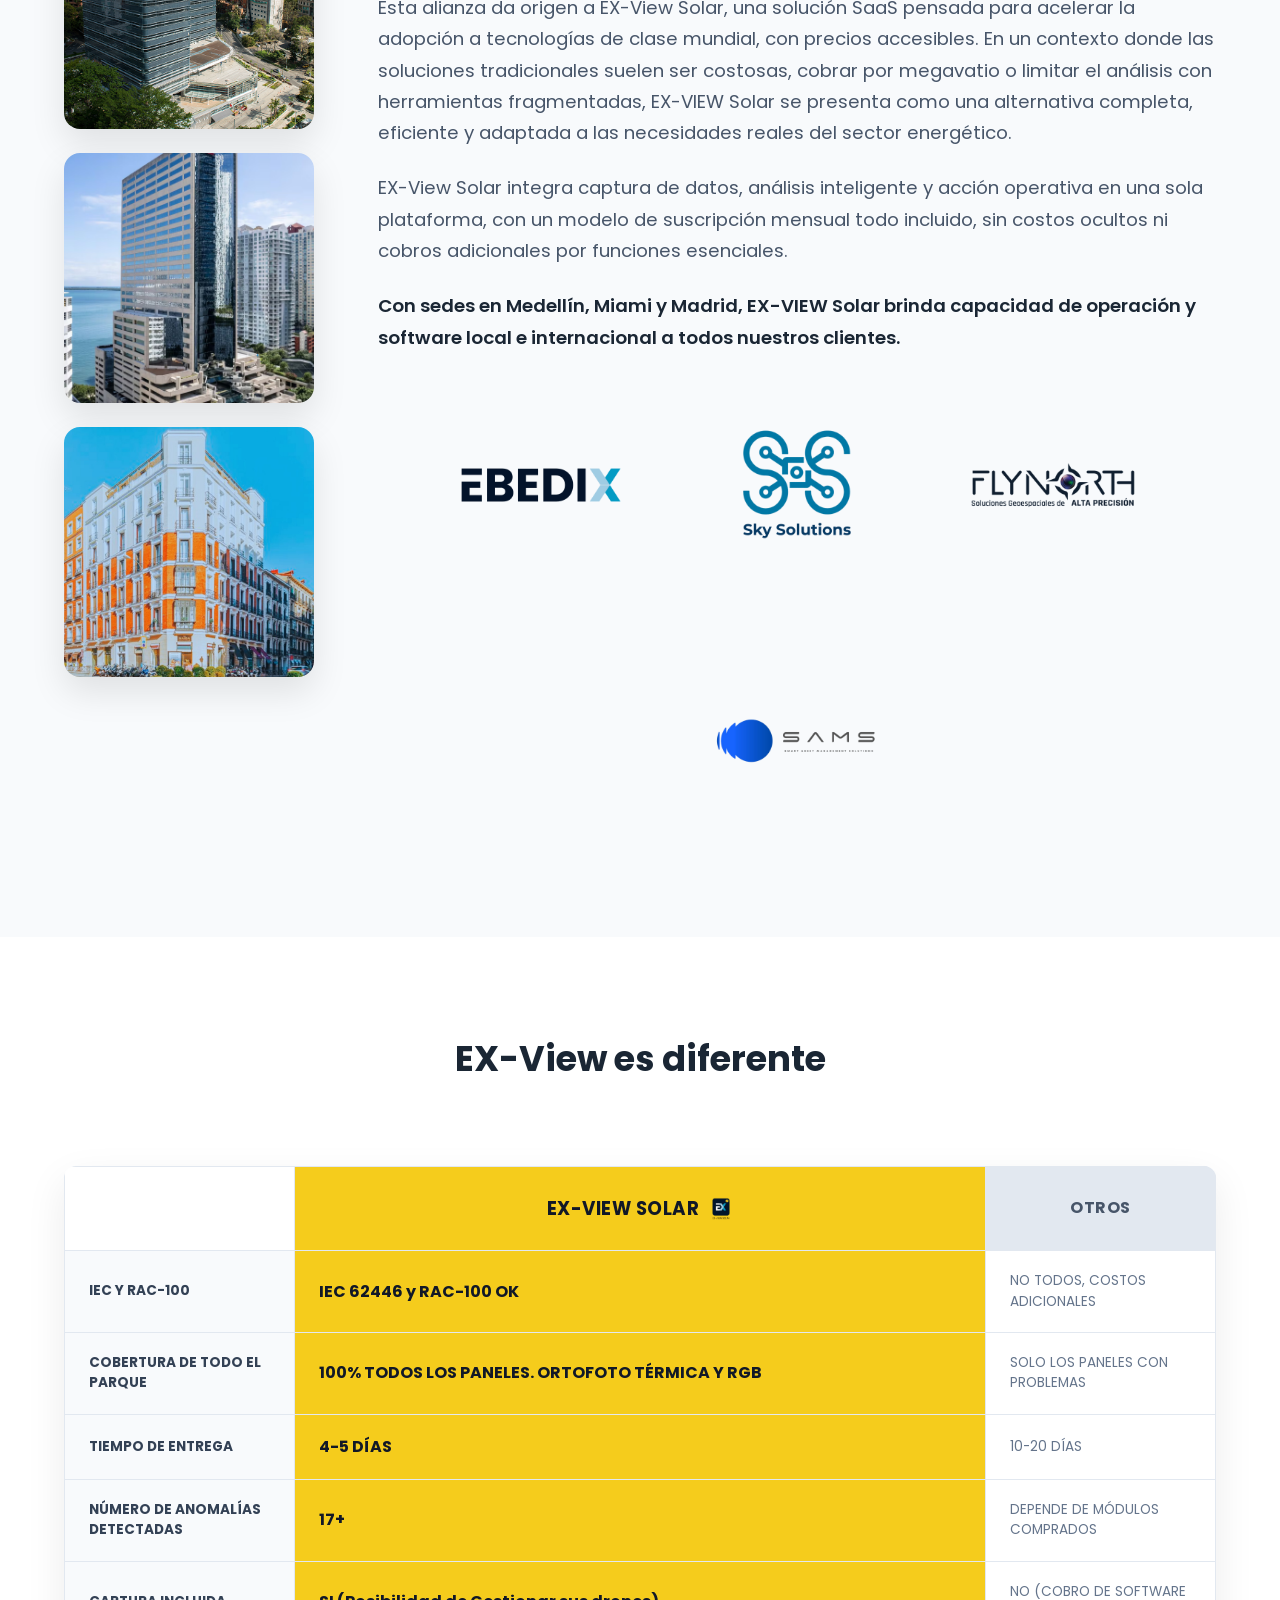
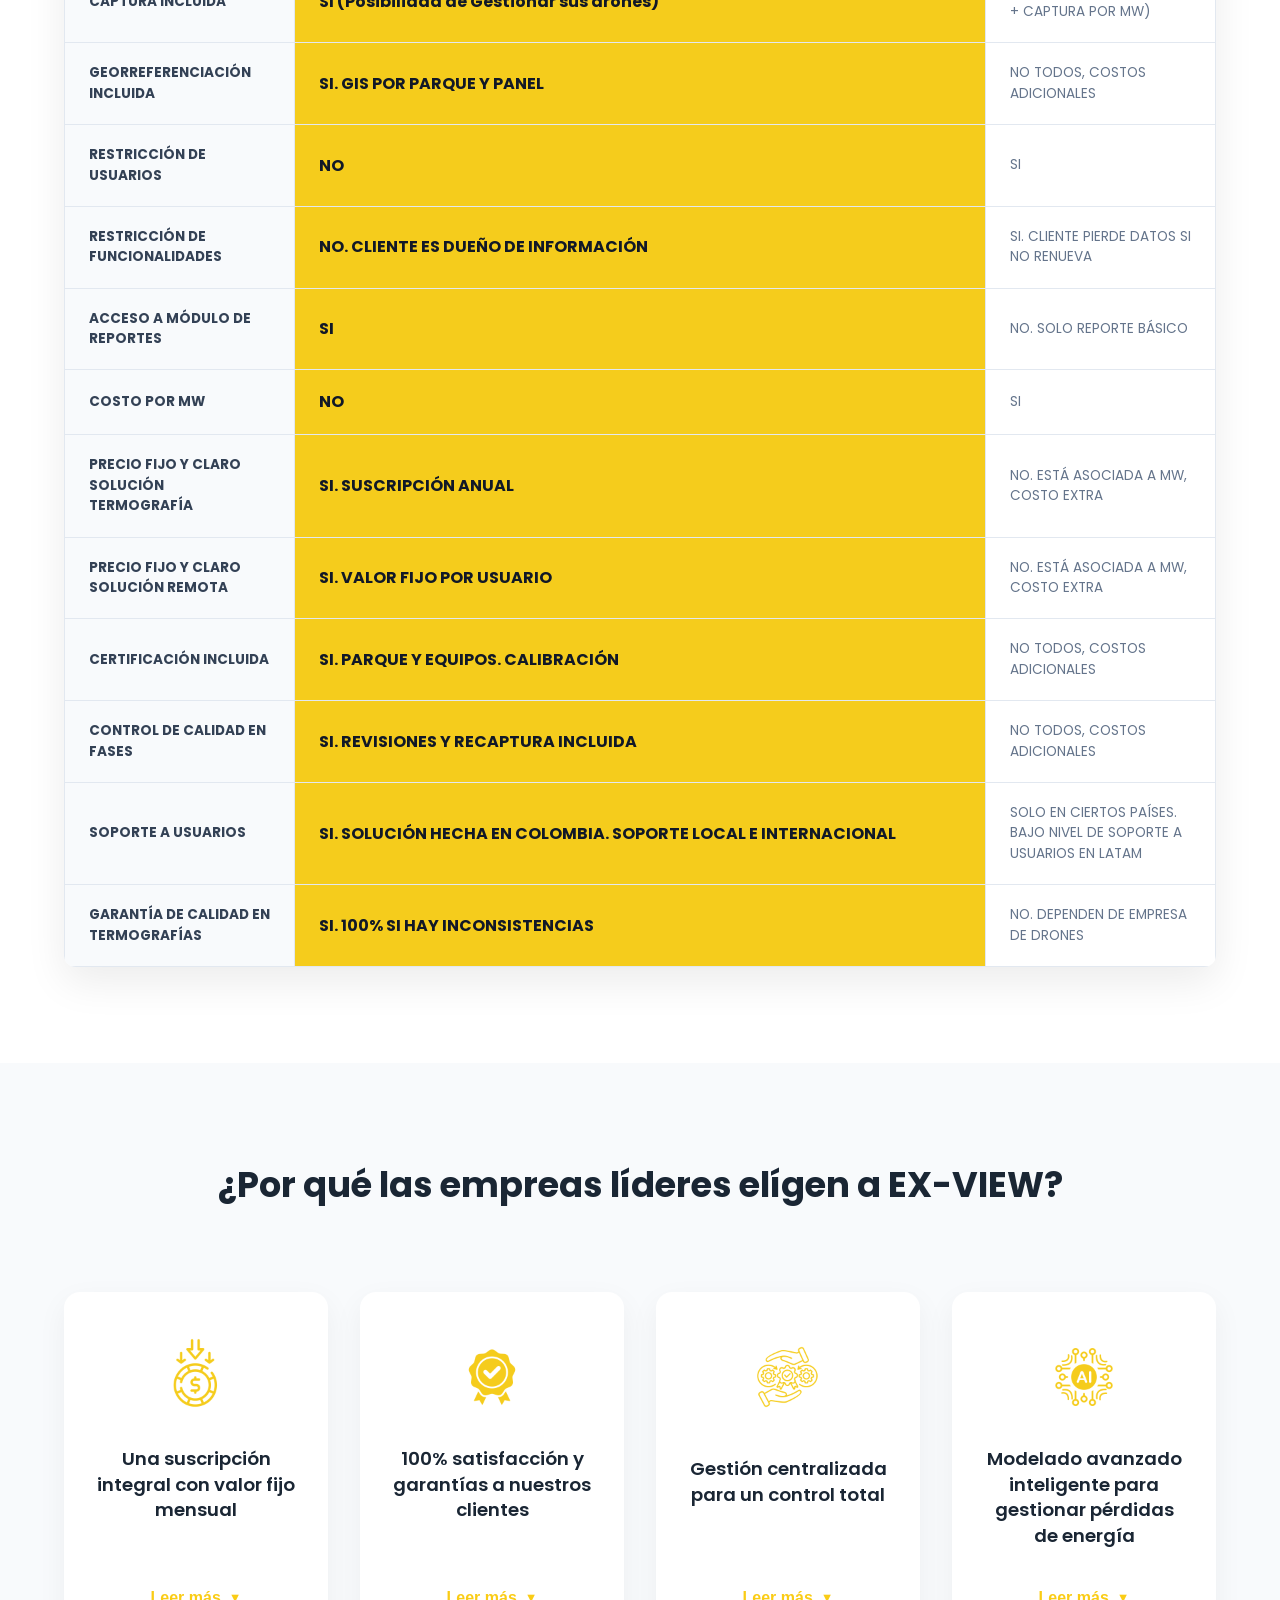
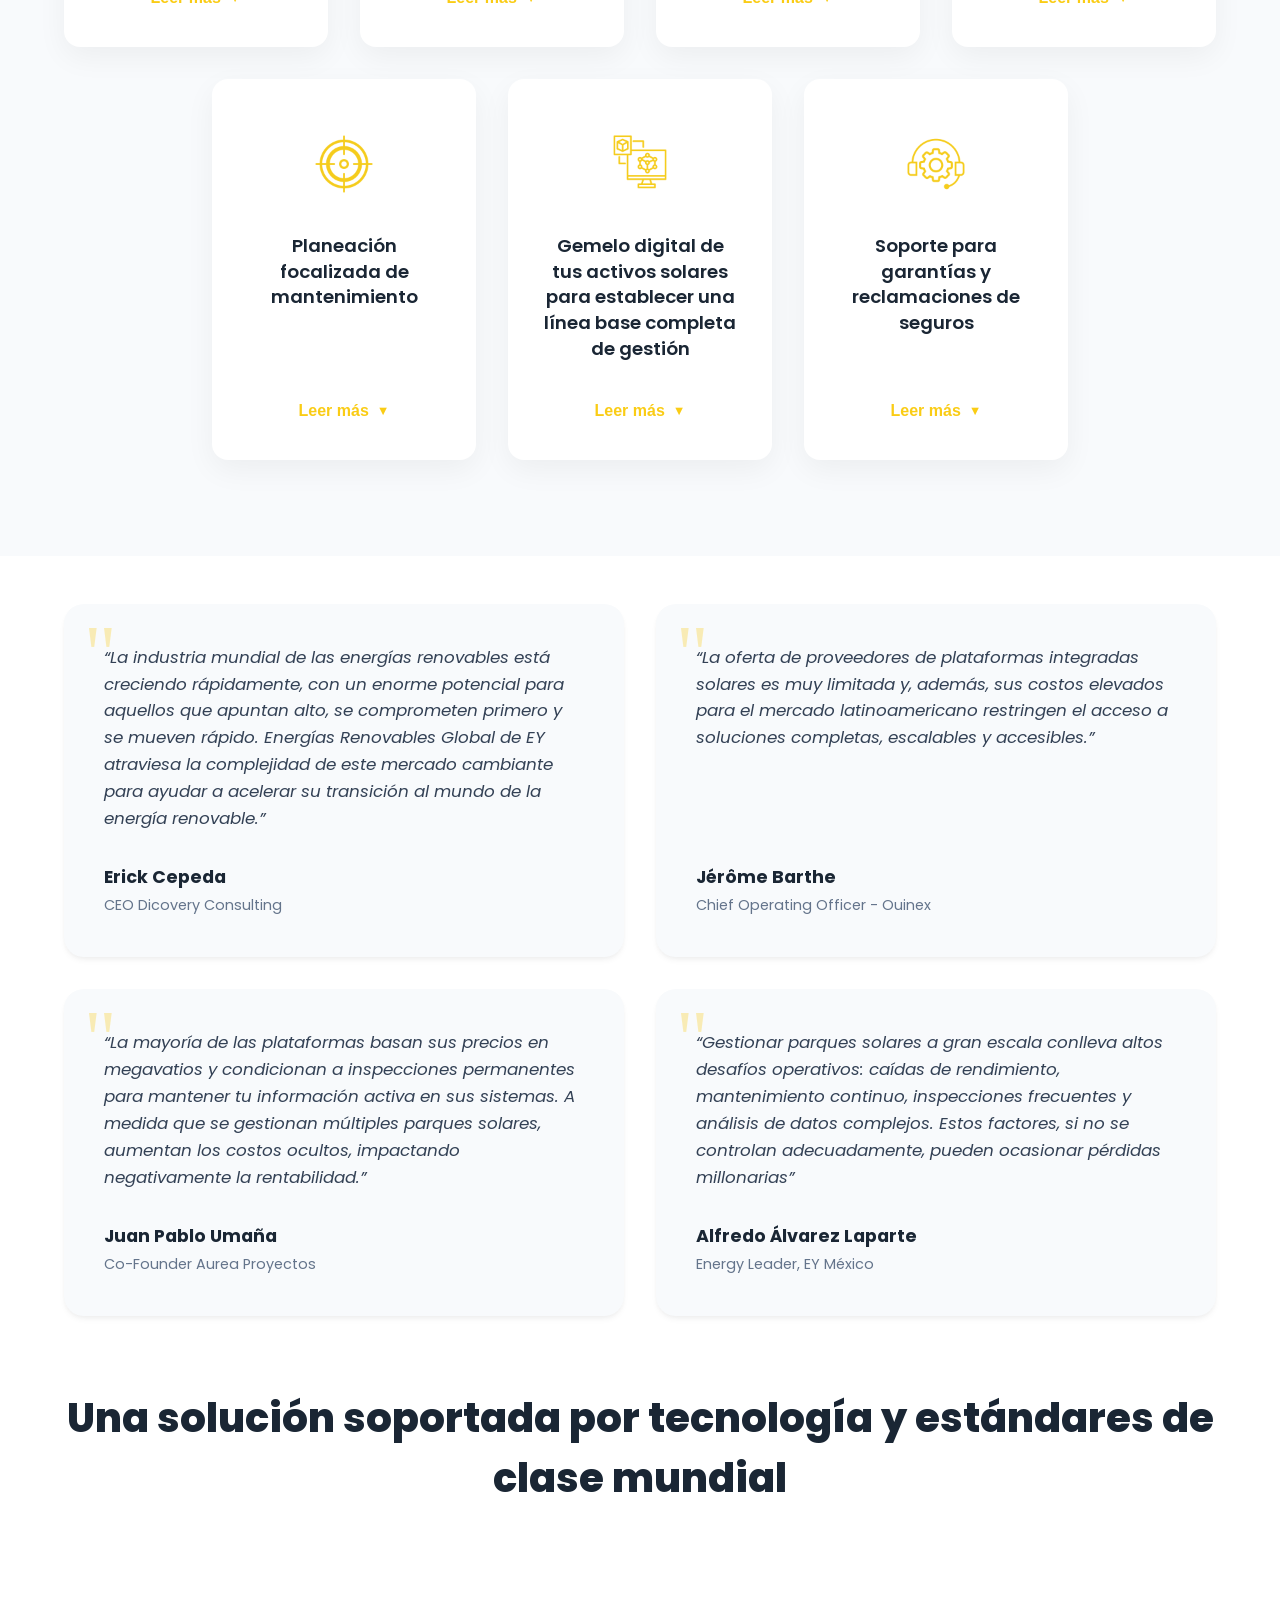
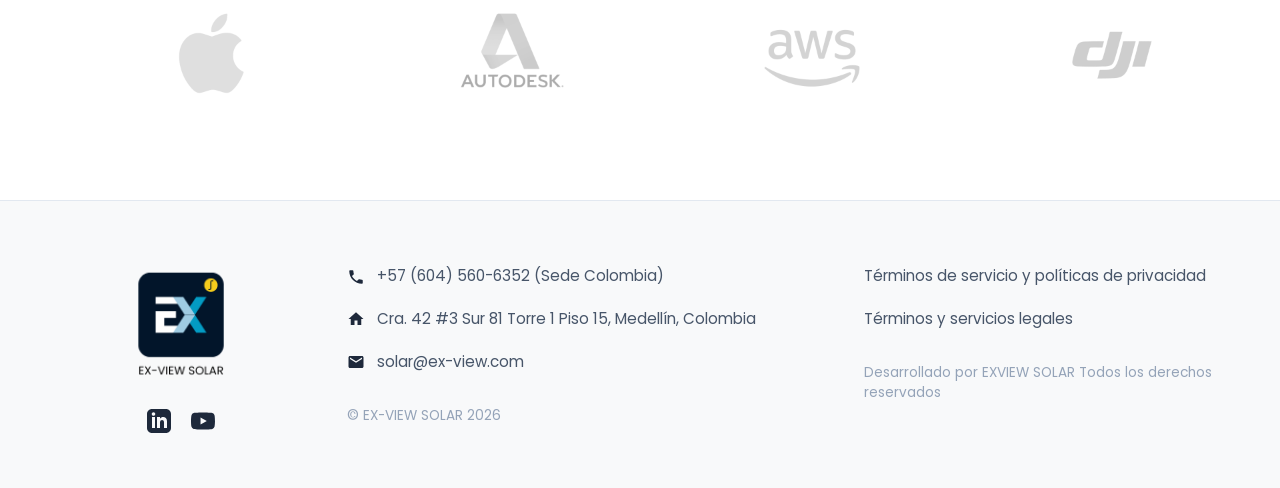
==== commit bde34852: "feat: Redesign homepage with new hero layout, banner, and leaders section, incorporating new media a" ====
--- a/index.html
+++ b/index.html
@@ -39,15 +39,40 @@
             </div>
 
             <div class="hero-content">
-                <!-- Columna Izquierda: Textos y botón -->
+                <!-- Columna Izquierda: Imagen 10 Años -->
                 <div class="hero-column left">
-                    <p class="subtitle">LIDERANDO LA TRANSICIÓN HACIA UN FUTURO ENERGÉTICO SIN LÍMITES</p>
-                    <h1>EX-VIEW SOLAR</h1>
-                    <h2>Solución inteligente para instalaciones solares</h2>
-                    <p class="description">Una plataforma todo-en-uno que transforma la gestión de activos solares
+                    <img src="media/10anos.png" alt="10 Años de Experiencia" class="hero-10-years-img">
+                </div>
+
+                <!-- Columna Derecha: Textos y botón -->
+                <div class="hero-column right">
+                    <p class="hero-right-line">Avance Seguro.</p>
+                    <p class="hero-right-line">Monitoreo Permanente.</p>
+                    <p class="hero-right-line">Termografías Inteligentes.</p>
+                    <p class="hero-right-highlight">Una Solución</p>
+
+                    <div class="hero-btn-container">
+                        <a href="https://outlook.office.com/bookwithme/user/ec80f24293d140fbab57c93c420489b5%40ex-view.com/meetingtype/DexZnxR1p0GSkdsBgtetCQ2?anonymous&ismsaljsauthenabled"
+                            class="btn-primary" target="_blank"
+                            style="padding: 15px 40px; font-size: 1.25rem;">Contáctanos</a>
+                    </div>
+                </div>
+            </div>
+        </section>
+
+        <!-- Banner Ex-View Solar -->
+        <section class="banner-section">
+            <div class="banner-container">
+                <!-- Columna Izquierda Banner -->
+                <div class="banner-col right-banner">
+                    <h2 class="banner-title">EX-VIEW SOLAR</h2>
+                    <h3 class="banner-subtitle-2">Solución inteligente para instalaciones solares</h3>
+                </div>
+                <div class="banner-col left-banner">
+                    <p class="banner-description">Una plataforma todo-en-uno que transforma la gestión de activos
+                        solares
                         mediante una suscripción mensual de valor fijo.</p>
-
-                    <ul class="features-list">
+                    <ul class="banner-features-list">
                         <li>
                             <svg width="24" height="24" viewBox="0 0 24 24" fill="none" stroke="var(--secondary-color)"
                                 stroke-width="3" stroke-linecap="round" stroke-linejoin="round">
@@ -63,18 +88,9 @@
                             No hay costos ocultos por cantidad de usuarios, ni por restricciones en funcionalidad.
                         </li>
                     </ul>
-
-                    <a href="https://outlook.office.com/bookwithme/user/ec80f24293d140fbab57c93c420489b5%40ex-view.com/meetingtype/DexZnxR1p0GSkdsBgtetCQ2?anonymous&ismsaljsauthenabled"
-                        class="btn-primary" target="_blank">Contáctanos</a>
-                </div>
-
-                <!-- Columna Derecha: Texto añadido -->
-                <div class="hero-column right">
-                    <p class="hero-right-line">Avance Seguro.</p>
-                    <p class="hero-right-line">Monitoreo Permanente.</p>
-                    <p class="hero-right-line">Termografías Inteligentes.</p>
-                    <p class="hero-right-highlight">Una Solución</p>
-                </div>
+                </div>
+                <!-- Columna Derecha Banner -->
+
             </div>
         </section>
 
@@ -110,713 +126,11 @@
                     <span class="ns-card-title">Sentinel</span>
                 </a>
             </div>
-        </section>
-
-        <!-- Nueva sección: Eficiencia Tecnológica -->
-        <section id="tecnologia" class="tech-section">
-            <div class="tech-container">
-                <!-- Columna Izquierda (25% en desktop) -->
-                <div class="tech-text">
-                    <h2 class="tech-title">Eficiencia respaldada por tecnología avanzada</h2>
-                    <p>Cada funcionalidad está diseñada para mejorar la gestión de activos solares: diagnóstico
-                        automático, alertas tempranas y reportes precisos que garantizan decisiones informadas.</p>
-                </div>
-
-                <!-- Columna Derecha (75% en desktop) - Carrusel -->
-                <div class="tech-carousel-wrapper">
-                    <!-- Nuevo wrapper interno para ocultar el scroll de las imágenes -->
-                    <div class="carousel-viewport">
-                        <div class="carousel-container" id="tech-carousel">
-                            <div class="carousel-track">
-                                <div class="carousel-slide"><img src="media/2-carousel.jpg" alt="Tecnología 2"></div>
-                                <div class="carousel-slide"><img src="media/3-carousel.jpg" alt="Tecnología 3"></div>
-                                <div class="carousel-slide"><img src="media/4-carousel.jpg" alt="Tecnología 4"></div>
-                                <div class="carousel-slide"><img src="media/5-carousel.jpg" alt="Tecnología 5"></div>
-                                <div class="carousel-slide"><img src="media/6-carousel.jpg" alt="Tecnología 6"></div>
-                                <div class="carousel-slide"><img src="media/7-carousel.jpg" alt="Tecnología 7"></div>
-                                <div class="carousel-slide"><img src="media/8-carousel.jpg" alt="Tecnología 8"></div>
-                                <div class="carousel-slide"><img src="media/9-carousel.jpg" alt="Tecnología 9"></div>
-                                <div class="carousel-slide"><img src="media/10-carousel.jpg" alt="Tecnología 10"></div>
-                            </div>
-                        </div>
-                    </div>
-                    <!-- Controles del carrusel -->
-                    <button class="carousel-btn prev-btn" aria-label="Anterior">&#10094;</button>
-                    <button class="carousel-btn next-btn" aria-label="Siguiente">&#10095;</button>
-                    <div class="carousel-indicators"></div>
-                </div>
-            </div>
-        </section>
-
-        <!-- Nueva Sección: Detalles de Productos Ex-View Solar -->
-        <section id="productos" class="product-detail-section">
-            <!-- <div class="main-logo-container">
-                <img src="media/Exviewsolarlogo.png" alt="Ex-View Solar" class="main-product-logo">
-            </div> -->
-
-            <!-- Primera Parte: Thermoscope -->
-            <div class="product-block">
-                <!-- Zona superior: Imagen/Texto y Video -->
-                <div class="product-intro">
-                    <div class="product-info">
-                        <img src="media/thermoscope.png" alt="Thermoscope" class="product-logo-img">
-                        <p class="product-description">
-                            Integra la <strong>captura de datos con drones</strong> y equipos eléctricos con
-                            <strong>procesamiento avanzado de
-                                inteligencia artificial</strong> para identificar anomalías, fallos y sus causas. La
-                            solución
-                            automatiza las <strong>inspecciones termográficas</strong> y entrega <strong>reportes
-                                certificados y
-                                tableros
-                                gerenciales</strong> claros, permitiendo optimizar el <strong>mantenimiento y certificar
-                                el estado de la
-                                planta</strong> fotovoltaica con agilidad y total confianza.
-                        </p>
-                    </div>
-                    <div class="product-video">
-                        <video autoplay loop muted playsinline>
-                            <source src="media/thermoscope.mp4" type="video/mp4">
-                            Tu navegador no soporta la etiqueta de video.
-                        </video>
-                    </div>
-                </div>
-
-                <!-- Zona inferior: Funcionalidades (4 columnas) -->
-                <h3 class="features-title">THERMOSCOPE: Visibilidad total para una operación solar más eficiente y
-                    confiable
-                </h3>
-                <div class="product-features">
-                    <!-- Feature 1 -->
-                    <div class="feature-card">
-                        <img src="media/inspecTermica.jpg" alt="Inspección térmica">
-                        <h3>Inspección térmica</h3>
-                        <p>Recolección semiautomatizad a de información.</p>
-                        <br>
-                        <ul>
-                            <li>Gestión de drones propios o del cliente para la captura de información</li>
-                            <li>Metodología estandarizada de captura</li>
-                            <li>Cumplimiento del estándar IEC 62446–3:2017 y la norma RAC-100</li>
-                        </ul>
-                    </div>
-                    <!-- Feature 2 -->
-                    <div class="feature-card">
-                        <img src="media/gestActivos.jpg" alt="Gestión de activos">
-                        <h3>Gestión de activos</h3>
-                        <p>Inspección y optimización de los activos energéticos.</p>
-                        <br>
-                        <ul>
-                            <li>Clasificación de anomalías automáticas con IA</li>
-                            <li>Monitoreo del ciclo de vida del activo</li>
-                            <li>Monitoreo de evolución de las anomalías (Multitemporalidad)</li>
-                            <li>Análisis de eficiencia de páneles</li>
-                            <li>Reportes automatizados y ad-hoc</li>
-                            <li>Herramientas colaborativas</li>
-                        </ul>
-                    </div>
-                    <!-- Feature 3 -->
-                    <div class="feature-card">
-                        <img src="media/ia.jpg" alt="Inteligencia artificial">
-                        <h3>Inteligencia artificial</h3>
-                        <p>Modelos de simulación y análisis de información.</p>
-                        <br>
-                        <ul>
-                            <li>Machine learning con patrones de reconocimiento para pronósticos de generación,
-                                detección de anomalías y mantenimiento predictivo</li>
-                            <li>Análisis de series de tiempo y modelos estadísticos para factores que impacten la curva
-                                IV</li>
-                            <li>Visualización inteligente</li>
-                            <li>Sistemas de información Geográfica para modelos térmicos de radiación, sombras y
-                                rendimiento</li>
-                        </ul>
-                    </div>
-                    <!-- Feature 4 -->
-                    <div class="feature-card">
-                        <img src="media/visualizacion.jpg" alt="Visualización remota">
-                        <h3>Visualización remota</h3>
-                        <p>Acciones correctivas de mantenimiento en campo.</p>
-                        <br>
-                        <ul>
-                            <li>Lista de acciones para corrección</li>
-                            <li>GPS y mapa asistido para ubicación de defectos</li>
-                            <li>Guías asistidas de mantenimiento</li>
-                            <li>Detalles de notas, comentarios, documentos y fotos</li>
-                            <li>Actualización de mantenimiento e integración con sistemas de Clientes</li>
-                            <li>Referenciación de números de serie de elementos</li>
-                        </ul>
-                    </div>
-                </div>
-            </div>
-        </section>
-
-        <!-- Segunda Parte: Sentinel -->
-        <section class="product-detail-section sentinel-section">
-            <div class="product-block">
-                <!-- Zona superior: Imagen/Texto y Video -->
-                <div class="product-intro">
-                    <div class="product-info">
-                        <img src="media/sentinel.png" alt="Sentinel" class="product-logo-img">
-                        <p class="product-description">
-                            Integra la data de cualquier SCADA y Logger, centralizando portafolios de activos, sin
-                            necesidad de hardware con un mínimo impacto en el OPEX e integrando alarmas y eventos a un
-                            CMMS para una gestión técnica del portafolio de activos fotovoltaicos eficiente y
-                            profesional. De esta forma, Inversores, Strings, STS, Trackers son gestionados en UNA sola
-                            Plataforma en forma unificada e integral
-                        </p>
-                    </div>
-                    <div class="product-video">
-                        <video autoplay loop muted playsinline>
-                            <source src="media/sentinel.mp4" type="video/mp4">
-                            Tu navegador no soporta la etiqueta de video.
-                        </video>
-                    </div>
-                </div>
-
-                <!-- Zona inferior: Funcionalidades (4 columnas) -->
-                <h3 class="features-title">SENTINEL: Todos sus activos solares, conectados en tiempo real y bajo control
-                </h3>
-                <div class="product-features">
-                    <!-- Feature 1 -->
-                    <div class="feature-card">
-                        <img src="media/intComponentes.jpg" alt="Integración de componentes">
-                        <h3>Integración de componentes</h3>
-                        <p>Recolección automatizada de información en tiempo real.</p>
-                        <br>
-                        <ul>
-                            <li>Integración directa con datos de inversores, Strings, STS, Combiner Boxes y sistemas
-                                SCADA.</li>
-                            <li>Integración con estaciones meteorológicas en línea y de sitio, PLC, HMI.</li>
-                            <li>Integración con sistemas satelitales y software de medición termográfica y de radiación
-                                solar.</li>
-                            <li>Cumplimiento del estándar IEC 61724-1 / NREL para monitoreo y análisis de desempeño.
-                            </li>
-                            <li>Cumplimiento del estándar IEC 61853 para monitoreo del comportamiento bajo condiciones
-                                no STC.</li>
-                        </ul>
-                    </div>
-
-                    <!-- Feature 2 -->
-                    <div class="feature-card">
-                        <img src="media/monitoreo.jpg" alt="Monitoreo remoto">
-                        <h3>Monitoreo remoto</h3>
-                        <p>Inspección y optimización de los activos energéticos.</p>
-                        <br>
-                        <ul>
-                            <li>Clasificación automática de anomalías con IA.</li>
-                            <li>Monitoreo del ciclo de vida del activo.</li>
-                            <li>Monitoreo de evolución de anomalías (multitemporalidad).</li>
-                            <li>Análisis de eficiencia de paneles.</li>
-                            <li>Reportes automatizados y ad-hoc.</li>
-                            <li>Herramientas colaborativas.</li>
-                        </ul>
-                    </div>
-
-                    <!-- Feature 3 -->
-                    <div class="feature-card">
-                        <img src="media/kpi.jpg" alt="KPI y pronósticos">
-                        <h3>KPI’s y Pronósticos</h3>
-                        <p>Modelos de simulación y análisis de información.</p>
-                        <br>
-                        <ul>
-                            <li>Machine learning con reconocimiento de patrones para pronósticos de generación,
-                                detección de anomalías y mantenimiento predictivo.</li>
-                            <li>Análisis de series de tiempo y modelos estadísticos para factores que impactan la curva
-                                IV.</li>
-                            <li>Visualización inteligente.</li>
-                            <li>Sistemas de información geográfica para modelos térmicos de radiación, sombras y
-                                rendimiento.</li>
-                        </ul>
-                    </div>
-
-                    <!-- Feature 4 -->
-                    <div class="feature-card">
-                        <img src="media/cmms.jpg" alt="CMMS Integrado">
-                        <h3>CMMS Integrado</h3>
-                        <p>Acciones correctivas de mantenimiento en campo.</p>
-                        <br>
-                        <ul>
-                            <li>Lista de acciones para corrección.</li>
-                            <li>GPS y mapa asistido para ubicación de defectos.</li>
-                            <li>Guías asistidas de mantenimiento.</li>
-                            <li>Detalles de notas, comentarios, documentos y fotos.</li>
-                            <li>Actualización de mantenimiento.</li>
-                            <li>Integración con sistemas de mantenimiento de clientes.</li>
-                            <li>Referenciación de números de serie de elementos.</li>
-                        </ul>
-                        </ul>
-                    </div>
-                </div>
-            </div>
-        </section>
-
-        <!-- Separador de Video y Sección Experiencia -->
-        <div class="video-experiencia-wrapper">
-            <div class="video-bg-split">
-                <section class="video-separator">
-                    <div class="video-container">
-                        <video id="separator-video" controls playsinline preload="metadata">
-                            <source src="media/exviewsolar.mp4#t=7" type="video/mp4">
-                            Tu navegador no soporta la etiqueta de video.
-                        </video>
-                    </div>
-                </section>
-            </div>
-
-            <section id="experiencia" class="experiencia-section">
-                <div class="experiencia-container">
-                    <div class="exp-btn-container">
-                        <a href="https://outlook.office.com/bookwithme/user/ec80f24293d140fbab57c93c420489b5%40ex-view.com/meetingtype/DexZnxR1p0GSkdsBgtetCQ2?anonymous&ismsaljsauthenabled"
-                            target="_blank" rel="noopener noreferrer" class="btn-outline-white">Agendar Demo</a>
-                    </div>
-
-                    <div class="exp-intro">
-                        <div class="exp-graphic">
-                            <img src="media/experiencia.png" alt="+15 años de experiencia">
-                        </div>
-                        <div class="exp-text">
-                            <h2>Una suscripción integral<br>con valor fijo mensual</h2>
-                            <p>EX-VIEW Solar ofrece un modelo de suscripción escalable donde nuestros clientes obtienen
-                                <strong>ahorros de hasta a un 50%</strong> en comparación con soluciones tradicionales
-                                basada en MW, licencias, costos variables o servicios fragmentados
-                            </p>
-                        </div>
-                    </div>
-
-                    <div class="exp-stats-grid">
-                        <div class="exp-stat-item">
-                            <h3>+300</h3>
-                            <p>Proyectos<br>Implementados</p>
-                        </div>
-                        <div class="exp-stat-item">
-                            <h3>+80</h3>
-                            <p>Clientes Satisfechos</p>
-                        </div>
-                        <div class="exp-stat-item">
-                            <h3>+5</h3>
-                            <p>GWP Inspeccionados</p>
-                        </div>
-                        <div class="exp-stat-item">
-                            <h3>+80</h3>
-                            <p>GWP Monitoreados</p>
-                        </div>
-                        <div class="exp-stat-item">
-                            <h3>+8000</h3>
-                            <p>Horas de captura en<br>termografía</p>
-                        </div>
-                        <div class="exp-stat-item">
-                            <h3>+10</h3>
-                            <p>Años en O&M y TAM</p>
-                        </div>
-                        <div class="exp-stat-item">
-                            <h3>+450</h3>
-                            <p>Reportes certificados<br>de termografías</p>
-                        </div>
-                        <div class="exp-stat-item">
-                            <h3>+9</h3>
-                            <p>Proyectos en<br>diferentes paises</p>
-                        </div>
-                    </div>
-                </div>
-            </section>
-        </div>
-
-        <!-- Nueva Sección: Capacidad Funcional -->
-        <section id="capacidad-funcional" class="capacidad-section">
-            <div class="capacidad-header">
-                <h3 class="features-title">Capacidad funcional</h3>
-                <p class="capacidad-description">Una solución web que permite administrar digital e integralmente todos
-                    sus activos fotovoltaicos: Capture, Almacene, Digitalice, Inspeccione, Analice, Gestione.</p>
-            </div>
-
-            <div class="funcional-carousel-wrapper">
-                <div class="carousel-viewport">
-                    <div class="carousel-container" id="funcional-carousel">
-                        <div class="carousel-track">
-                            <!-- Items -->
-                            <div class="carousel-slide funcional-slide">
-                                <img src="media/funcional/18.png" alt="Captura de realidad 3D">
-                                <p>Captura de realidad 3D</p>
-                            </div>
-                            <div class="carousel-slide funcional-slide">
-                                <img src="media/funcional/19.png" alt="Monitoreo en tiempo real">
-                                <p>Monitoreo en tiempo real</p>
-                            </div>
-                            <div class="carousel-slide funcional-slide">
-                                <img src="media/funcional/20.png" alt="Procesamiento y análisis AI de anomalías">
-                                <p>Procesamiento y análisis AI de anomalías</p>
-                            </div>
-                            <div class="carousel-slide funcional-slide">
-                                <img src="media/funcional/21.png" alt="Certificación termográfica">
-                                <p>Certificación termográfica</p>
-                            </div>
-                            <div class="carousel-slide funcional-slide">
-                                <img src="media/funcional/22.png" alt="CMMS - Gestión de mantenimientos">
-                                <p>CMMS - Gestión de mantenimientos</p>
-                            </div>
-                            <div class="carousel-slide funcional-slide">
-                                <img src="media/funcional/23.png" alt="Información estado de componentes">
-                                <p>Información estado de componentes.</p>
-                            </div>
-                            <div class="carousel-slide funcional-slide">
-                                <img src="media/funcional/24.png" alt="O&M Remoto y Geo-Referenciado">
-                                <p>O&M Remoto y Geo-Referenciado</p>
-                            </div>
-                            <div class="carousel-slide funcional-slide">
-                                <img src="media/funcional/25.png" alt="Indiadores PR,EPI,PPI, I-V, pronósticos">
-                                <p>Indiadores PR,EPI,PPI, I-V, pronósticos</p>
-                            </div>
-                            <div class="carousel-slide funcional-slide">
-                                <img src="media/funcional/26.png" alt="Soporte al cliente">
-                                <p>Soporte al cliente</p>
-                            </div>
-                        </div>
-                    </div>
-                </div>
-                <!-- Controles -->
-                <button class="carousel-btn prev-btn" aria-label="Anterior">&#10094;</button>
-                <button class="carousel-btn next-btn" aria-label="Siguiente">&#10095;</button>
-                <div class="carousel-indicators"></div>
-            </div>
-
-            <!-- Botón de Contacto -->
+
+            <!-- Botón Agendar Demo -->
             <div style="text-align: center; margin-top: 3rem;">
                 <a href="https://outlook.office.com/bookwithme/user/ec80f24293d140fbab57c93c420489b5%40ex-view.com/meetingtype/DexZnxR1p0GSkdsBgtetCQ2?anonymous&ismsaljsauthenabled"
-                    class="btn-yellow" target="_blank"
-                    style="display: inline-block; padding: 12px 30px; font-size: 1.1rem; border-radius: 25px; text-decoration: none; font-weight: 600;">Contáctanos</a>
-            </div>
-        </section>
-
-        <!-- Gestión Integrada Section -->
-        <section id="gestion-integrada" class="gestion-section"
-            style="background-color: #f8fafc; padding: 4rem 5% 5rem;">
-            <div class="gestion-header" style="text-align: center; max-width: 900px; margin: 0 auto 4rem auto;">
-                <h2 class="features-title" style="margin-bottom: 1.5rem;">Gestión integrada de activos solares: captura,
-                    análisis y optimización</h2>
-                <div class="title-line" style="margin: 0 auto 3rem auto;"></div>
-                <p class="gestion-description" style="font-size: 1.15rem; color: #475569; line-height: 1.6;">EX-VIEW
-                    Solar es una plataforma en la nube que integra la captura de datos de parques solares con
-                    inteligencia artificial para realizar análisis avanzados de rendimiento, automatizar inspecciones
-                    termográficas y generar reportes técnicos y gerenciales con agilidad y precisión.</p>
-            </div>
-            <div class="gestion-grid">
-                <div class="gestion-card">
-                    <img src="media/integrada/Inspecciona.png" alt="Inspecciona">
-                    <h3>Inspecciona</h3>
-                    <p>En EX-VIEW Solar puedes integrar los vuelos termográficos dentro de tu suscripción y visualizar
-                        tus activos en un gemelo digital accesible desde cualquier lugar del mundo.</p>
-                </div>
-                <div class="gestion-card">
-                    <img src="media/integrada/Centralice.png" alt="Centralice">
-                    <h3>Centralice</h3>
-                    <p>Integre datos de inversores, strings, baterias, estaciones meteorológicas en línea y de sitio,
-                        PLC, HMI y sistemas SCADA para unificar los datos y análisis de su cartera solar en una única
-                        fuente de datos confiables.</p>
-                </div>
-                <div class="gestion-card">
-                    <img src="media/integrada/Analiza.png" alt="Analiza">
-                    <h3>Analiza</h3>
-                    <p>En minutos, los datos son procesados de manera automática y analizados mediante algoritmos de IA
-                        propietarios de EX-VIEW Solar con confiabilidad superior al 99.1% en la identificación de
-                        anomalías.</p>
-                </div>
-                <div class="gestion-card">
-                    <img src="media/integrada/Verifica.png" alt="Verifica">
-                    <h3>Verifica</h3>
-                    <p>Los resultados son validados y certificados por termógrafos nivel I y nivel II con experiencia en
-                        parques solares, en cumplimiento con el estándar IEC-62446.</p>
-                </div>
-                <div class="gestion-card">
-                    <img src="media/integrada/Acciona.png" alt="Acciona">
-                    <h3>Acciona</h3>
-                    <p>EX-VIEW Solar clasifica recomendaciones predictivas y correctivas de mantenimiento para controlar
-                        la ejecución de acciones que garanticen el óptimo funcionamiento del parque solar.</p>
-                </div>
-                <div class="gestion-card">
-                    <img src="media/integrada/Gestione.png" alt="Gestione">
-                    <h3>Gestione</h3>
-                    <p>Mantenimiento Dinámico: Tickets, Cronogramas, Ordenes, equipos y suministros, profesionales y
-                        técnicos</p>
-                </div>
-                <div class="gestion-card">
-                    <img src="media/integrada/Controla.png" alt="Controla">
-                    <h3>Controla</h3>
-                    <p>La solución móvil de EX-VIEW Solar permite a los técnicos identificar anomalías y su ubicación
-                        exacta mediante guías visuales georreferenciadas, facilitando la asignación y seguimiento de
-                        tareas.</p>
-                </div>
-                <div class="gestion-card">
-                    <img src="media/integrada/Planea.png" alt="Planea">
-                    <h3>Planea</h3>
-                    <p>EX-VIEW Solar integra herramientas avanzadas de geolocalización, diseño y seguimiento de avance y
-                        costos de obras en proyectos de instalaciones solares.</p>
-                </div>
-            </div>
-        </section>
-
-        <!-- Alianza Estratégica Section -->
-        <section id="alianza" class="alliance-section">
-            <div class="alliance-container">
-                <!-- Columna Izquierda: Imágenes -->
-                <div class="alliance-gallery">
-                    <div class="alliance-img-wrapper">
-                        <img src="media/ciudades/medellin.jpg" alt="Medellín">
-                    </div>
-                    <div class="alliance-img-wrapper">
-                        <img src="media/ciudades/miami.jpg" alt="Miami">
-                    </div>
-                    <div class="alliance-img-wrapper">
-                        <img src="media/ciudades/madrid.jpeg" alt="Madrid">
-                    </div>
-                </div>
-
-                <!-- Columna Derecha: Texto -->
-                <div class="alliance-content">
-                    <h2 class="main-title">EX-VIEW SOLAR: <br>La alianza estratégica de cuatro líderes del mercado</h2>
-                    <p>EBEDIX, pionera en IA e ingeniería digital, Drones Sky Solutions, líder en captura de datos
-                        solares con drones, y FlyNorth, experta en análisis y certificación termográfica, se unen para
-                        transformar la gestión de parques solares en el mundo.</p>
-
-                    <p>Esta alianza da origen a EX-View Solar, una solución SaaS pensada para acelerar la adopción a
-                        tecnologías de clase mundial, con precios accesibles. En un contexto donde las soluciones
-                        tradicionales suelen ser costosas, cobrar por megavatio o limitar el análisis con herramientas
-                        fragmentadas, EX-VIEW Solar se presenta como una alternativa completa, eficiente y adaptada a
-                        las necesidades reales del sector energético.</p>
-
-                    <p>EX-View Solar integra captura de datos, análisis inteligente y acción operativa en una sola
-                        plataforma, con un modelo de suscripción mensual todo incluido, sin costos ocultos ni cobros
-                        adicionales por funciones esenciales.</p>
-
-                    <p>Con sedes en Medellín, Miami y Madrid, EX-VIEW Solar brinda capacidad de operación y software
-                        local e internacional a todos nuestros clientes.</p>
-
-                    <!-- Logos de las empresas aliadas -->
-                    <div class="alliance-logos">
-                        <img src="media/empresas/ebedix.png" alt="Ebedix">
-                        <img src="media/empresas/skysolutions.png" alt="Sky Solutions">
-                        <img src="media/empresas/flynorth.png" alt="FlyNorth">
-                        <img src="media/empresas/sams.png" alt="SAMS">
-                    </div>
-                </div>
-            </div>
-        </section>
-
-        <!-- Diferencias Section -->
-        <section id="diferencias" class="difference-section">
-            <div class="difference-container">
-                <h2 class="features-title" style="text-align: center; margin-bottom: 4rem;">EX-View es diferente</h2>
-
-                <div class="table-responsive">
-                    <table class="difference-table">
-                        <thead>
-                            <tr>
-                                <th></th>
-                                <th class="highlight-col">EX-VIEW SOLAR <img src="media/Exviewsolarlogo.png"
-                                        alt="Logo EX"
-                                        style="display:inline; height:24px; vertical-align:middle; border-radius:4px; margin-left: 5px;">
-                                </th>
-                                <th>OTROS</th>
-                            </tr>
-                        </thead>
-                        <tbody>
-                            <tr>
-                                <td>IEC y RAC-100</td>
-                                <td class="highlight-col">IEC 62446 y RAC-100 OK</td>
-                                <td>NO TODOS, COSTOS ADICIONALES</td>
-                            </tr>
-                            <tr>
-                                <td>COBERTURA DE TODO EL PARQUE</td>
-                                <td class="highlight-col">100% TODOS LOS PANELES. ORTOFOTO TÉRMICA Y RGB</td>
-                                <td>SOLO LOS PANELES CON PROBLEMAS</td>
-                            </tr>
-                            <tr>
-                                <td>TIEMPO DE ENTREGA</td>
-                                <td class="highlight-col">4-5 DÍAS</td>
-                                <td>10-20 DÍAS</td>
-                            </tr>
-                            <tr>
-                                <td>NÚMERO DE ANOMALÍAS DETECTADAS</td>
-                                <td class="highlight-col">17+</td>
-                                <td>DEPENDE DE MÓDULOS COMPRADOS</td>
-                            </tr>
-                            <tr>
-                                <td>CAPTURA INCLUIDA</td>
-                                <td class="highlight-col">SI (Posibilidad de Gestionar sus drones)</td>
-                                <td>NO (Cobro de Software + Captura por MW)</td>
-                            </tr>
-                            <tr>
-                                <td>GEORREFERENCIACIÓN INCLUIDA</td>
-                                <td class="highlight-col">SI. GIS POR PARQUE Y PANEL</td>
-                                <td>NO TODOS, COSTOS ADICIONALES</td>
-                            </tr>
-                            <tr>
-                                <td>RESTRICCIÓN DE USUARIOS</td>
-                                <td class="highlight-col">NO</td>
-                                <td>SI</td>
-                            </tr>
-                            <tr>
-                                <td>RESTRICCIÓN DE FUNCIONALIDADES</td>
-                                <td class="highlight-col">NO. CLIENTE ES DUEÑO DE INFORMACIÓN</td>
-                                <td>SI. CLIENTE PIERDE DATOS SI NO RENUEVA</td>
-                            </tr>
-                            <tr>
-                                <td>ACCESO A MÓDULO DE REPORTES</td>
-                                <td class="highlight-col">SI</td>
-                                <td>NO. SOLO REPORTE BÁSICO</td>
-                            </tr>
-                            <tr>
-                                <td>COSTO POR MW</td>
-                                <td class="highlight-col">NO</td>
-                                <td>SI</td>
-                            </tr>
-                            <tr>
-                                <td>PRECIO FIJO Y CLARO SOLUCIÓN TERMOGRAFÍA</td>
-                                <td class="highlight-col">SI. SUSCRIPCIÓN ANUAL</td>
-                                <td>NO. ESTÁ ASOCIADA A MW, COSTO EXTRA</td>
-                            </tr>
-                            <tr>
-                                <td>PRECIO FIJO Y CLARO SOLUCIÓN REMOTA</td>
-                                <td class="highlight-col">SI. VALOR FIJO POR USUARIO</td>
-                                <td>NO. ESTÁ ASOCIADA A MW, COSTO EXTRA</td>
-                            </tr>
-                            <tr>
-                                <td>CERTIFICACIÓN INCLUIDA</td>
-                                <td class="highlight-col">SI. PARQUE Y EQUIPOS. CALIBRACIÓN</td>
-                                <td>NO TODOS, COSTOS ADICIONALES</td>
-                            </tr>
-                            <tr>
-                                <td>CONTROL DE CALIDAD EN FASES</td>
-                                <td class="highlight-col">SI. REVISIONES Y RECAPTURA INCLUIDA</td>
-                                <td>NO TODOS, COSTOS ADICIONALES</td>
-                            </tr>
-                            <tr>
-                                <td>SOPORTE A USUARIOS</td>
-                                <td class="highlight-col">SI. SOLUCIÓN HECHA EN COLOMBIA. SOPORTE LOCAL E INTERNACIONAL
-                                </td>
-                                <td>SOLO EN CIERTOS PAÍSES. BAJO NIVEL DE SOPORTE A USUARIOS EN LATAM</td>
-                            </tr>
-                            <tr>
-                                <td>GARANTÍA DE CALIDAD EN TERMOGRAFÍAS</td>
-                                <td class="highlight-col">SI. 100% SI HAY INCONSISTENCIAS</td>
-                                <td>NO. DEPENDEN DE EMPRESA DE DRONES</td>
-                            </tr>
-                        </tbody>
-                    </table>
-                </div>
-            </div>
-        </section>
-
-        <!-- Por Qué Elegirnos Section -->
-        <section id="por-que-elegirnos" class="eligen-section">
-            <div class="eligen-header">
-                <h2 class="features-title">¿Por qué las empreas líderes elígen a EX-VIEW?</h2>
-            </div>
-            <div class="eligen-grid">
-                <!-- Item 1 -->
-                <div class="eligen-card">
-                    <div class="eligen-icon">
-                        <img src="media/eligen/suscripcion.png" alt="Suscripción integral">
-                    </div>
-                    <h3 class="eligen-card-title">Una suscripción integral con valor fijo mensual</h3>
-                    <div class="eligen-card-content">
-                        <p>Ahorra hasta un 50 % en análisis termográficos con nuestra solución solar integral.
-                            Tecnología avanzada y procesos automatizados integrados en una plataforma única sin importar
-                            los MWh que gestionen en tus parques solares. Una Suscripción de valor fijo mensual para que
-                            planifiques tus costos sin sorpresas y enfocarse en una gestión efectiva.</p>
-                    </div>
-                    <button class="btn-expandir"><span class="btn-text">Leer más</span> <span
-                            class="arrow">&#9660;</span></button>
-                </div>
-                <!-- Item 2 -->
-                <div class="eligen-card">
-                    <div class="eligen-icon">
-                        <img src="media/eligen/garantia.png" alt="Satisfacción y garantías">
-                    </div>
-                    <h3 class="eligen-card-title">100% satisfacción y garantías a nuestros clientes</h3>
-                    <div class="eligen-card-content">
-                        <p>En todo lo que hacemos, el cliente es lo primero. Una solución de clase mundial, accesible
-                            para todos, que entrega análisis de activos fotovoltaicos en tiempo récord y con más del 99
-                            % de precisión. Con tecnología avanzada y procesos optimizados, te ayudamos a tomar
-                            decisiones rápidas y seguras para maximizar la eficiencia de tu parque solar.</p>
-                    </div>
-                    <button class="btn-expandir"><span class="btn-text">Leer más</span> <span
-                            class="arrow">&#9660;</span></button>
-                </div>
-                <!-- Item 3 -->
-                <div class="eligen-card">
-                    <div class="eligen-icon">
-                        <img src="media/eligen/gestion.png" alt="Gestión centralizada">
-                    </div>
-                    <h3 class="eligen-card-title">Gestión centralizada para un control total</h3>
-                    <div class="eligen-card-content">
-                        <p>Con nuestra plataforma integrada de captura, monitoreo en tiempo real y procesamiento
-                            inteligente, gestionas todas tus inspecciones solares de manera segura, eficiente y desde un
-                            solo lugar. En tiempo real y con colaboración activa, acelera las inspecciones, optimiza el
-                            mantenimiento y maximiza el rendimiento de tus activos solares.</p>
-                    </div>
-                    <button class="btn-expandir"><span class="btn-text">Leer más</span> <span
-                            class="arrow">&#9660;</span></button>
-                </div>
-                <!-- Item 4 -->
-                <div class="eligen-card">
-                    <div class="eligen-icon">
-                        <img src="media/eligen/ai.png" alt="Modelado avanzado inteligente">
-                    </div>
-                    <h3 class="eligen-card-title">Modelado avanzado inteligente para gestionar pérdidas de energía</h3>
-                    <div class="eligen-card-content">
-                        <p>Utilizamos las últimas tecnologías de inteligencia artificial y modelos probados, respaldados
-                            por resultados de millones de termografías realizadas en todo el mundo bajo diversas
-                            condiciones climáticas.</p>
-                    </div>
-                    <button class="btn-expandir"><span class="btn-text">Leer más</span> <span
-                            class="arrow">&#9660;</span></button>
-                </div>
-                <!-- Item 5 -->
-                <div class="eligen-card">
-                    <div class="eligen-icon">
-                        <img src="media/eligen/planeacion.png" alt="Planeación focalizada de mantenimiento">
-                    </div>
-                    <h3 class="eligen-card-title">Planeación focalizada de mantenimiento</h3>
-                    <div class="eligen-card-content">
-                        <p>Nuestra solución predictiva y módulo propietario de CMMS, se integra con tu gestión experta
-                            para optimizar el rendimiento, maximizar tu inversión y reducir costos de mantenimiento.
-                            Controla la gestión de las actividades y pendientes para cada equipo de trabajo y cada orden
-                            de servicio. Detecta y resuelve rápidamente anomalías térmicas, asegurando el control
-                            preciso de las pérdidas y la máxima eficiencia energética.</p>
-                    </div>
-                    <button class="btn-expandir"><span class="btn-text">Leer más</span> <span
-                            class="arrow">&#9660;</span></button>
-                </div>
-                <!-- Item 6 -->
-                <div class="eligen-card">
-                    <div class="eligen-icon">
-                        <img src="media/eligen/gemelos.png" alt="Gemelo digital">
-                    </div>
-                    <h3 class="eligen-card-title">Gemelo digital de tus activos solares para establecer una línea base
-                        completa de gestión</h3>
-                    <div class="eligen-card-content">
-                        <p>Con las inspecciones termográficas periódicas del modelo Ex-View Solar, puedes construir una
-                            línea base de rendimiento sólida que te permite analizar y comparar tus activos a lo largo
-                            del tiempo. Al integrar vuelos de drones directamente en tu suscripción, gestionas tus
-                            parques solares desde un gemelo digital dinámico, accesible en cualquier momento y desde
-                            cualquier lugar del mundo.</p>
-                    </div>
-                    <button class="btn-expandir"><span class="btn-text">Leer más</span> <span
-                            class="arrow">&#9660;</span></button>
-                </div>
-                <!-- Item 7 -->
-                <div class="eligen-card">
-                    <div class="eligen-icon">
-                        <img src="media/eligen/soporte.png" alt="Soporte para garantías">
-                    </div>
-                    <h3 class="eligen-card-title">Soporte para garantías y reclamaciones de seguros</h3>
-                    <div class="eligen-card-content">
-                        <p>Generamos un historial digital sólido para rastrear tasas de fallos en módulos a lo largo del
-                            tiempo. El acceso a datos estandarizados y de alta calidad aumenta significativamente las
-                            posibilidades de éxito en tus reclamaciones de garantía y seguros.</p>
-                    </div>
-                    <button class="btn-expandir"><span class="btn-text">Leer más</span> <span
-                            class="arrow">&#9660;</span></button>
-                </div>
-            </div>
+                    class="btn-primary" target="_blank" style="padding: 12px 40px; font-size: 1.1rem;">Agendar demo</a>
             </div>
         </section>
 
@@ -866,6 +180,636 @@
                     <img src="media/lideres/enersolax.png" alt="Enersolax">
                 </div>
             </div>
+        </section>
+
+        <!-- Nueva Sección: Detalles de Productos Ex-View Solar -->
+        <section id="productos" class="product-detail-section">
+            <!-- <div class="main-logo-container">
+                <img src="media/Exviewsolarlogo.png" alt="Ex-View Solar" class="main-product-logo">
+            </div> -->
+
+            <!-- Primera Parte: Thermoscope -->
+            <div class="product-block">
+                <!-- Zona superior: Imagen/Texto y Video -->
+                <div class="product-intro">
+                    <div class="product-info">
+                        <img src="media/thermoscope.png" alt="Thermoscope" class="product-logo-img">
+                        <p class="product-description">
+                            Integra la <strong>captura de datos con drones</strong> y equipos eléctricos con
+                            <strong>procesamiento avanzado de
+                                inteligencia artificial</strong> para identificar anomalías, fallos y sus causas. La
+                            solución
+                            automatiza las <strong>inspecciones termográficas</strong> y entrega <strong>reportes
+                                certificados y
+                                tableros
+                                gerenciales</strong> claros, permitiendo optimizar el <strong>mantenimiento y certificar
+                                el estado de la
+                                planta</strong> fotovoltaica con agilidad y total confianza.
+                        </p>
+                    </div>
+                    <div class="product-video">
+                        <video autoplay loop muted playsinline>
+                            <source src="media/thermoscope.mp4" type="video/mp4">
+                            Tu navegador no soporta la etiqueta de video.
+                        </video>
+                    </div>
+                </div>
+
+                <!-- Zona inferior: Funcionalidades (4 columnas) -->
+                <h3 class="features-title">THERMOSCOPE: Visibilidad total para una operación solar más eficiente y
+                    confiable
+                </h3>
+                <div class="product-features">
+                    <!-- Feature 1 -->
+                    <div class="feature-card">
+                        <img src="media/inspecTermica.jpg" alt="Inspección térmica">
+                        <h3>Inspección térmica</h3>
+                        <p>Recolección semiautomatizad a de información.</p>
+                        <br>
+                        <ul>
+                            <li>Gestión de drones propios o del cliente para la captura de información</li>
+                            <li>Metodología estandarizada de captura</li>
+                            <li>Cumplimiento del estándar IEC 62446–3:2017 y la norma RAC-100</li>
+                        </ul>
+                    </div>
+                    <!-- Feature 2 -->
+                    <div class="feature-card">
+                        <img src="media/gestActivos.jpg" alt="Gestión de activos">
+                        <h3>Gestión de activos</h3>
+                        <p>Inspección y optimización de los activos energéticos.</p>
+                        <br>
+                        <ul>
+                            <li>Clasificación de anomalías automáticas con IA</li>
+                            <li>Monitoreo del ciclo de vida del activo</li>
+                            <li>Monitoreo de evolución de las anomalías (Multitemporalidad)</li>
+                            <li>Análisis de eficiencia de páneles</li>
+                            <li>Reportes automatizados y ad-hoc</li>
+                            <li>Herramientas colaborativas</li>
+                        </ul>
+                    </div>
+                    <!-- Feature 3 -->
+                    <div class="feature-card">
+                        <img src="media/ia.jpg" alt="Inteligencia artificial">
+                        <h3>Inteligencia artificial</h3>
+                        <p>Modelos de simulación y análisis de información.</p>
+                        <br>
+                        <ul>
+                            <li>Machine learning con patrones de reconocimiento para pronósticos de generación,
+                                detección de anomalías y mantenimiento predictivo</li>
+                            <li>Análisis de series de tiempo y modelos estadísticos para factores que impacten la curva
+                                IV</li>
+                            <li>Visualización inteligente</li>
+                            <li>Sistemas de información Geográfica para modelos térmicos de radiación, sombras y
+                                rendimiento</li>
+                        </ul>
+                    </div>
+                    <!-- Feature 4 -->
+                    <div class="feature-card">
+                        <img src="media/visualizacion.jpg" alt="Visualización remota">
+                        <h3>Visualización remota</h3>
+                        <p>Acciones correctivas de mantenimiento en campo.</p>
+                        <br>
+                        <ul>
+                            <li>Lista de acciones para corrección</li>
+                            <li>GPS y mapa asistido para ubicación de defectos</li>
+                            <li>Guías asistidas de mantenimiento</li>
+                            <li>Detalles de notas, comentarios, documentos y fotos</li>
+                            <li>Actualización de mantenimiento e integración con sistemas de Clientes</li>
+                            <li>Referenciación de números de serie de elementos</li>
+                        </ul>
+                    </div>
+                </div>
+            </div>
+        </section>
+
+        <!-- Segunda Parte: Sentinel -->
+        <section class="product-detail-section sentinel-section">
+            <div class="product-block">
+                <!-- Zona superior: Imagen/Texto y Video -->
+                <div class="product-intro">
+                    <div class="product-info">
+                        <img src="media/sentinel.png" alt="Sentinel" class="product-logo-img">
+                        <p class="product-description">
+                            Integra la data de cualquier <strong> SCADA </strong>y <strong>Logger</strong>,
+                            centralizando portafolios de
+                            activos, <strong>sin
+                                necesidad de hardware</strong> con un mínimo impacto en el OPEX e <strong>
+                                alarmas </strong>y eventos a un
+                            <strong>CMMS</strong> para una gestión técnica del portafolio de activos fotovoltaicos
+                            eficiente y
+                            profesional. De esta forma, Inversores, Strings, STS, Trackers son gestionados en
+                            <strong>UNA sola
+                                Plataforma</strong>.
+                        </p>
+                    </div>
+                    <div class="product-video">
+                        <video autoplay loop muted playsinline>
+                            <source src="media/sentinel.mp4" type="video/mp4">
+                            Tu navegador no soporta la etiqueta de video.
+                        </video>
+                    </div>
+                </div>
+
+                <!-- Zona inferior: Funcionalidades (4 columnas) -->
+                <h3 class="features-title">SENTINEL: Todos sus activos solares, conectados en tiempo real y bajo control
+                </h3>
+                <div class="product-features">
+                    <!-- Feature 1 -->
+                    <div class="feature-card">
+                        <img src="media/intComponentes.jpg" alt="Integración de componentes">
+                        <h3>Integración de componentes</h3>
+                        <p>Recolección automatizada de información en tiempo real.</p>
+                        <br>
+                        <ul>
+                            <li>Integración directa con datos de inversores, Strings, STS, Combiner Boxes y sistemas
+                                SCADA.</li>
+                            <li>Integración con estaciones meteorológicas en línea y de sitio, PLC, HMI.</li>
+                            <li>Integración con sistemas satelitales y software de medición termográfica y de radiación
+                                solar.</li>
+                            <li>Cumplimiento del estándar IEC 61724-1 / NREL para monitoreo y análisis de desempeño.
+                            </li>
+                            <li>Cumplimiento del estándar IEC 61853 para monitoreo del comportamiento bajo condiciones
+                                no STC.</li>
+                        </ul>
+                    </div>
+
+                    <!-- Feature 2 -->
+                    <div class="feature-card">
+                        <img src="media/monitoreo.jpg" alt="Monitoreo remoto">
+                        <h3>Monitoreo remoto</h3>
+                        <p>Inspección y optimización de los activos energéticos.</p>
+                        <br>
+                        <ul>
+                            <li>Clasificación automática de anomalías con IA.</li>
+                            <li>Monitoreo del ciclo de vida del activo.</li>
+                            <li>Monitoreo de evolución de anomalías (multitemporalidad).</li>
+                            <li>Análisis de eficiencia de paneles.</li>
+                            <li>Reportes automatizados y ad-hoc.</li>
+                            <li>Herramientas colaborativas.</li>
+                        </ul>
+                    </div>
+
+                    <!-- Feature 3 -->
+                    <div class="feature-card">
+                        <img src="media/kpi.jpg" alt="KPI y pronósticos">
+                        <h3>KPI’s y Pronósticos</h3>
+                        <p>Modelos de simulación y análisis de información.</p>
+                        <br>
+                        <ul>
+                            <li>Machine learning con reconocimiento de patrones para pronósticos de generación,
+                                detección de anomalías y mantenimiento predictivo.</li>
+                            <li>Análisis de series de tiempo y modelos estadísticos para factores que impactan la curva
+                                IV.</li>
+                            <li>Visualización inteligente.</li>
+                            <li>Sistemas de información geográfica para modelos térmicos de radiación, sombras y
+                                rendimiento.</li>
+                        </ul>
+                    </div>
+
+                    <!-- Feature 4 -->
+                    <div class="feature-card">
+                        <img src="media/cmms.jpg" alt="CMMS Integrado">
+                        <h3>CMMS Integrado</h3>
+                        <p>Acciones correctivas de mantenimiento en campo.</p>
+                        <br>
+                        <ul>
+                            <li>Lista de acciones para corrección.</li>
+                            <li>GPS y mapa asistido para ubicación de defectos.</li>
+                            <li>Guías asistidas de mantenimiento.</li>
+                            <li>Detalles de notas, comentarios, documentos y fotos.</li>
+                            <li>Actualización de mantenimiento.</li>
+                            <li>Integración con sistemas de mantenimiento de clientes.</li>
+                            <li>Referenciación de números de serie de elementos.</li>
+                        </ul>
+                        </ul>
+                    </div>
+                </div>
+            </div>
+        </section>
+
+        <!-- Separador de Video y Sección Experiencia -->
+        <div class="video-experiencia-wrapper">
+            <div class="video-bg-split">
+                <section class="video-separator">
+                    <div class="video-container">
+                        <video id="separator-video" controls playsinline preload="metadata">
+                            <source src="media/exviewsolar.mp4#t=7" type="video/mp4">
+                            Tu navegador no soporta la etiqueta de video.
+                        </video>
+                    </div>
+                </section>
+            </div>
+
+            <section id="experiencia" class="experiencia-section">
+                <div class="experiencia-container">
+                    <div class="exp-btn-container">
+                        <a href="https://outlook.office.com/bookwithme/user/ec80f24293d140fbab57c93c420489b5%40ex-view.com/meetingtype/DexZnxR1p0GSkdsBgtetCQ2?anonymous&ismsaljsauthenabled"
+                            target="_blank" rel="noopener noreferrer" class="btn-outline-white">Agendar Demo</a>
+                    </div>
+
+                    <div class="exp-intro">
+                        <div class="exp-graphic">
+                            <img src="media/experiencia.png" alt="+15 años de experiencia">
+                        </div>
+                        <div class="exp-text">
+                            <h2>Una suscripción integral<br>con valor fijo mensual</h2>
+                            <p>EX-VIEW Solar ofrece un modelo de suscripción escalable donde nuestros clientes obtienen
+                                <strong>ahorros de hasta a un 50%</strong> en comparación con soluciones tradicionales
+                                basada en MW, licencias, costos variables o servicios fragmentados
+                            </p>
+                        </div>
+                    </div>
+
+                    <div class="exp-stats-grid">
+                        <div class="exp-stat-item">
+                            <h3>+300</h3>
+                            <p>Proyectos<br>Implementados</p>
+                        </div>
+                        <div class="exp-stat-item">
+                            <h3>+80</h3>
+                            <p>Clientes Satisfechos</p>
+                        </div>
+                        <div class="exp-stat-item">
+                            <h3>+5</h3>
+                            <p>GWP Inspeccionados</p>
+                        </div>
+                        <div class="exp-stat-item">
+                            <h3>+80</h3>
+                            <p>GWP Monitoreados</p>
+                        </div>
+                        <div class="exp-stat-item">
+                            <h3>+8000</h3>
+                            <p>Horas de captura en<br>termografía</p>
+                        </div>
+                        <div class="exp-stat-item">
+                            <h3>+10</h3>
+                            <p>Años en O&M y TAM</p>
+                        </div>
+                        <div class="exp-stat-item">
+                            <h3>+450</h3>
+                            <p>Reportes certificados<br>de termografías</p>
+                        </div>
+                        <div class="exp-stat-item">
+                            <h3>+9</h3>
+                            <p>Proyectos en<br>diferentes paises</p>
+                        </div>
+                    </div>
+                </div>
+            </section>
+        </div>
+
+        <!-- Nueva Sección: Capacidad Funcional -->
+        <section id="capacidad-funcional" class="capacidad-section">
+            <div class="capacidad-header">
+                <h3 class="features-title">Gestión integrada de activos solares: captura, análisis y optimización</h3>
+                <p class="capacidad-description"><strong>EX‑VIEW Solar</strong> es una plataforma en la nube que integra
+                    la captura de
+                    datos de parques solares con <strong>inteligencia artificial</strong> para <strong>optimizar el
+                        rendimiento</strong>,
+                    realizar
+                    <strong>monitoreo en tiempo real</strong>, automatizar <strong>inspecciones termográficas</strong> y
+                    generar reportes técnicos y
+                    gerenciales con precisión y agilidad.
+                    <strong>Administre integralmente</strong> todos sus activos fotovoltaicos: Capture. Almacene.
+                    Digitalice.
+                    Inspeccione. Analice. Gestione.
+                </p>
+            </div>
+
+            <div class="funcional-carousel-wrapper">
+                <div class="carousel-viewport">
+                    <div class="carousel-container" id="funcional-carousel">
+                        <div class="carousel-track">
+                            <!-- Items -->
+                            <div class="carousel-slide funcional-slide">
+                                <img src="media/funcional/18.png" alt="Captura de realidad 3D">
+                                <p>Captura de realidad 3D</p>
+                            </div>
+                            <div class="carousel-slide funcional-slide">
+                                <img src="media/funcional/27.png" alt="Monitoreo en tiempo real">
+                                <p>RAC 100 y Normativa IEC: 62446-3 y 61724-1/NREL</p>
+                            </div>
+                            <div class="carousel-slide funcional-slide">
+                                <img src="media/funcional/19.png" alt="Monitoreo en tiempo real">
+                                <p>Monitoreo en tiempo real</p>
+                            </div>
+                            <div class="carousel-slide funcional-slide">
+                                <img src="media/funcional/20.png" alt="Procesamiento y análisis AI de anomalías">
+                                <p>Procesamiento y análisis AI de anomalías</p>
+                            </div>
+                            <div class="carousel-slide funcional-slide">
+                                <img src="media/funcional/21.png" alt="Certificación termográfica">
+                                <p>Certificación termográfica</p>
+                            </div>
+                            <div class="carousel-slide funcional-slide">
+                                <img src="media/funcional/22.png" alt="CMMS - Gestión de mantenimientos">
+                                <p>CMMS - Gestión de mantenimientos</p>
+                            </div>
+                            <div class="carousel-slide funcional-slide">
+                                <img src="media/funcional/23.png" alt="Información estado de componentes">
+                                <p>Información estado de componentes.</p>
+                            </div>
+                            <div class="carousel-slide funcional-slide">
+                                <img src="media/funcional/24.png" alt="O&M Remoto y Geo-Referenciado">
+                                <p>O&M Remoto y Geo-Referenciado</p>
+                            </div>
+                            <div class="carousel-slide funcional-slide">
+                                <img src="media/funcional/25.png" alt="Indiadores PR,EPI,PPI, I-V, pronósticos">
+                                <p>Indiadores PR,EPI,PPI, I-V, pronósticos</p>
+                            </div>
+                            <div class="carousel-slide funcional-slide">
+                                <img src="media/funcional/26.png" alt="Soporte al cliente">
+                                <p>Soporte al cliente</p>
+                            </div>
+                        </div>
+                    </div>
+                </div>
+                <!-- Controles -->
+                <button class="carousel-btn prev-btn" aria-label="Anterior">&#10094;</button>
+                <button class="carousel-btn next-btn" aria-label="Siguiente">&#10095;</button>
+                <div class="carousel-indicators"></div>
+            </div>
+
+            <!-- Botón de Contacto -->
+            <div style="text-align: center; margin-top: 3rem;">
+                <a href="https://outlook.office.com/bookwithme/user/ec80f24293d140fbab57c93c420489b5%40ex-view.com/meetingtype/DexZnxR1p0GSkdsBgtetCQ2?anonymous&ismsaljsauthenabled"
+                    class="btn-yellow" target="_blank"
+                    style="display: inline-block; padding: 12px 30px; font-size: 1.1rem; border-radius: 25px; text-decoration: none; font-weight: 600;">Contáctanos</a>
+            </div>
+        </section>
+
+
+
+        <!-- Alianza Estratégica Section -->
+        <section id="alianza" class="alliance-section">
+            <div class="alliance-container">
+                <!-- Columna Izquierda: Imágenes -->
+                <div class="alliance-gallery">
+                    <div class="alliance-img-wrapper">
+                        <img src="media/ciudades/medellin.jpg" alt="Medellín">
+                    </div>
+                    <div class="alliance-img-wrapper">
+                        <img src="media/ciudades/miami.jpg" alt="Miami">
+                    </div>
+                    <div class="alliance-img-wrapper">
+                        <img src="media/ciudades/madrid.jpeg" alt="Madrid">
+                    </div>
+                </div>
+
+                <!-- Columna Derecha: Texto -->
+                <div class="alliance-content">
+                    <h2 class="main-title">EX-VIEW SOLAR: <br>La alianza estratégica de cuatro líderes del mercado</h2>
+                    <p>EBEDIX, pionera en IA e ingeniería digital, Drones Sky Solutions, líder en captura de datos
+                        solares con drones, y FlyNorth, experta en análisis y certificación termográfica, se unen para
+                        transformar la gestión de parques solares en el mundo.</p>
+
+                    <p>Esta alianza da origen a EX-View Solar, una solución SaaS pensada para acelerar la adopción a
+                        tecnologías de clase mundial, con precios accesibles. En un contexto donde las soluciones
+                        tradicionales suelen ser costosas, cobrar por megavatio o limitar el análisis con herramientas
+                        fragmentadas, EX-VIEW Solar se presenta como una alternativa completa, eficiente y adaptada a
+                        las necesidades reales del sector energético.</p>
+
+                    <p>EX-View Solar integra captura de datos, análisis inteligente y acción operativa en una sola
+                        plataforma, con un modelo de suscripción mensual todo incluido, sin costos ocultos ni cobros
+                        adicionales por funciones esenciales.</p>
+
+                    <p>Con sedes en Medellín, Miami y Madrid, EX-VIEW Solar brinda capacidad de operación y software
+                        local e internacional a todos nuestros clientes.</p>
+
+                    <!-- Logos de las empresas aliadas -->
+                    <div class="alliance-logos">
+                        <img src="media/empresas/ebedix.png" alt="Ebedix">
+                        <img src="media/empresas/skysolutions.png" alt="Sky Solutions">
+                        <img src="media/empresas/flynorth.png" alt="FlyNorth">
+                        <img src="media/empresas/sams.png" alt="SAMS">
+                    </div>
+                </div>
+            </div>
+        </section>
+
+        <!-- Diferencias Section -->
+        <section id="diferencias" class="difference-section">
+            <div class="difference-container">
+                <h2 class="features-title" style="text-align: center; margin-bottom: 4rem;">EX-View es diferente</h2>
+
+                <div class="table-responsive">
+                    <table class="difference-table">
+                        <thead>
+                            <tr>
+                                <th></th>
+                                <th class="highlight-col">EX-VIEW SOLAR <img src="media/Exviewsolarlogo.png"
+                                        alt="Logo EX"
+                                        style="display:inline; height:24px; vertical-align:middle; border-radius:4px; margin-left: 5px;">
+                                </th>
+                                <th>OTROS</th>
+                            </tr>
+                        </thead>
+                        <tbody>
+                            <tr>
+                                <td>IEC y RAC-100</td>
+                                <td class="highlight-col">IEC 62446 y RAC-100 OK</td>
+                                <td>NO TODOS, COSTOS ADICIONALES</td>
+                            </tr>
+                            <tr>
+                                <td>COBERTURA DE TODO EL PARQUE</td>
+                                <td class="highlight-col">100% TODOS LOS PANELES. ORTOFOTO TÉRMICA Y RGB</td>
+                                <td>SOLO LOS PANELES CON PROBLEMAS</td>
+                            </tr>
+                            <tr>
+                                <td>TIEMPO DE ENTREGA</td>
+                                <td class="highlight-col">4-5 DÍAS</td>
+                                <td>10-20 DÍAS</td>
+                            </tr>
+                            <tr>
+                                <td>NÚMERO DE ANOMALÍAS DETECTADAS</td>
+                                <td class="highlight-col">17+</td>
+                                <td>DEPENDE DE MÓDULOS COMPRADOS</td>
+                            </tr>
+                            <tr>
+                                <td>CAPTURA INCLUIDA</td>
+                                <td class="highlight-col">SI (Posibilidad de Gestionar sus drones)</td>
+                                <td>NO (Cobro de Software + Captura por MW)</td>
+                            </tr>
+                            <tr>
+                                <td>GEORREFERENCIACIÓN INCLUIDA</td>
+                                <td class="highlight-col">SI. GIS POR PARQUE Y PANEL</td>
+                                <td>NO TODOS, COSTOS ADICIONALES</td>
+                            </tr>
+                            <tr>
+                                <td>RESTRICCIÓN DE USUARIOS</td>
+                                <td class="highlight-col">NO</td>
+                                <td>SI</td>
+                            </tr>
+                            <tr>
+                                <td>RESTRICCIÓN DE FUNCIONALIDADES</td>
+                                <td class="highlight-col">NO. CLIENTE ES DUEÑO DE INFORMACIÓN</td>
+                                <td>SI. CLIENTE PIERDE DATOS SI NO RENUEVA</td>
+                            </tr>
+                            <tr>
+                                <td>ACCESO A MÓDULO DE REPORTES</td>
+                                <td class="highlight-col">SI</td>
+                                <td>NO. SOLO REPORTE BÁSICO</td>
+                            </tr>
+                            <tr>
+                                <td>COSTO POR MW</td>
+                                <td class="highlight-col">NO</td>
+                                <td>SI</td>
+                            </tr>
+                            <tr>
+                                <td>PRECIO FIJO Y CLARO SOLUCIÓN TERMOGRAFÍA</td>
+                                <td class="highlight-col">SI. SUSCRIPCIÓN ANUAL</td>
+                                <td>NO. ESTÁ ASOCIADA A MW, COSTO EXTRA</td>
+                            </tr>
+                            <tr>
+                                <td>PRECIO FIJO Y CLARO SOLUCIÓN REMOTA</td>
+                                <td class="highlight-col">SI. VALOR FIJO POR USUARIO</td>
+                                <td>NO. ESTÁ ASOCIADA A MW, COSTO EXTRA</td>
+                            </tr>
+                            <tr>
+                                <td>CERTIFICACIÓN INCLUIDA</td>
+                                <td class="highlight-col">SI. PARQUE Y EQUIPOS. CALIBRACIÓN</td>
+                                <td>NO TODOS, COSTOS ADICIONALES</td>
+                            </tr>
+                            <tr>
+                                <td>CONTROL DE CALIDAD EN FASES</td>
+                                <td class="highlight-col">SI. REVISIONES Y RECAPTURA INCLUIDA</td>
+                                <td>NO TODOS, COSTOS ADICIONALES</td>
+                            </tr>
+                            <tr>
+                                <td>SOPORTE A USUARIOS</td>
+                                <td class="highlight-col">SI. SOLUCIÓN HECHA EN COLOMBIA. SOPORTE LOCAL E INTERNACIONAL
+                                </td>
+                                <td>SOLO EN CIERTOS PAÍSES. BAJO NIVEL DE SOPORTE A USUARIOS EN LATAM</td>
+                            </tr>
+                            <tr>
+                                <td>GARANTÍA DE CALIDAD EN TERMOGRAFÍAS</td>
+                                <td class="highlight-col">SI. 100% SI HAY INCONSISTENCIAS</td>
+                                <td>NO. DEPENDEN DE EMPRESA DE DRONES</td>
+                            </tr>
+                        </tbody>
+                    </table>
+                </div>
+            </div>
+        </section>
+
+        <!-- Por Qué Elegirnos Section -->
+        <section id="por-que-elegirnos" class="eligen-section">
+            <div class="eligen-header">
+                <h2 class="features-title">¿Por qué las empreas líderes elígen a EX-VIEW?</h2>
+            </div>
+            <div class="eligen-grid">
+                <!-- Item 1 -->
+                <div class="eligen-card">
+                    <div class="eligen-icon">
+                        <img src="media/eligen/suscripcion.png" alt="Suscripción integral">
+                    </div>
+                    <h3 class="eligen-card-title">Una suscripción integral con valor fijo mensual</h3>
+                    <div class="eligen-card-content">
+                        <p>Ahorra hasta un 50 % en análisis termográficos con nuestra solución solar integral.
+                            Tecnología avanzada y procesos automatizados integrados en una plataforma única sin importar
+                            los MWh que gestionen en tus parques solares. Una Suscripción de valor fijo mensual para que
+                            planifiques tus costos sin sorpresas y enfocarse en una gestión efectiva.</p>
+                    </div>
+                    <button class="btn-expandir"><span class="btn-text">Leer más</span> <span
+                            class="arrow">&#9660;</span></button>
+                </div>
+                <!-- Item 2 -->
+                <div class="eligen-card">
+                    <div class="eligen-icon">
+                        <img src="media/eligen/garantia.png" alt="Satisfacción y garantías">
+                    </div>
+                    <h3 class="eligen-card-title">100% satisfacción y garantías a nuestros clientes</h3>
+                    <div class="eligen-card-content">
+                        <p>En todo lo que hacemos, el cliente es lo primero. Una solución de clase mundial, accesible
+                            para todos, que entrega análisis de activos fotovoltaicos en tiempo récord y con más del 99
+                            % de precisión. Con tecnología avanzada y procesos optimizados, te ayudamos a tomar
+                            decisiones rápidas y seguras para maximizar la eficiencia de tu parque solar.</p>
+                    </div>
+                    <button class="btn-expandir"><span class="btn-text">Leer más</span> <span
+                            class="arrow">&#9660;</span></button>
+                </div>
+                <!-- Item 3 -->
+                <div class="eligen-card">
+                    <div class="eligen-icon">
+                        <img src="media/eligen/gestion.png" alt="Gestión centralizada">
+                    </div>
+                    <h3 class="eligen-card-title">Gestión centralizada para un control total</h3>
+                    <div class="eligen-card-content">
+                        <p>Con nuestra plataforma integrada de captura, monitoreo en tiempo real y procesamiento
+                            inteligente, gestionas todas tus inspecciones solares de manera segura, eficiente y desde un
+                            solo lugar. En tiempo real y con colaboración activa, acelera las inspecciones, optimiza el
+                            mantenimiento y maximiza el rendimiento de tus activos solares.</p>
+                    </div>
+                    <button class="btn-expandir"><span class="btn-text">Leer más</span> <span
+                            class="arrow">&#9660;</span></button>
+                </div>
+                <!-- Item 4 -->
+                <div class="eligen-card">
+                    <div class="eligen-icon">
+                        <img src="media/eligen/ai.png" alt="Modelado avanzado inteligente">
+                    </div>
+                    <h3 class="eligen-card-title">Modelado avanzado inteligente para gestionar pérdidas de energía</h3>
+                    <div class="eligen-card-content">
+                        <p>Utilizamos las últimas tecnologías de inteligencia artificial y modelos probados, respaldados
+                            por resultados de millones de termografías realizadas en todo el mundo bajo diversas
+                            condiciones climáticas.</p>
+                    </div>
+                    <button class="btn-expandir"><span class="btn-text">Leer más</span> <span
+                            class="arrow">&#9660;</span></button>
+                </div>
+                <!-- Item 5 -->
+                <div class="eligen-card">
+                    <div class="eligen-icon">
+                        <img src="media/eligen/planeacion.png" alt="Planeación focalizada de mantenimiento">
+                    </div>
+                    <h3 class="eligen-card-title">Planeación focalizada de mantenimiento</h3>
+                    <div class="eligen-card-content">
+                        <p>Nuestra solución predictiva y módulo propietario de CMMS, se integra con tu gestión experta
+                            para optimizar el rendimiento, maximizar tu inversión y reducir costos de mantenimiento.
+                            Controla la gestión de las actividades y pendientes para cada equipo de trabajo y cada orden
+                            de servicio. Detecta y resuelve rápidamente anomalías térmicas, asegurando el control
+                            preciso de las pérdidas y la máxima eficiencia energética.</p>
+                    </div>
+                    <button class="btn-expandir"><span class="btn-text">Leer más</span> <span
+                            class="arrow">&#9660;</span></button>
+                </div>
+                <!-- Item 6 -->
+                <div class="eligen-card">
+                    <div class="eligen-icon">
+                        <img src="media/eligen/gemelos.png" alt="Gemelo digital">
+                    </div>
+                    <h3 class="eligen-card-title">Gemelo digital de tus activos solares para establecer una línea base
+                        completa de gestión</h3>
+                    <div class="eligen-card-content">
+                        <p>Con las inspecciones termográficas periódicas del modelo Ex-View Solar, puedes construir una
+                            línea base de rendimiento sólida que te permite analizar y comparar tus activos a lo largo
+                            del tiempo. Al integrar vuelos de drones directamente en tu suscripción, gestionas tus
+                            parques solares desde un gemelo digital dinámico, accesible en cualquier momento y desde
+                            cualquier lugar del mundo.</p>
+                    </div>
+                    <button class="btn-expandir"><span class="btn-text">Leer más</span> <span
+                            class="arrow">&#9660;</span></button>
+                </div>
+                <!-- Item 7 -->
+                <div class="eligen-card">
+                    <div class="eligen-icon">
+                        <img src="media/eligen/soporte.png" alt="Soporte para garantías">
+                    </div>
+                    <h3 class="eligen-card-title">Soporte para garantías y reclamaciones de seguros</h3>
+                    <div class="eligen-card-content">
+                        <p>Generamos un historial digital sólido para rastrear tasas de fallos en módulos a lo largo del
+                            tiempo. El acceso a datos estandarizados y de alta calidad aumenta significativamente las
+                            posibilidades de éxito en tus reclamaciones de garantía y seguros.</p>
+                    </div>
+                    <button class="btn-expandir"><span class="btn-text">Leer más</span> <span
+                            class="arrow">&#9660;</span></button>
+                </div>
+            </div>
+            </div>
+        </section>
+
+        <!-- Líderes y Testimonios Section -->
+        <section id="lideres" class="lideres-section">
 
             <div class="testimonials-grid">
                 <!-- Testimonio 1 -->
@@ -912,8 +856,10 @@
                     </div>
                 </div>
             </div>
+
         </section>
-
+        <br>
+        <br>
         <!-- Sección "Tecnología y estándares de clase mundial" -->
         <section id="avalan" class="lideres-section" style="padding-top: 0;">
             <div class="lideres-header">
@@ -923,21 +869,14 @@
             <div class="lideres-marquee avalan-marquee">
                 <div class="marquee-track">
                     <!-- Set 1 -->
-                    <img src="media/avalan/aeroespacial.png" alt="Aeroespacial">
                     <img src="media/avalan/apple.png" alt="Apple">
                     <img src="media/avalan/autodesk.png" alt="Autodesk">
                     <img src="media/avalan/aws.png" alt="AWS">
-                    <img src="media/avalan/colegiomayor.png" alt="Colegio Mayor">
                     <img src="media/avalan/dji.png" alt="DJI">
-                    <img src="media/avalan/dronelink.png" alt="Dronelink">
-                    <img src="media/avalan/eia.png" alt="EIA">
-                    <img src="media/avalan/epicgames.png" alt="Epic Games">
                     <img src="media/avalan/esri.png" alt="Esri">
                     <img src="media/avalan/ged.png" alt="GED">
-                    <img src="media/avalan/ing.png" alt="ING">
                     <img src="media/avalan/metashape.png" alt="Metashape">
                     <img src="media/avalan/microsoft.png" alt="Microsoft">
-                    <img src="media/avalan/oculus.png" alt="Oculus">
                     <img src="media/avalan/pelagus.png" alt="Pelagus">
                     <img src="media/avalan/pix4d.png" alt="Pix4D">
                     <img src="media/avalan/qgis.png" alt="QGIS">
@@ -950,21 +889,14 @@
                     <img src="media/avalan/27001.png" alt="27001">
 
                     <!-- Set 2 (Clon para scroll infinito) -->
-                    <img src="media/avalan/aeroespacial.png" alt="Aeroespacial">
                     <img src="media/avalan/apple.png" alt="Apple">
                     <img src="media/avalan/autodesk.png" alt="Autodesk">
                     <img src="media/avalan/aws.png" alt="AWS">
-                    <img src="media/avalan/colegiomayor.png" alt="Colegio Mayor">
                     <img src="media/avalan/dji.png" alt="DJI">
-                    <img src="media/avalan/dronelink.png" alt="Dronelink">
-                    <img src="media/avalan/eia.png" alt="EIA">
-                    <img src="media/avalan/epicgames.png" alt="Epic Games">
                     <img src="media/avalan/esri.png" alt="Esri">
                     <img src="media/avalan/ged.png" alt="GED">
-                    <img src="media/avalan/ing.png" alt="ING">
                     <img src="media/avalan/metashape.png" alt="Metashape">
                     <img src="media/avalan/microsoft.png" alt="Microsoft">
-                    <img src="media/avalan/oculus.png" alt="Oculus">
                     <img src="media/avalan/pelagus.png" alt="Pelagus">
                     <img src="media/avalan/pix4d.png" alt="Pix4D">
                     <img src="media/avalan/qgis.png" alt="QGIS">
--- a/styles.css
+++ b/styles.css
@@ -207,6 +207,10 @@
     font-weight: 400;
 }
 
+.hero-column.right {
+    text-align: right;
+}
+
 .hero-column.right .hero-right-line {
     font-size: 3.2rem;
     font-weight: 700;
@@ -265,6 +269,132 @@
     transform: translateY(-2px);
 }
 
+.hero-10-years-img {
+    width: 100%;
+    max-width: 700px;
+    object-fit: contain;
+    align-self: center;
+}
+
+@keyframes floating {
+    0% {
+        transform: translateY(0px);
+    }
+
+    50% {
+        transform: translateY(-15px);
+    }
+
+    100% {
+        transform: translateY(0px);
+    }
+}
+
+.hero-btn-container {
+    margin-top: 3rem;
+    display: inline-block;
+}
+
+/* --- Banner Section --- */
+.banner-section {
+    background-color: #ffffff;
+    padding: 2rem 5%;
+    color: var(--primary-color);
+}
+
+.banner-container {
+    max-width: 1440px;
+    margin: 0 auto;
+    display: flex;
+    align-items: stretch;
+    justify-content: space-between;
+    gap: 4rem;
+}
+
+.banner-col {
+    flex: 1;
+    display: flex;
+    flex-direction: column;
+    justify-content: space-between;
+}
+
+.banner-col.left-banner,
+.banner-col.right-banner {
+    text-align: left;
+    padding: 0;
+}
+
+.banner-col.right-banner {
+    justify-content: flex-start;
+}
+
+.banner-description {
+    font-size: 1.2rem;
+    font-weight: 500;
+    line-height: 1.25;
+    margin-bottom: 1.2rem;
+}
+
+.banner-features-list {
+    list-style: none;
+    margin-bottom: 1.2rem;
+}
+
+.banner-features-list li {
+    display: flex;
+    line-height: 1.25;
+    align-items: flex-start;
+    gap: 12px;
+    font-size: 1.15rem;
+    margin-bottom: 0.1rem;
+    font-weight: 600;
+}
+
+.banner-features-list svg {
+    flex-shrink: 0;
+    margin-top: 3px;
+}
+
+.banner-subtitle {
+    font-size: 1.1rem;
+    letter-spacing: 2px;
+    text-transform: uppercase;
+    font-weight: 800;
+    margin-bottom: 1.5rem;
+    color: #475569;
+}
+
+.banner-title {
+    font-size: 5rem;
+    font-weight: 900;
+    line-height: 1.1;
+    margin-bottom: 1rem;
+    color: var(--secondary-color);
+}
+
+.banner-subtitle-2 {
+    font-size: 1.7rem;
+    font-weight: 600;
+    line-height: 1.3;
+}
+
+@media (max-width: 900px) {
+    .banner-container {
+        flex-direction: column-reverse;
+        /* Titles usually go on top on mobile */
+    }
+
+    .banner-col.left-banner,
+    .banner-col.right-banner {
+        text-align: left;
+        padding: 0;
+    }
+
+    .banner-title {
+        font-size: 2.8rem;
+    }
+}
+
 /* Logo Nav */
 .nav-logo {
     height: 80px;
@@ -402,7 +532,7 @@
 
 /* Tech Section */
 .tech-section {
-    padding: 8rem 5%;
+    padding: 2rem 5%;
     background-color: #ffffff;
 }
 
@@ -563,6 +693,7 @@
     color: var(--primary-color);
     letter-spacing: 1px;
     margin-bottom: 5rem;
+    padding: 5rem;
 }
 
 .main-logo-container {
@@ -879,8 +1010,16 @@
 
 .capacidad-header {
     text-align: center;
-    max-width: 800px;
+    max-width: 1200px;
     margin: 0 auto 1.5rem auto;
+}
+
+.capacidad-header .features-title {
+    margin-bottom: 0.5rem;
+}
+
+.capacidad-header .capacidad-description {
+    margin-top: 0;
 }
 
 .capacidad-description {
@@ -1129,14 +1268,14 @@
 
 /* Líderes Section */
 .lideres-section {
-    padding: 6rem 5%;
-    background-color: #ffffff;
+    padding: 3rem 5% 1.5rem;
+    background-color: #f8fafc;
     overflow: hidden;
 }
 
 .lideres-header {
     text-align: center;
-    max-width: 800px;
+    max-width: 1200px;
     margin: 0 auto 3rem auto;
 }
 
@@ -1157,13 +1296,13 @@
     width: 100%;
     max-width: 1200px;
     /* Igualar al max-width de testimonials-grid */
-    margin: 0 auto 4rem auto;
+    margin: 0 auto 1.5rem auto;
     /* Centrar e inferior margen */
     overflow-x: auto;
     scrollbar-width: none;
     -ms-overflow-style: none;
     cursor: grab;
-    padding: 2rem 0;
+    padding: 0.5rem 0;
 }
 
 .lideres-marquee::-webkit-scrollbar {
@@ -1335,12 +1474,10 @@
 .alliance-logos img {
     height: 200px;
     object-fit: contain;
-    filter: grayscale(100%) opacity(0.8);
     transition: all 0.3s ease;
 }
 
 .alliance-logos img:hover {
-    filter: grayscale(0%) opacity(1);
     transform: scale(1.05);
 }
 
@@ -2100,7 +2237,7 @@
 
 /* --- New Services Section --- */
 .new-services-section {
-    padding: 2rem 5%;
+    padding: 4rem 5%;
     background-color: #ffffff;
     text-align: center;
 }
@@ -2290,7 +2427,7 @@
     right: 20px;
     font-size: 4rem;
     font-weight: 800;
-    color: rgba(250, 204, 21, 0.2);
+    color: var(--secondary-color);
     line-height: 1;
 }
 
@@ -2335,7 +2472,7 @@
 }
 
 .tech-section {
-    background-color: #ffffff !important;
+    background-color: #f8fafc !important;
 }
 
 #productos {
@@ -2348,11 +2485,6 @@
     /* Sentinel */
 }
 
-/* .experiencia-section se omite para conservar el fondo amarillo del video separador */
-.capacidad-section {
-    background-color: #f8fafc !important;
-}
-
 .gestion-section {
     background-color: #ffffff !important;
 }
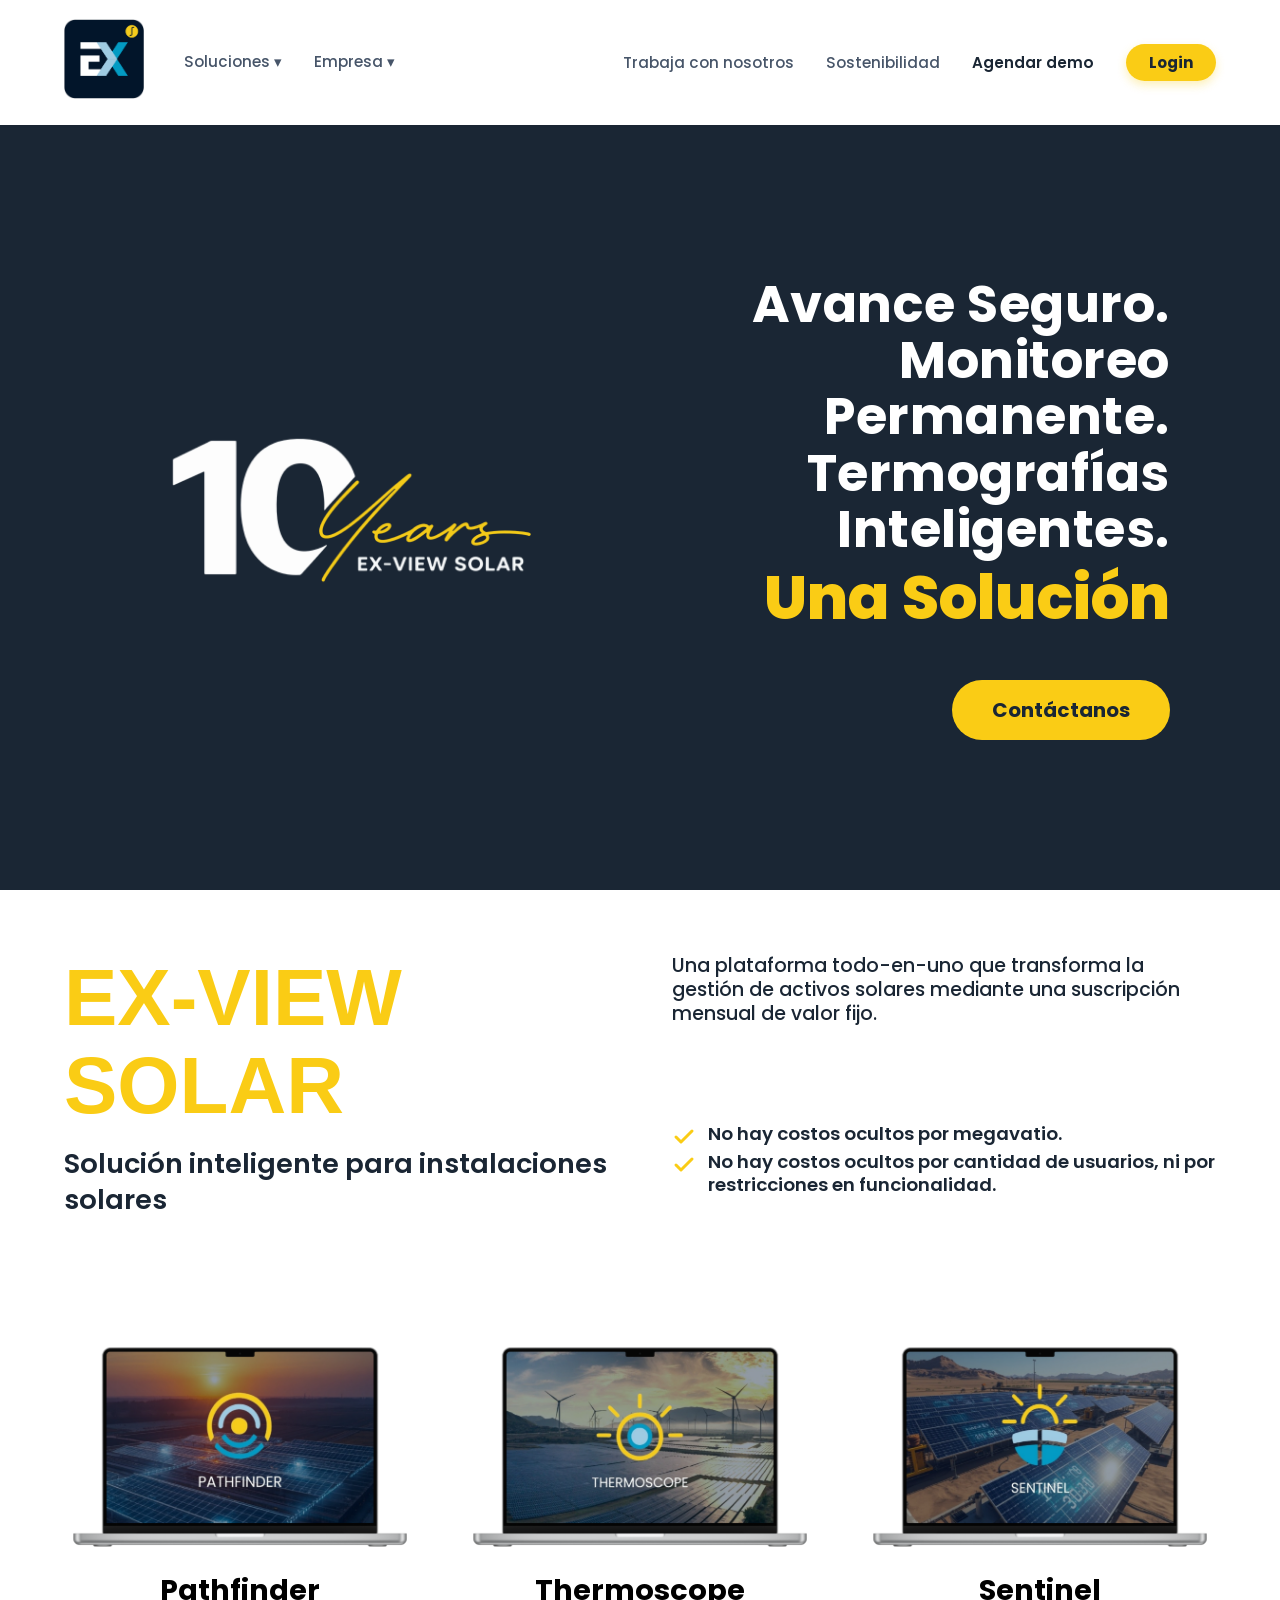
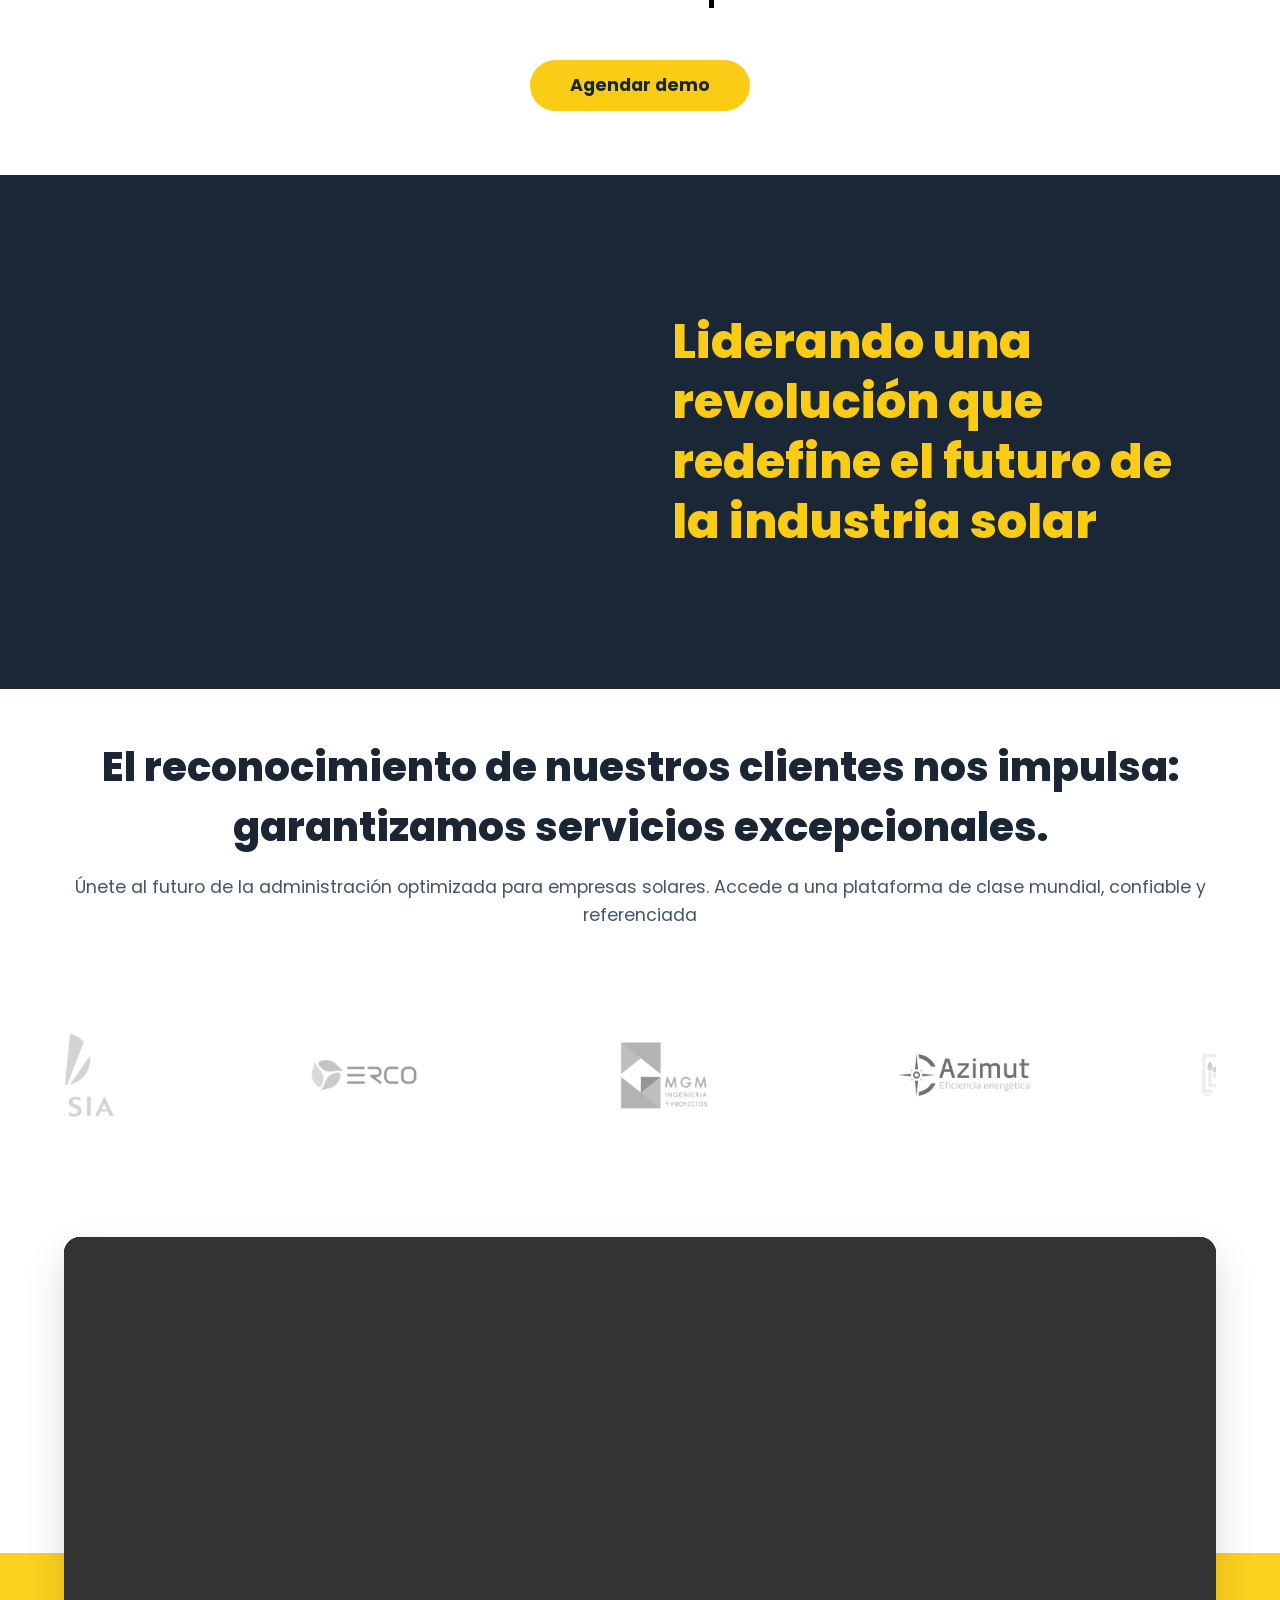
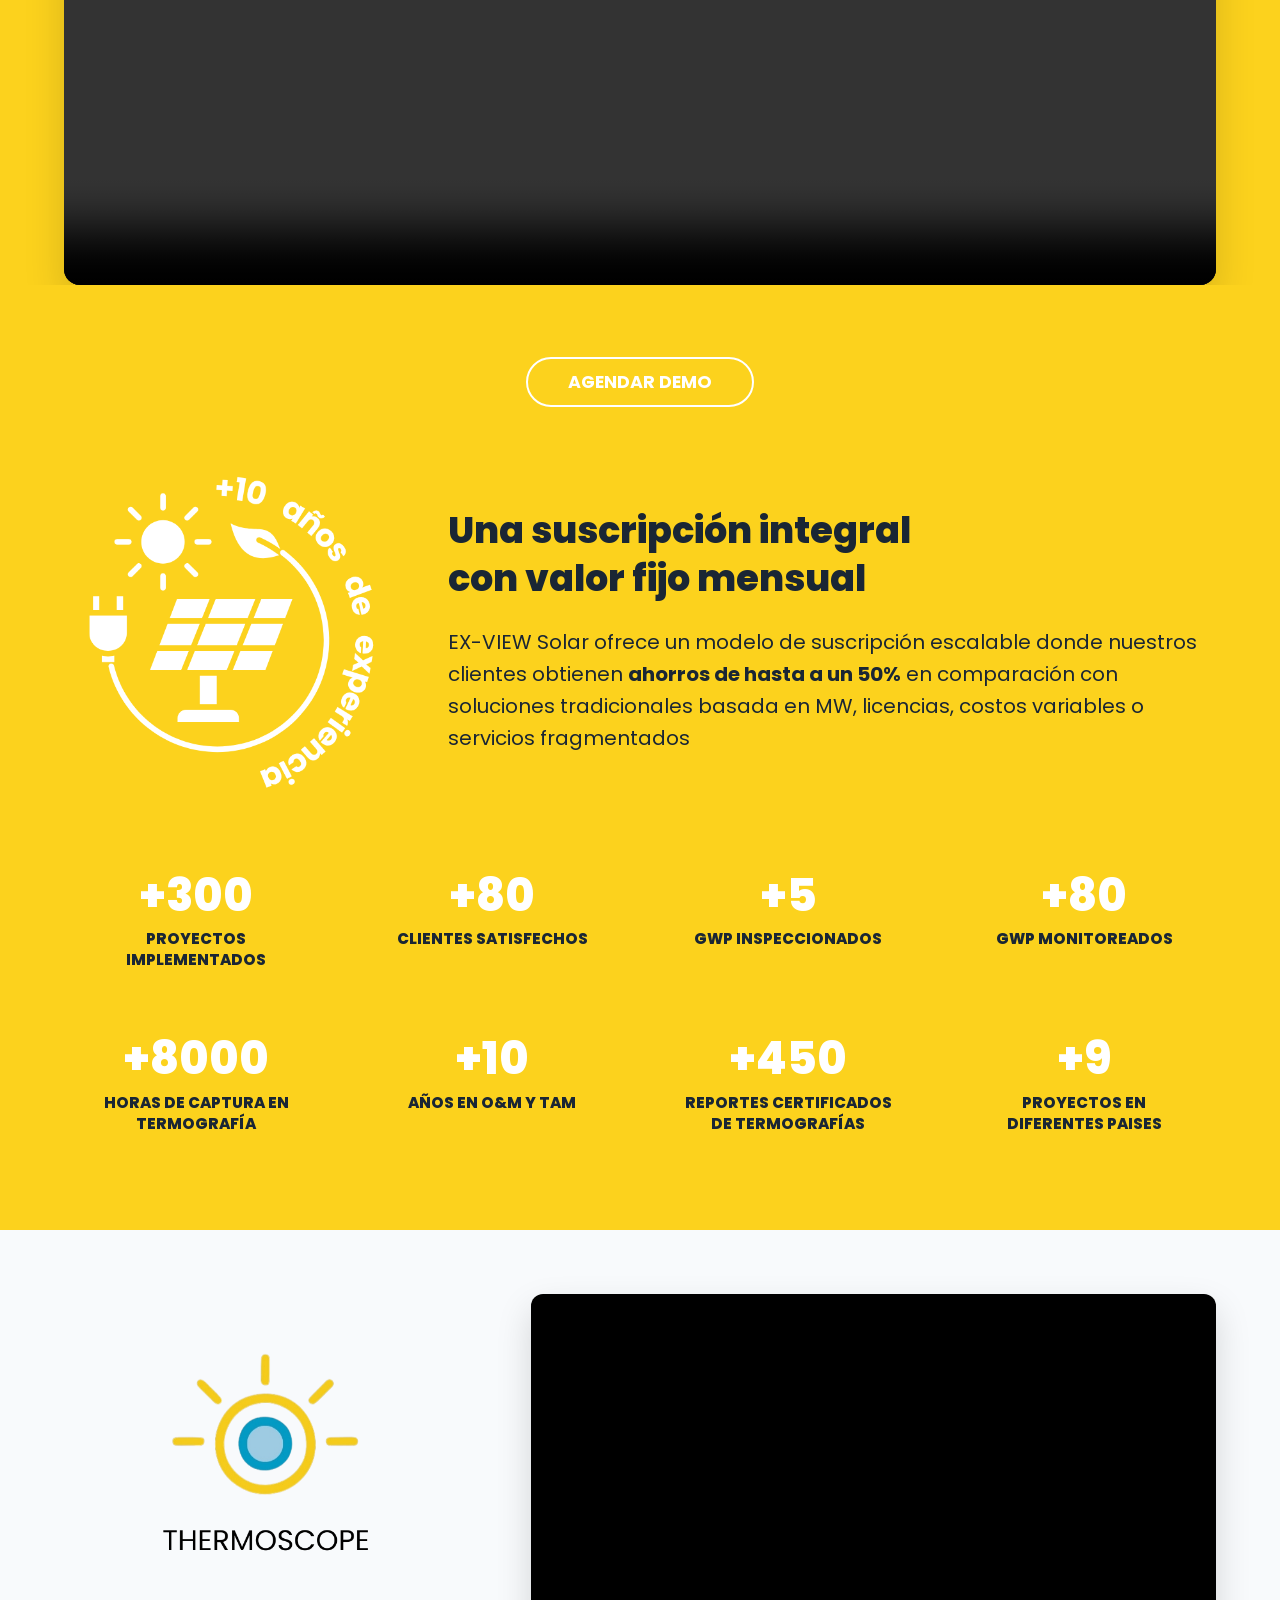
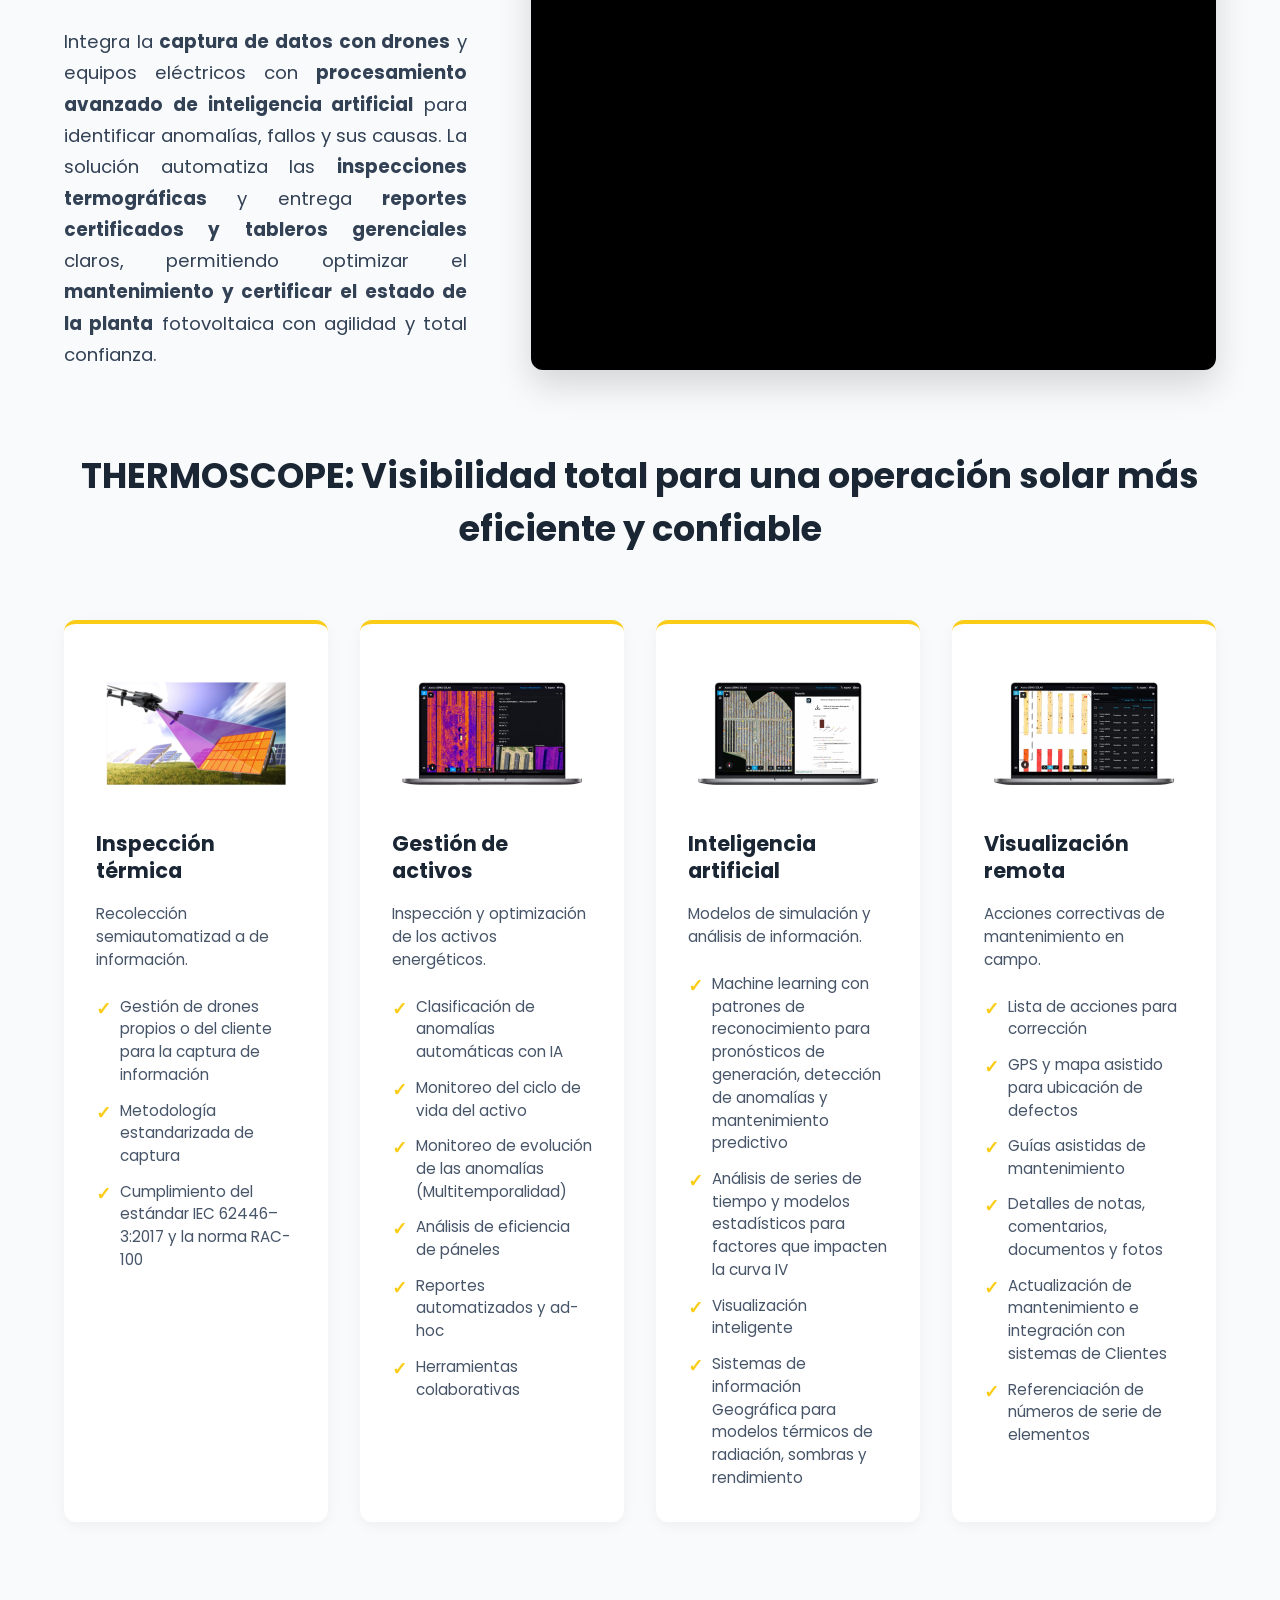
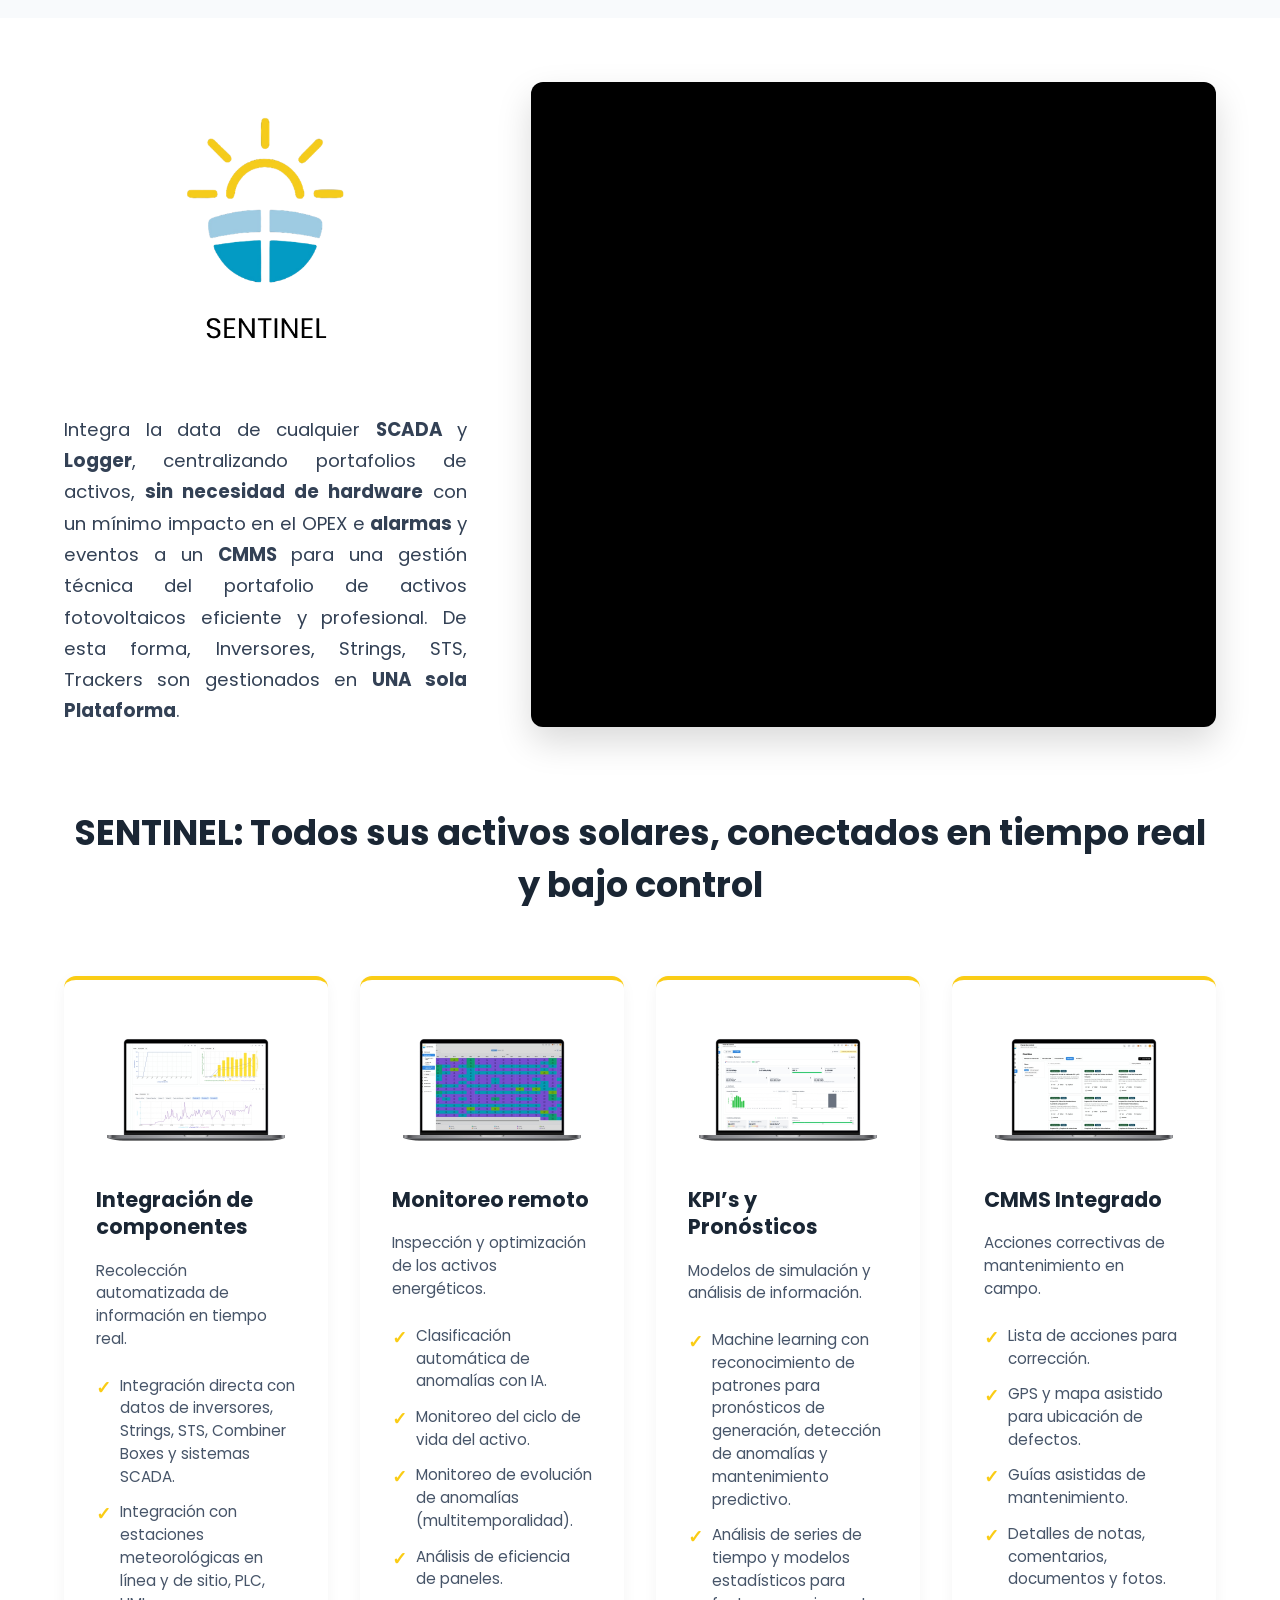
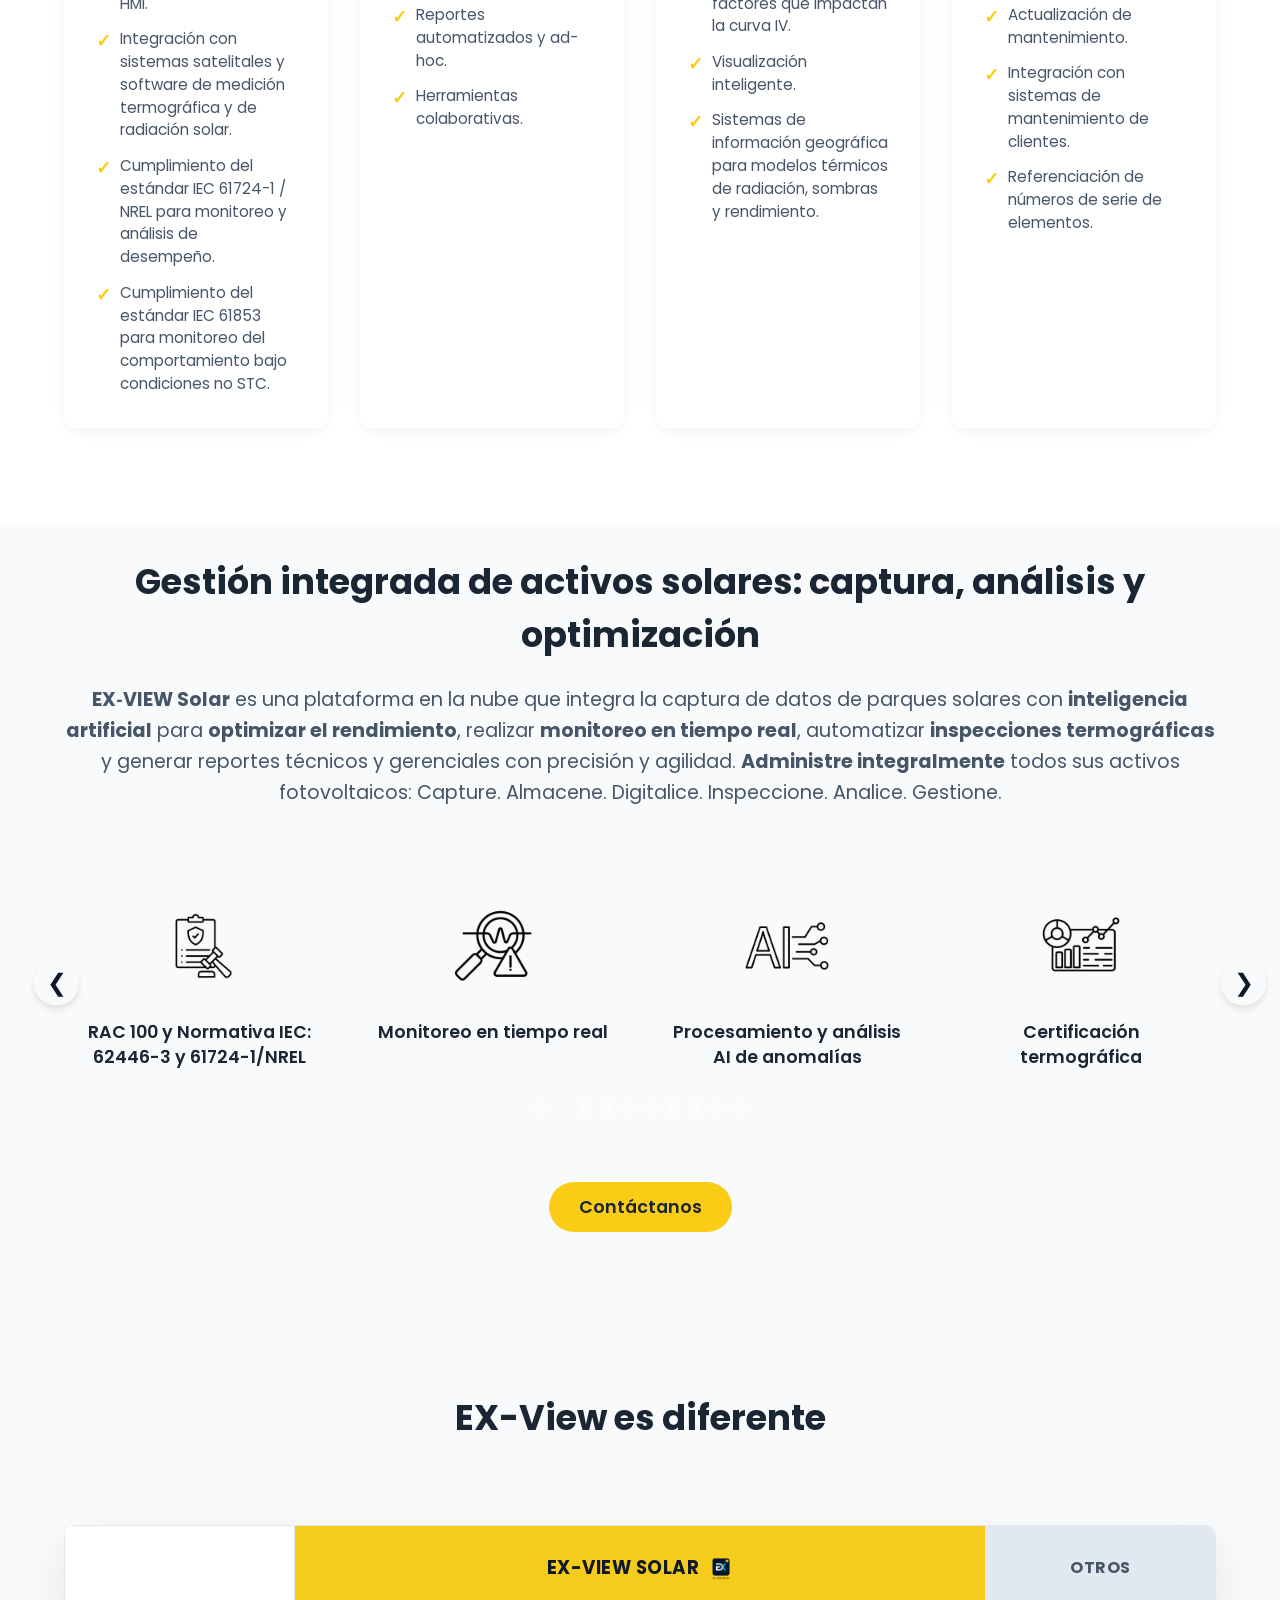
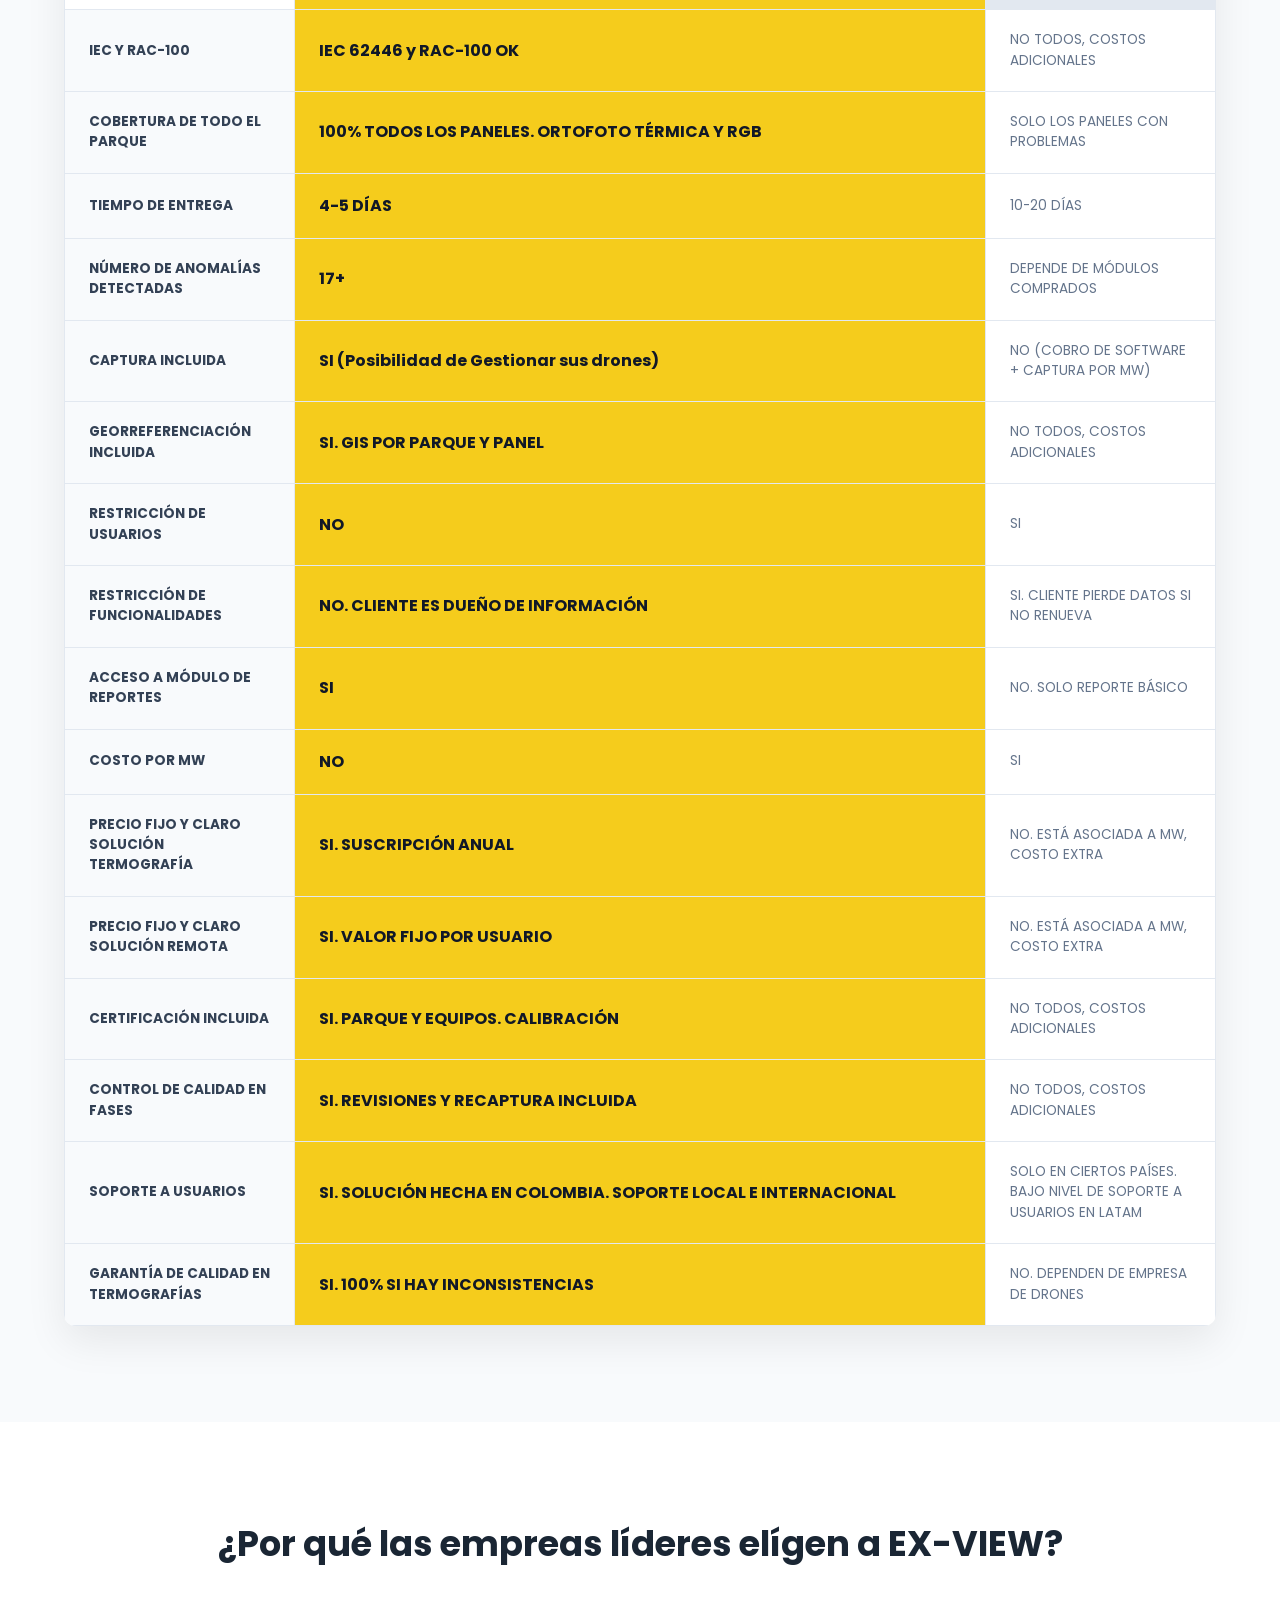
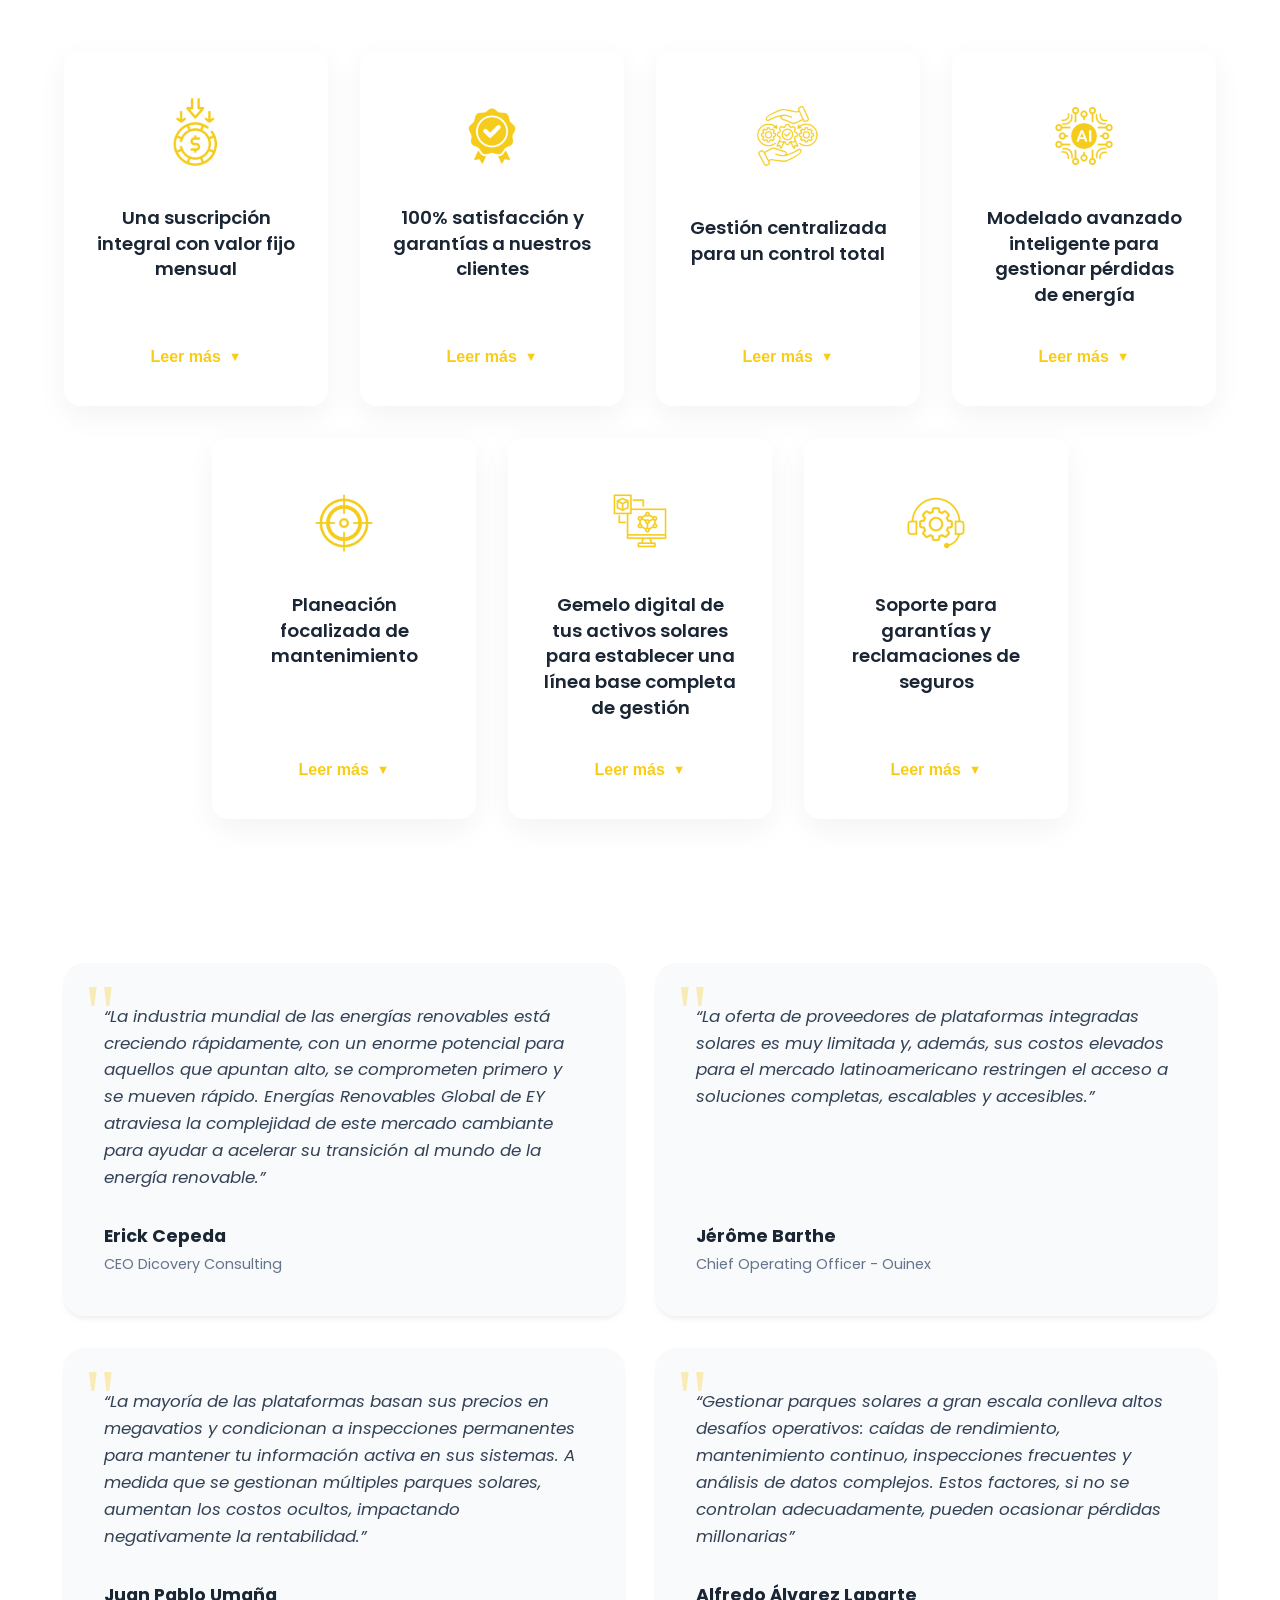
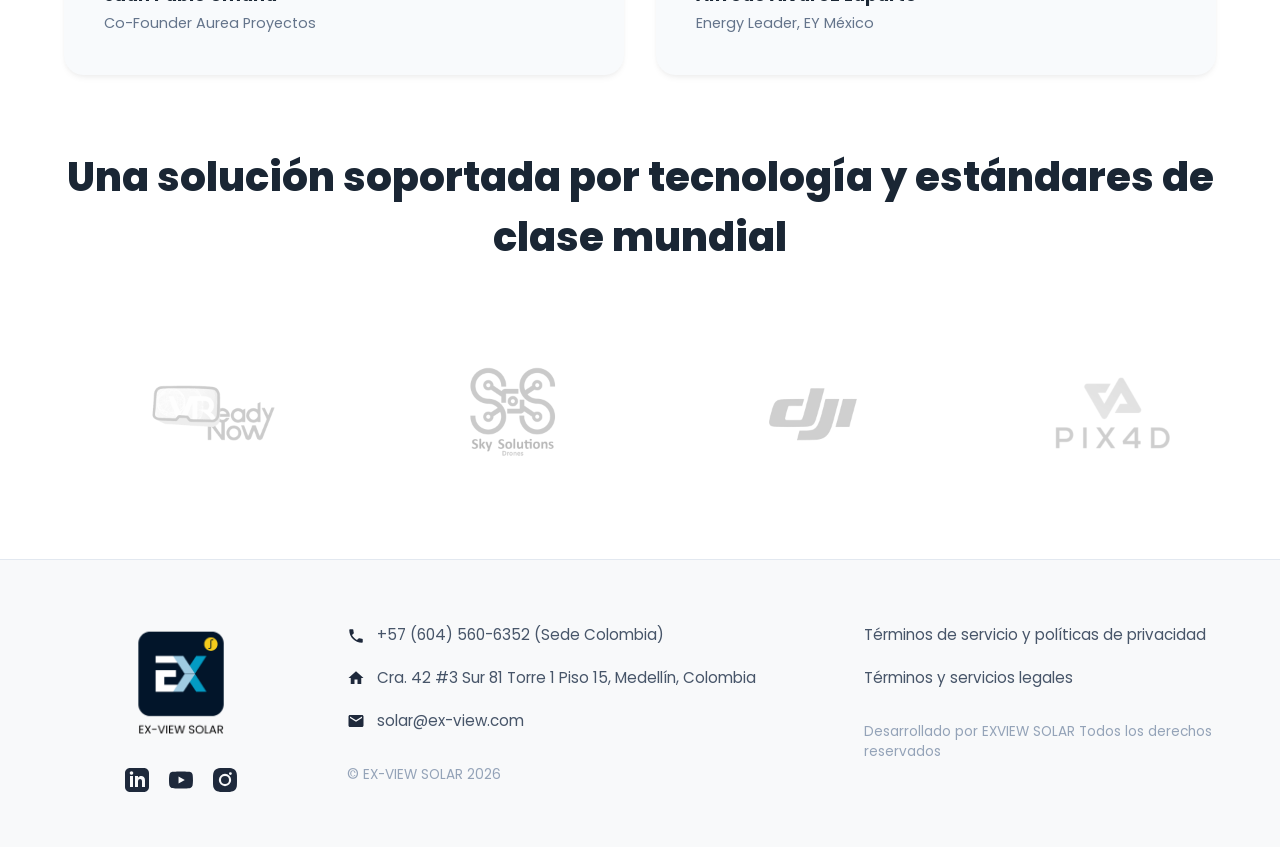
==== commit 4a007e14: "feat: add About Us page and update application infrastructure with new media assets" ====
--- a/index.html
+++ b/index.html
@@ -13,10 +13,35 @@
 
 <body>
     <header>
-        <div class="logo">
-            <img src="media/logo-nav.png" alt="Ex-view Solar Logo" class="nav-logo">
+        <div class="header-left">
+            <div class="logo">
+                <a href="index.html">
+                    <img src="media/logo-nav.png" alt="Ex-view Solar Logo" class="nav-logo">
+                </a>
+            </div>
+            <nav class="nav-left">
+                <ul>
+                    <li class="nav-dropdown">
+                        <a href="javascript:void(0)" class="dropdown-toggle">Soluciones <span class="arrow">▾</span></a>
+                        <div class="dropdown-content">
+                            <a href="index.html#productos">Thermoscope</a>
+                            <a href="index.html#sentinel">Sentinel</a>
+                            <a href="pathfinder.html">Pathfinder</a>
+                        </div>
+                    </li>
+                    <li class="nav-dropdown">
+                        <a href="javascript:void(0)" class="dropdown-toggle">Empresa <span class="arrow">▾</span></a>
+                        <div class="dropdown-content">
+                            <a href="nosotros.html">Acerca de nosotros</a>
+                            <a href="nosotros.html#valores">Nuestros valores</a>
+                            <a href="nosotros.html#equipo">Nuestro equipo</a>
+                            <a href="nosotros.html#presencia">Presencia internacional</a>
+                        </div>
+                    </li>
+                </ul>
+            </nav>
         </div>
-        <nav>
+        <nav class="nav-right">
             <ul>
                 <li><a href="trabaja-con-nosotros.html">Trabaja con nosotros</a></li>
                 <li><a href="sostenibilidad.html">Sostenibilidad</a></li>
@@ -41,7 +66,7 @@
             <div class="hero-content">
                 <!-- Columna Izquierda: Imagen 10 Años -->
                 <div class="hero-column left">
-                    <img src="media/10anos.png" alt="10 Años de Experiencia" class="hero-10-years-img">
+                    <img src="media/10anios.png" alt="10 Años de Experiencia" class="hero-10-years-img">
                 </div>
 
                 <!-- Columna Derecha: Textos y botón -->
@@ -96,10 +121,6 @@
 
         <!-- Servicios -->
         <section id="servicios" class="new-services-section">
-            <div class="ns-header">
-                <img src="media/logo-nav.png" alt="Ex-View Logo" class="ns-logo">
-                <h2 class="ns-title">Liderando una revolución que redefine el futuro de la industria solar</h2>
-            </div>
 
             <div class="ns-grid">
                 <!-- Servicio 1 -->
@@ -134,10 +155,25 @@
             </div>
         </section>
 
+        <!-- Nueva Sección de Revolución Visual -->
+        <section id="revolucion" class="revolucion-section">
+            <div class="revolucion-container">
+                <div class="rev-left">
+                    <video src="media/video-cuadrado.mp4" autoplay loop muted playsinline class="rev-video"></video>
+                </div>
+                <div class="rev-right">
+                    <h2 class="rev-title">Liderando una revolución que redefine el futuro de la industria solar</h2>
+                </div>
+            </div>
+        </section>
+
+
+
         <!-- Líderes y Testimonios Section -->
         <section id="lideres" class="lideres-section">
             <div class="lideres-header">
-                <h2 class="main-title">Los líderes en el sector confían en nosotros</h2>
+                <h2 class="main-title">El reconocimiento de nuestros clientes nos impulsa: garantizamos servicios
+                    excepcionales.</h2>
                 <p>Únete al futuro de la administración optimizada para empresas solares. Accede a una plataforma de
                     clase mundial, confiable y referenciada</p>
             </div>
@@ -145,42 +181,137 @@
             <div class="lideres-marquee" id="lideres-marquee">
                 <div class="marquee-track">
                     <!-- Set 1 -->
-                    <img src="media/lideres/afinia.png" alt="Afinia">
-                    <img src="media/lideres/argos.png" alt="Argos">
-                    <img src="media/lideres/celsia.png" alt="Celsia">
-                    <img src="media/lideres/ciudadluz.png" alt="Ciudad Luz">
-                    <img src="media/lideres/copower.png" alt="Copower">
-                    <img src="media/lideres/edenor.png" alt="Edenor">
-                    <img src="media/lideres/energetica.png" alt="Energetica">
-                    <img src="media/lideres/epm.png" alt="EPM">
-                    <img src="media/lideres/equans.png" alt="Equans">
-                    <img src="media/lideres/exito.png" alt="Exito">
-                    <img src="media/lideres/greencol.png" alt="Greencol">
-                    <img src="media/lideres/greenenergy.png" alt="Green Energy">
-                    <img src="media/lideres/pereira.png" alt="Pereira">
-                    <img src="media/lideres/powerchina.png" alt="Powerchina">
-                    <img src="media/lideres/ventus.png" alt="Ventus">
-                    <img src="media/lideres/enersolax.png" alt="Enersolax">
+                    <img src="media/lideres/44.jpg" alt="44">
+                    <img src="media/lideres/45.jpg" alt="45">
+                    <img src="media/lideres/46.jpg" alt="46">
+                    <img src="media/lideres/47.jpg" alt="47">
+                    <img src="media/lideres/48.jpg" alt="48">
+                    <img src="media/lideres/49.jpg" alt="49">
+                    <img src="media/lideres/50.jpg" alt="50">
+                    <img src="media/lideres/51.jpg" alt="51">
+                    <img src="media/lideres/52.jpg" alt="52">
+                    <img src="media/lideres/53.jpg" alt="53">
+                    <img src="media/lideres/54.jpg" alt="54">
+                    <img src="media/lideres/55.jpg" alt="55">
+                    <img src="media/lideres/56.jpg" alt="56">
+                    <img src="media/lideres/57.jpg" alt="57">
+                    <img src="media/lideres/58.jpg" alt="58">
+                    <img src="media/lideres/59.jpg" alt="59">
+                    <img src="media/lideres/60.jpg" alt="60">
+                    <img src="media/lideres/61.jpg" alt="61">
+                    <img src="media/lideres/62.jpg" alt="62">
+                    <img src="media/lideres/63.jpg" alt="63">
+                    <img src="media/lideres/64.jpg" alt="64">
+                    <img src="media/lideres/65.jpg" alt="65">
+                    <img src="media/lideres/66.jpg" alt="66">
+                    <img src="media/lideres/67.jpg" alt="67">
+                    <img src="media/lideres/68.jpg" alt="68">
+                    <img src="media/lideres/69.jpg" alt="69">
+                    <img src="media/lideres/70.jpg" alt="70">
+                    <img src="media/lideres/71.jpg" alt="71">
                     <!-- Set 2 for infinite effect -->
-                    <img src="media/lideres/afinia.png" alt="Afinia">
-                    <img src="media/lideres/argos.png" alt="Argos">
-                    <img src="media/lideres/celsia.png" alt="Celsia">
-                    <img src="media/lideres/ciudadluz.png" alt="Ciudad Luz">
-                    <img src="media/lideres/copower.png" alt="Copower">
-                    <img src="media/lideres/edenor.png" alt="Edenor">
-                    <img src="media/lideres/energetica.png" alt="Energetica">
-                    <img src="media/lideres/epm.png" alt="EPM">
-                    <img src="media/lideres/equans.png" alt="Equans">
-                    <img src="media/lideres/exito.png" alt="Exito">
-                    <img src="media/lideres/greencol.png" alt="Greencol">
-                    <img src="media/lideres/greenenergy.png" alt="Green Energy">
-                    <img src="media/lideres/pereira.png" alt="Pereira">
-                    <img src="media/lideres/powerchina.png" alt="Powerchina">
-                    <img src="media/lideres/ventus.png" alt="Ventus">
-                    <img src="media/lideres/enersolax.png" alt="Enersolax">
+                    <img src="media/lideres/44.jpg" alt="44">
+                    <img src="media/lideres/45.jpg" alt="45">
+                    <img src="media/lideres/46.jpg" alt="46">
+                    <img src="media/lideres/47.jpg" alt="47">
+                    <img src="media/lideres/48.jpg" alt="48">
+                    <img src="media/lideres/49.jpg" alt="49">
+                    <img src="media/lideres/50.jpg" alt="50">
+                    <img src="media/lideres/51.jpg" alt="51">
+                    <img src="media/lideres/52.jpg" alt="52">
+                    <img src="media/lideres/53.jpg" alt="53">
+                    <img src="media/lideres/54.jpg" alt="54">
+                    <img src="media/lideres/55.jpg" alt="55">
+                    <img src="media/lideres/56.jpg" alt="56">
+                    <img src="media/lideres/57.jpg" alt="57">
+                    <img src="media/lideres/58.jpg" alt="58">
+                    <img src="media/lideres/59.jpg" alt="59">
+                    <img src="media/lideres/60.jpg" alt="60">
+                    <img src="media/lideres/61.jpg" alt="61">
+                    <img src="media/lideres/62.jpg" alt="62">
+                    <img src="media/lideres/63.jpg" alt="63">
+                    <img src="media/lideres/64.jpg" alt="64">
+                    <img src="media/lideres/65.jpg" alt="65">
+                    <img src="media/lideres/66.jpg" alt="66">
+                    <img src="media/lideres/67.jpg" alt="67">
+                    <img src="media/lideres/68.jpg" alt="68">
+                    <img src="media/lideres/69.jpg" alt="69">
+                    <img src="media/lideres/70.jpg" alt="70">
+                    <img src="media/lideres/71.jpg" alt="71">
                 </div>
             </div>
         </section>
+
+        <!-- Separador de Video y Sección Experiencia -->
+        <div class="video-experiencia-wrapper">
+            <div class="video-bg-split">
+                <section class="video-separator">
+                    <div class="video-container">
+                        <video id="separator-video" controls playsinline preload="metadata">
+                            <source src="media/exviewsolar.mp4#t=7" type="video/mp4">
+                            Tu navegador no soporta la etiqueta de video.
+                        </video>
+                    </div>
+                </section>
+            </div>
+
+            <section id="experiencia" class="experiencia-section">
+                <div class="experiencia-container">
+                    <div class="exp-btn-container">
+                        <a href="https://outlook.office.com/bookwithme/user/ec80f24293d140fbab57c93c420489b5%40ex-view.com/meetingtype/DexZnxR1p0GSkdsBgtetCQ2?anonymous&ismsaljsauthenabled"
+                            target="_blank" rel="noopener noreferrer" class="btn-outline-white">Agendar Demo</a>
+                    </div>
+
+                    <div class="exp-intro">
+                        <div class="exp-graphic">
+                            <img src="media/experiencia.png" alt="+15 años de experiencia">
+                        </div>
+                        <div class="exp-text">
+                            <h2>Una suscripción integral<br>con valor fijo mensual</h2>
+                            <p>EX-VIEW Solar ofrece un modelo de suscripción escalable donde nuestros clientes obtienen
+                                <strong>ahorros de hasta a un 50%</strong> en comparación con soluciones tradicionales
+                                basada en MW, licencias, costos variables o servicios fragmentados
+                            </p>
+                        </div>
+                    </div>
+
+                    <div class="exp-stats-grid">
+                        <div class="exp-stat-item">
+                            <h3>+300</h3>
+                            <p>Proyectos<br>Implementados</p>
+                        </div>
+                        <div class="exp-stat-item">
+                            <h3>+80</h3>
+                            <p>Clientes Satisfechos</p>
+                        </div>
+                        <div class="exp-stat-item">
+                            <h3>+5</h3>
+                            <p>GWP Inspeccionados</p>
+                        </div>
+                        <div class="exp-stat-item">
+                            <h3>+80</h3>
+                            <p>GWP Monitoreados</p>
+                        </div>
+                        <div class="exp-stat-item">
+                            <h3>+8000</h3>
+                            <p>Horas de captura en<br>termografía</p>
+                        </div>
+                        <div class="exp-stat-item">
+                            <h3>+10</h3>
+                            <p>Años en O&M y TAM</p>
+                        </div>
+                        <div class="exp-stat-item">
+                            <h3>+450</h3>
+                            <p>Reportes certificados<br>de termografías</p>
+                        </div>
+                        <div class="exp-stat-item">
+                            <h3>+9</h3>
+                            <p>Proyectos en<br>diferentes paises</p>
+                        </div>
+                    </div>
+                </div>
+            </section>
+        </div>
 
         <!-- Nueva Sección: Detalles de Productos Ex-View Solar -->
         <section id="productos" class="product-detail-section">
@@ -193,7 +324,9 @@
                 <!-- Zona superior: Imagen/Texto y Video -->
                 <div class="product-intro">
                     <div class="product-info">
-                        <img src="media/thermoscope.png" alt="Thermoscope" class="product-logo-img">
+                        <a href="thermoscope.html">
+                            <img src="media/thermoscope.png" alt="Thermoscope" class="product-logo-img">
+                        </a>
                         <p class="product-description">
                             Integra la <strong>captura de datos con drones</strong> y equipos eléctricos con
                             <strong>procesamiento avanzado de
@@ -283,12 +416,14 @@
         </section>
 
         <!-- Segunda Parte: Sentinel -->
-        <section class="product-detail-section sentinel-section">
+        <section class="product-detail-section sentinel-section" id="sentinel">
             <div class="product-block">
                 <!-- Zona superior: Imagen/Texto y Video -->
                 <div class="product-intro">
                     <div class="product-info">
-                        <img src="media/sentinel.png" alt="Sentinel" class="product-logo-img">
+                        <a href="sentinel.html">
+                            <img src="media/sentinel.png" alt="Sentinel" class="product-logo-img">
+                        </a>
                         <p class="product-description">
                             Integra la data de cualquier <strong> SCADA </strong>y <strong>Logger</strong>,
                             centralizando portafolios de
@@ -387,76 +522,7 @@
             </div>
         </section>
 
-        <!-- Separador de Video y Sección Experiencia -->
-        <div class="video-experiencia-wrapper">
-            <div class="video-bg-split">
-                <section class="video-separator">
-                    <div class="video-container">
-                        <video id="separator-video" controls playsinline preload="metadata">
-                            <source src="media/exviewsolar.mp4#t=7" type="video/mp4">
-                            Tu navegador no soporta la etiqueta de video.
-                        </video>
-                    </div>
-                </section>
-            </div>
-
-            <section id="experiencia" class="experiencia-section">
-                <div class="experiencia-container">
-                    <div class="exp-btn-container">
-                        <a href="https://outlook.office.com/bookwithme/user/ec80f24293d140fbab57c93c420489b5%40ex-view.com/meetingtype/DexZnxR1p0GSkdsBgtetCQ2?anonymous&ismsaljsauthenabled"
-                            target="_blank" rel="noopener noreferrer" class="btn-outline-white">Agendar Demo</a>
-                    </div>
-
-                    <div class="exp-intro">
-                        <div class="exp-graphic">
-                            <img src="media/experiencia.png" alt="+15 años de experiencia">
-                        </div>
-                        <div class="exp-text">
-                            <h2>Una suscripción integral<br>con valor fijo mensual</h2>
-                            <p>EX-VIEW Solar ofrece un modelo de suscripción escalable donde nuestros clientes obtienen
-                                <strong>ahorros de hasta a un 50%</strong> en comparación con soluciones tradicionales
-                                basada en MW, licencias, costos variables o servicios fragmentados
-                            </p>
-                        </div>
-                    </div>
-
-                    <div class="exp-stats-grid">
-                        <div class="exp-stat-item">
-                            <h3>+300</h3>
-                            <p>Proyectos<br>Implementados</p>
-                        </div>
-                        <div class="exp-stat-item">
-                            <h3>+80</h3>
-                            <p>Clientes Satisfechos</p>
-                        </div>
-                        <div class="exp-stat-item">
-                            <h3>+5</h3>
-                            <p>GWP Inspeccionados</p>
-                        </div>
-                        <div class="exp-stat-item">
-                            <h3>+80</h3>
-                            <p>GWP Monitoreados</p>
-                        </div>
-                        <div class="exp-stat-item">
-                            <h3>+8000</h3>
-                            <p>Horas de captura en<br>termografía</p>
-                        </div>
-                        <div class="exp-stat-item">
-                            <h3>+10</h3>
-                            <p>Años en O&M y TAM</p>
-                        </div>
-                        <div class="exp-stat-item">
-                            <h3>+450</h3>
-                            <p>Reportes certificados<br>de termografías</p>
-                        </div>
-                        <div class="exp-stat-item">
-                            <h3>+9</h3>
-                            <p>Proyectos en<br>diferentes paises</p>
-                        </div>
-                    </div>
-                </div>
-            </section>
-        </div>
+
 
         <!-- Nueva Sección: Capacidad Funcional -->
         <section id="capacidad-funcional" class="capacidad-section">
@@ -540,52 +606,6 @@
 
 
 
-        <!-- Alianza Estratégica Section -->
-        <section id="alianza" class="alliance-section">
-            <div class="alliance-container">
-                <!-- Columna Izquierda: Imágenes -->
-                <div class="alliance-gallery">
-                    <div class="alliance-img-wrapper">
-                        <img src="media/ciudades/medellin.jpg" alt="Medellín">
-                    </div>
-                    <div class="alliance-img-wrapper">
-                        <img src="media/ciudades/miami.jpg" alt="Miami">
-                    </div>
-                    <div class="alliance-img-wrapper">
-                        <img src="media/ciudades/madrid.jpeg" alt="Madrid">
-                    </div>
-                </div>
-
-                <!-- Columna Derecha: Texto -->
-                <div class="alliance-content">
-                    <h2 class="main-title">EX-VIEW SOLAR: <br>La alianza estratégica de cuatro líderes del mercado</h2>
-                    <p>EBEDIX, pionera en IA e ingeniería digital, Drones Sky Solutions, líder en captura de datos
-                        solares con drones, y FlyNorth, experta en análisis y certificación termográfica, se unen para
-                        transformar la gestión de parques solares en el mundo.</p>
-
-                    <p>Esta alianza da origen a EX-View Solar, una solución SaaS pensada para acelerar la adopción a
-                        tecnologías de clase mundial, con precios accesibles. En un contexto donde las soluciones
-                        tradicionales suelen ser costosas, cobrar por megavatio o limitar el análisis con herramientas
-                        fragmentadas, EX-VIEW Solar se presenta como una alternativa completa, eficiente y adaptada a
-                        las necesidades reales del sector energético.</p>
-
-                    <p>EX-View Solar integra captura de datos, análisis inteligente y acción operativa en una sola
-                        plataforma, con un modelo de suscripción mensual todo incluido, sin costos ocultos ni cobros
-                        adicionales por funciones esenciales.</p>
-
-                    <p>Con sedes en Medellín, Miami y Madrid, EX-VIEW Solar brinda capacidad de operación y software
-                        local e internacional a todos nuestros clientes.</p>
-
-                    <!-- Logos de las empresas aliadas -->
-                    <div class="alliance-logos">
-                        <img src="media/empresas/ebedix.png" alt="Ebedix">
-                        <img src="media/empresas/skysolutions.png" alt="Sky Solutions">
-                        <img src="media/empresas/flynorth.png" alt="FlyNorth">
-                        <img src="media/empresas/sams.png" alt="SAMS">
-                    </div>
-                </div>
-            </div>
-        </section>
 
         <!-- Diferencias Section -->
         <section id="diferencias" class="difference-section">
@@ -869,44 +889,43 @@
             <div class="lideres-marquee avalan-marquee">
                 <div class="marquee-track">
                     <!-- Set 1 -->
-                    <img src="media/avalan/apple.png" alt="Apple">
-                    <img src="media/avalan/autodesk.png" alt="Autodesk">
-                    <img src="media/avalan/aws.png" alt="AWS">
-                    <img src="media/avalan/dji.png" alt="DJI">
-                    <img src="media/avalan/esri.png" alt="Esri">
-                    <img src="media/avalan/ged.png" alt="GED">
-                    <img src="media/avalan/metashape.png" alt="Metashape">
-                    <img src="media/avalan/microsoft.png" alt="Microsoft">
-                    <img src="media/avalan/pelagus.png" alt="Pelagus">
-                    <img src="media/avalan/pix4d.png" alt="Pix4D">
-                    <img src="media/avalan/qgis.png" alt="QGIS">
-                    <img src="media/avalan/skysolutions.png" alt="Sky Solutions">
-                    <img src="media/avalan/spacex.png" alt="SpaceX">
-                    <img src="media/avalan/ssl.png" alt="SSL">
-                    <img src="media/avalan/ultraly.png" alt="Ultraly">
-                    <img src="media/avalan/vreadynor.png" alt="Vready Nor">
-                    <img src="media/avalan/react.png" alt="React">
-                    <img src="media/avalan/27001.png" alt="27001">
+                    <img src="media/aliados/6.png" alt="6">
+                    <img src="media/aliados/7.png" alt="7">
+                    <img src="media/aliados/8.png" alt="8">
+                    <img src="media/aliados/9.png" alt="9">
+                    <img src="media/aliados/10.png" alt="10">
+                    <img src="media/aliados/11.png" alt="11">
+                    <img src="media/aliados/12.png" alt="12">
+                    <img src="media/aliados/13.png" alt="13">
+                    <img src="media/aliados/14.png" alt="14">
+                    <img src="media/aliados/15.png" alt="15">
+                    <img src="media/aliados/16.png" alt="16">
+                    <img src="media/aliados/17.png" alt="17">
+                    <img src="media/aliados/18.png" alt="18">
+                    <img src="media/aliados/19.png" alt="19">
+                    <img src="media/aliados/20.png" alt="20">
+                    <img src="media/aliados/21.png" alt="21">
+                    <img src="media/aliados/22.png" alt="22">
 
                     <!-- Set 2 (Clon para scroll infinito) -->
-                    <img src="media/avalan/apple.png" alt="Apple">
-                    <img src="media/avalan/autodesk.png" alt="Autodesk">
-                    <img src="media/avalan/aws.png" alt="AWS">
-                    <img src="media/avalan/dji.png" alt="DJI">
-                    <img src="media/avalan/esri.png" alt="Esri">
-                    <img src="media/avalan/ged.png" alt="GED">
-                    <img src="media/avalan/metashape.png" alt="Metashape">
-                    <img src="media/avalan/microsoft.png" alt="Microsoft">
-                    <img src="media/avalan/pelagus.png" alt="Pelagus">
-                    <img src="media/avalan/pix4d.png" alt="Pix4D">
-                    <img src="media/avalan/qgis.png" alt="QGIS">
-                    <img src="media/avalan/skysolutions.png" alt="Sky Solutions">
-                    <img src="media/avalan/spacex.png" alt="SpaceX">
-                    <img src="media/avalan/ssl.png" alt="SSL">
-                    <img src="media/avalan/ultraly.png" alt="Ultraly">
-                    <img src="media/avalan/vreadynor.png" alt="Vready Nor">
-                    <img src="media/avalan/react.png" alt="React">
-                    <img src="media/avalan/27001.png" alt="27001">
+                    <img src="media/aliados/6.png" alt="6">
+                    <img src="media/aliados/7.png" alt="7">
+                    <img src="media/aliados/8.png" alt="8">
+                    <img src="media/aliados/9.png" alt="9">
+                    <img src="media/aliados/10.png" alt="10">
+                    <img src="media/aliados/11.png" alt="11">
+                    <img src="media/aliados/12.png" alt="12">
+                    <img src="media/aliados/13.png" alt="13">
+                    <img src="media/aliados/14.png" alt="14">
+                    <img src="media/aliados/15.png" alt="15">
+                    <img src="media/aliados/16.png" alt="16">
+                    <img src="media/aliados/17.png" alt="17">
+                    <img src="media/aliados/18.png" alt="18">
+                    <img src="media/aliados/19.png" alt="19">
+                    <img src="media/aliados/20.png" alt="20">
+                    <img src="media/aliados/21.png" alt="21">
+                    <img src="media/aliados/22.png" alt="22">
+
                 </div>
             </div>
         </section>
@@ -1122,6 +1141,12 @@
                         <svg viewBox="0 0 24 24" fill="currentColor" width="24" height="24">
                             <path
                                 d="M23.498 6.186a3.016 3.016 0 0 0-2.122-2.136C19.505 3.5 12 3.5 12 3.5s-7.505 0-9.377.55a3.016 3.016 0 0 0-2.122 2.136C0 8.07 0 12 0 12s0 3.93.501 5.814a3.016 3.016 0 0 0 2.122 2.136c1.871.55 9.377.55 9.377.55s7.505 0 9.377-.55a3.016 3.016 0 0 0 2.122-2.136C24 15.93 24 12 24 12s0-3.93-.502-5.814zM9.545 15.568V8.432L15.818 12l-6.273 3.568z" />
+                        </svg>
+                    </a>
+                    <a href="https://www.instagram.com/ex.view.solar" aria-label="Instagram" target="_blank">
+                        <svg viewBox="0 0 24 24" fill="currentColor" width="24" height="24">
+                            <path
+                                d="M12 0C8.74 0 8.333.015 7.053.072 5.775.132 4.905.333 4.14.63c-.789.306-1.459.717-2.126 1.384S.935 3.35.63 4.14C.333 4.905.131 5.775.072 7.053.012 8.333 0 8.74 0 12s.015 3.667.072 4.947c.06 1.277.261 2.148.558 2.913.306.788.717 1.459 1.384 2.126.667.666 1.336 1.079 2.126 1.384.766.296 1.636.499 2.913.558C8.333 23.988 8.74 24 12 24s3.667-.015 4.947-.072c1.277-.06 2.148-.262 2.913-.558a5.873 5.873 0 0 0 2.126-1.384 5.86 5.86 0 0 0 1.384-2.126c.296-.765.499-1.636.558-2.913.06-1.28.072-1.687.072-4.947s-.015-3.667-.072-4.947c-.06-1.277-.262-2.149-.558-2.913a5.861 5.861 0 0 0-1.384-2.126A5.873 5.873 0 0 0 19.86.63c-.765-.297-1.636-.499-2.913-.558C15.667.012 15.26 0 12 0zm0 5.838a6.162 6.162 0 1 1 0 12.324 6.162 6.162 0 0 1 0-12.324zM12 16a4 4 0 1 0 0-8 4 4 0 0 0 0 8zm3.965-10.405a1.44 1.44 0 1 1 2.881.001 1.44 1.44 0 0 1-2.881-.001z" />
                         </svg>
                     </a>
                 </div>
--- a/styles.css
+++ b/styles.css
@@ -93,6 +93,67 @@
     box-shadow: 0 6px 15px rgba(250, 204, 21, 0.5);
 }
 
+.header-left {
+    display: flex;
+    align-items: center;
+    gap: 2.5rem; /* Space between logo and left menu */
+}
+
+/* Dropdown Styles */
+.nav-dropdown {
+    position: relative;
+}
+
+.dropdown-toggle {
+    display: flex;
+    align-items: center;
+    gap: 4px;
+}
+
+.dropdown-content {
+    display: none;
+    position: absolute;
+    top: 100%;
+    left: 0;
+    background-color: #ffffff;
+    min-width: 230px;
+    box-shadow: 0 8px 24px rgba(0,0,0,0.1);
+    border-radius: 8px;
+    padding: 0.5rem 0;
+    z-index: 200;
+    border: 1px solid rgba(0,0,0,0.05);
+}
+
+.nav-dropdown:hover .dropdown-content {
+    display: block;
+    animation: fadeInDown 0.2s ease-out forwards;
+}
+
+@keyframes fadeInDown {
+    from {
+        opacity: 0;
+        transform: translateY(-10px);
+    }
+    to {
+        opacity: 1;
+        transform: translateY(0);
+    }
+}
+
+.dropdown-content a {
+    display: block;
+    padding: 0.75rem 1.5rem;
+    color: #475569;
+    font-size: 0.95rem;
+    transition: background-color 0.2s, color 0.2s;
+    font-weight: 500;
+}
+
+.dropdown-content a:hover {
+    background-color: #f8f9fa;
+    color: var(--primary-color);
+}
+
 .logo,
 nav {
     transition: transform 0.3s ease;
@@ -298,7 +359,7 @@
 /* --- Banner Section --- */
 .banner-section {
     background-color: #ffffff;
-    padding: 2rem 5%;
+    padding: 4rem 5%;
     color: var(--primary-color);
 }
 
@@ -681,7 +742,7 @@
 
 /* Product Detail Section */
 .product-detail-section {
-    padding: 6rem 5% 8rem;
+    padding: 4rem 5% 4rem;
     /* Fondo degradado: Empieza en amarillo fuerte, baja a blanco en el centro y vuelve a amarillo fluido al final */
     /* background: linear-gradient(to bottom, #FCD21D 0%, #ffffff 15%, #ffffff 85%, #FCD21D 100%); */
 }
@@ -1005,7 +1066,8 @@
 
 /* Capacidad Funcional Section */
 .capacidad-section {
-    padding: 4rem 5% 4rem;
+    padding: 2rem 5% 4rem;
+    background-color: #f8fafc;
 }
 
 .capacidad-header {
@@ -1393,8 +1455,7 @@
 
 /* Alianza Estratégica Section */
 .alliance-section {
-    padding: 6rem 5%;
-    background-color: #ffffff;
+    padding: 4rem 5%;
 }
 
 .alliance-container {
@@ -2237,7 +2298,8 @@
 
 /* --- New Services Section --- */
 .new-services-section {
-    padding: 4rem 5%;
+    padding: 1rem 5%;
+    padding-bottom: 4rem;
     background-color: #ffffff;
     text-align: center;
 }
@@ -2247,10 +2309,72 @@
     margin: 0 auto 2rem auto;
 }
 
-.ns-logo {
-    height: 120px;
+.animated-logo-container {
+    position: relative;
+    width: 100%;
+    max-width: 400px;
+    aspect-ratio: 1/1;
+    margin: 0 auto 2rem auto;
+    display: flex;
+    justify-content: center;
+    align-items: center;
+    z-index: 1;
+}
+
+.sun-glow {
+    position: absolute;
+    top: 50%;
+    left: 50%;
+    width: 0;
+    height: 0;
+    border-radius: 50%;
+    background: radial-gradient(circle, rgba(250, 204, 21, 0.9) 0%, rgba(250, 204, 21, 0.5) 40%, transparent 70%);
+    box-shadow: 0 0 60px 10px rgba(250, 204, 21, 0.3);
+    filter: blur(10px);
+    transform: translate(-50%, -50%);
+    z-index: -1;
+    opacity: 0;
+    animation: sunrise-glow 3s ease-in-out infinite alternate;
+    animation-delay: 1.5s;
+    /* Evitar que el clic interfiera con el sol si sucede */
+    pointer-events: none;
+}
+
+@keyframes sunrise-glow {
+    0% {
+        width: 100px;
+        height: 100px;
+        opacity: 0.15;
+    }
+
+    100% {
+        width: 220px;
+        height: 220px;
+        opacity: 0.6;
+    }
+}
+
+.ns-logo-animated {
+    width: 100%;
+    height: 100%;
+    max-width: 300px;
     object-fit: contain;
-    margin-bottom: 2rem;
+    position: relative;
+    z-index: 2;
+    opacity: 0;
+    animation: logo-fade-in 1.5s ease-out forwards;
+}
+
+@keyframes logo-fade-in {
+    0% {
+        opacity: 0;
+        transform: translateY(20px);
+    }
+
+    100% {
+        opacity: 1;
+        transform: translateY(0);
+    }
 }
 
 .ns-title {
@@ -2468,7 +2592,7 @@
 
 /* --- Alternating Section Backgrounds --- */
 .new-services-section {
-    background-color: #f8fafc !important;
+    background-color: #ffffff !important;
 }
 
 .tech-section {
@@ -2486,19 +2610,19 @@
 }
 
 .gestion-section {
+    background-color: #2789ec !important;
+}
+
+.alliance-section {
     background-color: #ffffff !important;
 }
 
-.alliance-section {
+.difference-section {
     background-color: #f8fafc !important;
 }
 
-.difference-section {
+.eligen-section {
     background-color: #ffffff !important;
-}
-
-.eligen-section {
-    background-color: #f8fafc !important;
 }
 
 #lideres {
@@ -2507,4 +2631,54 @@
 
 #avalan {
     background-color: #ffffff !important;
+}
+
+/* --- Sección Revolución --- */
+.revolucion-section {
+    background-color: #1A2737;
+    padding: 2rem 5%;
+}
+
+.revolucion-container {
+    max-width: 1440px;
+    margin: 0 auto;
+    display: flex;
+    align-items: center;
+    gap: 4rem;
+}
+
+.rev-left {
+    flex: 1;
+    display: flex;
+    justify-content: center;
+}
+
+.rev-video {
+    width: 100%;
+    max-width: 450px;
+    aspect-ratio: 1/1;
+    object-fit: cover;
+    mix-blend-mode: screen;
+    /* Quita los bordes negros del video dejándolo azul */
+    -webkit-mask-image: radial-gradient(circle, black 10%, transparent 60%);
+    mask-image: radial-gradient(circle, black 25%, transparent 65%);
+    border-radius: 20px;
+}
+
+.rev-right {
+    flex: 1;
+}
+
+.rev-title {
+    font-size: 3rem;
+    font-weight: 800;
+    line-height: 1.25;
+    color: #facc15;
+}
+
+@media (max-width: 992px) {
+    .revolucion-container {
+        flex-direction: column;
+        text-align: center;
+    }
 }
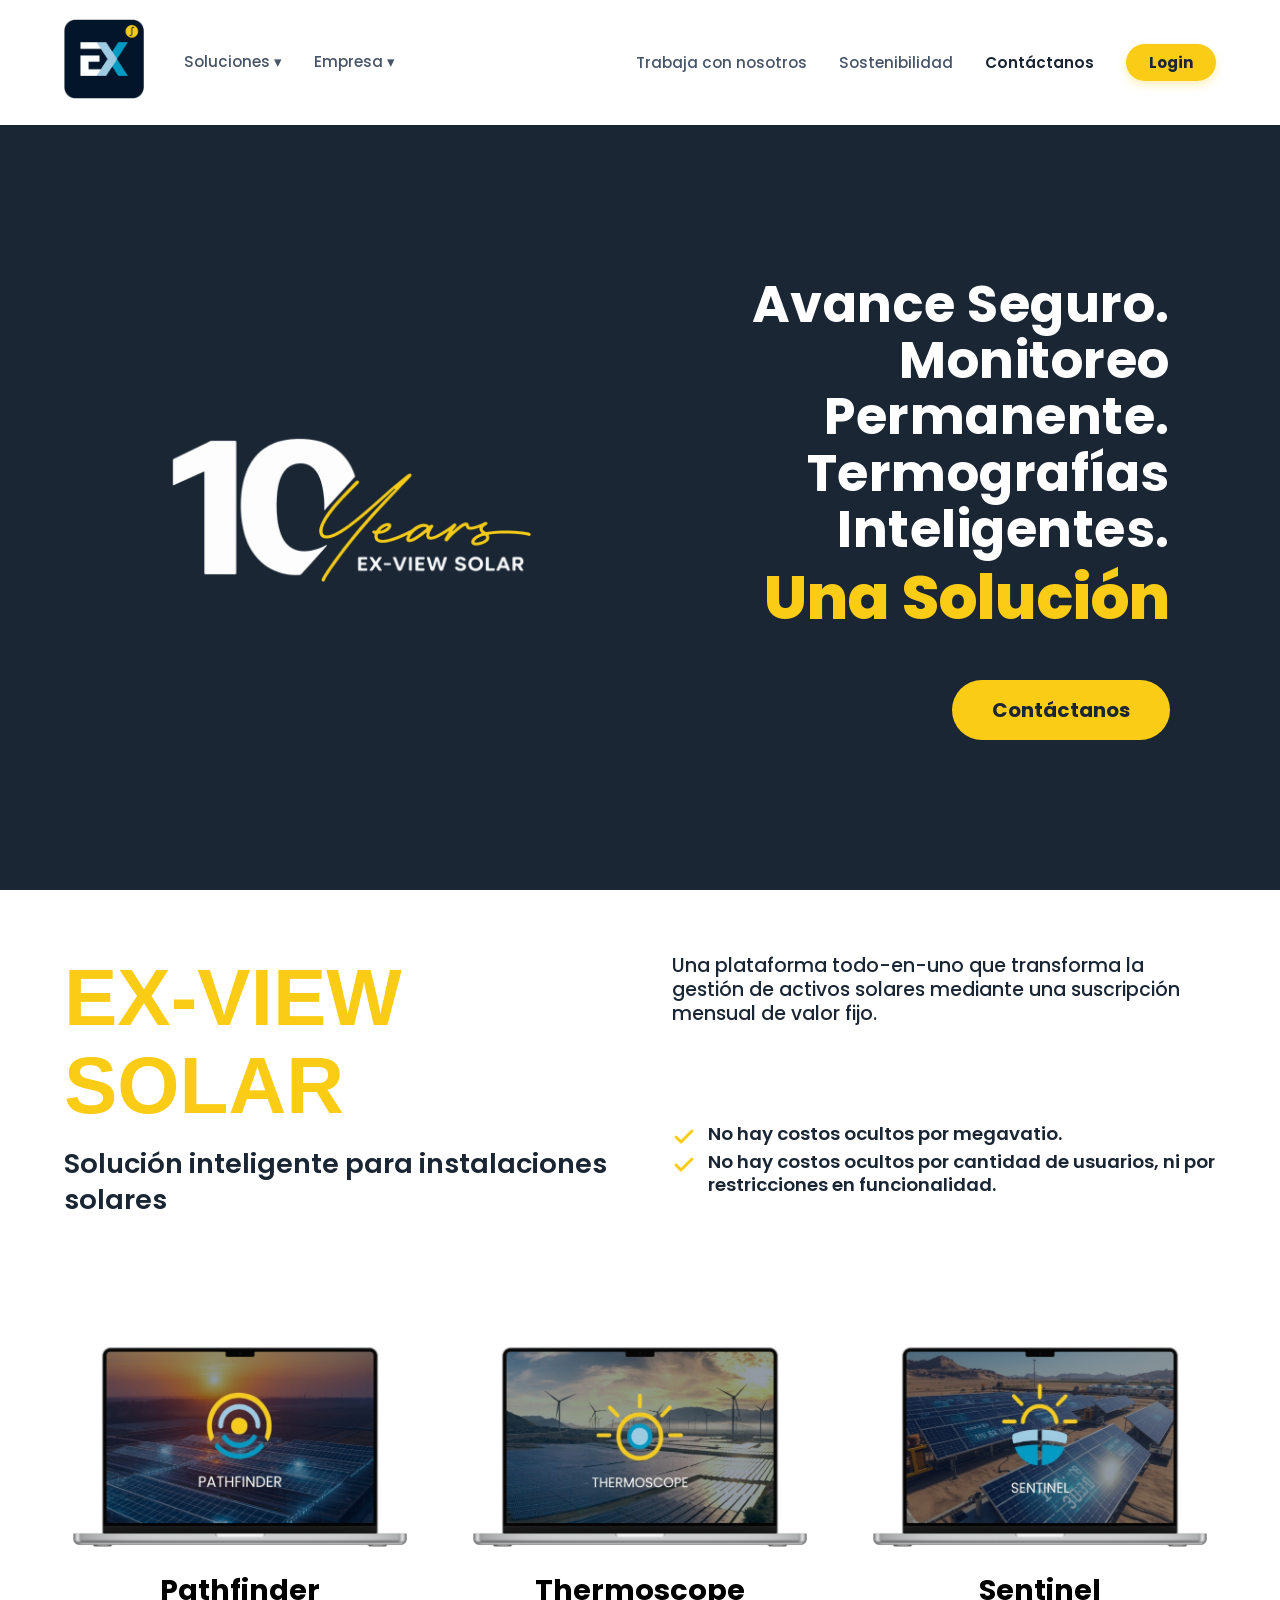
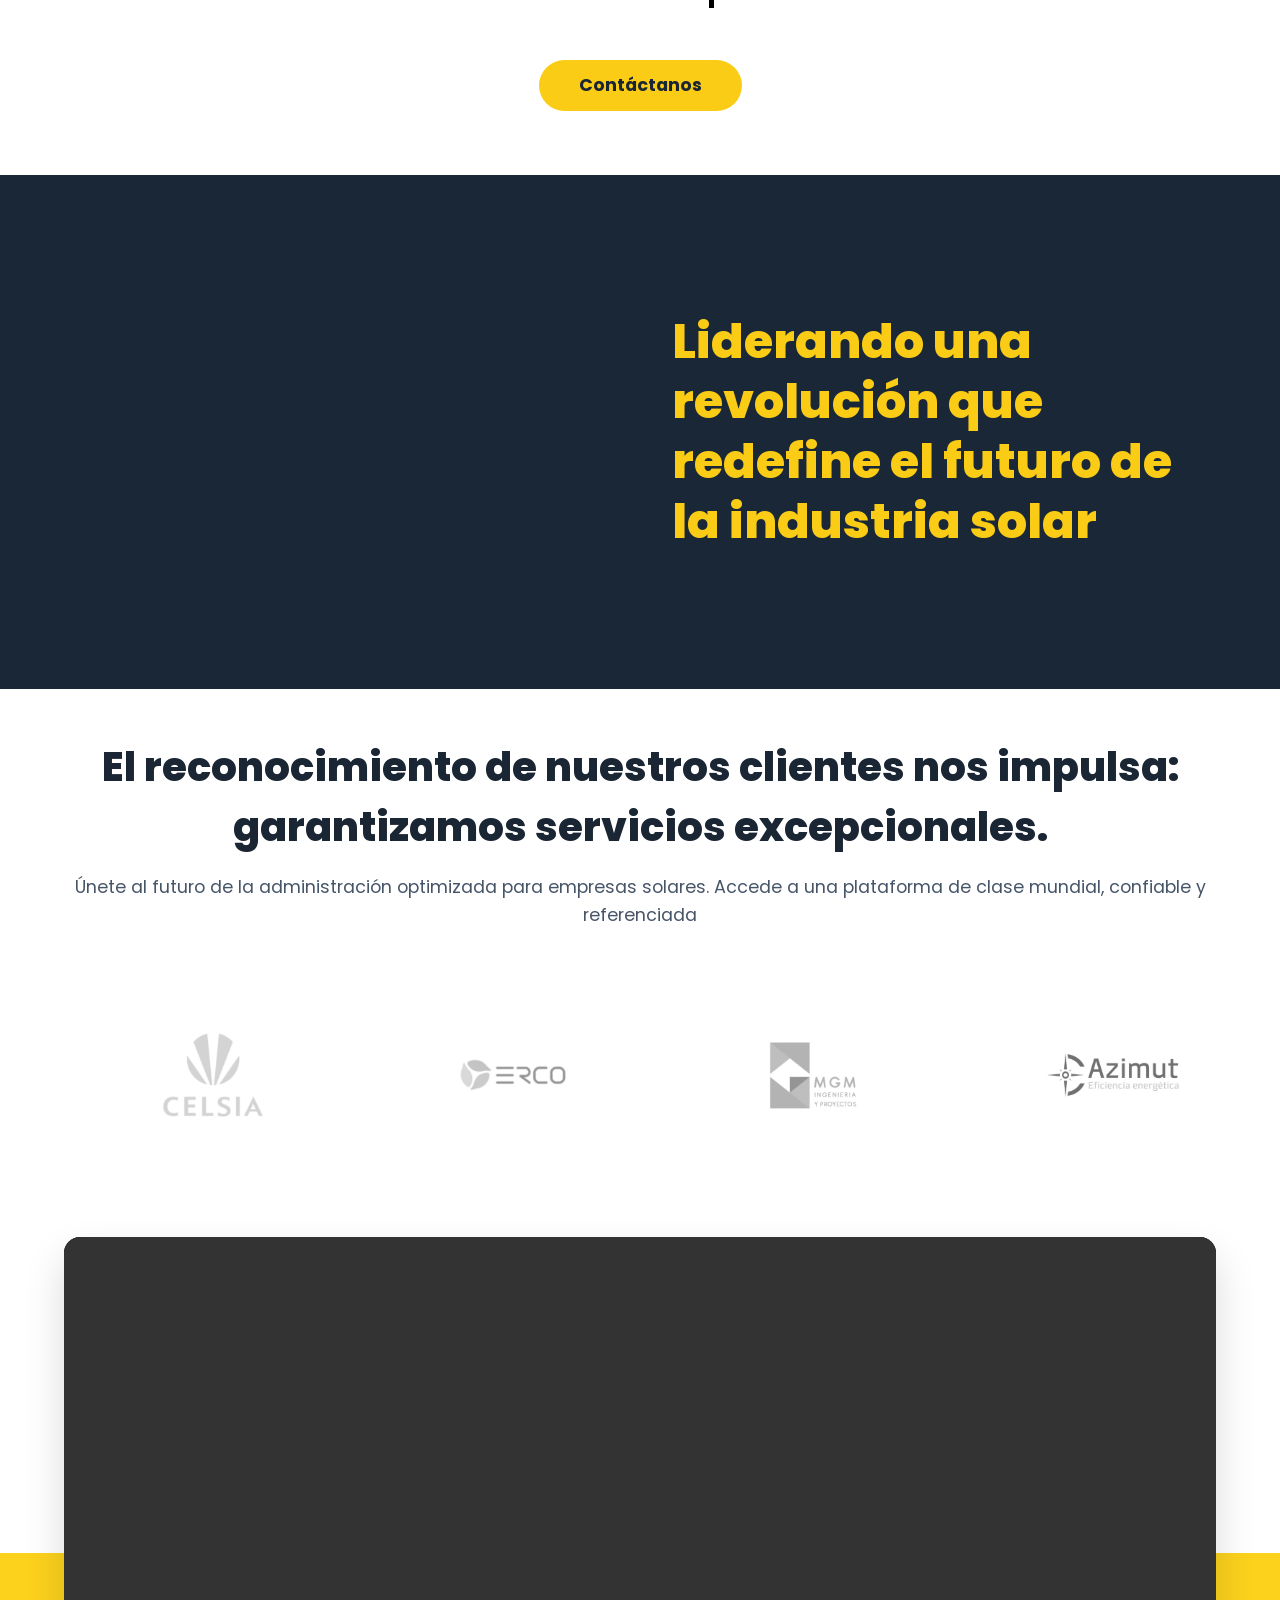
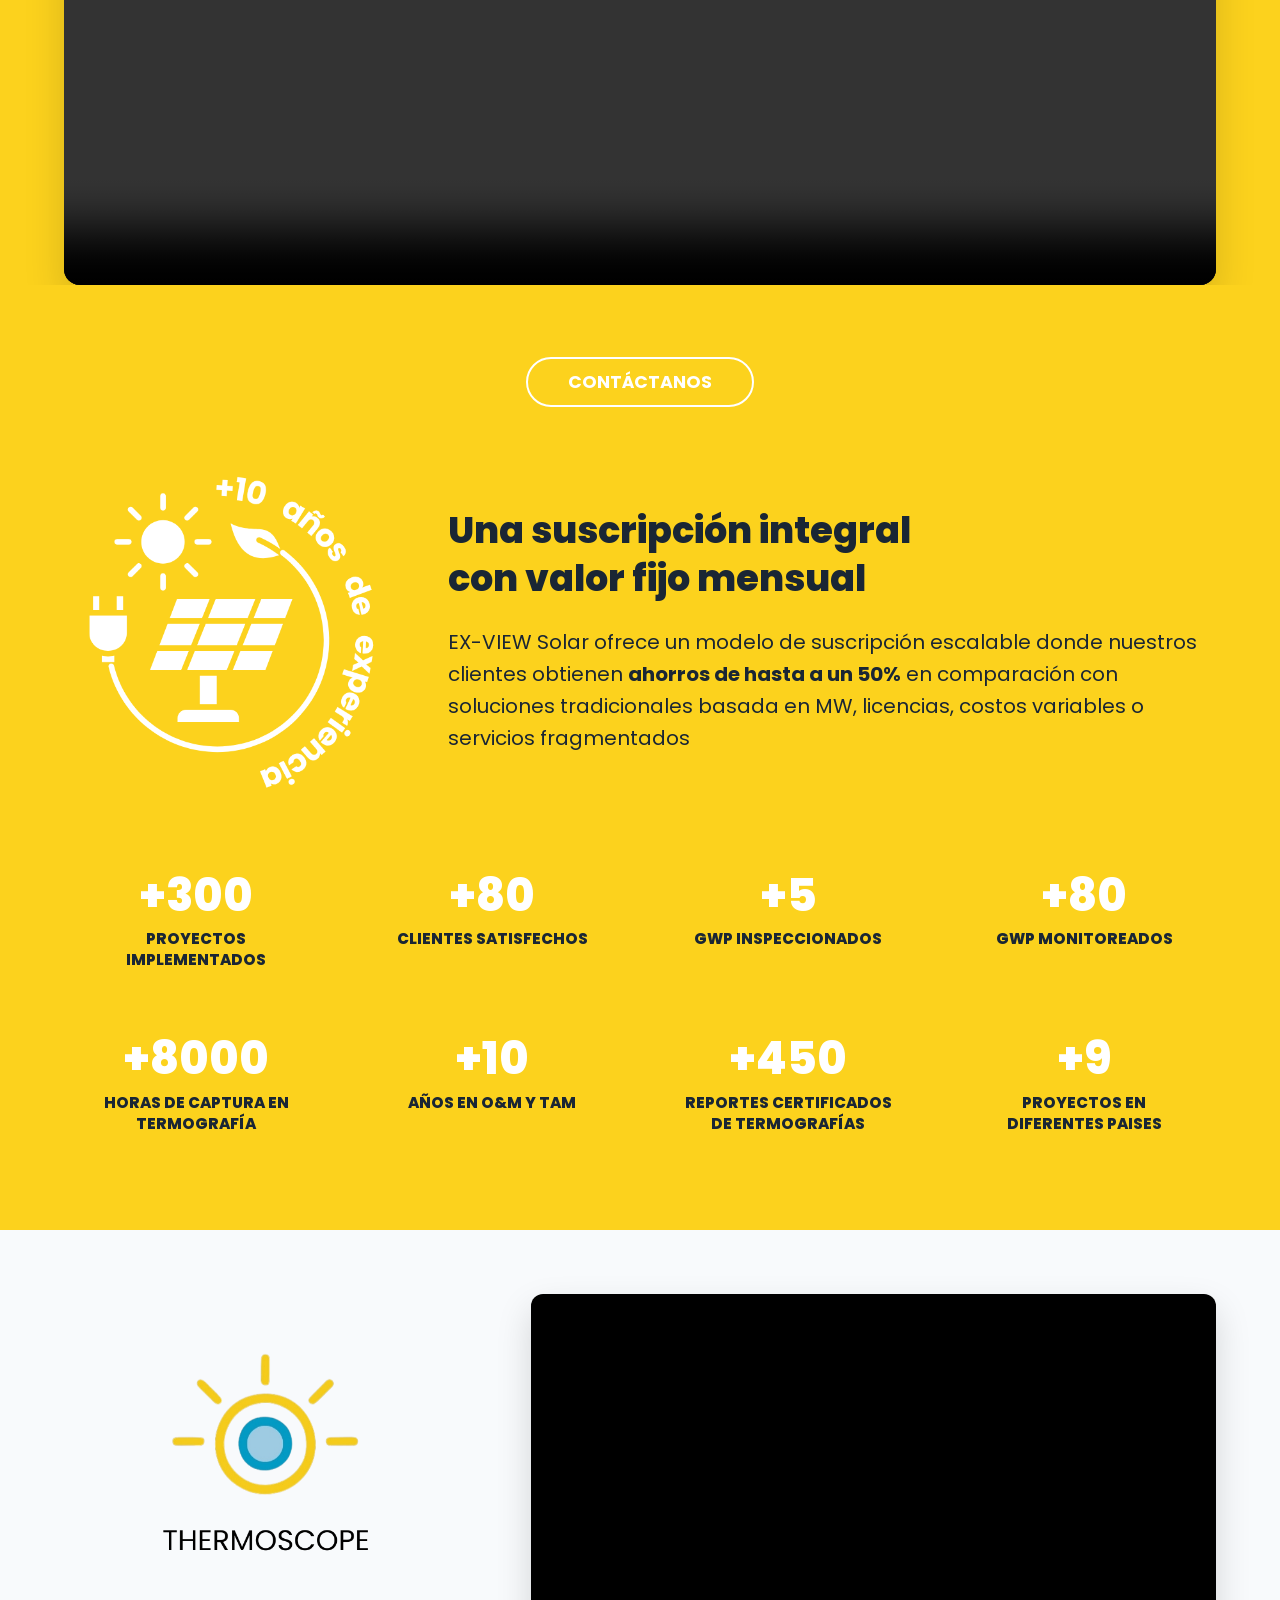
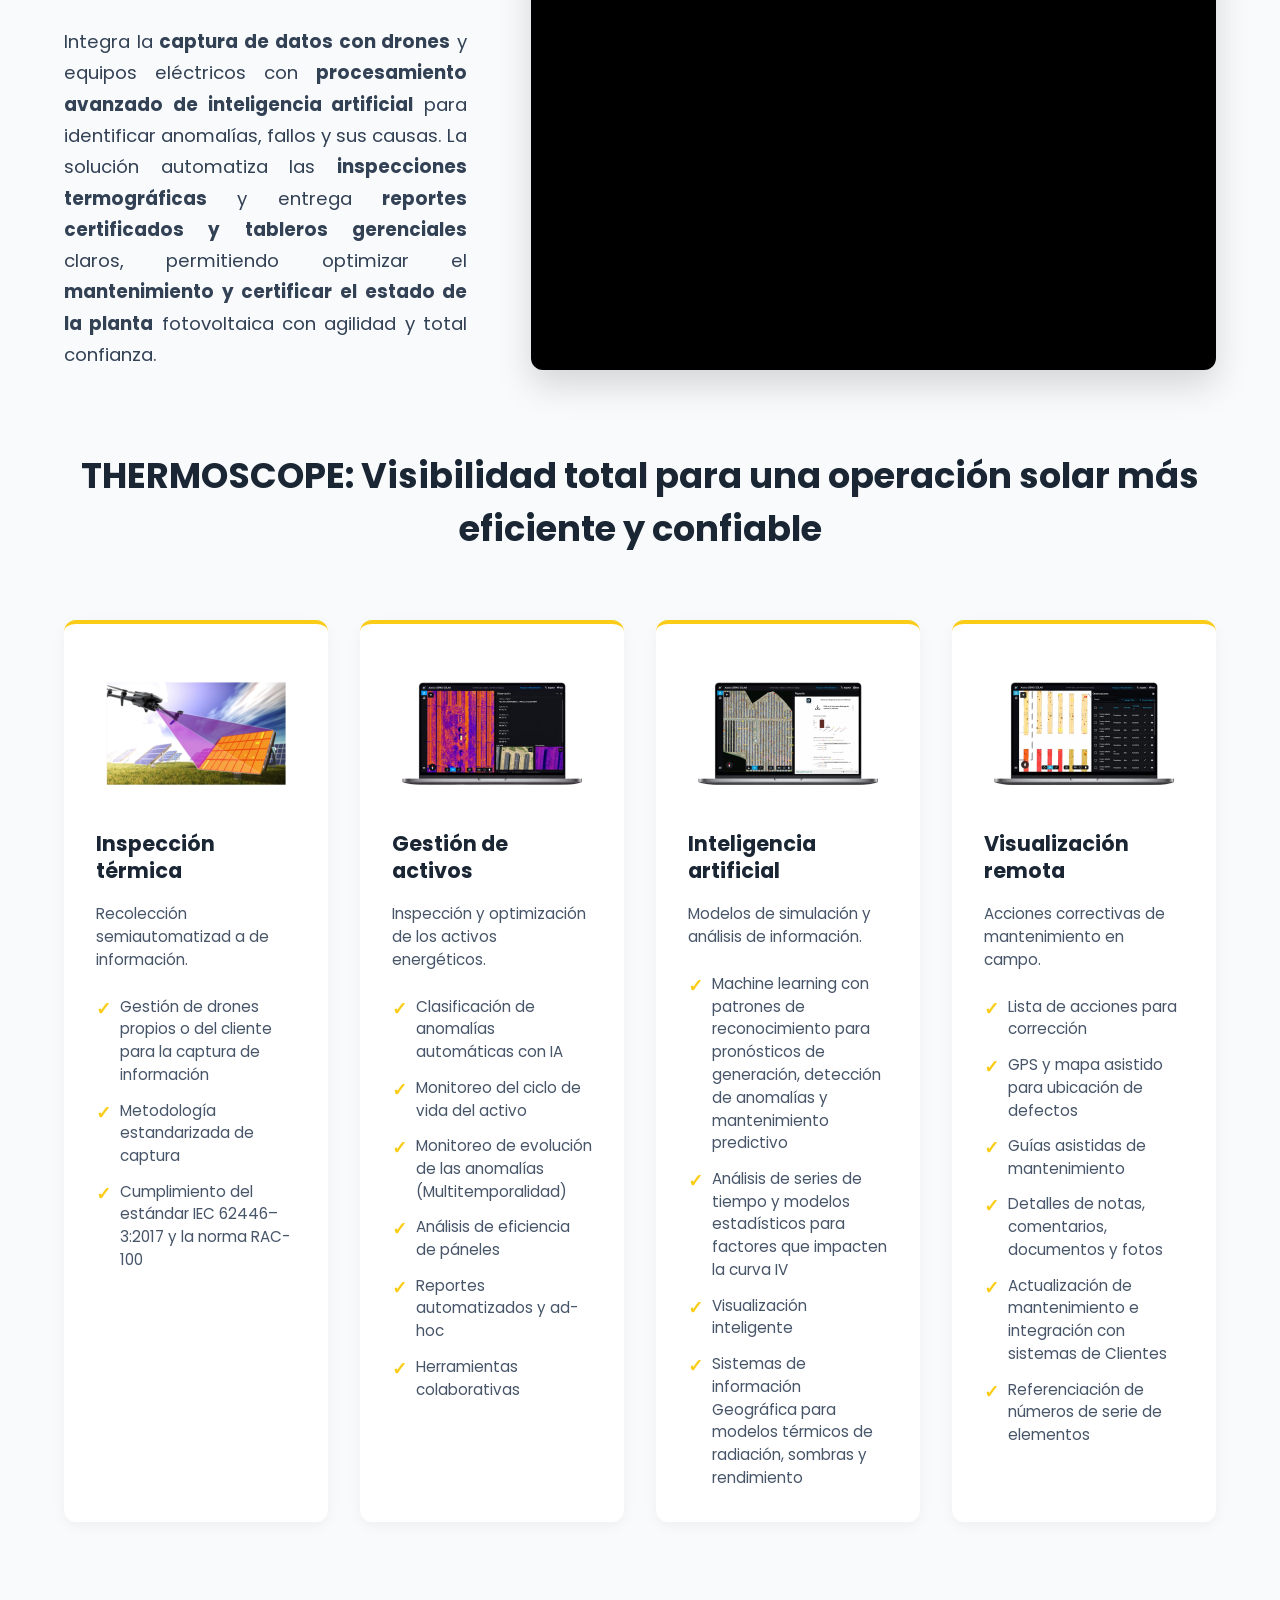
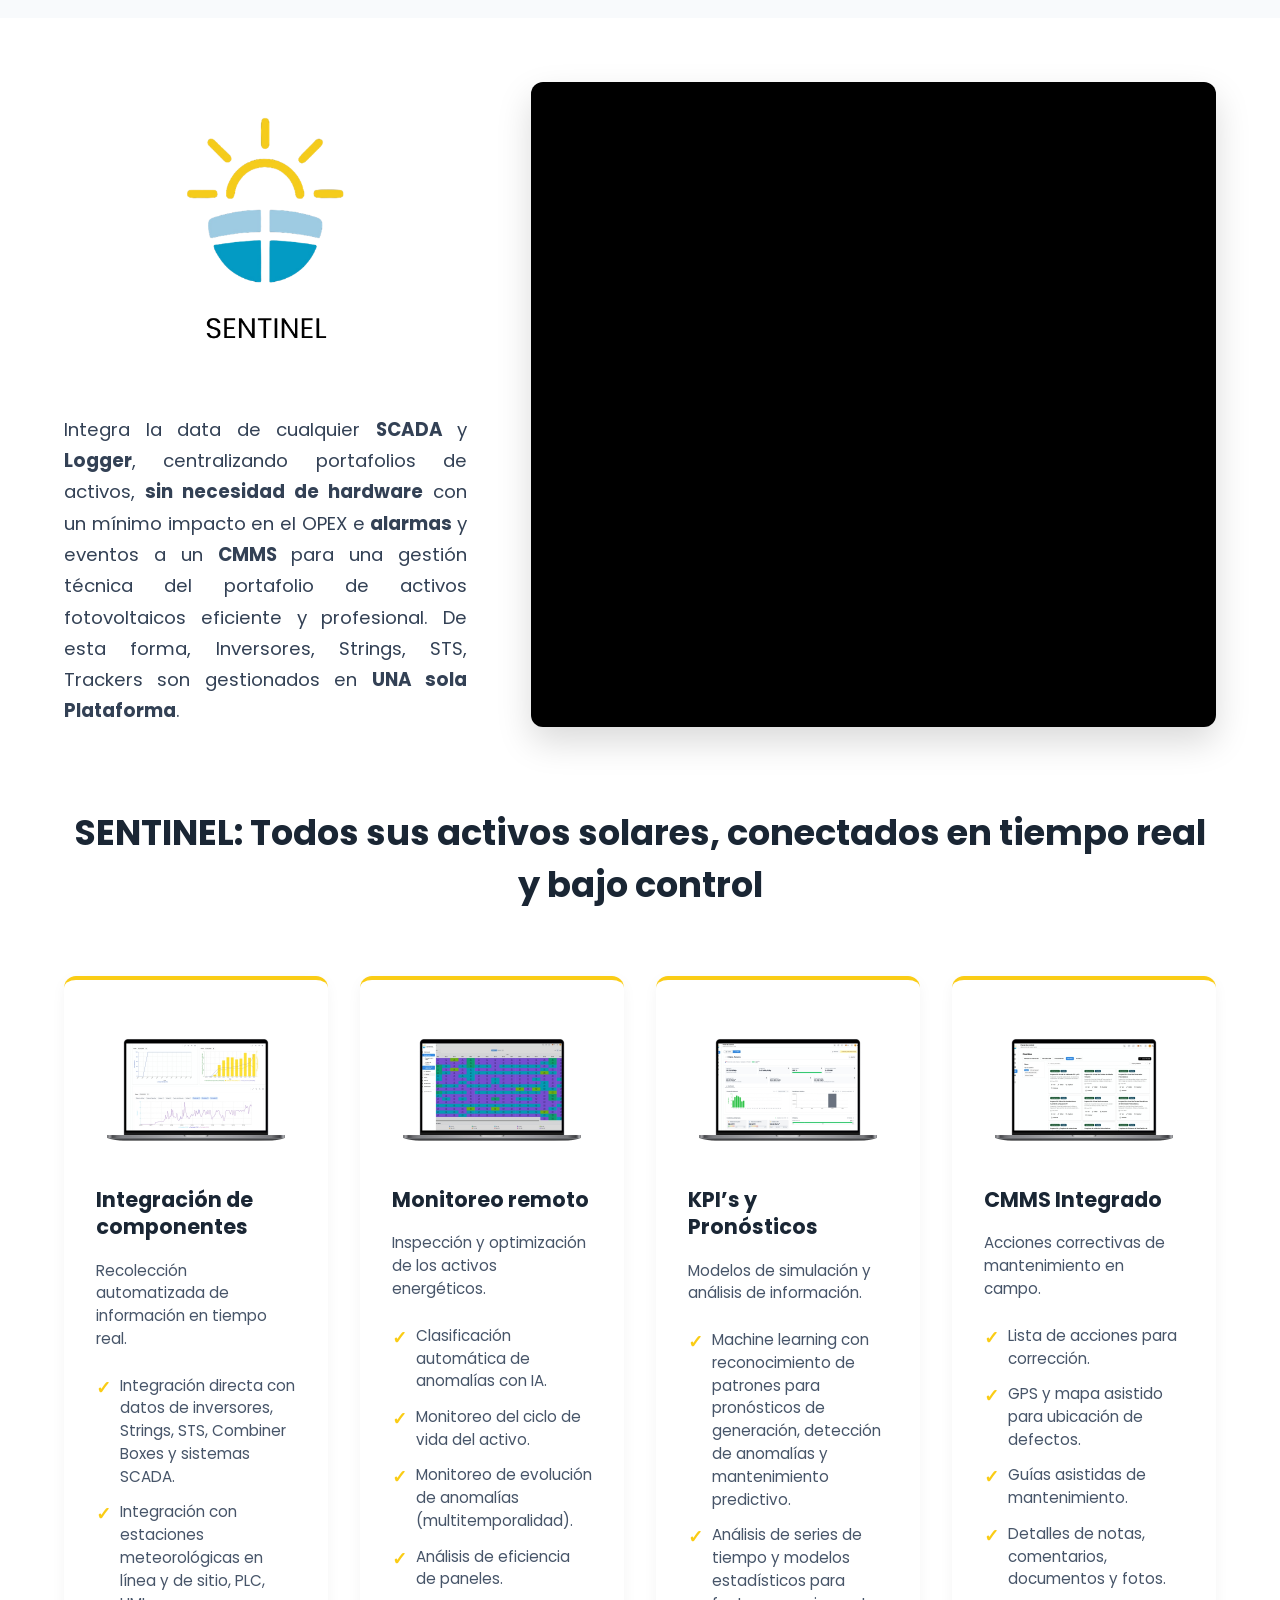
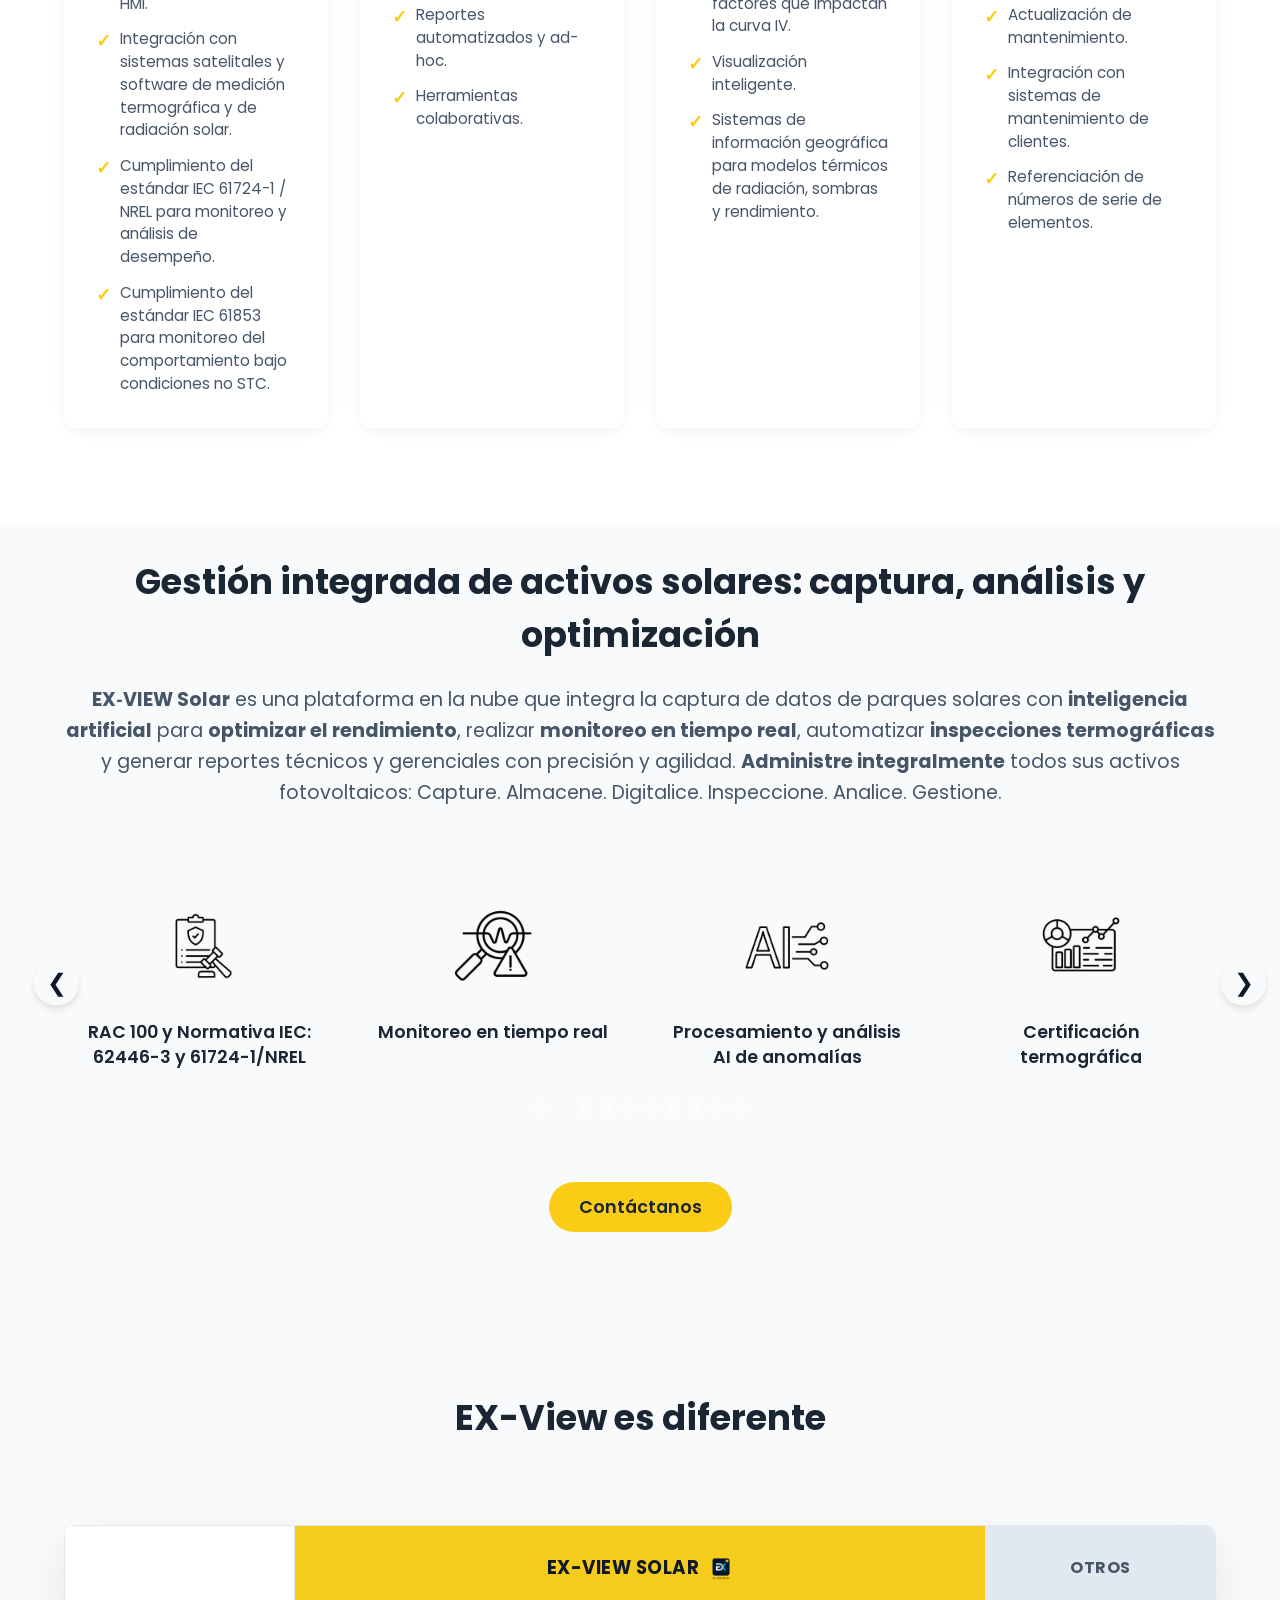
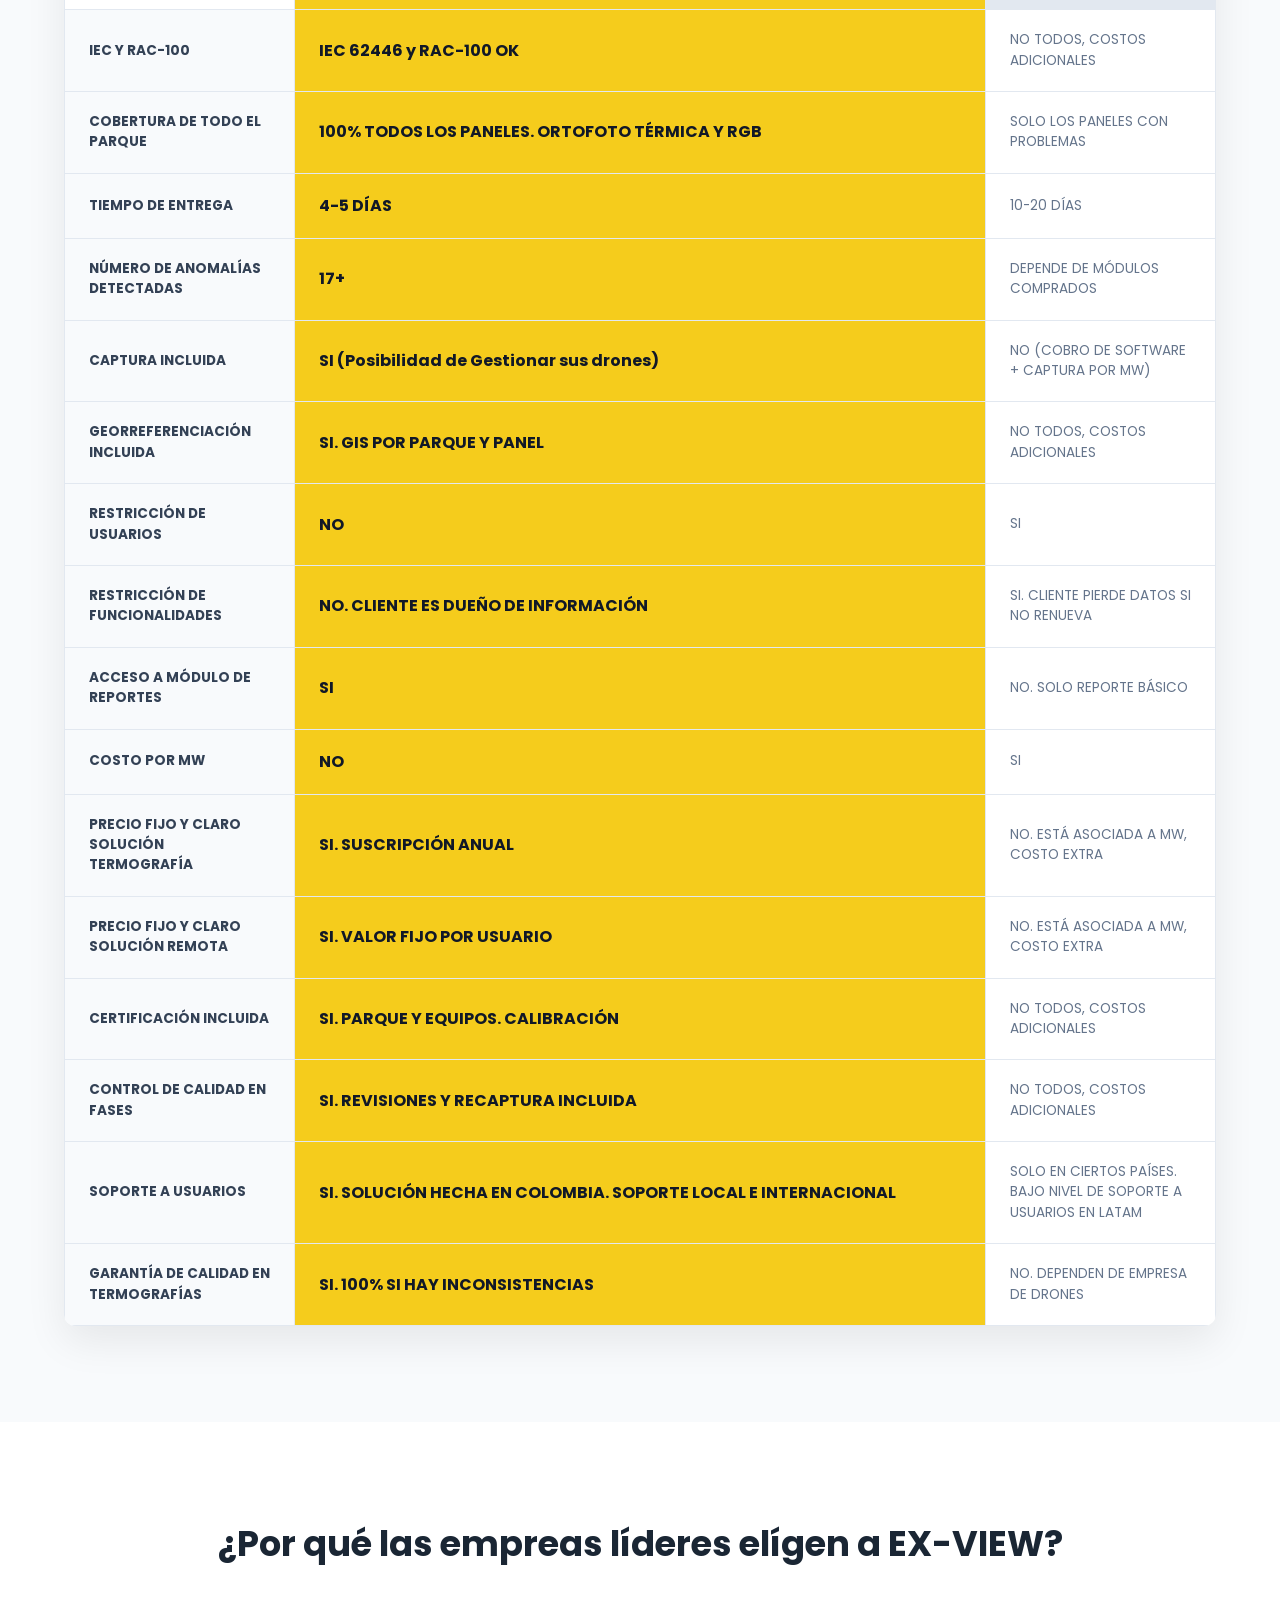
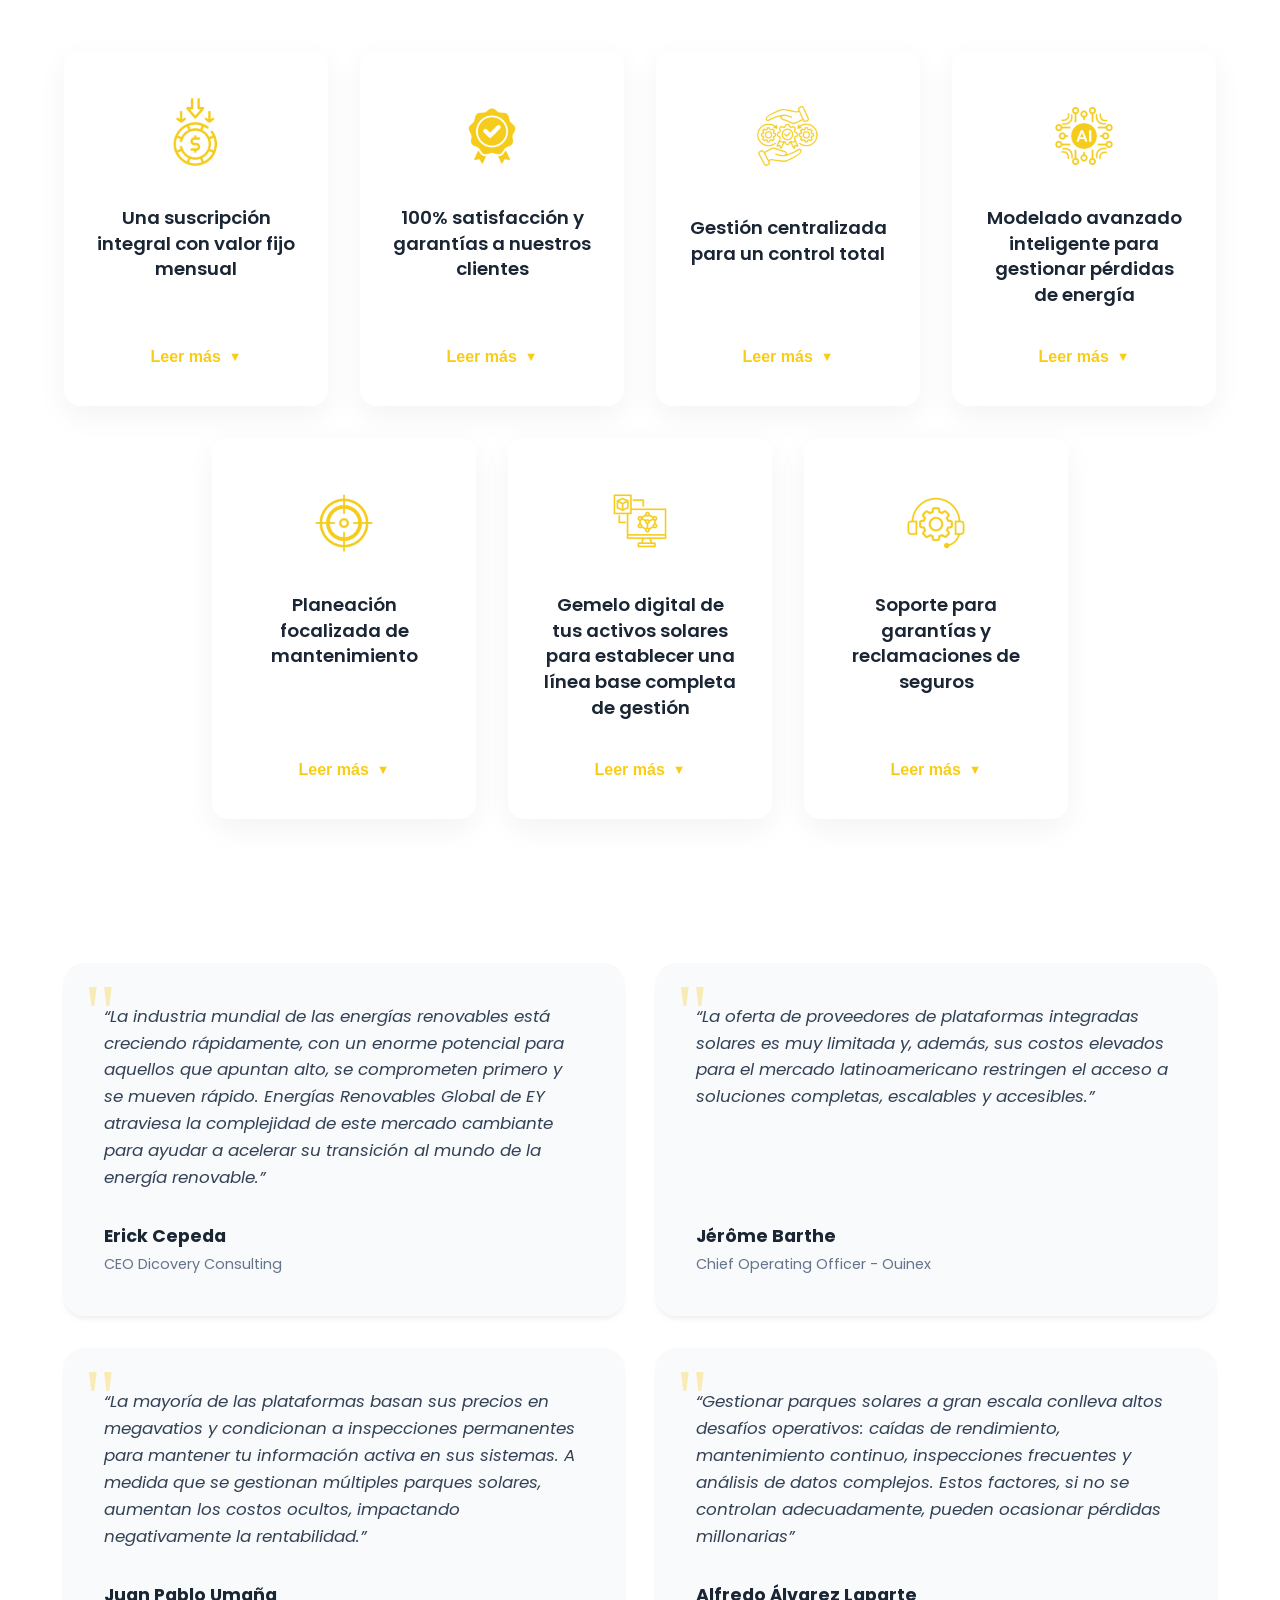
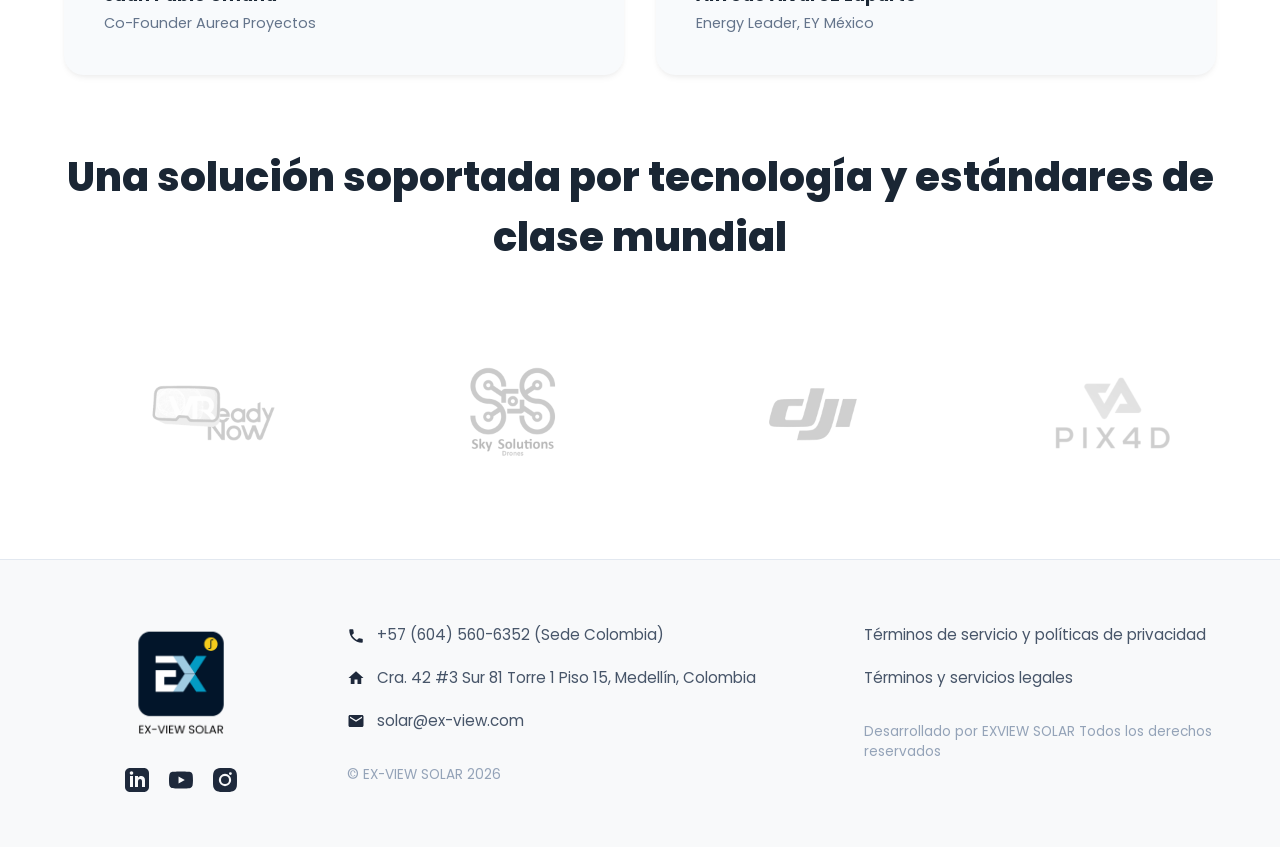
==== commit 0fc6dd37: "feat: implement new contact page with email submission, validation logic, and updated site navigatio" ====
--- a/index.html
+++ b/index.html
@@ -45,8 +45,8 @@
             <ul>
                 <li><a href="trabaja-con-nosotros.html">Trabaja con nosotros</a></li>
                 <li><a href="sostenibilidad.html">Sostenibilidad</a></li>
-                <li><a href="https://outlook.office.com/bookwithme/user/ec80f24293d140fbab57c93c420489b5%40ex-view.com/meetingtype/DexZnxR1p0GSkdsBgtetCQ2?anonymous&ismsaljsauthenabled"
-                        class="btn-demo" target="_blank">Agendar demo</a></li>
+                <li><a href="contacto.html?tab=agendar"
+                        class="btn-demo">Contáctanos</a></li>
                 <li><a href="https://d48p9darmym8b.cloudfront.net" class="btn-nav-login" target="_blank">Login</a></li>
             </ul>
         </nav>
@@ -77,8 +77,8 @@
                     <p class="hero-right-highlight">Una Solución</p>
 
                     <div class="hero-btn-container">
-                        <a href="https://outlook.office.com/bookwithme/user/ec80f24293d140fbab57c93c420489b5%40ex-view.com/meetingtype/DexZnxR1p0GSkdsBgtetCQ2?anonymous&ismsaljsauthenabled"
-                            class="btn-primary" target="_blank"
+                        <a href="contacto.html"
+                            class="btn-primary"
                             style="padding: 15px 40px; font-size: 1.25rem;">Contáctanos</a>
                     </div>
                 </div>
@@ -150,8 +150,8 @@
 
             <!-- Botón Agendar Demo -->
             <div style="text-align: center; margin-top: 3rem;">
-                <a href="https://outlook.office.com/bookwithme/user/ec80f24293d140fbab57c93c420489b5%40ex-view.com/meetingtype/DexZnxR1p0GSkdsBgtetCQ2?anonymous&ismsaljsauthenabled"
-                    class="btn-primary" target="_blank" style="padding: 12px 40px; font-size: 1.1rem;">Agendar demo</a>
+                <a href="contacto.html?tab=agendar"
+                    class="btn-primary" style="padding: 12px 40px; font-size: 1.1rem;">Contáctanos</a>
             </div>
         </section>
 
@@ -258,8 +258,8 @@
             <section id="experiencia" class="experiencia-section">
                 <div class="experiencia-container">
                     <div class="exp-btn-container">
-                        <a href="https://outlook.office.com/bookwithme/user/ec80f24293d140fbab57c93c420489b5%40ex-view.com/meetingtype/DexZnxR1p0GSkdsBgtetCQ2?anonymous&ismsaljsauthenabled"
-                            target="_blank" rel="noopener noreferrer" class="btn-outline-white">Agendar Demo</a>
+                        <a href="contacto.html?tab=agendar"
+                            rel="noopener noreferrer" class="btn-outline-white">Contáctanos</a>
                     </div>
 
                     <div class="exp-intro">
@@ -598,8 +598,8 @@
 
             <!-- Botón de Contacto -->
             <div style="text-align: center; margin-top: 3rem;">
-                <a href="https://outlook.office.com/bookwithme/user/ec80f24293d140fbab57c93c420489b5%40ex-view.com/meetingtype/DexZnxR1p0GSkdsBgtetCQ2?anonymous&ismsaljsauthenabled"
-                    class="btn-yellow" target="_blank"
+                <a href="contacto.html"
+                    class="btn-yellow"
                     style="display: inline-block; padding: 12px 30px; font-size: 1.1rem; border-radius: 25px; text-decoration: none; font-weight: 600;">Contáctanos</a>
             </div>
         </section>
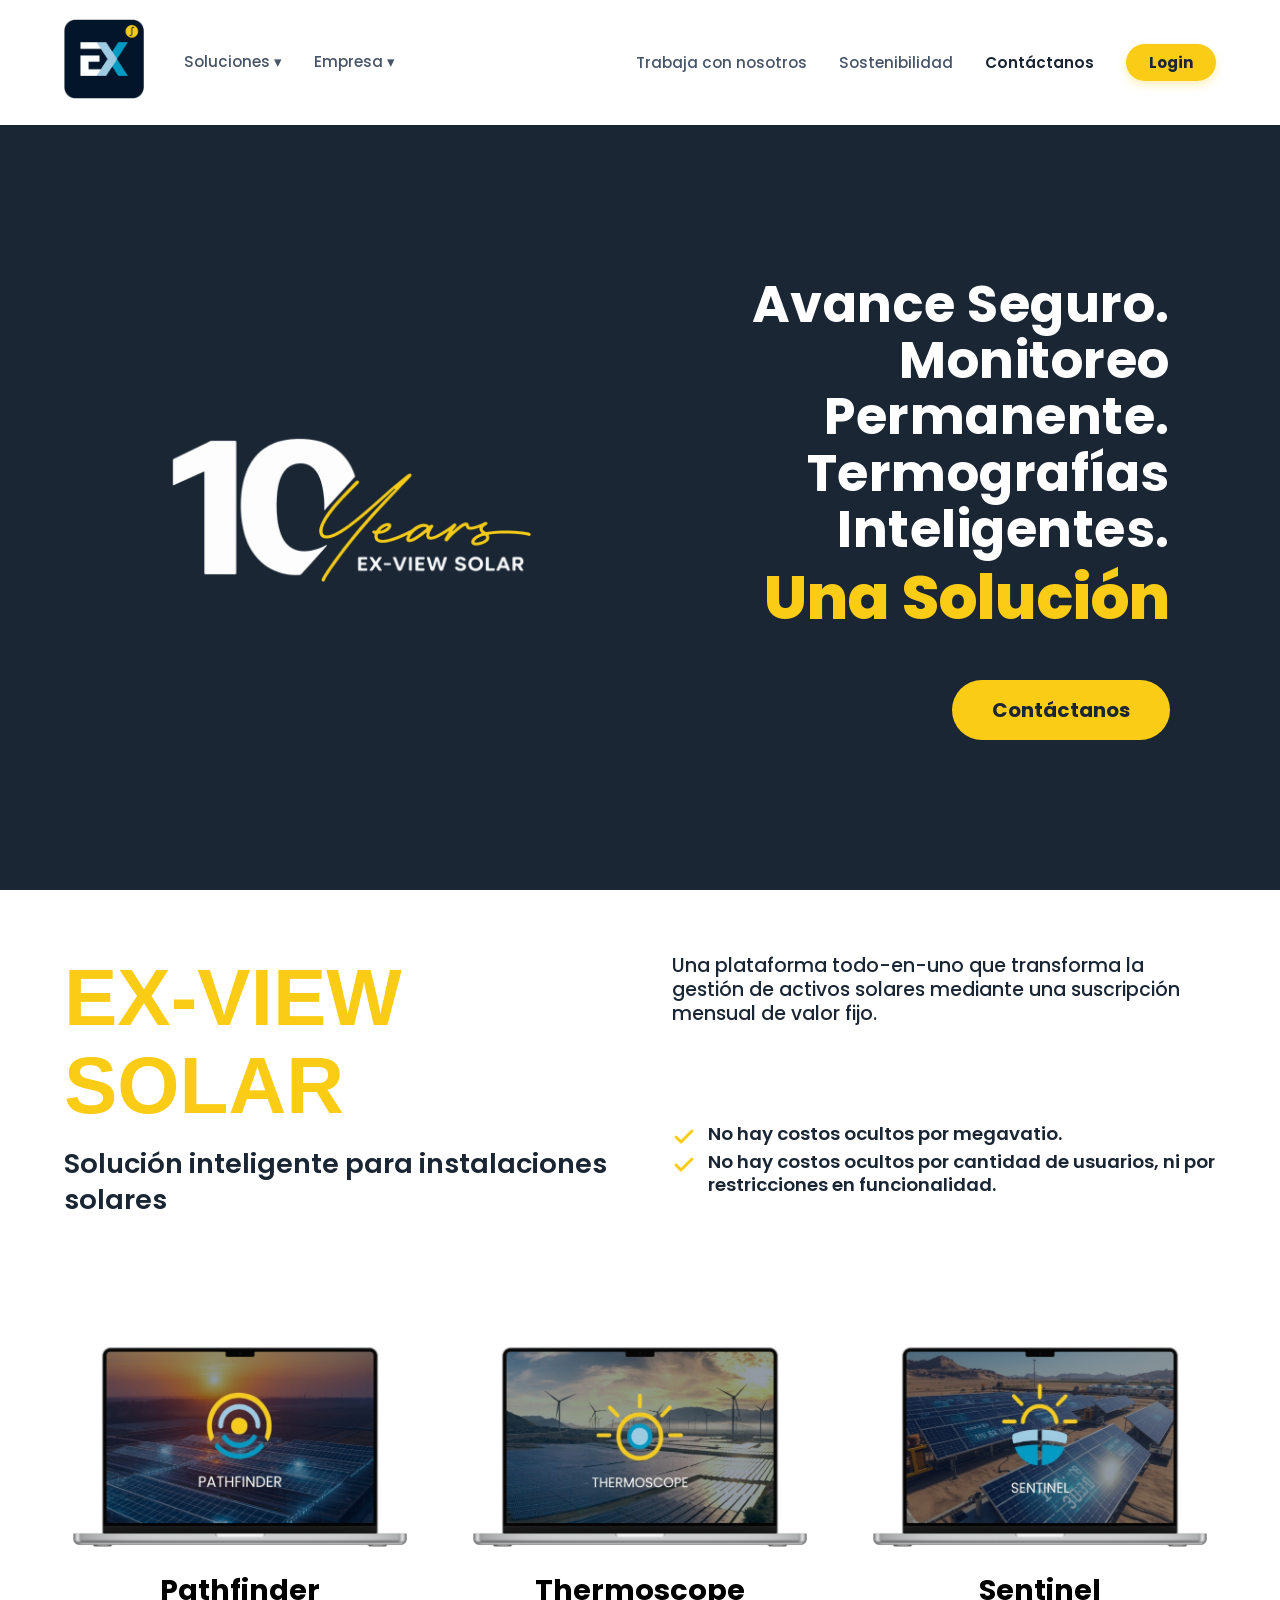
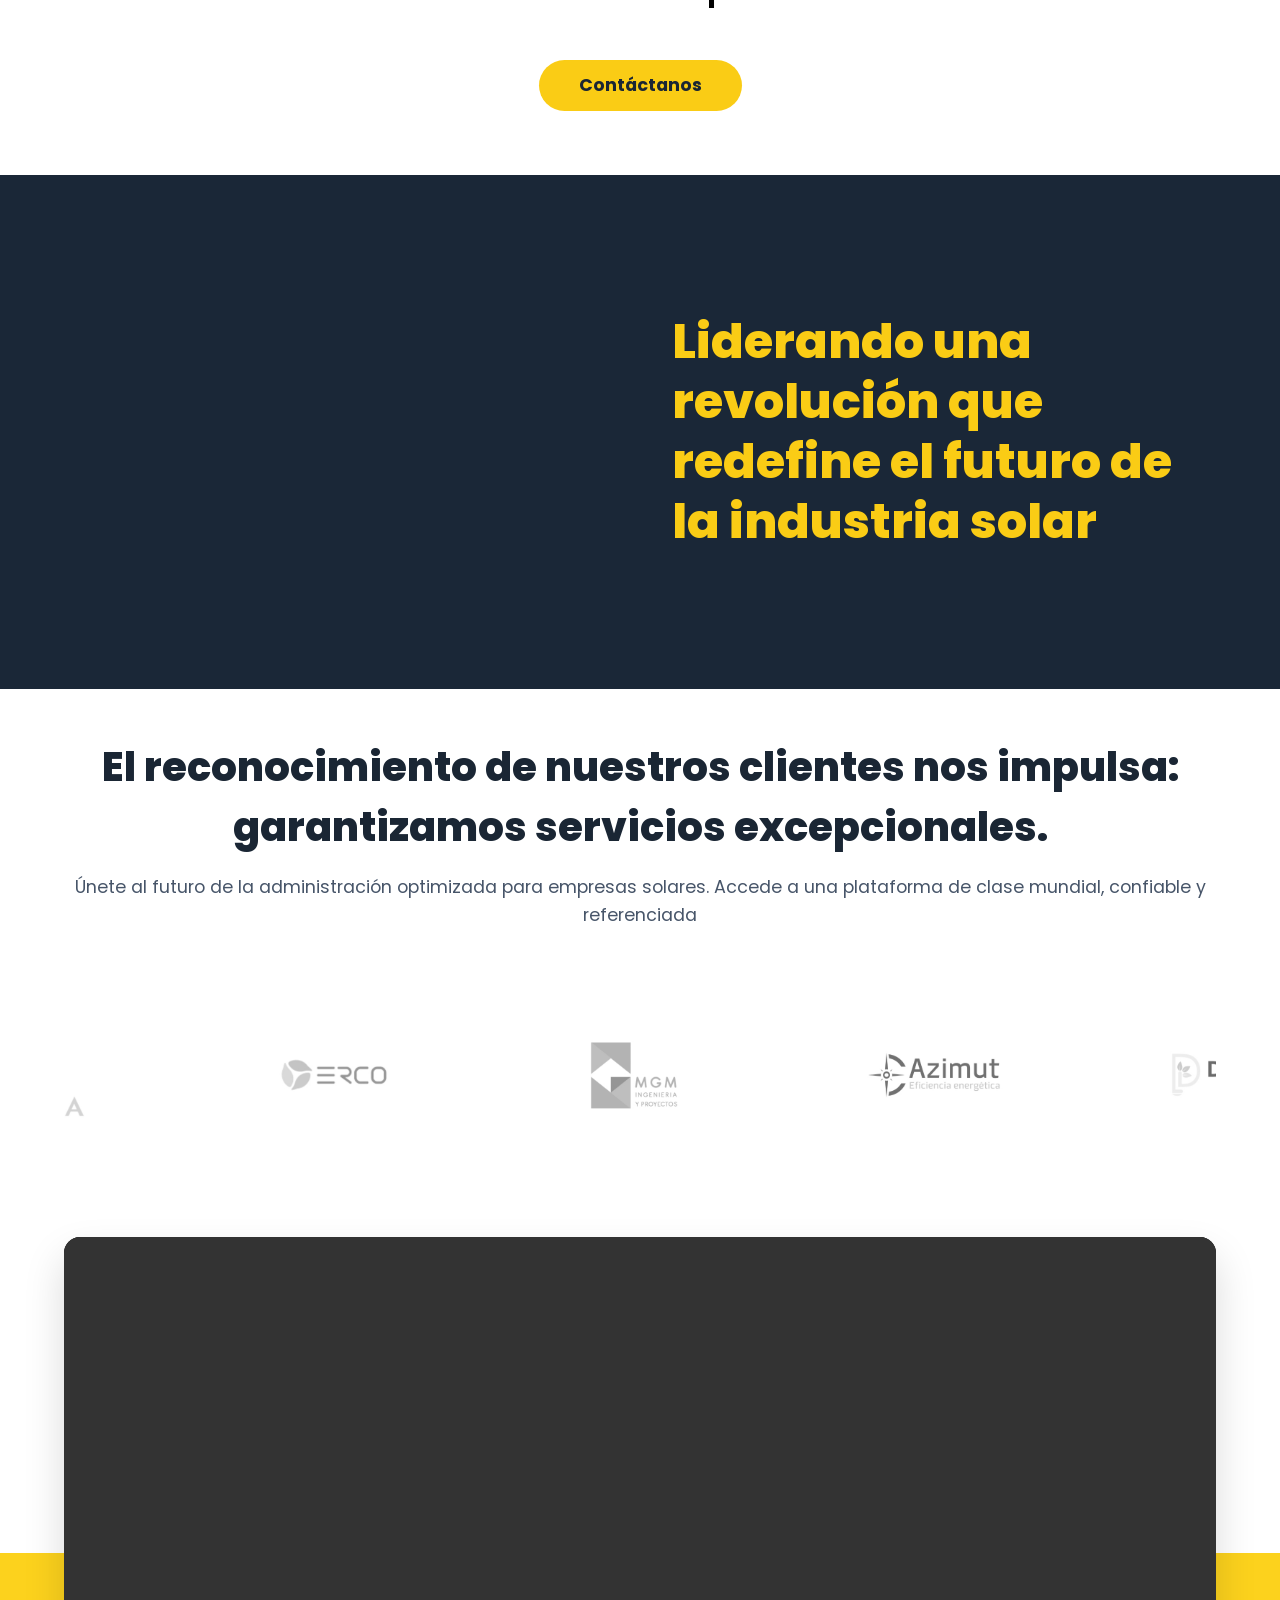
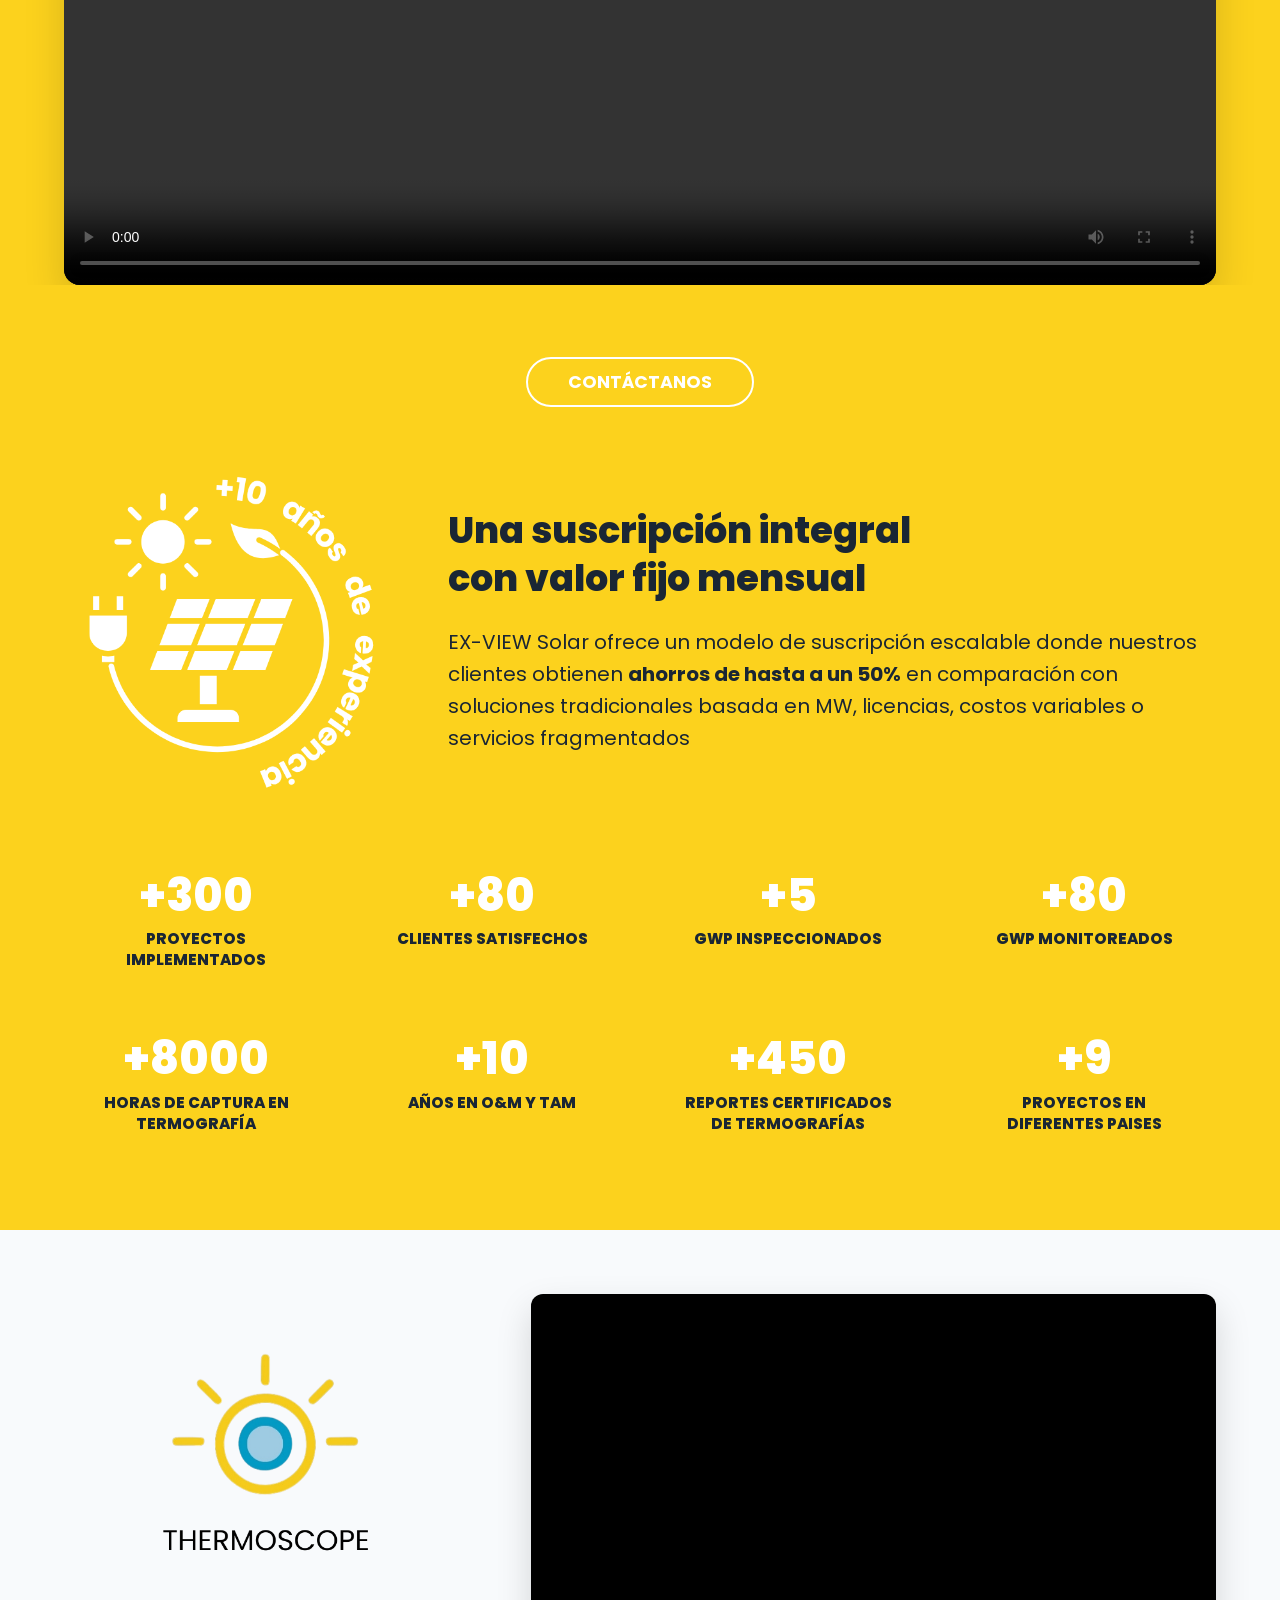
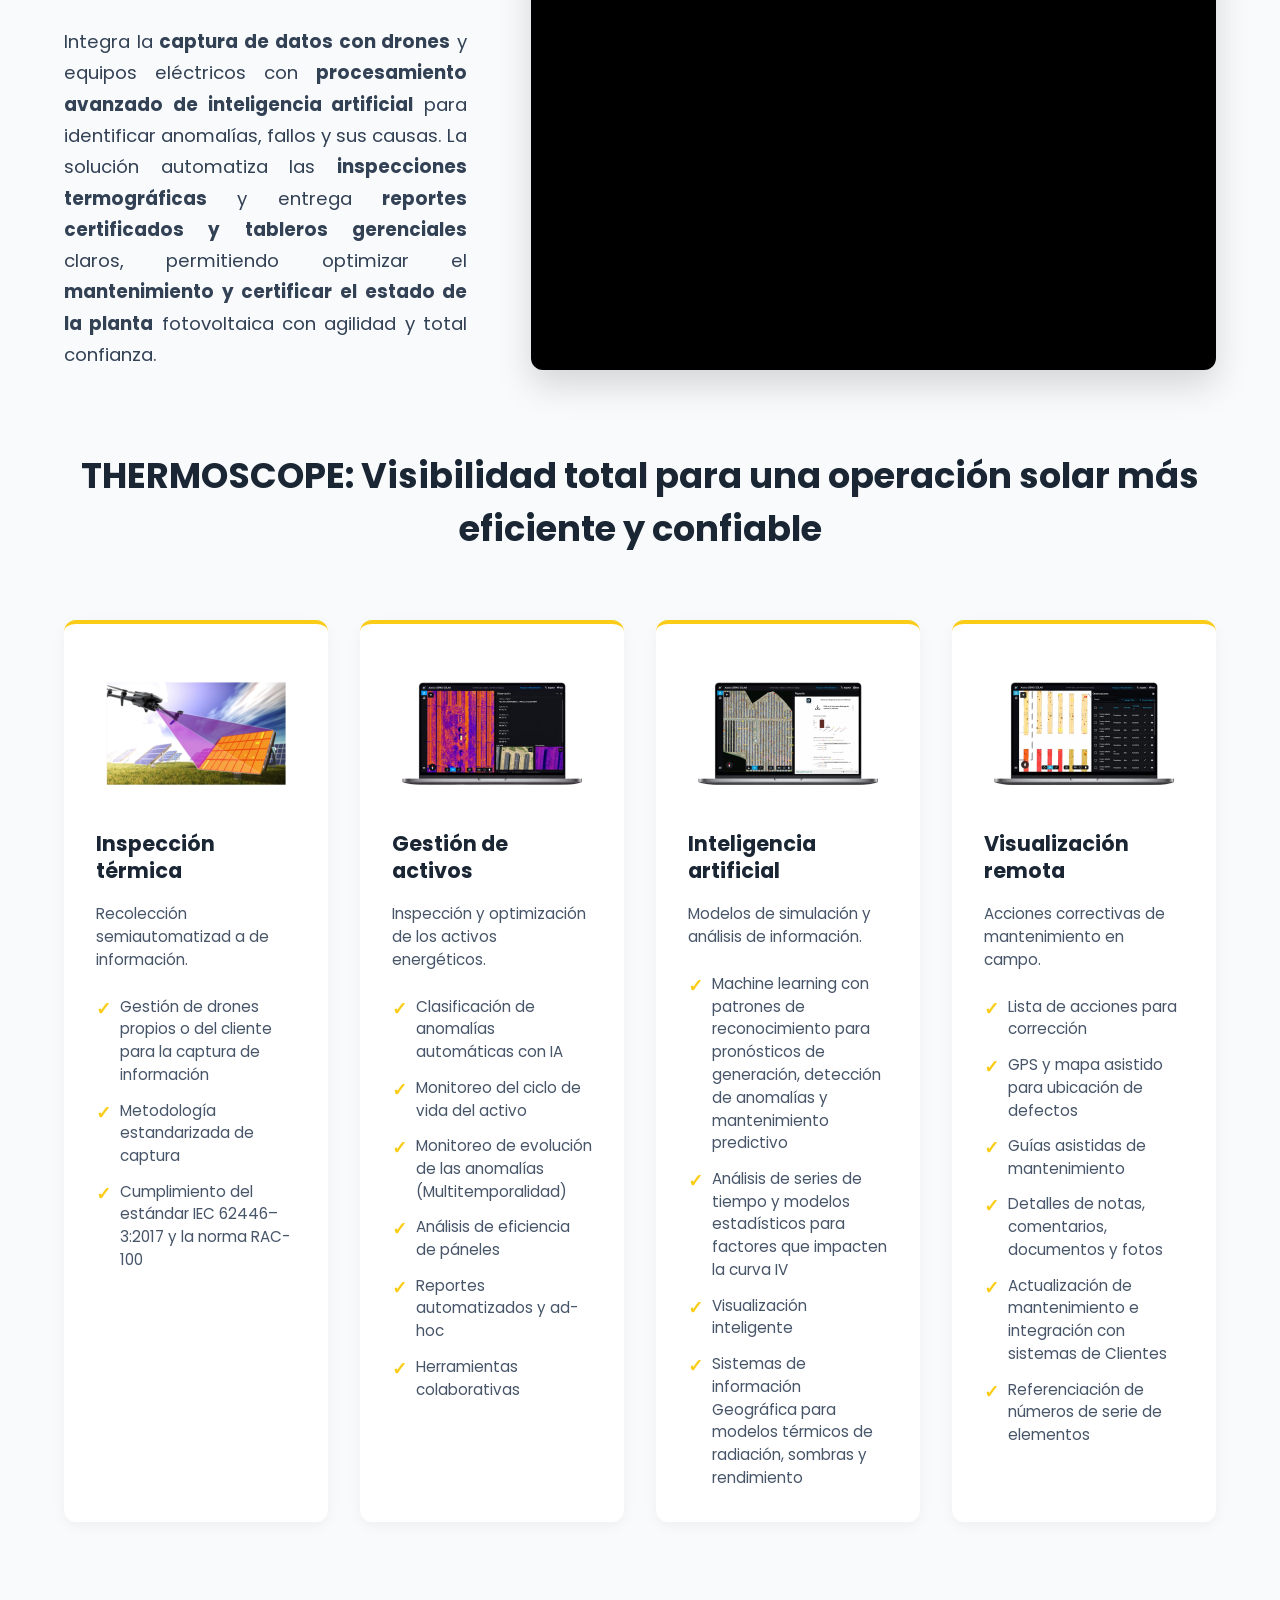
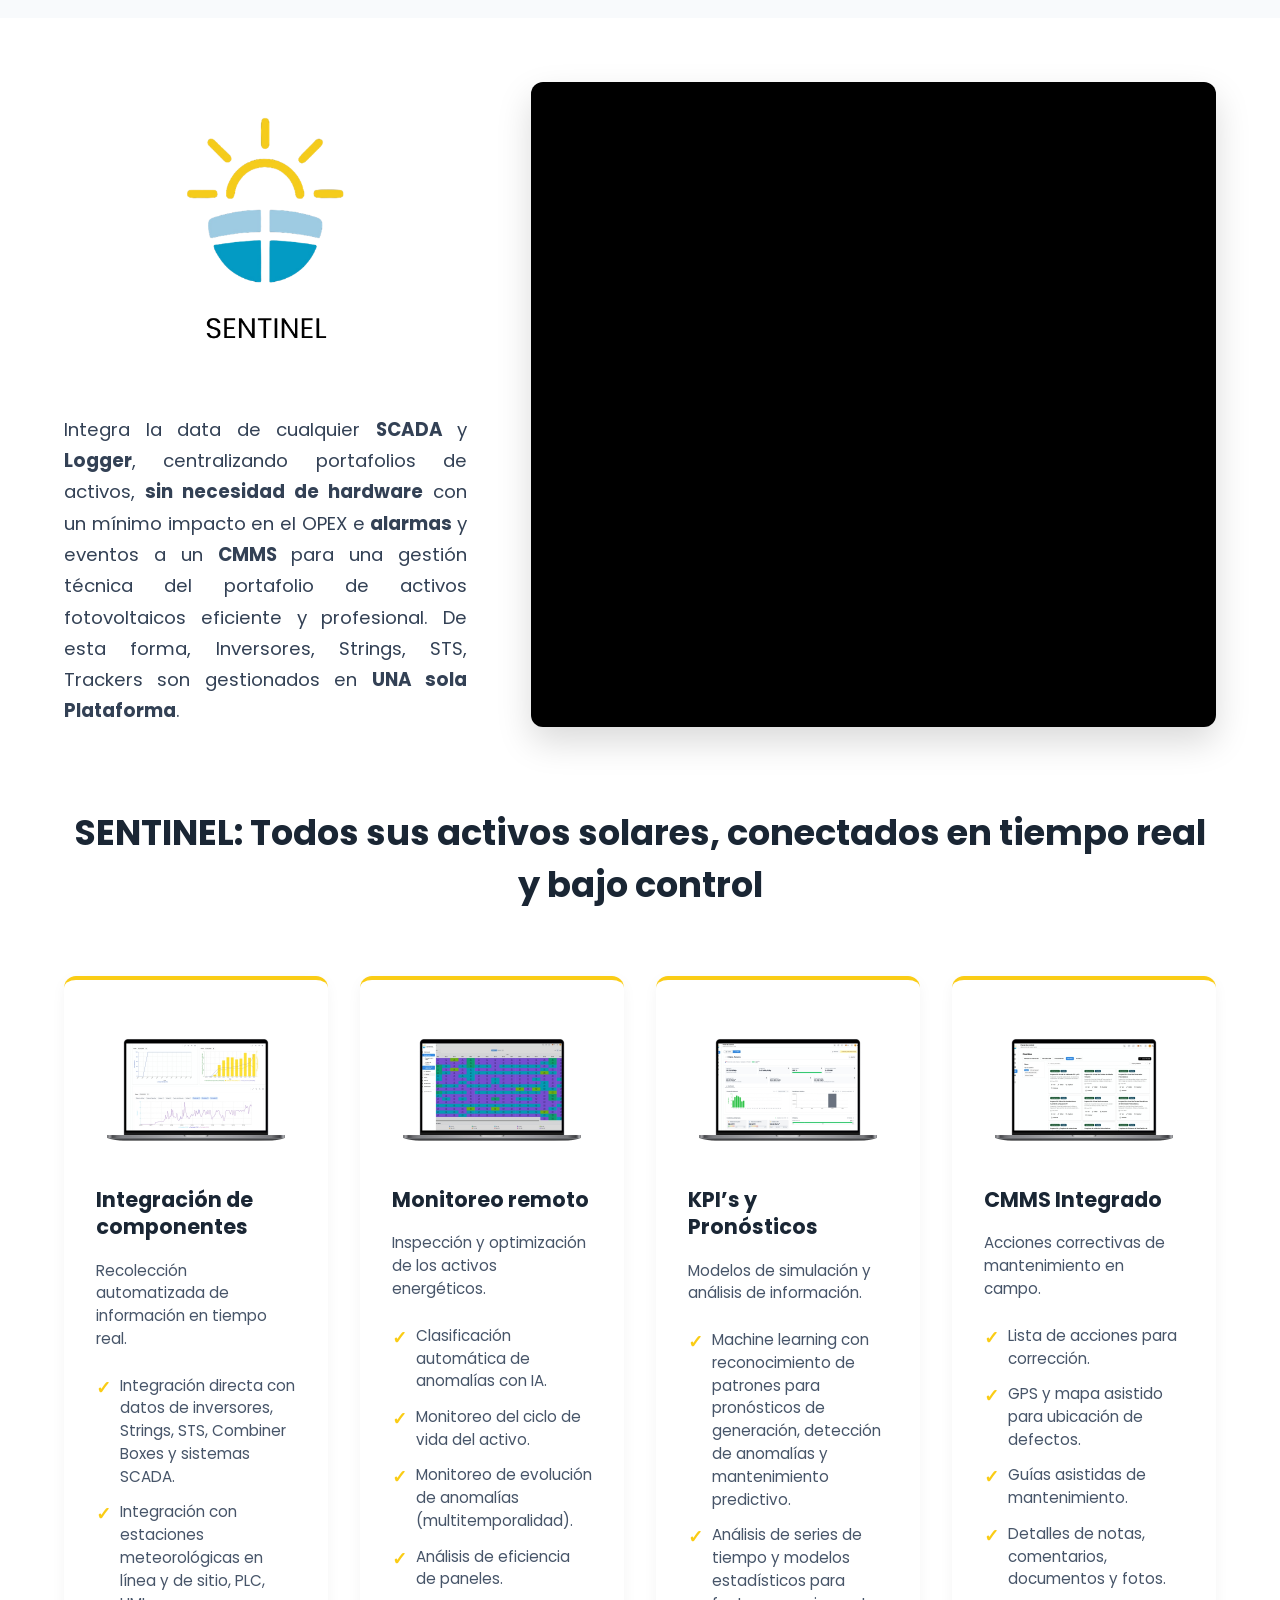
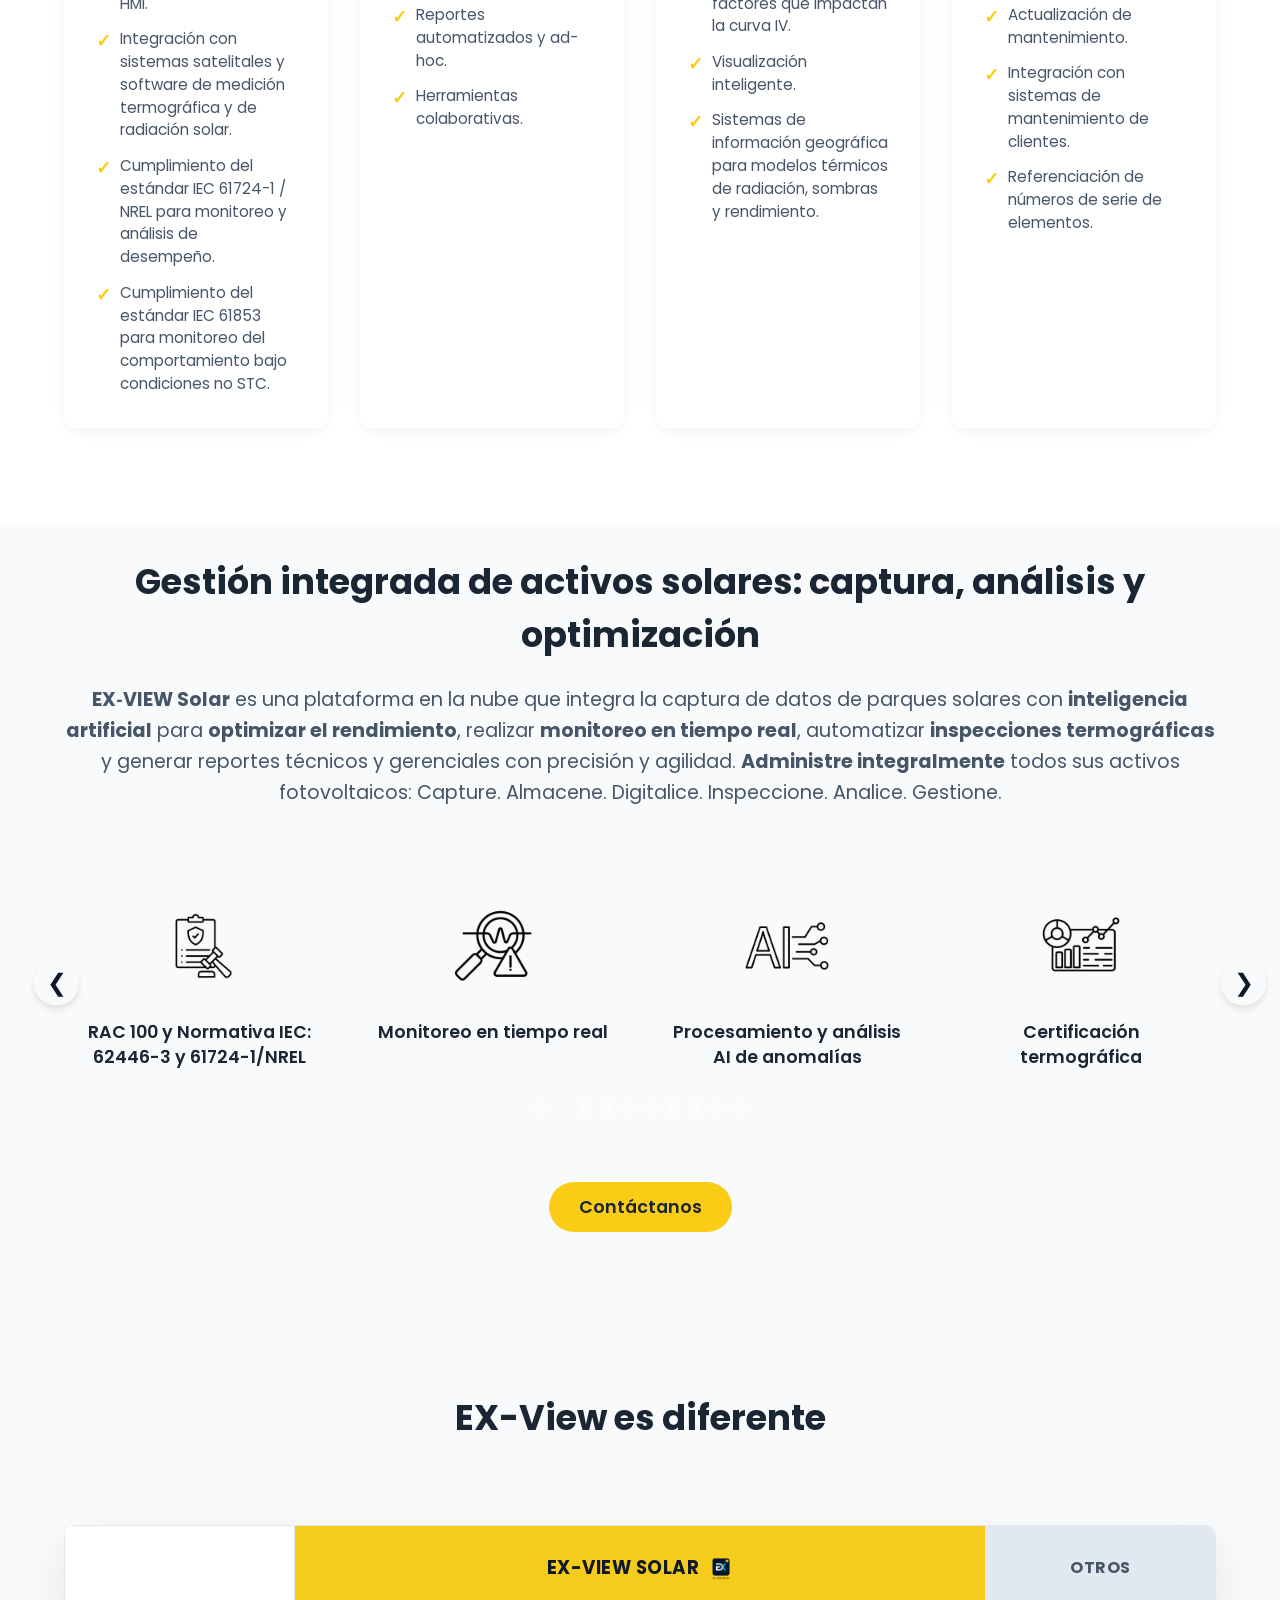
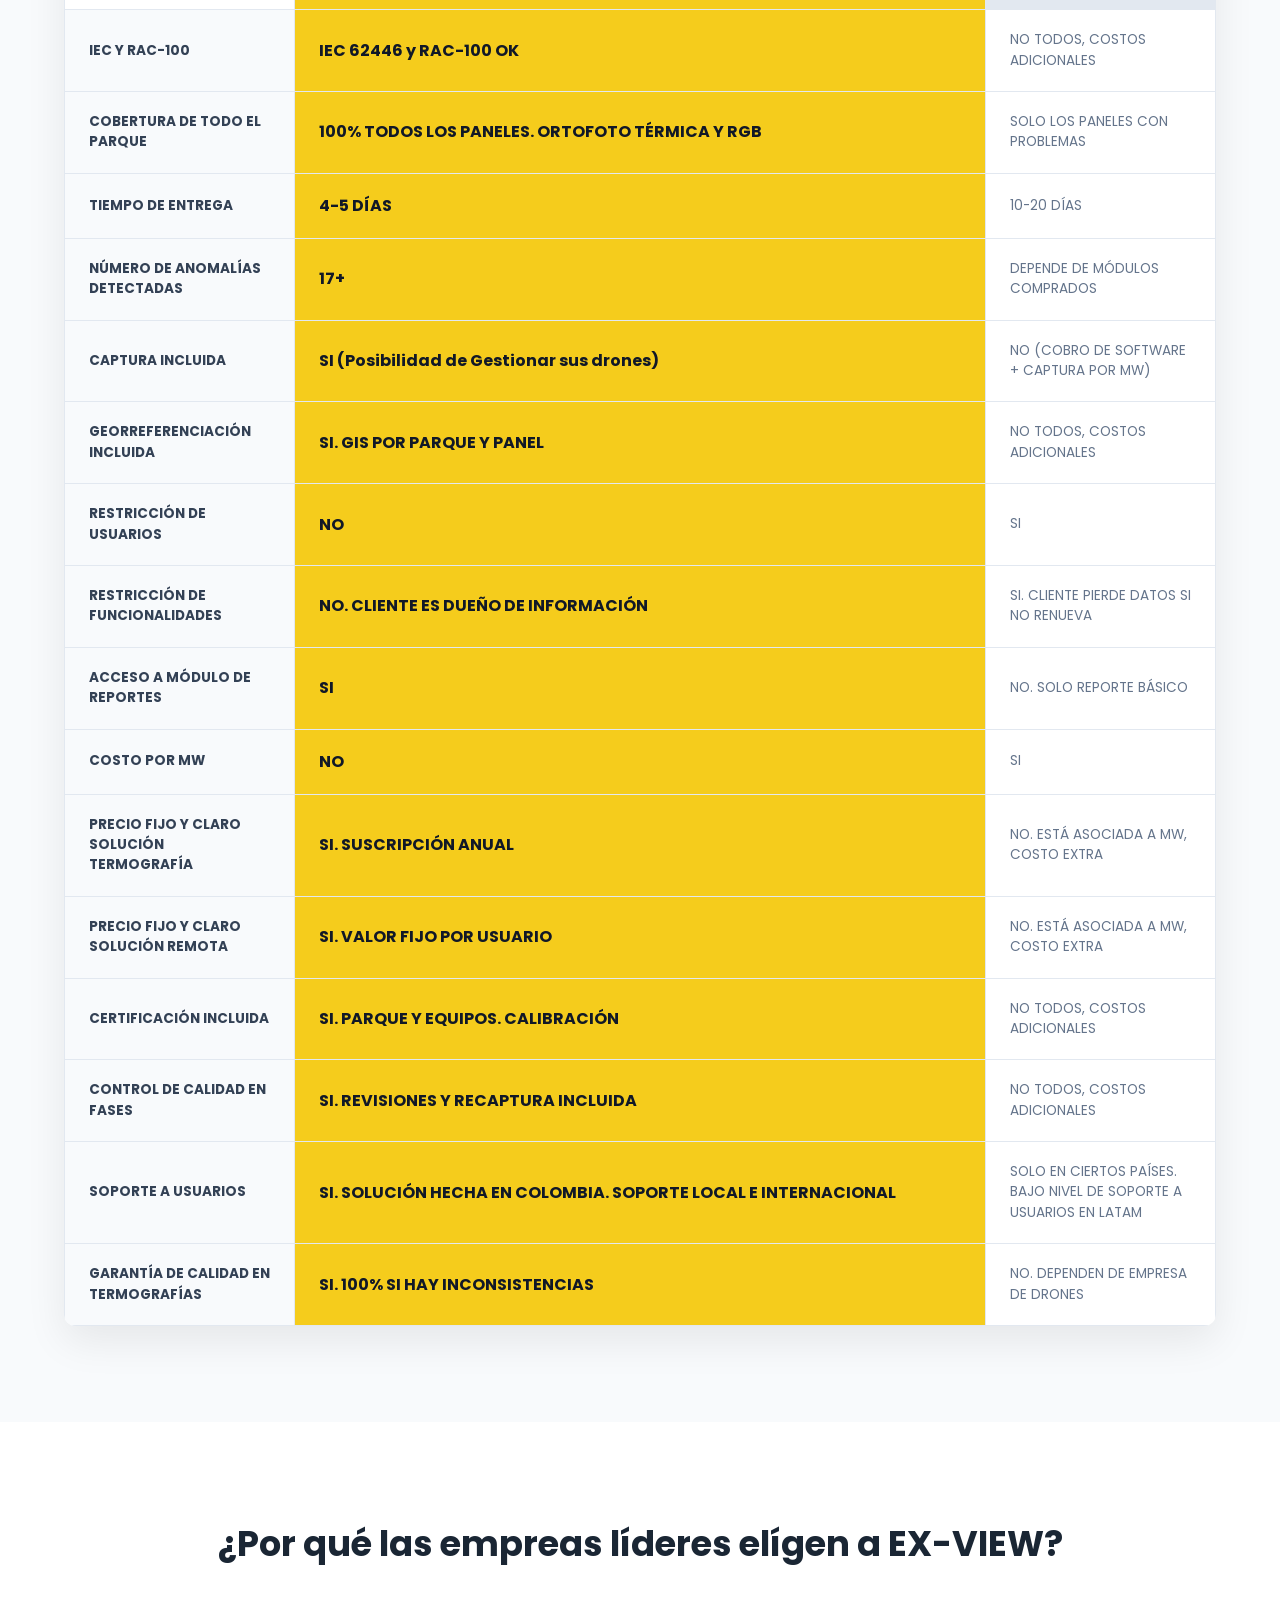
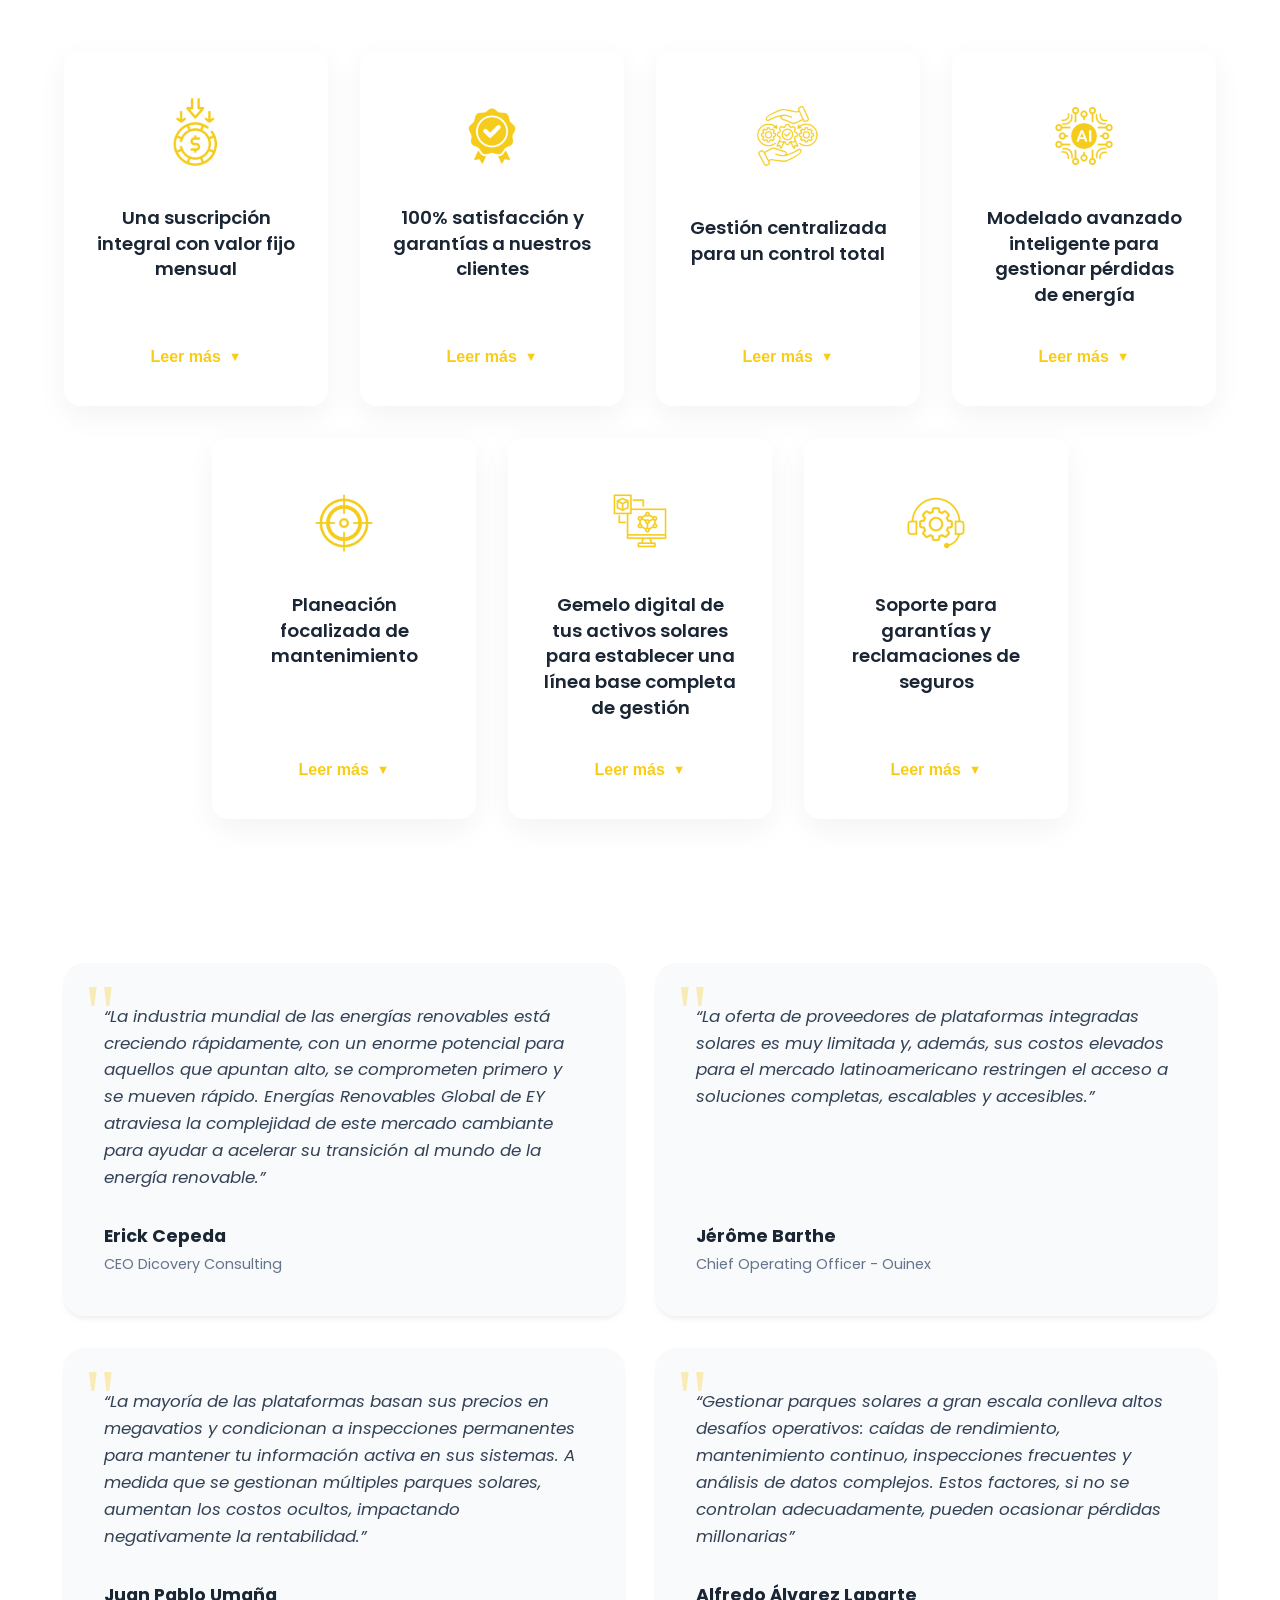
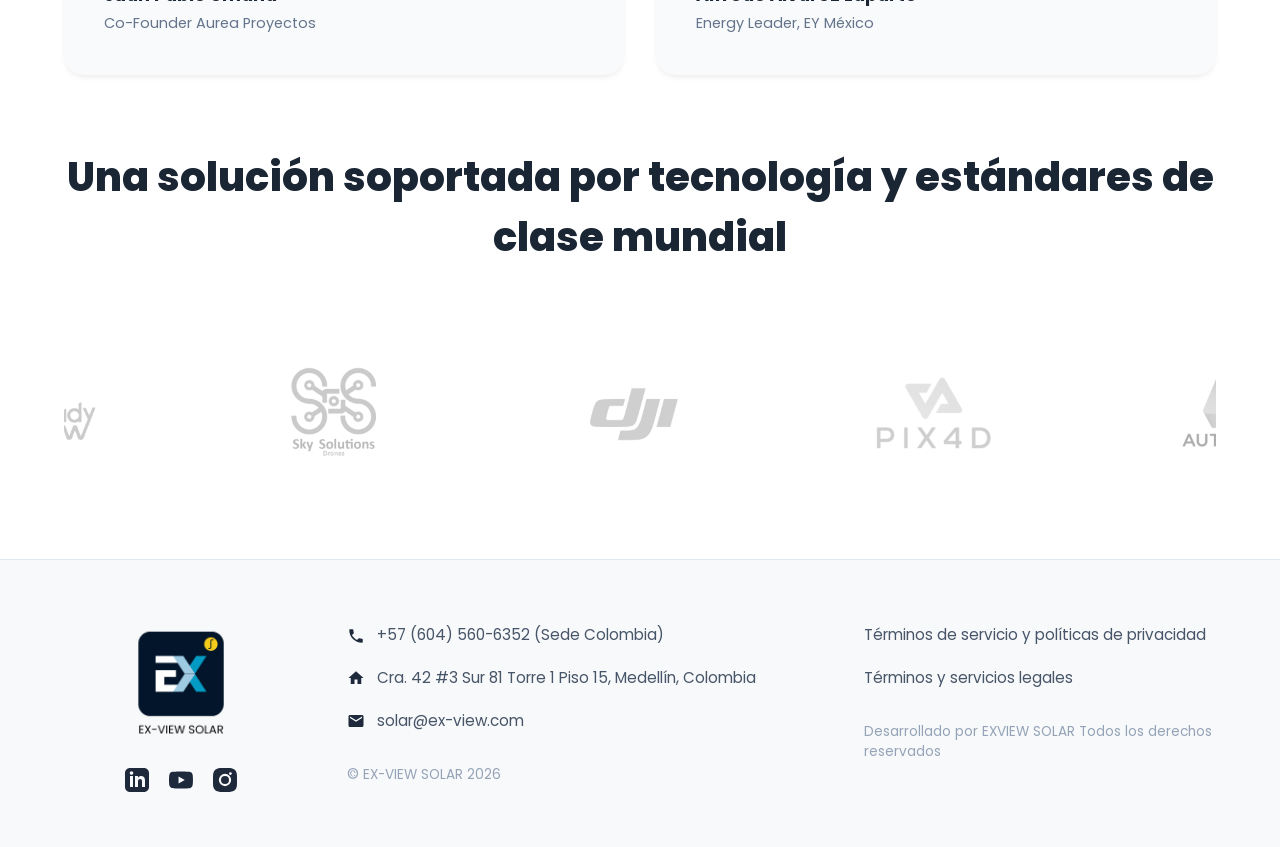
==== commit 6b462e01: "feat: update login navigation links to internal applications page and create new applications portal" ====
--- a/index.html
+++ b/index.html
@@ -15,7 +15,7 @@
     <header>
         <div class="header-left">
             <div class="logo">
-                <a href="index.html">
+                <a href="/">
                     <img src="media/logo-nav.png" alt="Ex-view Solar Logo" class="nav-logo">
                 </a>
             </div>
@@ -24,18 +24,18 @@
                     <li class="nav-dropdown">
                         <a href="javascript:void(0)" class="dropdown-toggle">Soluciones <span class="arrow">▾</span></a>
                         <div class="dropdown-content">
-                            <a href="index.html#productos">Thermoscope</a>
-                            <a href="index.html#sentinel">Sentinel</a>
-                            <a href="pathfinder.html">Pathfinder</a>
+                            <a href="#productos">Thermoscope</a>
+                            <a href="#sentinel">Sentinel</a>
+                            <a href="pathfinder">Pathfinder</a>
                         </div>
                     </li>
                     <li class="nav-dropdown">
                         <a href="javascript:void(0)" class="dropdown-toggle">Empresa <span class="arrow">▾</span></a>
                         <div class="dropdown-content">
-                            <a href="nosotros.html">Acerca de nosotros</a>
-                            <a href="nosotros.html#valores">Nuestros valores</a>
-                            <a href="nosotros.html#equipo">Nuestro equipo</a>
-                            <a href="nosotros.html#presencia">Presencia internacional</a>
+                            <a href="nosotros">Acerca de nosotros</a>
+                            <a href="nosotros#valores">Nuestros valores</a>
+                            <a href="nosotros#equipo">Nuestro equipo</a>
+                            <a href="nosotros#presencia">Presencia internacional</a>
                         </div>
                     </li>
                 </ul>
@@ -43,11 +43,11 @@
         </div>
         <nav class="nav-right">
             <ul>
-                <li><a href="trabaja-con-nosotros.html">Trabaja con nosotros</a></li>
-                <li><a href="sostenibilidad.html">Sostenibilidad</a></li>
-                <li><a href="contacto.html?tab=agendar"
+                <li><a href="trabaja-con-nosotros">Trabaja con nosotros</a></li>
+                <li><a href="sostenibilidad">Sostenibilidad</a></li>
+                <li><a href="contacto?tab=agendar"
                         class="btn-demo">Contáctanos</a></li>
-                <li><a href="https://d48p9darmym8b.cloudfront.net" class="btn-nav-login" target="_blank">Login</a></li>
+                <li><a href="aplicaciones" class="btn-nav-login">Login</a></li>
             </ul>
         </nav>
     </header>
@@ -77,7 +77,7 @@
                     <p class="hero-right-highlight">Una Solución</p>
 
                     <div class="hero-btn-container">
-                        <a href="contacto.html"
+                        <a href="contacto"
                             class="btn-primary"
                             style="padding: 15px 40px; font-size: 1.25rem;">Contáctanos</a>
                     </div>
@@ -124,7 +124,7 @@
 
             <div class="ns-grid">
                 <!-- Servicio 1 -->
-                <a href="pathfinder.html" class="ns-card" target="_blank">
+                <a href="pathfinder" class="ns-card" target="_blank">
                     <div class="ns-img-wrapper">
                         <img src="media/pcpathfinder.png" alt="Pathfinder" class="ns-img">
                     </div>
@@ -132,7 +132,7 @@
                 </a>
 
                 <!-- Servicio 2 -->
-                <a href="thermoscope.html" class="ns-card" target="_blank">
+                <a href="thermoscope" class="ns-card" target="_blank">
                     <div class="ns-img-wrapper">
                         <img src="media/pcthermoscope.png" alt="Thermoscope" class="ns-img">
                     </div>
@@ -140,7 +140,7 @@
                 </a>
 
                 <!-- Servicio 3 -->
-                <a href="sentinel.html" class="ns-card" target="_blank">
+                <a href="sentinel" class="ns-card" target="_blank">
                     <div class="ns-img-wrapper">
                         <img src="media/pcsentinel.png" alt="Sentinel" class="ns-img">
                     </div>
@@ -150,7 +150,7 @@
 
             <!-- Botón Agendar Demo -->
             <div style="text-align: center; margin-top: 3rem;">
-                <a href="contacto.html?tab=agendar"
+                <a href="contacto?tab=agendar"
                     class="btn-primary" style="padding: 12px 40px; font-size: 1.1rem;">Contáctanos</a>
             </div>
         </section>
@@ -258,7 +258,7 @@
             <section id="experiencia" class="experiencia-section">
                 <div class="experiencia-container">
                     <div class="exp-btn-container">
-                        <a href="contacto.html?tab=agendar"
+                        <a href="contacto?tab=agendar"
                             rel="noopener noreferrer" class="btn-outline-white">Contáctanos</a>
                     </div>
 
@@ -324,7 +324,7 @@
                 <!-- Zona superior: Imagen/Texto y Video -->
                 <div class="product-intro">
                     <div class="product-info">
-                        <a href="thermoscope.html">
+                        <a href="thermoscope">
                             <img src="media/thermoscope.png" alt="Thermoscope" class="product-logo-img">
                         </a>
                         <p class="product-description">
@@ -421,7 +421,7 @@
                 <!-- Zona superior: Imagen/Texto y Video -->
                 <div class="product-intro">
                     <div class="product-info">
-                        <a href="sentinel.html">
+                        <a href="sentinel">
                             <img src="media/sentinel.png" alt="Sentinel" class="product-logo-img">
                         </a>
                         <p class="product-description">
@@ -598,7 +598,7 @@
 
             <!-- Botón de Contacto -->
             <div style="text-align: center; margin-top: 3rem;">
-                <a href="contacto.html"
+                <a href="contacto"
                     class="btn-yellow"
                     style="display: inline-block; padding: 12px 30px; font-size: 1.1rem; border-radius: 25px; text-decoration: none; font-weight: 600;">Contáctanos</a>
             </div>
@@ -1179,7 +1179,7 @@
                                     d="M20 4H4c-1.1 0-1.99.9-1.99 2L2 18c0 1.1.9 2 2 2h16c1.1 0 2-.9 2-2V6c0-1.1-.9-2-2-2zm0 4l-8 5-8-5V6l8 5 8-5v2z" />
                             </svg>
                         </span>
-                        <a href="mailto:solar@ex-view.com">solar@ex-view.com</a>
+                        <a href="javascript:void(0)" onclick="const el = this; navigator.clipboard.writeText('solar@ex-view.com').then(() => { el.textContent = '¡Copiado!'; setTimeout(() => el.textContent = 'solar@ex-view.com', 2000); })">solar@ex-view.com</a>
                     </li>
                 </ul>
                 <p class="copyright">&copy; EX-VIEW SOLAR 2026</p>
@@ -1188,9 +1188,9 @@
             <!-- Right: Legal -->
             <div class="footer-legal">
                 <ul>
-                    <li><a href="https://ebedix.com/politicas/" target="_blank">Términos de servicio y políticas de
+                    <li><a href="politicas">Términos de servicio y políticas de
                             privacidad</a></li>
-                    <li><a href="https://ebedix.com/legal/" target="_blank">Términos y servicios legales</a></li>
+                    <li><a href="legal">Términos y servicios legales</a></li>
                 </ul>
                 <p class="dev-credits">Desarrollado por EXVIEW SOLAR Todos los derechos reservados</p>
             </div>
